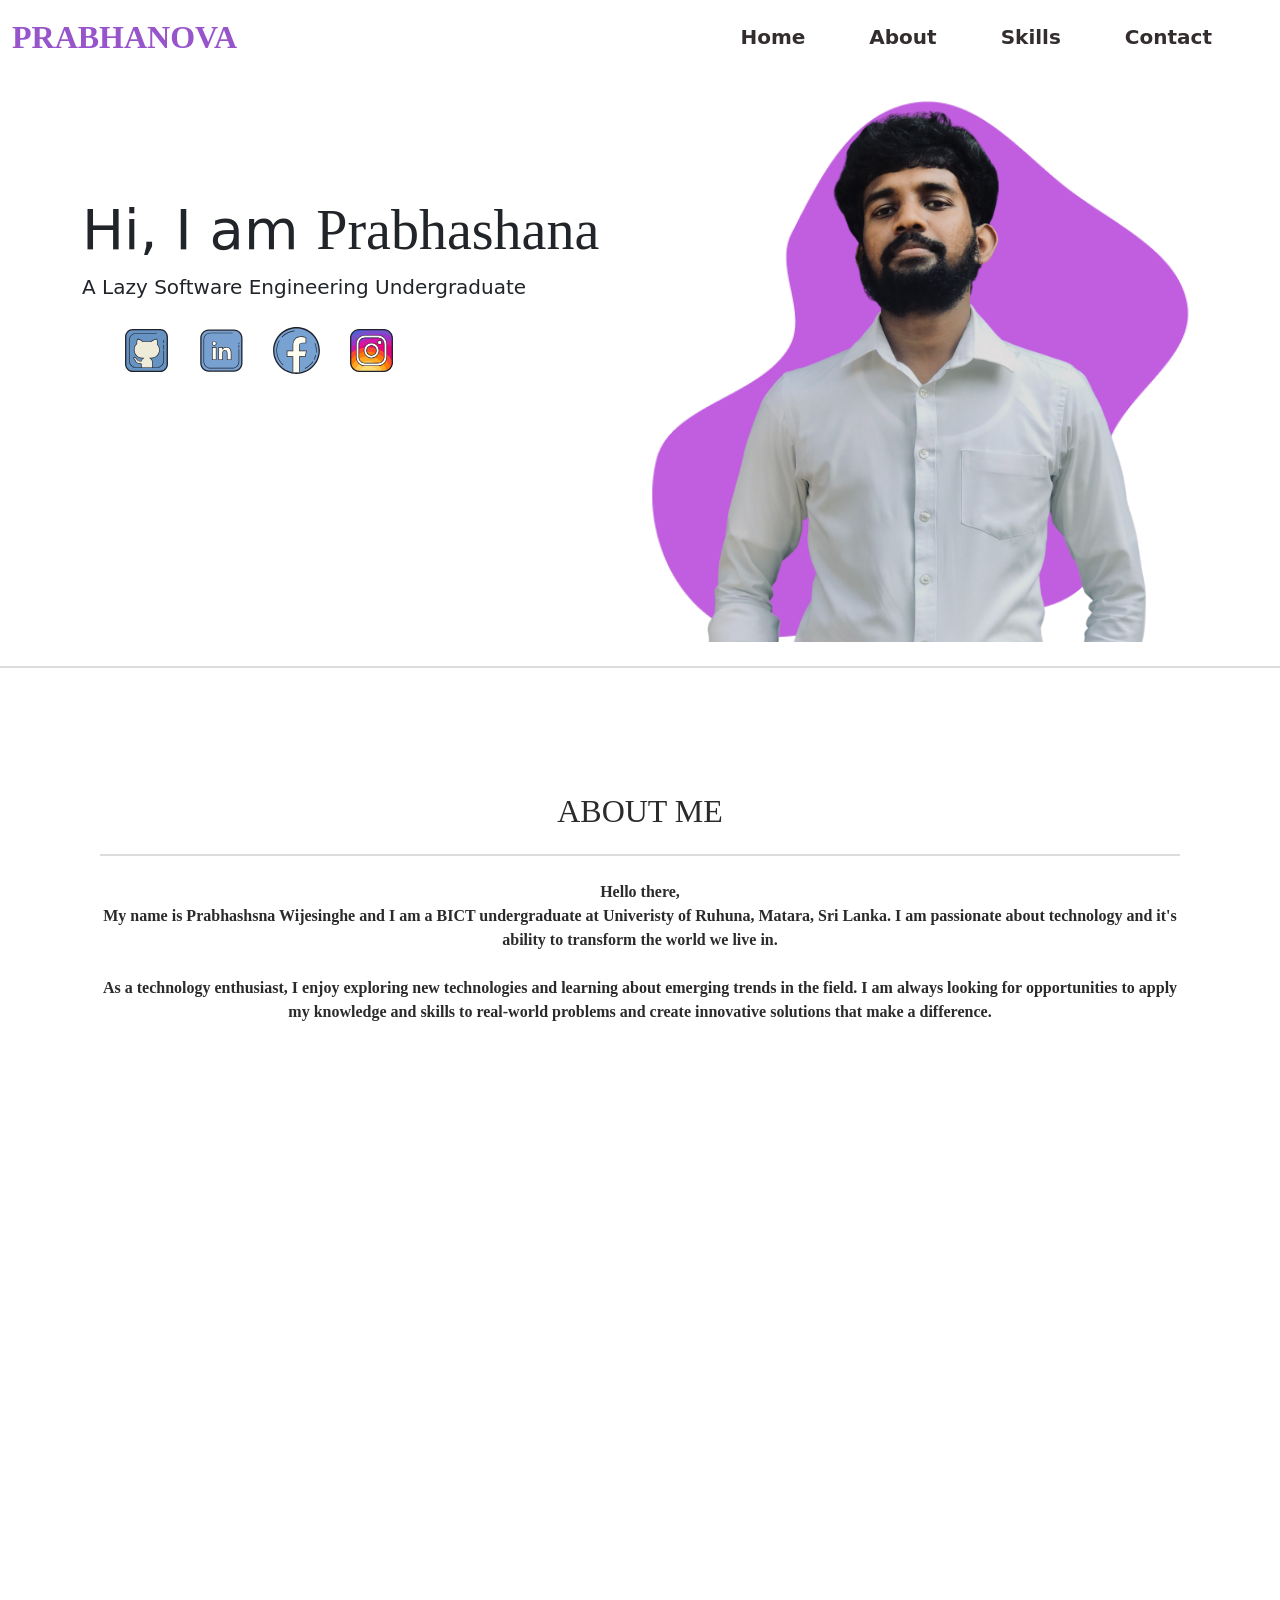
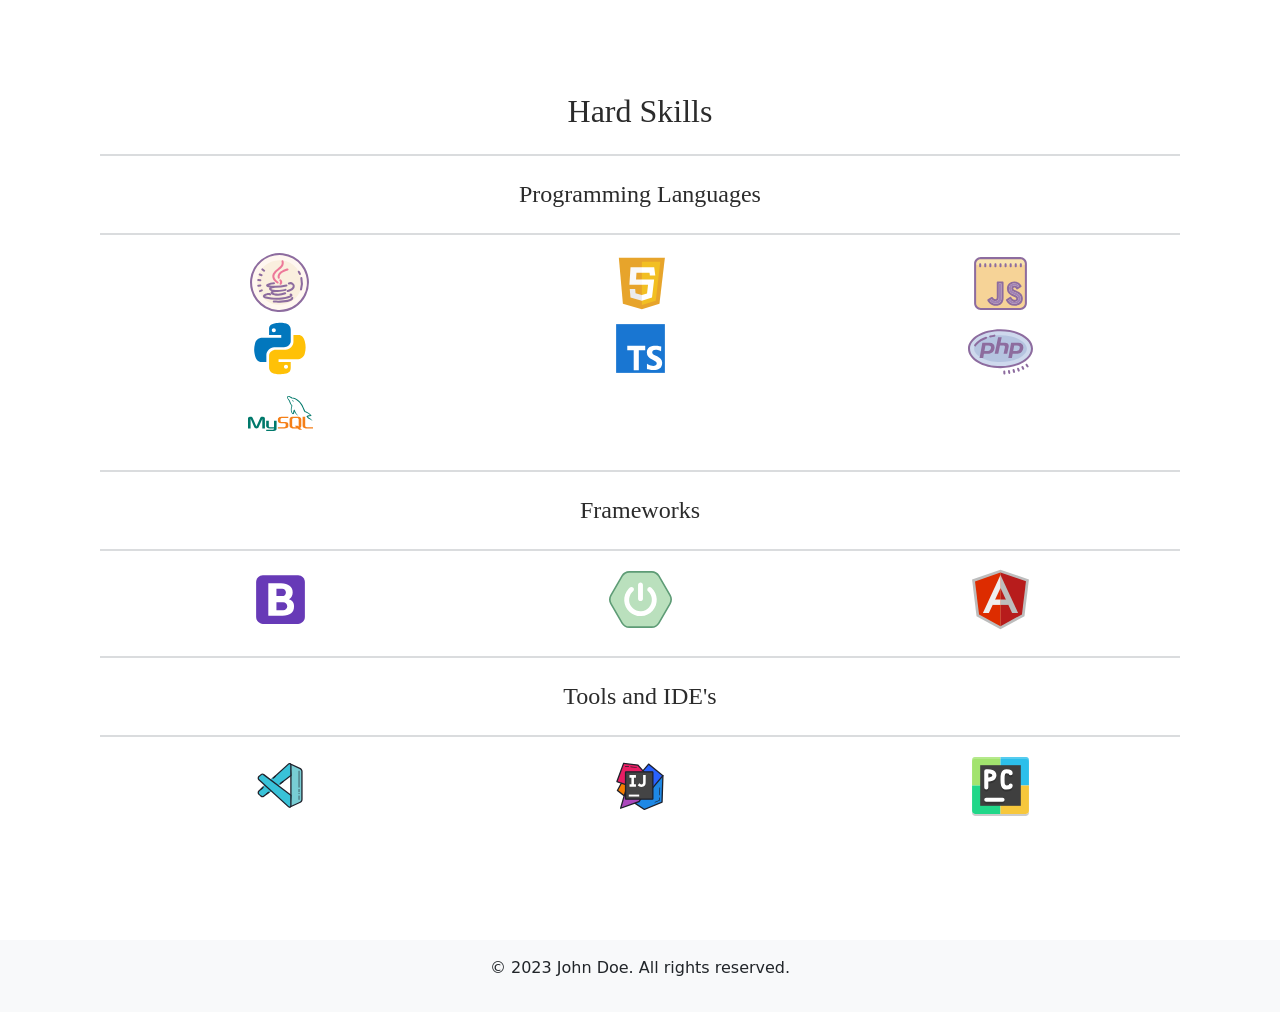
==== index.html @ 294956a4 "Update index.html" ====
<!DOCTYPE html>
<html lang="en">
<head>
  <meta charset="UTF-8">
  <meta name="viewport" content="width=device-width, initial-scale=1.0">
  <title>PRABHANOVA</title>
  <link rel="stylesheet" href="CSS/styles.css">
  <link rel="stylesheet" href="https://cdn.jsdelivr.net/npm/bootstrap@5.3.0-alpha1/dist/css/bootstrap.min.css">
</head>
<body>
    

    <!-- Navbar starts here -->
    <nav class="navbar navbar-expand-lg  bg-transparent fixed-top" id="navbar">
      <div class="container-fluid">
        <a class="navbar-brand " id="brand" href="#">PRABHANOVA</a>
        <button class="navbar-toggler" type="button" data-bs-toggle="collapse" data-bs-target="#navbarNav" aria-controls="navbarNav" aria-expanded="false" aria-label="Toggle navigation">
          <span class="navbar-toggler-icon"></span>
        </button>
        <div class="collapse navbar-collapse justify-content-end" id="navbarNav">
          <ul class="navbar-nav ms-auto" >
            <li class="nav-item me-5"><!-- Spacing between links -->
              <a class="nav-link"  href="#">Home</a>
            </li>
            <li class="nav-item me-5">
              <a class="nav-link"  href="#about">About</a>
            </li>
            <li class="nav-item me-5">
              <a class="nav-link"  href="#skills">Skills</a>
            </li>
            <li class="nav-item me-5">
              <a class="nav-link"  href="#">Contact</a>
            </li>
          </ul>
        </div>
      </div>
    </nav>
    <!-- Navbar Ends here -->


    <!-- The Landing Section Starts here -->
    <div class="container mt-5 pt-5">
      <div class="row ">
        <div class="col-md-6">
          <h1 class="display-4" style="margin-top: 100px;">Hi, I am <span>Prabhashana</span></h1>
          <p class="lead">A Lazy Software Engineering Undergraduate</p>

          <ul>
            <li><a href="https://github.com/Prabha-99" target="_blank"><img src="Resources/svg/github.svg" alt="Github"></a></li>
            <li><a href="https://www.linkedin.com/in/prabhashana-wijesinghe-75090219b/" target="_blank"><img src="Resources/svg/linkedin.svg" alt="LinkedIn"></a></li>
            <li><a href="https://www.facebook.com/prabhashana.prabhashana/" target="_blank"><img src="Resources/svg/facebook.svg" alt="facebook"></a></li>
            <li><a href="https://www.instagram.com/prabhashana_wijesinghe/" target="_blank"><img src="Resources/svg/instagram.svg" alt="Instagram"></a></li>
          </ul>
          
        </div>
        <div class="col-md-6">
          <div class="image-container">
              <img src="Resources/shape.png" class="img-fluid  mx-auto d-block hover-image-shape" alt="shape">
              <img src="Resources/bg removed me2.png" class="img-fluid  mx-auto d-block hover-image-person" alt="Profile Picture">
          </div> 
        </div>
      </div>
    </div>
    <hr class="border border-secondary my-4">
    <!-- Landing Section Ends here -->

    

    <!-- About sections goes here -->
    <div id="about" class="section">
      <h2>ABOUT ME</h2>
      <hr class="border border-secondary my-4 mx-auto d-block">
      <p>Hello there,<br>
        My name is Prabhashsna Wijesinghe and I am a BICT undergraduate at Univeristy of Ruhuna, Matara, Sri Lanka.
        I am passionate about technology and it's ability to transform the world we live in.<br><br>
        As a technology enthusiast, I enjoy exploring new technologies and learning about emerging trends in the field. 
        I am always looking for opportunities to apply my knowledge and skills to real-world problems and create innovative 
        solutions that make a difference. 
      </p>
    </div>
    <!-- About sections ends here -->
    
  
    <div id="skills" class="section">
        <h2>Hard Skills</h2>
        <hr class="border border-secondary my-4">

        <div class="container">
          <div class="row">
            <h4>Programming Languages</h4>
            <hr class="border border-secondary my-3">
            <div class="col-md-4 hover-skills">
              <a href="https://www.java.com/" target="_blank" class="d-flex align-items-center justify-content-center text-decoration-none fs-2 text-dark">
                <img src="Resources/svg/java.svg" alt="java" width="150" height="150">
              </a>
            </div>
            <div class="col-md-4 hover-skills">
              <a href="https://www.w3schools.com/html/" target="_blank" class="d-flex align-items-center justify-content-center text-decoration-none fs-2 text-dark">
                <img src="Resources/svg/html.svg" alt="html" width="150" height="150">
              </a>
            </div>
            <div class="col-md-4 hover-skills">
              <a href="https://www.javascript.com/" target="_blank" class="d-flex align-items-center justify-content-center text-decoration-none fs-2 text-dark">
                <img src="Resources/svg/js.svg" alt="javascript" width="150" height="150">
              </a>
            </div>
            <div class="col-md-4 hover-skills">
              <a href="https://www.python.org/" target="_blank" class="d-flex align-items-center justify-content-center text-decoration-none fs-2 text-dark">
                <img src="Resources/svg/python.svg" alt="python" width="150" height="150">
              </a>
            </div>
            <div class="col-md-4 hover-skills">
              <a href="https://www.typescriptlang.org/" target="_blank" class="d-flex align-items-center justify-content-center text-decoration-none fs-2 text-dark">
                <img src="Resources/svg/ts.svg" alt="typescript" width="150" height="150">
              </a>
            </div>
            <div class="col-md-4 hover-skills">
              <a href="https://www.php.net/" target="_blank" class="d-flex align-items-center justify-content-center text-decoration-none fs-2 text-dark">
                <img src="Resources/svg/php.svg" alt="php" width="150" height="150">
              </a>
            </div>
            <div class="col-md-4 hover-skills">
              <a href="https://www.mysql.com/" target="_blank" class="d-flex align-items-center justify-content-center text-decoration-none fs-2 text-dark">
                <img src="Resources/svg/mysql.svg" alt="mysql" width="150" height="150">
              </a>
            </div>
          </div>
        </div>

        <div class="container">
          <div class="row">
            <hr class="border border-secondary my-4">
            <h4>Frameworks</h4>
            <hr class="border border-secondary my-3">
            <div class="col-md-4 hover-skills">
              <a href="https://getbootstrap.com/" target="_blank" class="d-flex align-items-center justify-content-center text-decoration-none fs-2 text-dark">
                <img src="Resources/svg/bootstrap.svg" alt="Bootstrap" width="150" height="150">
              </a>
            </div>
            <div class="col-md-4 hover-skills">
              <a href="https://spring.io/" target="_blank" class="d-flex align-items-center justify-content-center text-decoration-none fs-2 text-dark">
                <img src="Resources/svg/springboot.svg" alt="springboot" width="150" height="150">
              </a>
            </div>
            <div class="col-md-4 hover-skills">
              <a href="https://angular.io/" target="_blank" class="d-flex align-items-center justify-content-center text-decoration-none fs-2 text-dark">
                <img src="Resources/svg/angularjs.svg" alt="angular" width="150" height="150">
              </a>
            </div>
          </div>
        </div>

        <div class="container">
          <div class="row">
            <hr class="border border-secondary my-4">
            <h4>Tools and IDE's</h4>
            <hr class="border border-secondary my-3">
            <div class="col-md-4 hover-skills">
              <a href="https://code.visualstudio.com/" target="_blank" class="d-flex align-items-center justify-content-center text-decoration-none fs-2 text-dark">
                <img src="Resources/svg/vscode.svg" alt="Bootstrap" width="150" height="150">
              </a>
            </div>
            <div class="col-md-4 hover-skills">
              <a href="https://www.jetbrains.com/idea/" target="_blank" class="d-flex align-items-center justify-content-center text-decoration-none fs-2 text-dark">
                <img src="Resources/svg/intellij.svg" alt="Bootstrap" width="150" height="150">
              </a>
            </div>
            <div class="col-md-4 hover-skills">
              <a href="https://www.jetbrains.com/pycharm/" target="_blank" class="d-flex align-items-center justify-content-center text-decoration-none fs-2 text-dark">
                <img src="Resources/svg/pycharm.svg" alt="Bootstrap" width="150" height="150">
              </a>
            </div>
          </div>
        </div>
    </div>

    

    <footer class="bg-light py-3 mt-5 footer" >
      <div class="container text-center">
        <p>&copy; 2023 John Doe. All rights reserved.</p>
      </div>
    </footer>
    
    <script src="https://cdn.jsdelivr.net/npm/bootstrap@5.3.0-alpha1/dist/js/bootstrap.bundle.min.js" integrity="sha384-w76AqPfDkMBDXo30jS1Sgez6pr3x5MlQ1ZAGC+nuZB+EYdgRZgiwxhTBTkF7CXvN" crossorigin="anonymous"></script>
    <script src="JS/scroll.js"></script>
  </body>
</html>
---- CSS/styles.css ----
@import url("https://cdn.jsdelivr.net/npm/bootstrap-icons@1.10.3/font/bootstrap-icons.css");

/* Social Link section starts here */
ul {
  list-style-type: none;
  margin: 0;
  padding: 0;
}

li {
  display: inline-block;
  margin-right: 5px;
  text-decoration: none !important;
}

a img {
  width: 65px;
  height: 65px;
}
/* Social Link section ends here */



/* Navbar section starts here */
.navbar-brand {
  font-size: 2rem !important;
  font-weight: bold;
  color: #9754CB !important;
  font-family: consolas;
}


.navbar-nav .nav-link {
  font-size: 20px;
  font-weight: bold;
  color: #332D2D;
}


.navbar-nav .nav-link:hover {
  color: 	#9754CB;
}
/* Navbar Section ends here */


/* Landing Section Starts here */
span{
  font-family:Open Sans ExtraBold ;
  font-weight: bolder;
}

.image-container {
  position: relative;
  width: 100%;
  height: 100%;
  padding-bottom: 100%;
}

.image-container img {
  position: absolute;
  top: 0;
  left: 0;
  width: 100%;
  height: 100%;
  object-fit: cover;
  
}

.hover-image-shape:hover{
  animation: bounce 0.5s ease-out;
}
.hover-image-person:hover{
  animation: bounce 0.5s ease-out;
}

@keyframes bounce {
  0%,
  100% {
    transform: translateY(0);
  }
  50% {
    transform: translateY(-10px);
  
  }

}

/* Landing Section Ends here */

.section {
  position: relative;
  height: 900px;
  padding: 100px;
  font-family: consolas;
  font-weight: bold;
  text-align: center;
  color: #2b2b2b;
  background-color: #ffffff;
}


/* Other Contents Starts here */

@keyframes pulse {
  0% {
    transform: scale(1);
  }
  75% {
    transform: scale(1.2);
  }
  100% {
    transform: scale(1);
  }
}

.hover-effect:hover {
  animation: pulse 0.5s ease-out;
}
.hover-skills:hover {
  animation: bounce 0.5s ease-out;
}
.hover-image:hover {
  animation: bounce 0.5s ease-out;
}


@keyframes bounce {
  0%,
  100% {
    transform: translateY(0);
  }
  50% {
    transform: translateY(-10px);
  
  }

}
/* Other Contents Ends here */
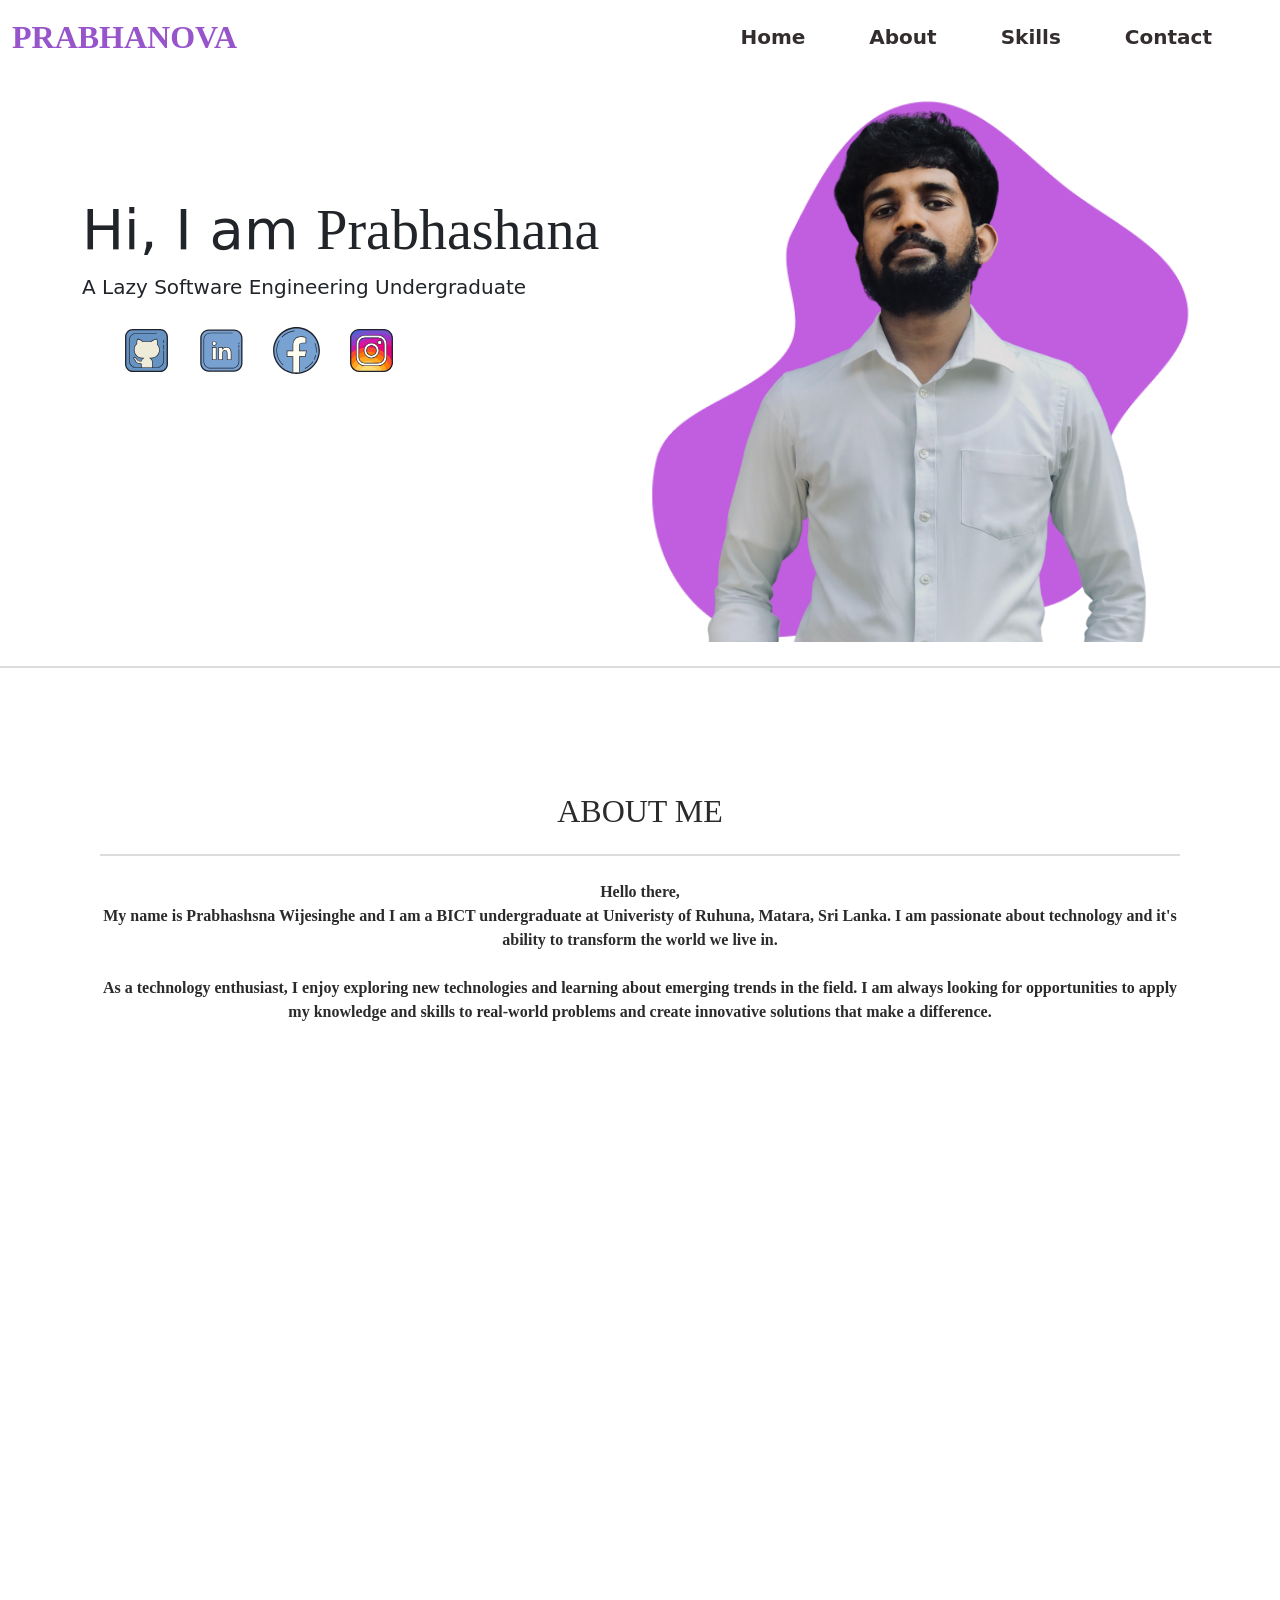
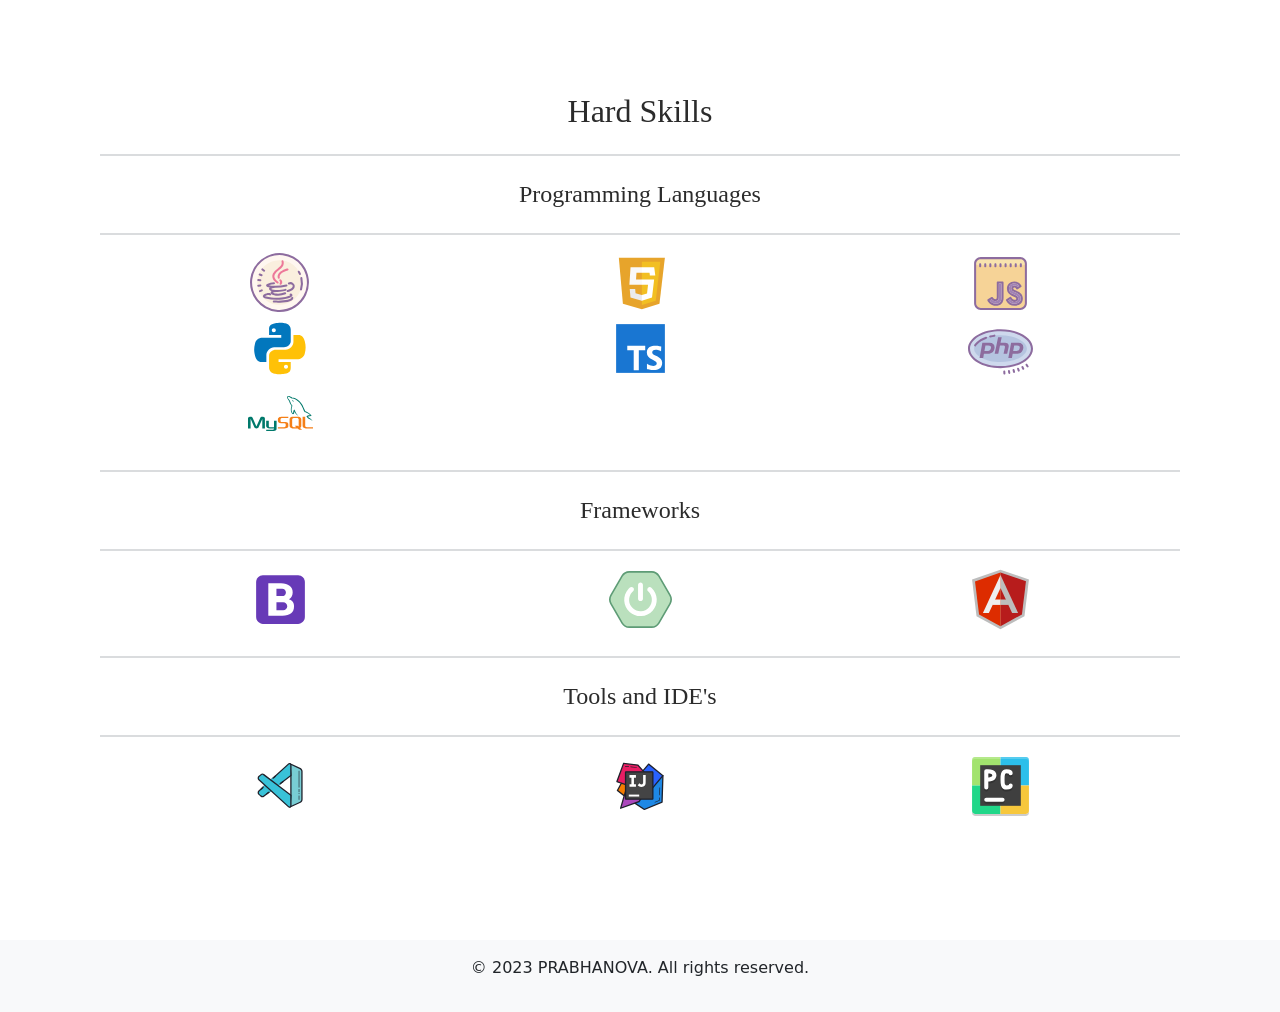
==== commit 9e18928f: "Update index.html" ====
--- a/index.html
+++ b/index.html
@@ -178,7 +178,7 @@
 
     <footer class="bg-light py-3 mt-5 footer" >
       <div class="container text-center">
-        <p>&copy; 2023 John Doe. All rights reserved.</p>
+        <p>&copy; 2023 PRABHANOVA. All rights reserved.</p>
       </div>
     </footer>
     
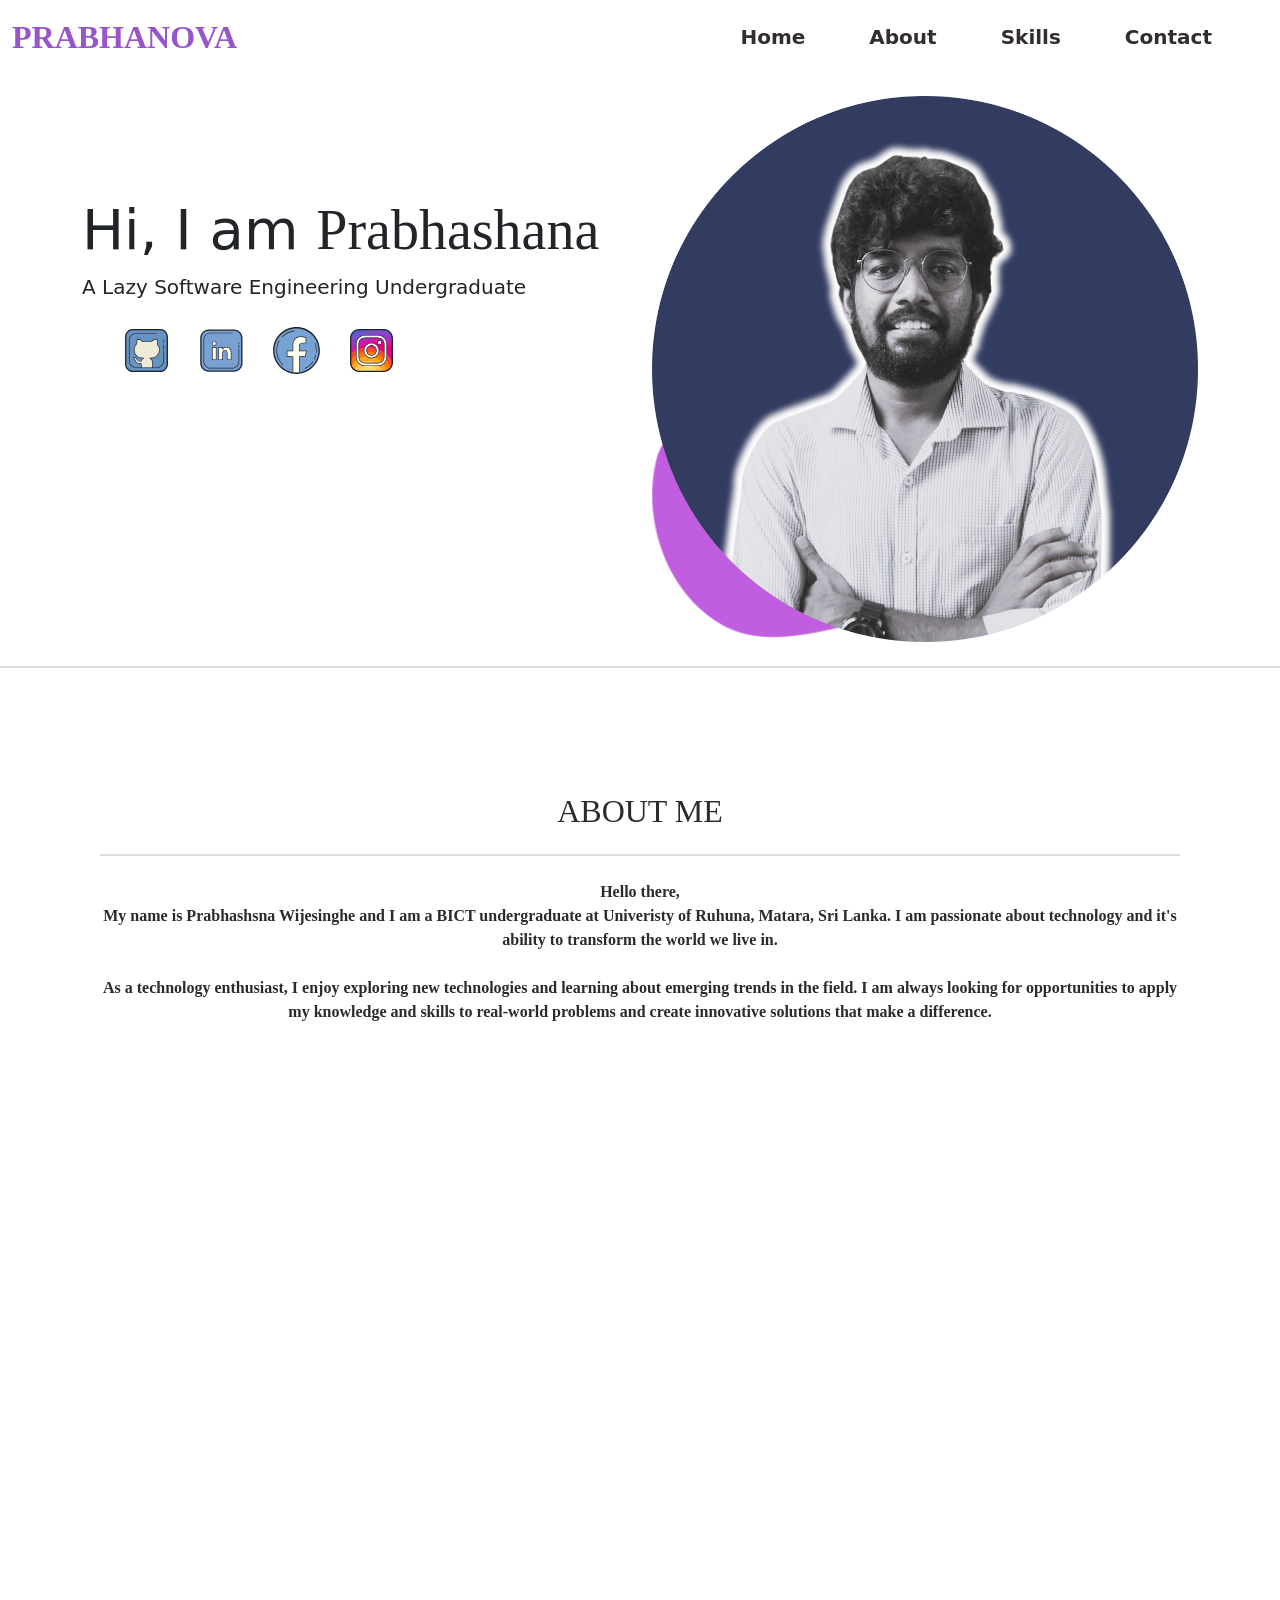
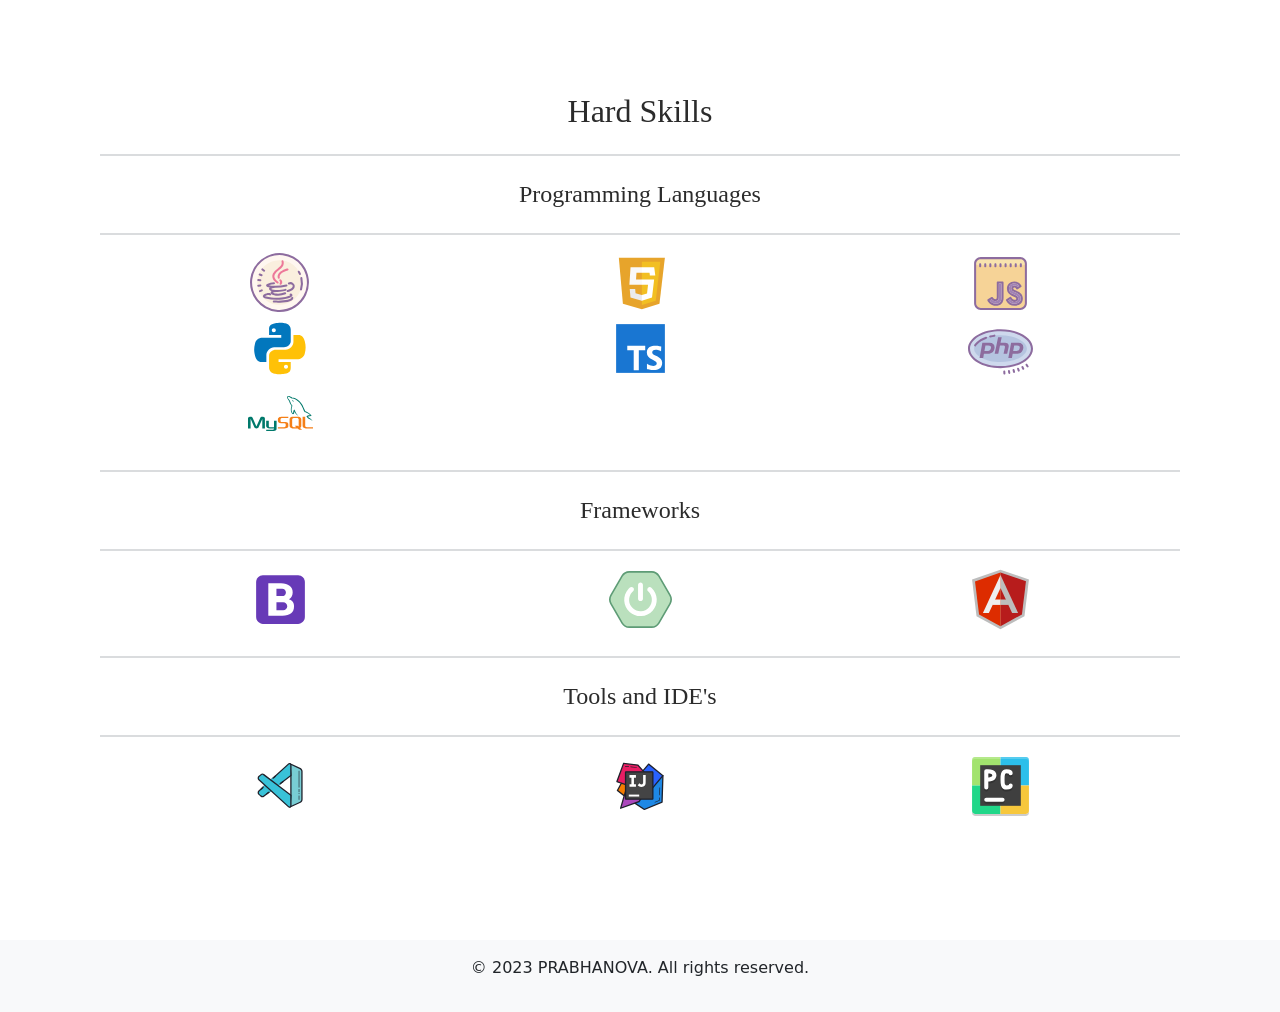
==== commit 604426a0: "Update index.html" ====
--- a/index.html
+++ b/index.html
@@ -56,7 +56,7 @@
         <div class="col-md-6">
           <div class="image-container">
               <img src="Resources/shape.png" class="img-fluid  mx-auto d-block hover-image-shape" alt="shape">
-              <img src="Resources/bg removed me2.png" class="img-fluid  mx-auto d-block hover-image-person" alt="Profile Picture">
+              <img src="Resources/rounded profile.png" class="img-fluid  mx-auto d-block hover-image-person" alt="Profile Picture">
           </div> 
         </div>
       </div>
--- a/CSS/styles.css
+++ b/CSS/styles.css
@@ -99,7 +99,7 @@
 }
 
 
-/* Other Contents Starts here */
+/* Other Content Starts here */
 
 @keyframes pulse {
   0% {
@@ -135,7 +135,7 @@
   }
 
 }
-/* Other Contents Ends here */
+/* Other Content Ends here */
 
 
 
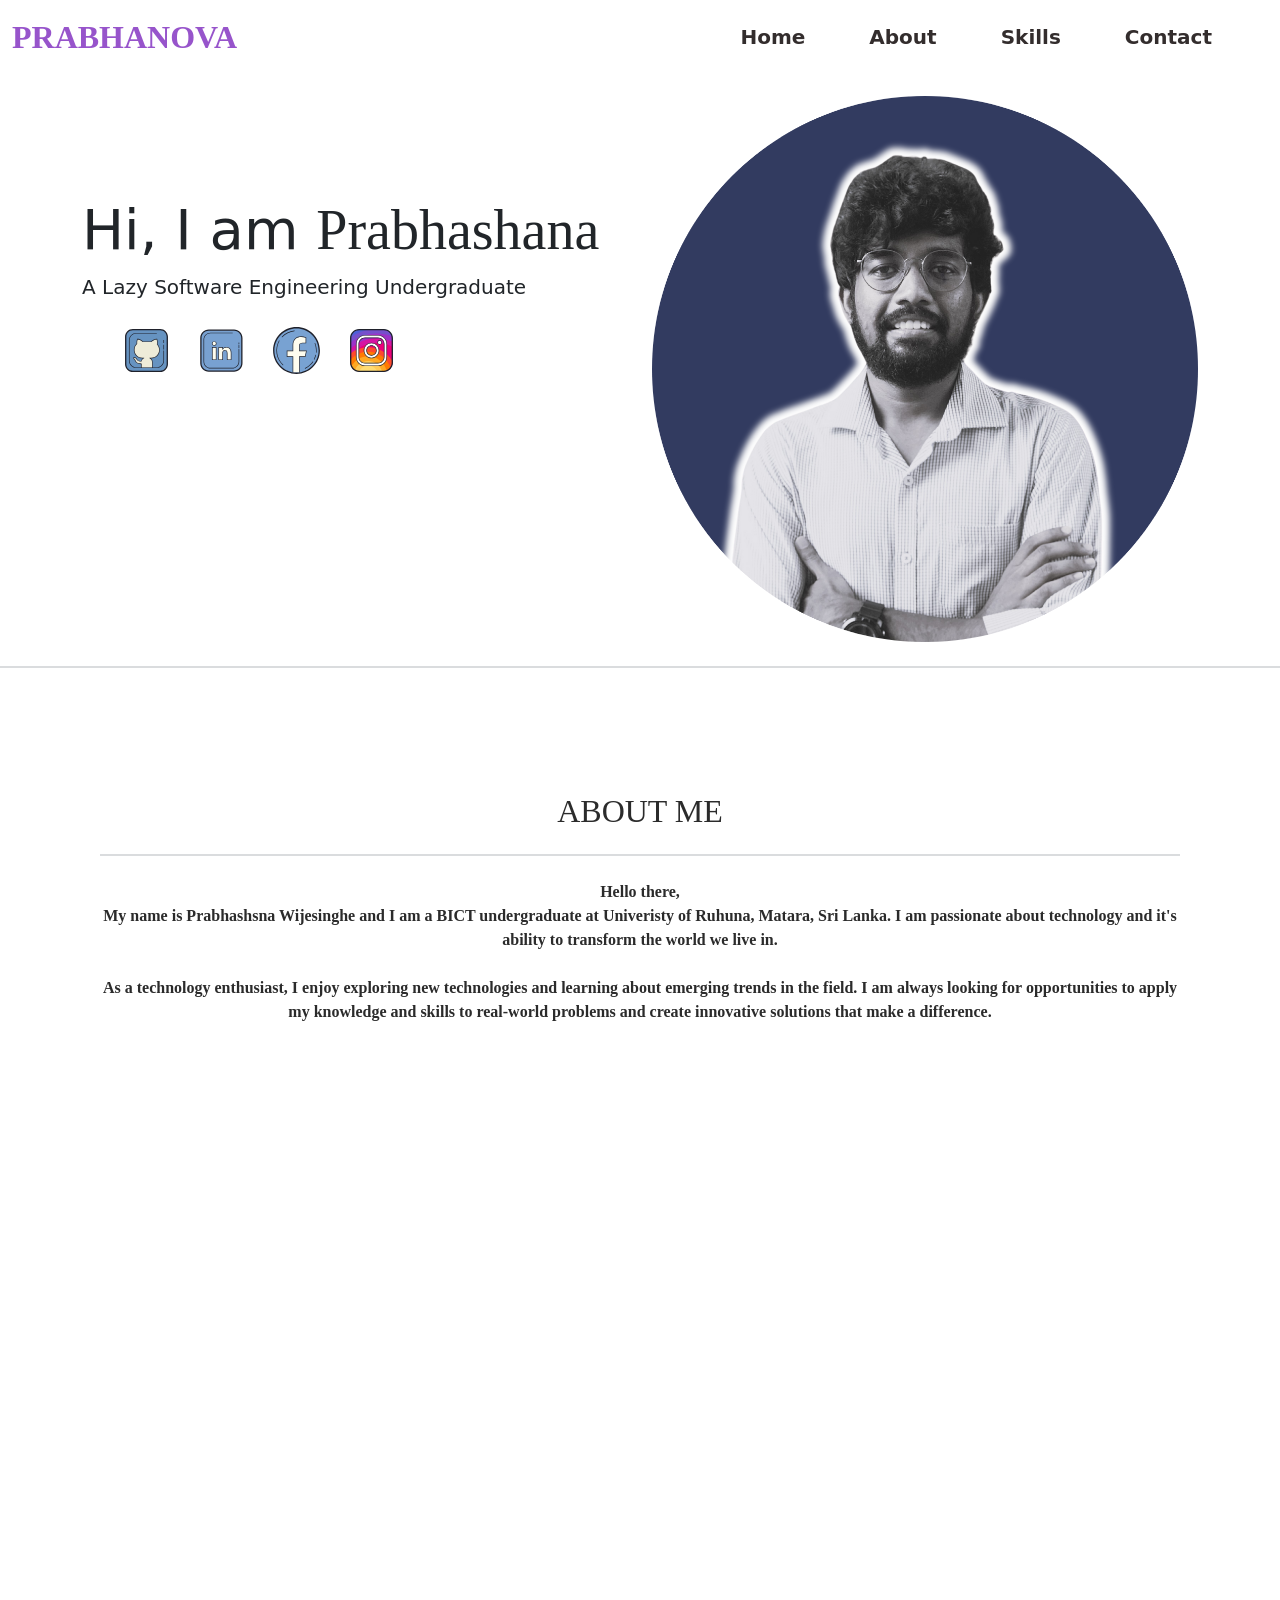
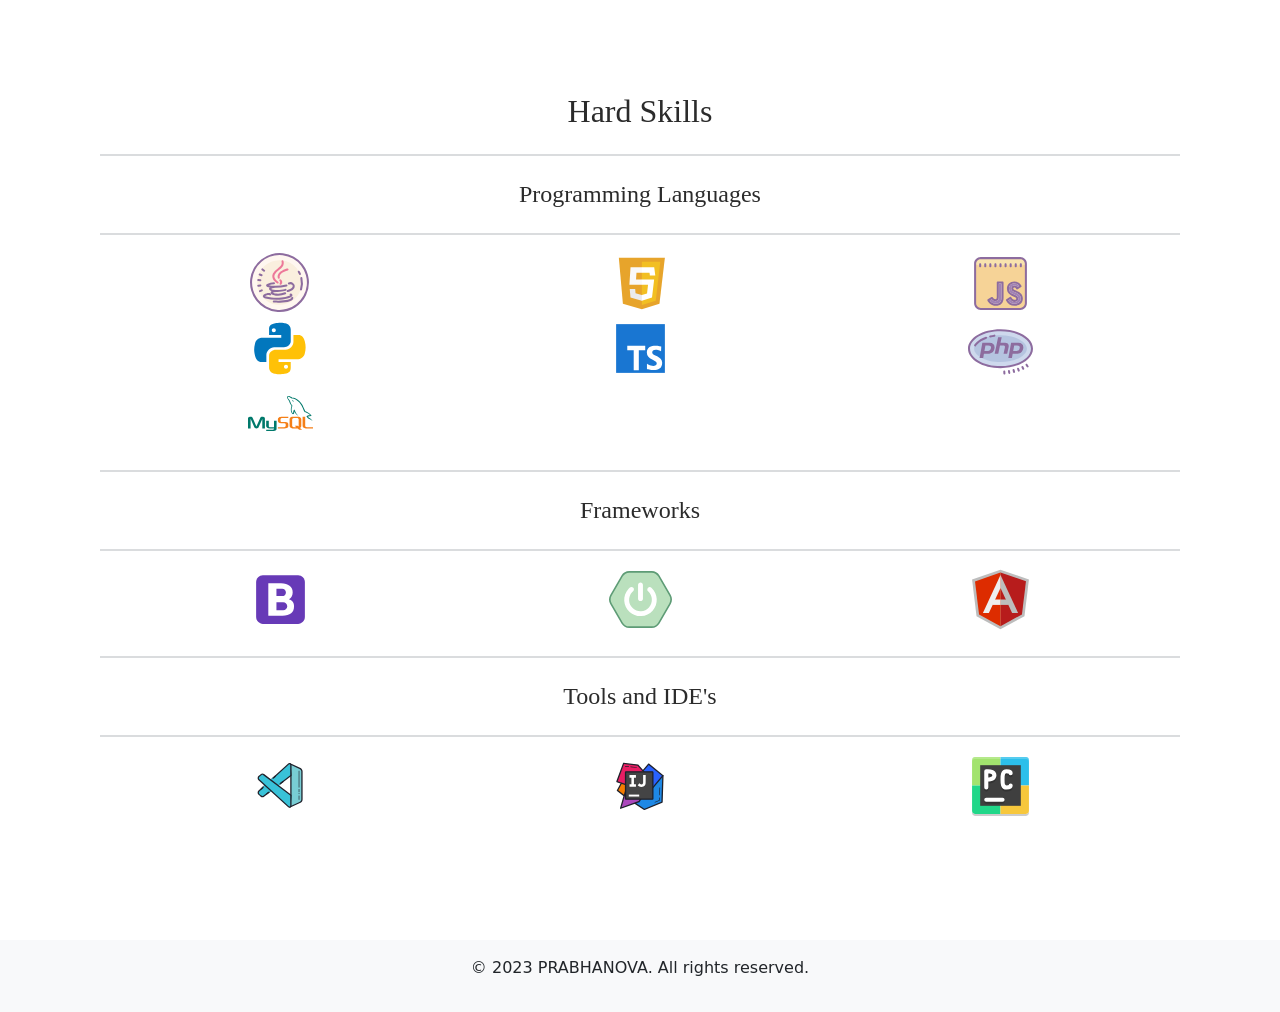
==== commit 765a6020: "Removed the purple shape png" ====
--- a/index.html
+++ b/index.html
@@ -55,7 +55,7 @@
         </div>
         <div class="col-md-6">
           <div class="image-container">
-              <img src="Resources/shape.png" class="img-fluid  mx-auto d-block hover-image-shape" alt="shape">
+              <!-- <img src="Resources/shape.png" class="img-fluid  mx-auto d-block hover-image-shape" alt="shape"> -->
               <img src="Resources/rounded profile.png" class="img-fluid  mx-auto d-block hover-image-person" alt="Profile Picture">
           </div> 
         </div>
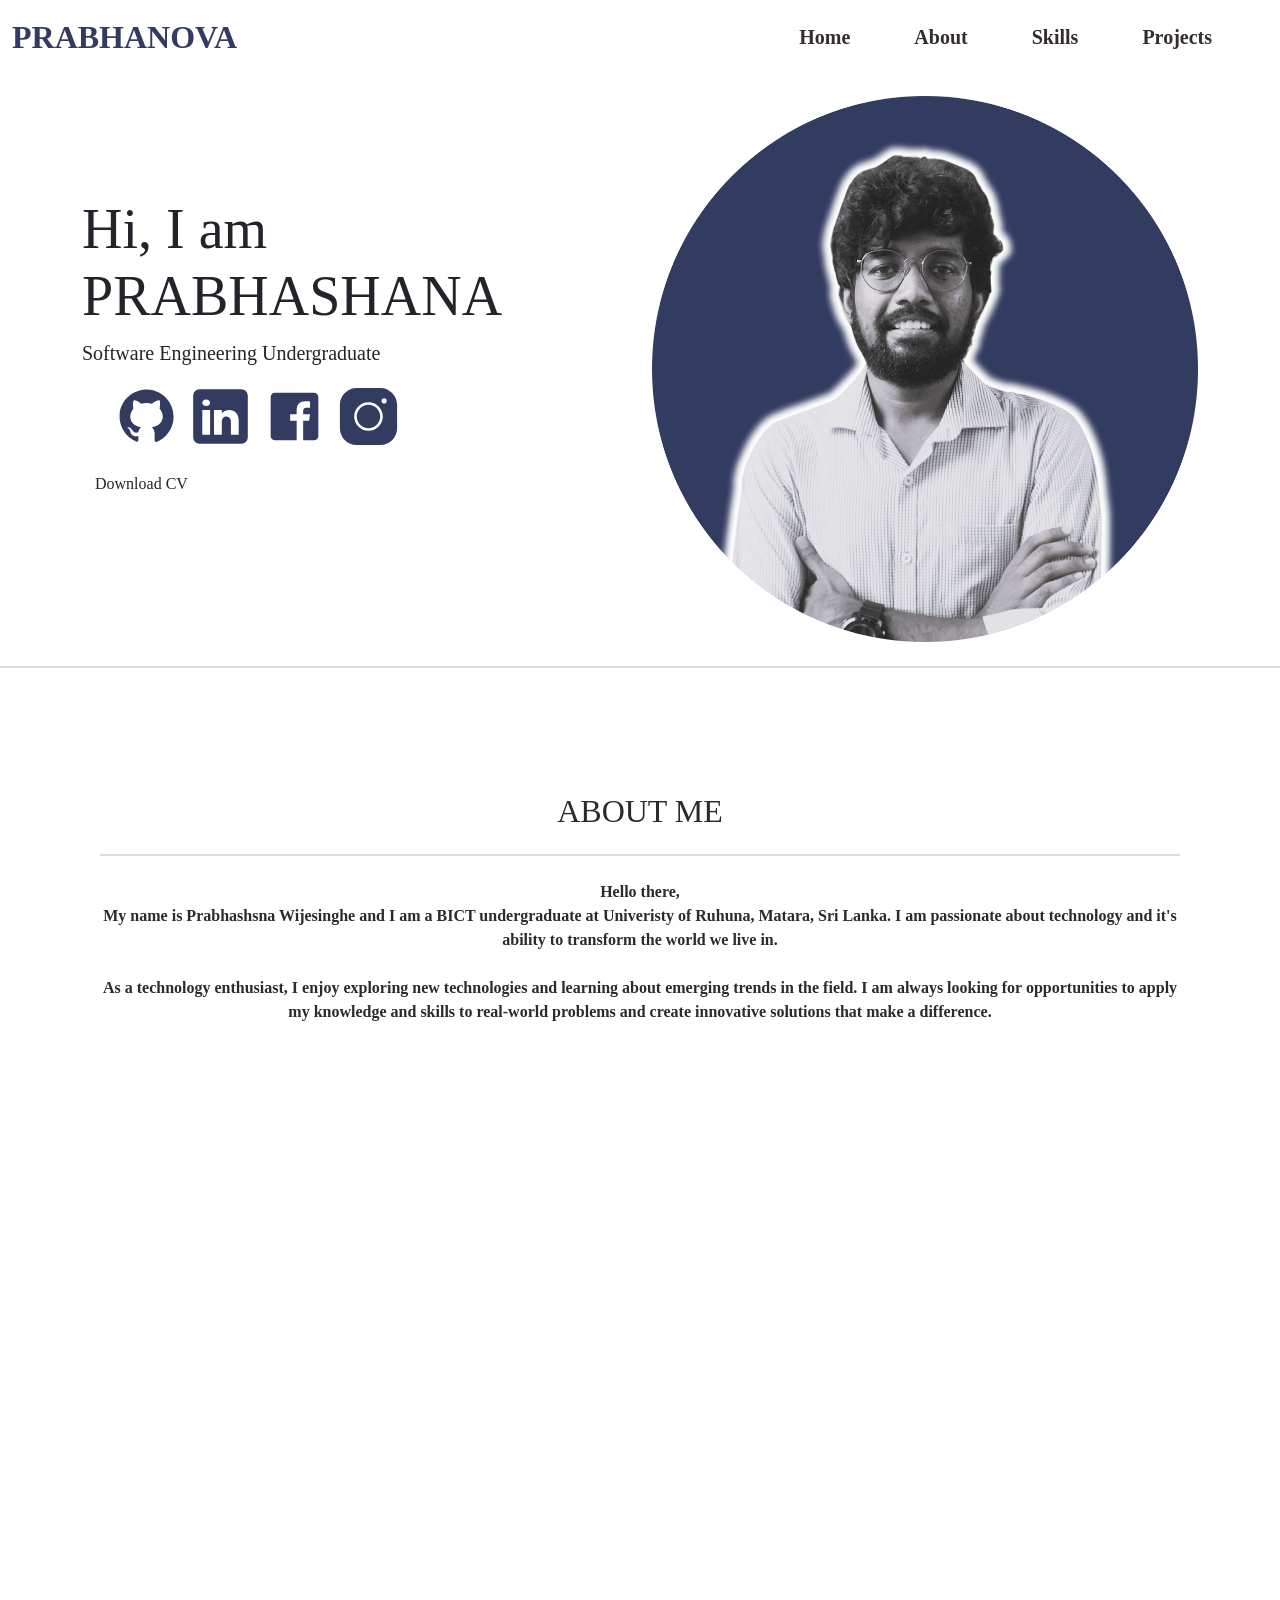
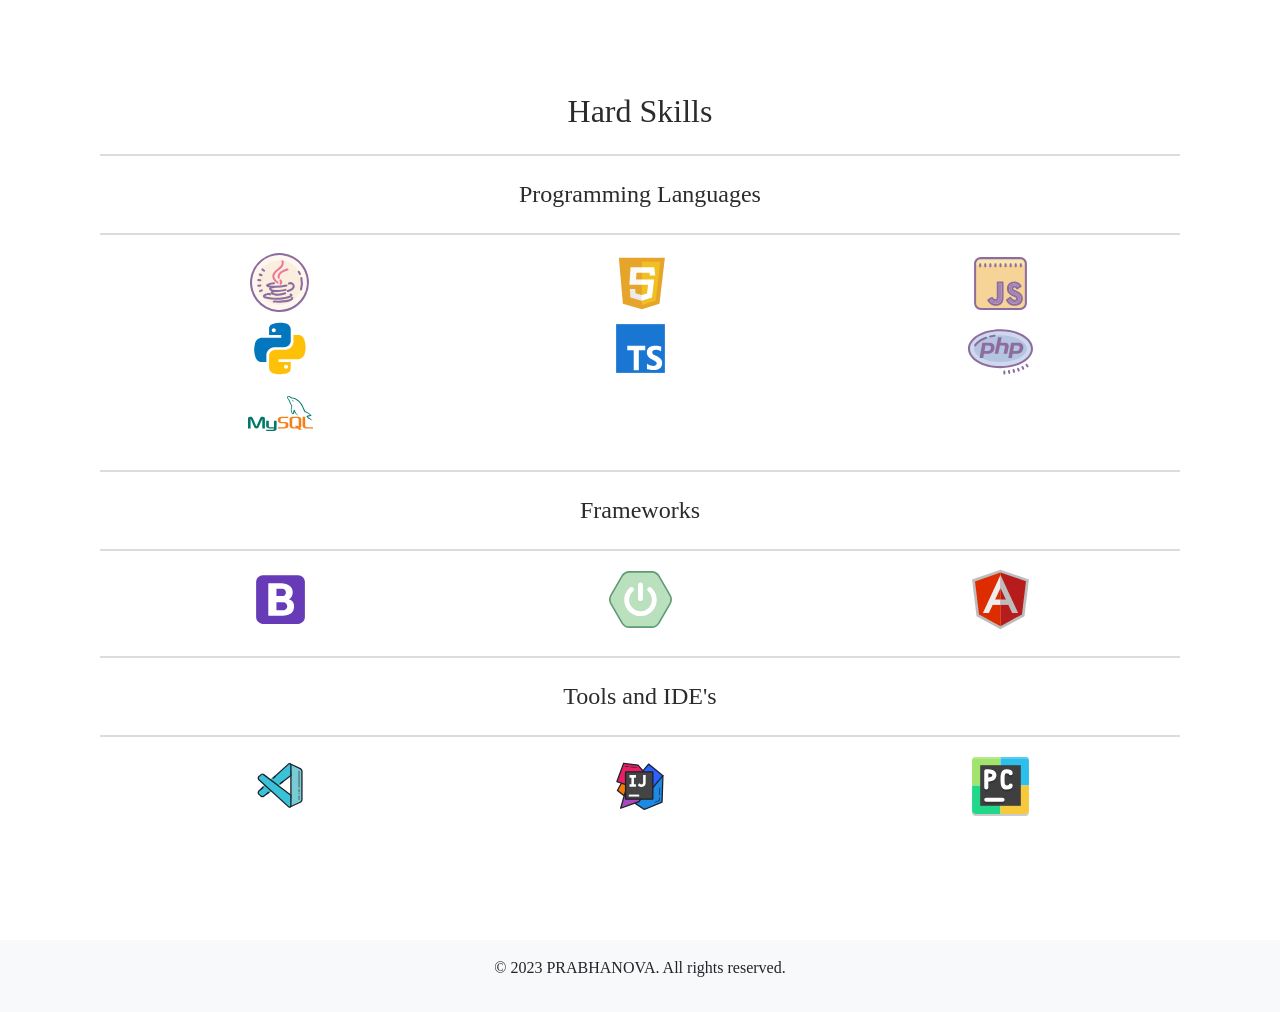
==== commit 86dad1f6: "Some landing changes" ====
--- a/index.html
+++ b/index.html
@@ -29,7 +29,7 @@
               <a class="nav-link"  href="#skills">Skills</a>
             </li>
             <li class="nav-item me-5">
-              <a class="nav-link"  href="#">Contact</a>
+              <a class="nav-link"  href="#">Projects</a>
             </li>
           </ul>
         </div>
@@ -42,16 +42,16 @@
     <div class="container mt-5 pt-5">
       <div class="row ">
         <div class="col-md-6">
-          <h1 class="display-4" style="margin-top: 100px;">Hi, I am <span>Prabhashana</span></h1>
-          <p class="lead">A Lazy Software Engineering Undergraduate</p>
+          <h1 class="display-4" style="margin-top: 100px;">Hi, I am <span>PRABHASHANA</span></h1>
+          <p class="lead">Software Engineering Undergraduate</p>
 
           <ul>
-            <li><a href="https://github.com/Prabha-99" target="_blank"><img src="Resources/svg/github.svg" alt="Github"></a></li>
-            <li><a href="https://www.linkedin.com/in/prabhashana-wijesinghe-75090219b/" target="_blank"><img src="Resources/svg/linkedin.svg" alt="LinkedIn"></a></li>
-            <li><a href="https://www.facebook.com/prabhashana.prabhashana/" target="_blank"><img src="Resources/svg/facebook.svg" alt="facebook"></a></li>
-            <li><a href="https://www.instagram.com/prabhashana_wijesinghe/" target="_blank"><img src="Resources/svg/instagram.svg" alt="Instagram"></a></li>
+            <li><a href="https://github.com/Prabha-99" target="_blank"><img src="Resources/svg/icons8-github.svg" alt="Github"></a></li>
+            <li><a href="https://www.linkedin.com/in/prabhashana-wijesinghe-75090219b/" target="_blank"><img src="Resources/svg/icons8-linkedin.svg" alt="LinkedIn"></a></li>
+            <li><a href="https://www.facebook.com/prabhashana.prabhashana/" target="_blank"><img src="Resources/svg/icons8-facebook.svg" alt="facebook"></a></li>
+            <li><a href="https://www.instagram.com/prabhashana_wijesinghe/" target="_blank"><img src="Resources/svg/icons8-instagram.svg" alt="Instagram"></a></li>
           </ul>
-          
+          <a href="Resources/O.R.D.P Wijesinghe.pdf" download ><button type="button" class="btn btn-outlin">Download CV</button></a>
         </div>
         <div class="col-md-6">
           <div class="image-container">
--- a/CSS/styles.css
+++ b/CSS/styles.css
@@ -1,5 +1,10 @@
 @import url("https://cdn.jsdelivr.net/npm/bootstrap-icons@1.10.3/font/bootstrap-icons.css");
 
+
+
+*{
+  font-family:Cambria, Cochin, Georgia, Times, 'Times New Roman', serif;
+}
 /* Social Link section starts here */
 ul {
   list-style-type: none;
@@ -25,8 +30,8 @@
 .navbar-brand {
   font-size: 2rem !important;
   font-weight: bold;
-  color: #9754CB !important;
-  font-family: consolas;
+  color: #333B60 !important;
+  font-family:Cambria, Cochin, Georgia, Times, 'Times New Roman', serif;
 }
 
 
@@ -38,14 +43,14 @@
 
 
 .navbar-nav .nav-link:hover {
-  color: 	#9754CB;
+  color: 	#333B60;
 }
 /* Navbar Section ends here */
 
 
 /* Landing Section Starts here */
 span{
-  font-family:Open Sans ExtraBold ;
+  font-family:Cambria, Cochin, Georgia, Times, 'Times New Roman', serif;
   font-weight: bolder;
 }
 
@@ -138,7 +143,17 @@
 /* Other Content Ends here */
 
 
+.btn-custom {
+  background-color: #333B60;
+  color: #fff; /* text color */
+  border-color: #333B60; /* border color */
+}
 
+.btn-custom:hover {
+  background-color: #333B60;
+  border-color: #333B60; /* border color on hover */
+  color: #fff; /* text color on hover */
+}
 
 
 
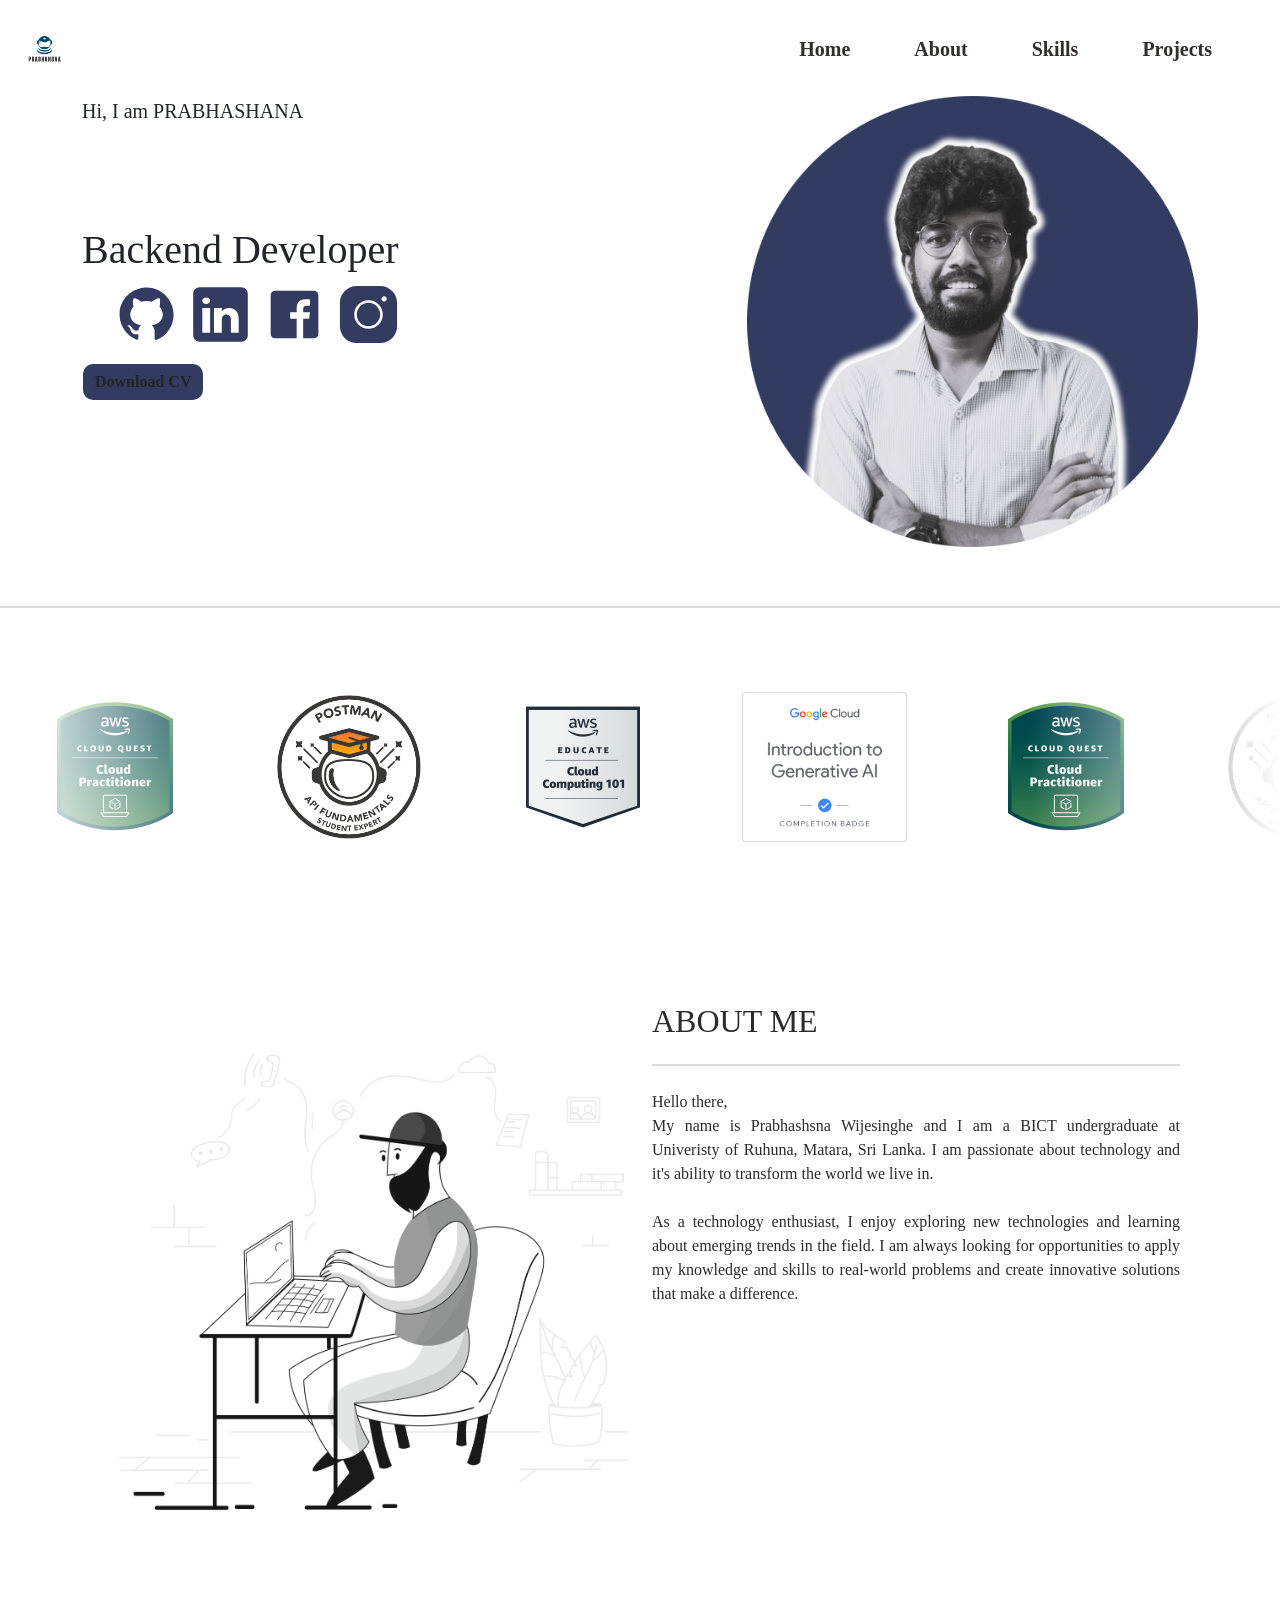
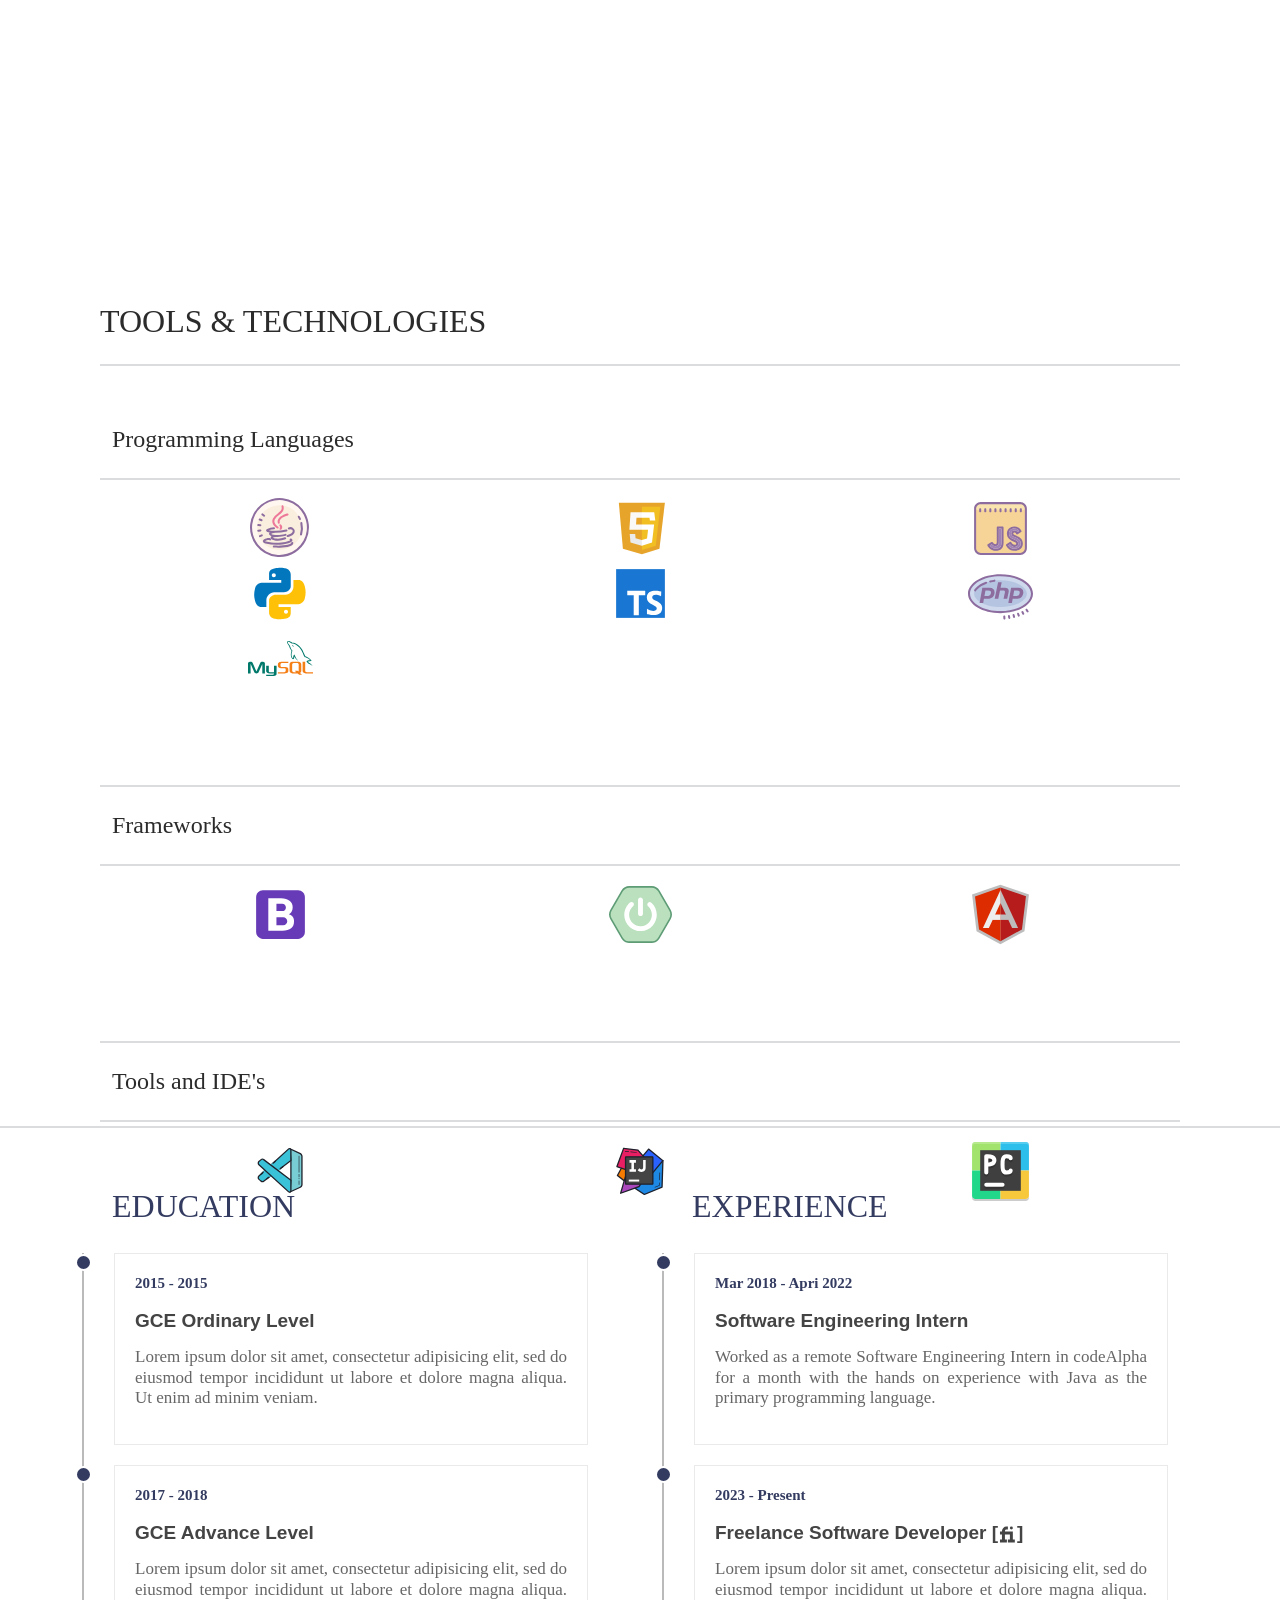
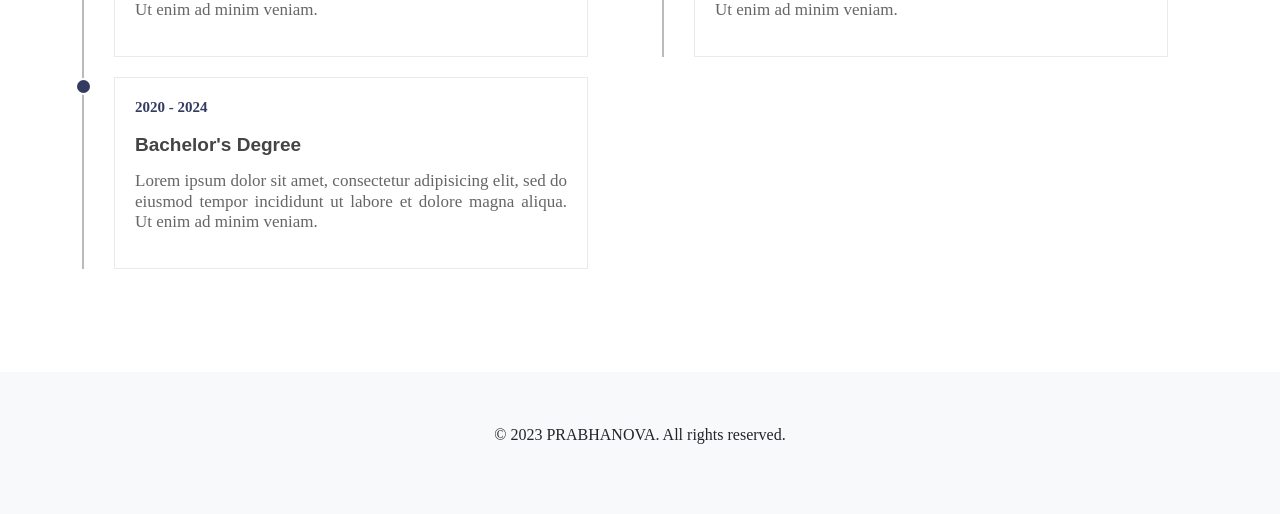
==== commit a30a37de: "Added some customizations" ====
--- a/index.html
+++ b/index.html
@@ -10,10 +10,13 @@
 <body>
     
 
-    <!-- Navbar starts here -->
+  <section class="navbar-section"> <!-- Navbar starts here -->
     <nav class="navbar navbar-expand-lg  bg-transparent fixed-top" id="navbar">
       <div class="container-fluid">
-        <a class="navbar-brand " id="brand" href="#">PRABHANOVA</a>
+        <a class="navbar-brand" href="#">
+          <img src="Resources/Prabhanova.png" alt="" width="60" height="24" class="d-inline-block align-text-top">
+          
+        </a>
         <button class="navbar-toggler" type="button" data-bs-toggle="collapse" data-bs-target="#navbarNav" aria-controls="navbarNav" aria-expanded="false" aria-label="Toggle navigation">
           <span class="navbar-toggler-icon"></span>
         </button>
@@ -35,54 +38,74 @@
         </div>
       </div>
     </nav>
-    <!-- Navbar Ends here -->
-
-
-    <!-- The Landing Section Starts here -->
+  </section> <!-- Navbar Ends here -->
+
+  <section class="landing-section"> <!-- The Landing Section Starts here -->
     <div class="container mt-5 pt-5">
       <div class="row ">
-        <div class="col-md-6">
-          <h1 class="display-4" style="margin-top: 100px;">Hi, I am <span>PRABHASHANA</span></h1>
-          <p class="lead">Software Engineering Undergraduate</p>
-
+        <div class="col-md-7">
+          <p class="lead">Hi, I am PRABHASHANA</p>
+          <h1 class="position" style="margin-top: 100px;">Backend Developer</h1>
           <ul>
             <li><a href="https://github.com/Prabha-99" target="_blank"><img src="Resources/svg/icons8-github.svg" alt="Github"></a></li>
             <li><a href="https://www.linkedin.com/in/prabhashana-wijesinghe-75090219b/" target="_blank"><img src="Resources/svg/icons8-linkedin.svg" alt="LinkedIn"></a></li>
             <li><a href="https://www.facebook.com/prabhashana.prabhashana/" target="_blank"><img src="Resources/svg/icons8-facebook.svg" alt="facebook"></a></li>
             <li><a href="https://www.instagram.com/prabhashana_wijesinghe/" target="_blank"><img src="Resources/svg/icons8-instagram.svg" alt="Instagram"></a></li>
           </ul>
-          <a href="Resources/O.R.D.P Wijesinghe.pdf" download ><button type="button" class="btn btn-outlin">Download CV</button></a>
-        </div>
-        <div class="col-md-6">
+          <a href="Resources/O.R.D.P Wijesinghe.pdf" download ><button type="button" class="btn"><b>Download CV</b></button></a>
+        </div>
+        <div class="col-md-5">
           <div class="image-container">
-              <!-- <img src="Resources/shape.png" class="img-fluid  mx-auto d-block hover-image-shape" alt="shape"> -->
               <img src="Resources/rounded profile.png" class="img-fluid  mx-auto d-block hover-image-person" alt="Profile Picture">
           </div> 
         </div>
       </div>
     </div>
+  </section> <!-- Landing Section Ends here -->
+    
     <hr class="border border-secondary my-4">
-    <!-- Landing Section Ends here -->
-
-    
-
-    <!-- About sections goes here -->
-    <div id="about" class="section">
-      <h2>ABOUT ME</h2>
-      <hr class="border border-secondary my-4 mx-auto d-block">
-      <p>Hello there,<br>
-        My name is Prabhashsna Wijesinghe and I am a BICT undergraduate at Univeristy of Ruhuna, Matara, Sri Lanka.
-        I am passionate about technology and it's ability to transform the world we live in.<br><br>
-        As a technology enthusiast, I enjoy exploring new technologies and learning about emerging trends in the field. 
-        I am always looking for opportunities to apply my knowledge and skills to real-world problems and create innovative 
-        solutions that make a difference. 
-      </p>
-    </div>
+    
+    
+      <div class="logos">
+        <div class="logos-slide">
+          <img src="Resources/aws-cloud-quest-cloud-practitioner.png" />
+          <img src="Resources/Postman - Postman API Fundamentals Student Expert - 2023-04-30.png" />
+          <img src="Resources/AWS cloud 101.png" />
+          <img src="Resources/Generative AI Badge.png" />
+        </div>
+      </div>
+  
+
+      
+    
+
+    <section class="about-section"> <!-- About sections goes here -->
+      <div class="row">
+        <div class="col-6">
+          <div class="image-container">
+            <img src="Resources/pixeltrue-support.png" class="img-fluid mx-auto d-block hover-image-person" alt="Profile Picture" width="200" height="150">
+          </div>
+        </div>
+        <div class="col-6">
+          <h2>ABOUT ME</h2>
+          <hr class="border border-secondary my-4 mx-auto d-block">
+          <p>Hello there,<br>
+            My name is Prabhashsna Wijesinghe and I am a BICT undergraduate at Univeristy of Ruhuna, Matara, Sri Lanka.
+            I am passionate about technology and it's ability to transform the world we live in.<br><br>
+            As a technology enthusiast, I enjoy exploring new technologies and learning about emerging trends in the field. 
+            I am always looking for opportunities to apply my knowledge and skills to real-world problems and create innovative 
+            solutions that make a difference. 
+          </p>
+        </div>
+      </div>
+    </section>
+      
+    
     <!-- About sections ends here -->
     
   
-    <div id="skills" class="section">
-        <h2>Hard Skills</h2>
+    <section class="tools-section">
+      <h2>TOOLS & TECHNOLOGIES</h2>
         <hr class="border border-secondary my-4">
 
         <div class="container">
@@ -172,7 +195,83 @@
             </div>
           </div>
         </div>
-    </div>
+    </section>
+        
+    
+
+
+    <section class="education-section">
+
+        <hr class="border border-secondary my-4">
+
+        <div class="container">
+	
+          <main class="row">
+            
+            <!--   *******  Education Section Starts  *******   -->
+        
+            <section class="col">
+              
+              <header class="title">
+                <h2>EDUCATION</h2>
+              </header>
+        
+              <div class="contents">
+                
+                <div class="box">
+                  <h4>2015 - 2015</h4>
+                  <h3>GCE Ordinary Level</h3>
+                  <p>Lorem ipsum dolor sit amet, consectetur adipisicing elit, sed do eiusmod tempor incididunt ut labore et dolore magna aliqua. Ut enim ad minim veniam.</p>
+                </div>
+        
+                <div class="box">
+                  <h4>2017 - 2018</h4>
+                  <h3>GCE Advance Level</h3>
+                  <p>Lorem ipsum dolor sit amet, consectetur adipisicing elit, sed do eiusmod tempor incididunt ut labore et dolore magna aliqua. Ut enim ad minim veniam.</p>
+                </div>
+        
+                <div class="box">
+                  <h4>2020 - 2024</h4>
+                  <h3>Bachelor's Degree</h3>
+                  <p>Lorem ipsum dolor sit amet, consectetur adipisicing elit, sed do eiusmod tempor incididunt ut labore et dolore magna aliqua. Ut enim ad minim veniam.</p>
+                </div>
+        
+              </div>
+            </section>
+        
+            <!--   *******  Education Section Ends  *******   -->
+        
+            <!--   *******  Experience Section Starts  *******  -->
+        
+            <section class="col">
+              
+              <header class="title">
+                <h2>EXPERIENCE</h2>
+              </header>
+        
+              <div class="contents">
+                
+                <div class="box">
+                  <h4>Mar 2018 - Apri 2022</h4>
+                  <h3>Software Engineering Intern</h3>
+                  <p>Worked as a remote Software Engineering Intern in codeAlpha for a month with the hands on experience with Java as the primary programming language.</p>
+                </div>
+        
+                <div class="box">
+                  <h4>2023 - Present</h4>
+                  <h3>Freelance Software Developer [<svg xmlns="http://www.w3.org/2000/svg" width="1em" height="1em" viewBox="-2.5 -2 24 24"><rect x=-2.5 y=-2 width="24" height="24" fill="none"/><g fill="currentColor"><path d="M16.25 16.25v-10h-10v-.625c0-1.034.841-1.875 1.875-1.875H10V0H8.125A5.632 5.632 0 0 0 2.5 5.625v.625H0V10h2.5v6.25H0V20h8.75v-3.75h-2.5V10h6.285v6.25H10V20h8.75v-3.75z"/><circle cx="14.375" cy="1.875" r="1.875"/></g></svg>]</h3> 
+                  <p>Lorem ipsum dolor sit amet, consectetur adipisicing elit, sed do eiusmod tempor incididunt ut labore et dolore magna aliqua. Ut enim ad minim veniam.</p>
+                </div>
+        
+              </div>
+            </section>
+        
+            <!--   *******  Experience Section Ends   *******  -->
+          </main>
+        </div>
+    </section>
+      
+    
 
     
 
@@ -184,5 +283,9 @@
     
     <script src="https://cdn.jsdelivr.net/npm/bootstrap@5.3.0-alpha1/dist/js/bootstrap.bundle.min.js" integrity="sha384-w76AqPfDkMBDXo30jS1Sgez6pr3x5MlQ1ZAGC+nuZB+EYdgRZgiwxhTBTkF7CXvN" crossorigin="anonymous"></script>
     <script src="JS/scroll.js"></script>
+
+
+    
+
   </body>
 </html>
--- a/CSS/styles.css
+++ b/CSS/styles.css
@@ -1,10 +1,58 @@
 @import url("https://cdn.jsdelivr.net/npm/bootstrap-icons@1.10.3/font/bootstrap-icons.css");
 
-
-
 *{
+  margin: 0;
+	padding: 0;
+	box-sizing: border-box;
+  font-family:Poppins;
+}
+
+body{
+	width: 100%;
+	min-height: 100vh;
+	background-color: #fafafa;
+	justify-content: center;
+	align-items: center;
+}
+
+.navbar-section{
+  max-height: fit-content;
+}
+
+.carousel-section{
+  max-height: fit-content;
+  padding: 100px;
+}
+
+.about-section{
+  position: relative;
+  height: 900px;
+  padding: 100px;
+  font-family: Poppins Thin;
+  text-align: justify;
+  color: #2b2b2b;
+  background-color: #ffffff;
+}
+
+.tools-section{
+  
+  position: relative;
+  height: 900px;
+  padding: 100px;
+  font-family: consolas;
+  font-weight: bold;
+  text-align: justify;
+  color: #2b2b2b;
+  background-color: #ffffff;
+}
+
+.education-section{
+  max-height: fit-content;
+}
+
+/* *{
   font-family:Cambria, Cochin, Georgia, Times, 'Times New Roman', serif;
-}
+} */
 /* Social Link section starts here */
 ul {
   list-style-type: none;
@@ -31,7 +79,6 @@
   font-size: 2rem !important;
   font-weight: bold;
   color: #333B60 !important;
-  font-family:Cambria, Cochin, Georgia, Times, 'Times New Roman', serif;
 }
 
 
@@ -92,17 +139,6 @@
 
 /* Landing Section Ends here */
 
-.section {
-  position: relative;
-  height: 900px;
-  padding: 100px;
-  font-family: consolas;
-  font-weight: bold;
-  text-align: center;
-  color: #2b2b2b;
-  background-color: #ffffff;
-}
-
 
 /* Other Content Starts here */
 
@@ -143,23 +179,206 @@
 /* Other Content Ends here */
 
 
-.btn-custom {
+
+.position{
+  font-family: Poppins;
+}
+
+
+/* button */
+.btn {
+  padding: 15px 40px;
+  border: none;
+  outline: none;
+  color: #FFF;
+  cursor: pointer;
+  position: relative;
+  z-index: 0;
+  border-radius: 12px;
+}
+.btn::after {
+  content: "";
+  z-index: -1;
+  position: absolute;
+  width: 100%;
+  height: 100%;
   background-color: #333B60;
-  color: #fff; /* text color */
-  border-color: #333B60; /* border color */
-}
-
-.btn-custom:hover {
-  background-color: #333B60;
-  border-color: #333B60; /* border color on hover */
-  color: #fff; /* text color on hover */
-}
-
-
-
-
-
-
-
-
-  
+  left: 0;
+  top: 0;
+  border-radius: 10px;
+}
+/* glow */
+.btn::before {
+  content: "";
+  background: linear-gradient(
+    45deg,
+    #00c3ff, #134457, #7bcaff, #11003f,
+    #00FFD5, #002BFF, #2a1799, #0a656b
+  );
+  position: absolute;
+  top: -2px;
+  left: -2px;
+  background-size: 600%;
+  z-index: -1;
+  width: calc(100% + 4px);
+  height:  calc(100% + 4px);
+  filter: blur(8px);
+  animation: glowing 20s linear infinite;
+  transition: opacity .3s ease-in-out;
+  border-radius: 10px;
+  opacity: 0;
+}
+
+@keyframes glowing {
+  0% {background-position: 0 0;}
+  50% {background-position: 400% 0;}
+  100% {background-position: 0 0;}
+}
+
+/* hover */
+.btn:hover::before {
+  opacity: 1;
+}
+
+.btn:active:after {
+  background: transparent;
+}
+
+.btn:active {
+  color: #000;
+  font-weight: bold;
+}
+
+
+
+/* Education Section */
+
+.container{
+	width: 100%;
+	padding: 35px 10%;
+}
+.container{
+	padding-right: calc(10% - 30px);
+}
+main.row{
+	display: grid;
+	grid-template-columns: 1fr 1fr;
+	grid-column-gap: 20px;
+}
+.col header.title{
+	color: #333B60;
+	padding: 0px 0px 20px 30px;
+}
+.col .contents{
+	padding: 0px 30px;
+	border-left: 2px solid #bababa;
+}
+.col .contents .box{
+	position: relative;
+	padding: 20px;
+	border: 1px solid #eaeaea;
+	background-color: #ffffff;
+	cursor: pointer;
+	transition: all 0.4s;
+	margin-bottom: 20px;
+}
+.col .contents .box:hover{
+	box-shadow: 0px 3px 12px 0px #ccc;
+	border: 1px solid transparent;
+}
+.col .contents .box::before{
+	content: '';
+	position: absolute;
+	width: 17px;
+	height: 17px;
+	border-radius: 50%;
+	right: calc(100% + 23px);
+	top: 0;
+	background-color: #333B60;
+	border: 2px solid white;
+}
+.box h4{
+  font-family:Poppins ExtraBold;
+	position: relative;
+	color: #333B60;
+  font-weight: bold;
+  font-size: 15px;
+}
+.box h3{
+  font-family:Poppins;
+	font-size: 19px;
+	padding: 10px 0px 6px;
+	font-family: helvetica;
+  font-weight: bold;
+	color: #444;
+}
+.box p{
+  font-family:Poppins;
+	line-height: 1.2;
+	color: #666;
+	font-size: 17px;
+  text-align: justify;
+}
+@media(max-width: 768px){
+	main.row{
+		grid-template-columns: 1fr;
+	}
+	.row .col:nth-child(2){
+		margin-top: 30px;
+	}
+}
+  
+
+
+/* Badge Slider */
+
+@keyframes slide {
+  from {
+    transform: translateX(0);
+  }
+  to {
+    transform: translateX(-100%);
+  }
+}
+
+.logos {
+  overflow: hidden;
+  padding: 60px 0;
+  background: white;
+  white-space: nowrap;
+  position: relative;
+}
+
+.logos:before,
+.logos:after {
+  position: absolute;
+  top: 0;
+  width: 250px;
+  height: 100%;
+  content: "";
+  z-index: 5;
+}
+
+.logos:before {
+  left: 0;
+  background: linear-gradient(to left, rgba(255, 255, 255, 0), white);
+}
+
+.logos:after {
+  right: 0;
+  background: linear-gradient(to right, rgba(255, 255, 255, 0), white);
+}
+
+.logos:hover .logos-slide {
+  animation-play-state: paused;
+}
+
+.logos-slide {
+  display: inline-block;
+  animation: 35s slide infinite linear;
+}
+
+.logos-slide img {
+  height: 150px;
+  margin: 0 40px;
+}
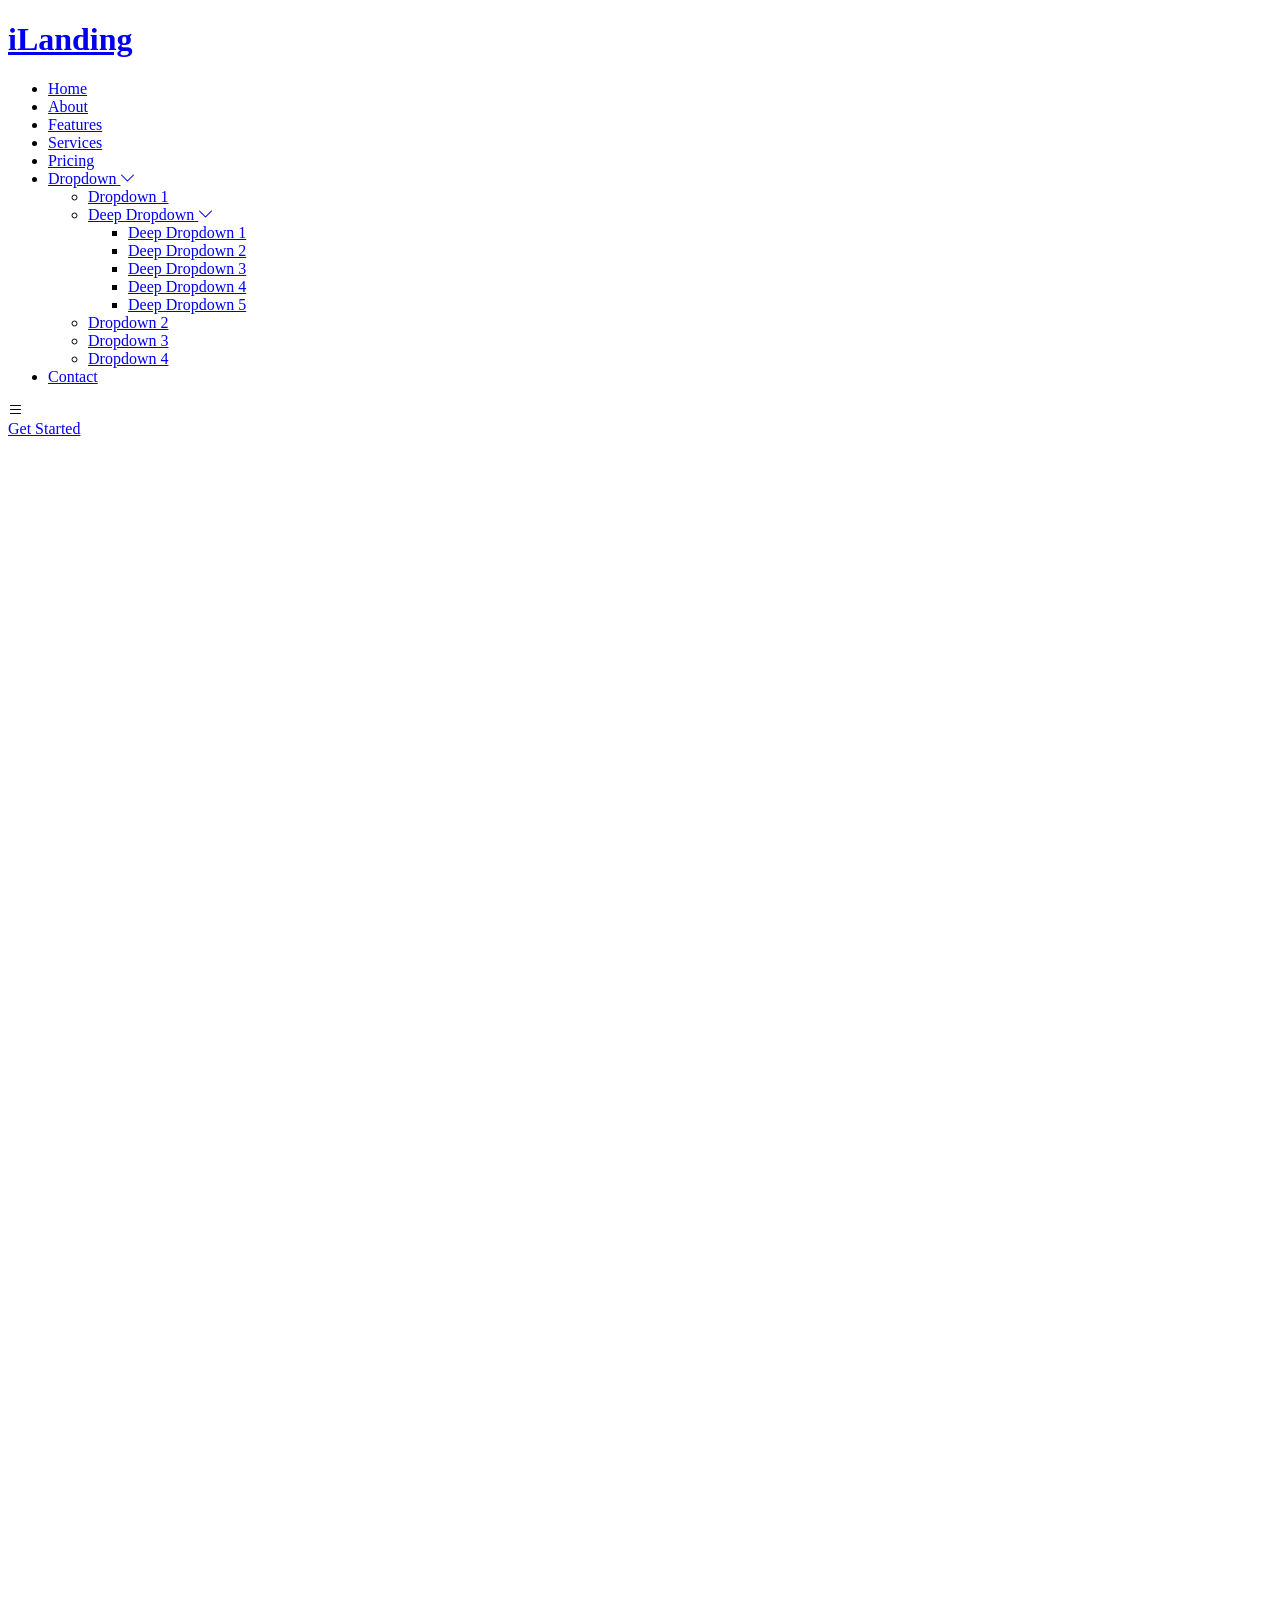
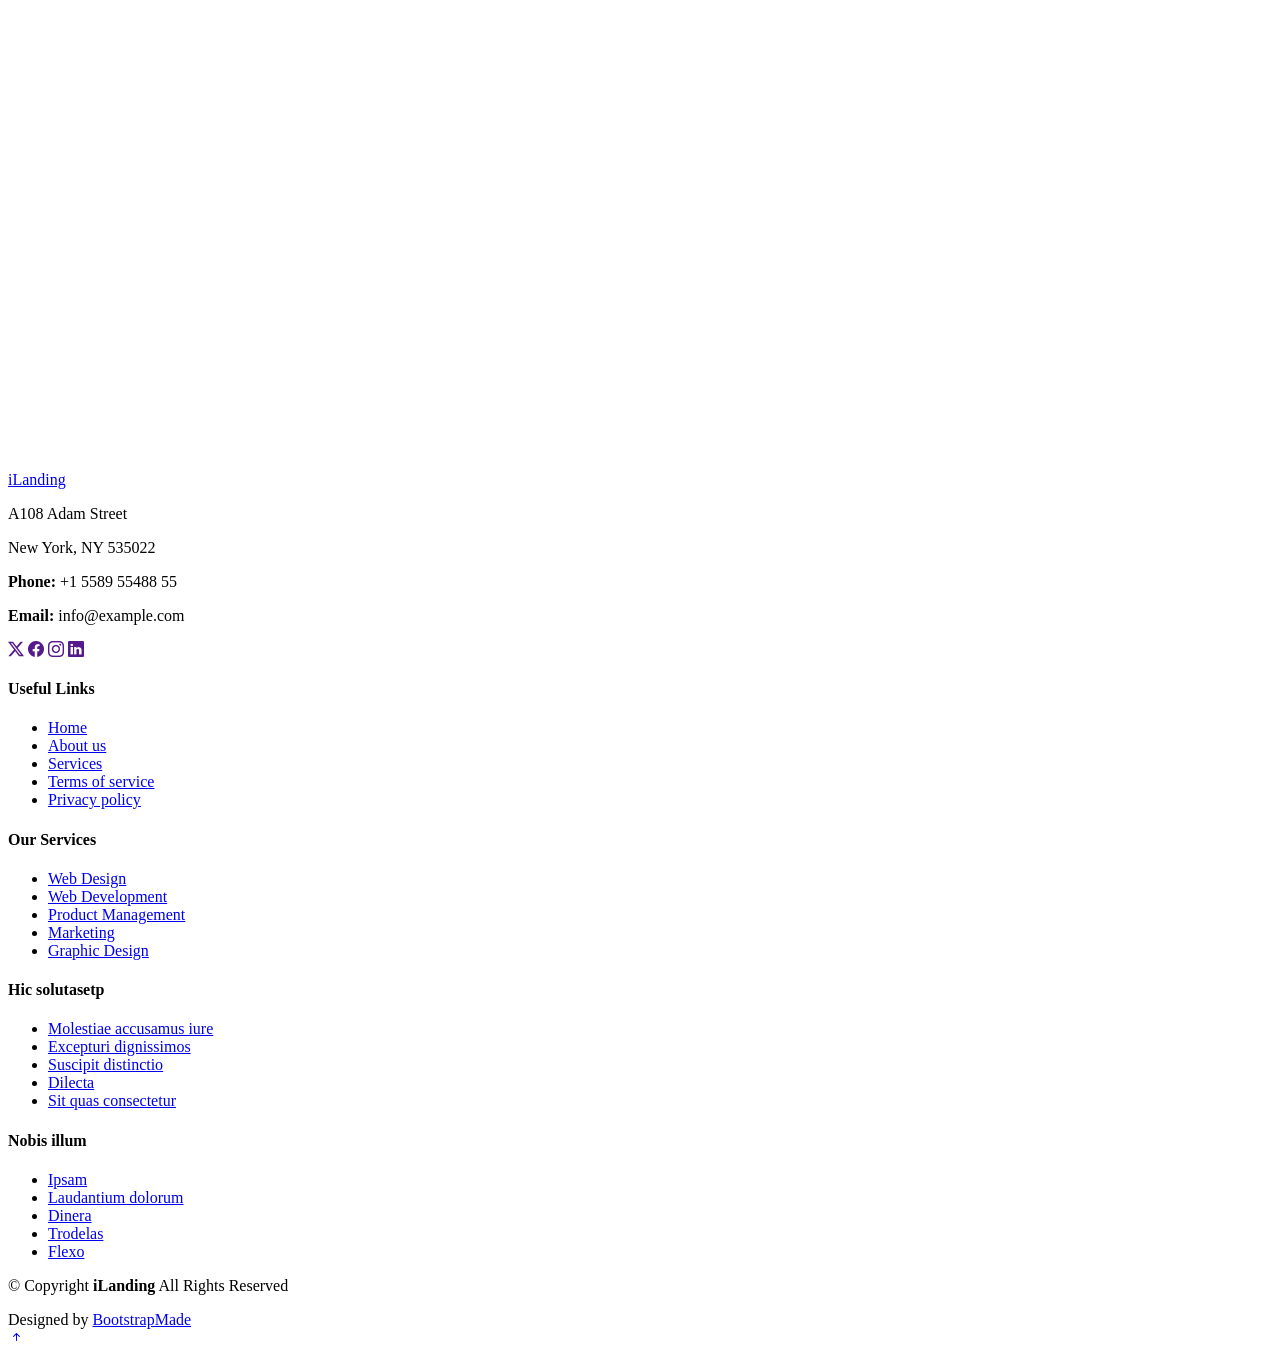
==== commit a848cb70: "Add files via upload" ====
--- a/index.html
+++ b/index.html
@@ -1,291 +1,1237 @@
 <!DOCTYPE html>
 <html lang="en">
+
 <head>
-  <meta charset="UTF-8">
-  <meta name="viewport" content="width=device-width, initial-scale=1.0">
-  <title>PRABHANOVA</title>
-  <link rel="stylesheet" href="CSS/styles.css">
-  <link rel="stylesheet" href="https://cdn.jsdelivr.net/npm/bootstrap@5.3.0-alpha1/dist/css/bootstrap.min.css">
+  <meta charset="utf-8">
+  <meta content="width=device-width, initial-scale=1.0" name="viewport">
+  <title>Index - iLanding Bootstrap Template</title>
+  <meta name="description" content="">
+  <meta name="keywords" content="">
+
+  <!-- Favicons -->
+  <link href="assets/img/favicon.png" rel="icon">
+  <link href="assets/img/apple-touch-icon.png" rel="apple-touch-icon">
+
+  <!-- Fonts -->
+  <link href="https://fonts.googleapis.com" rel="preconnect">
+  <link href="https://fonts.gstatic.com" rel="preconnect" crossorigin>
+  <link href="https://fonts.googleapis.com/css2?family=Roboto:ital,wght@0,100;0,300;0,400;0,500;0,700;0,900;1,100;1,300;1,400;1,500;1,700;1,900&family=Inter:wght@100;200;300;400;500;600;700;800;900&family=Nunito:ital,wght@0,200;0,300;0,400;0,500;0,600;0,700;0,800;0,900;1,200;1,300;1,400;1,500;1,600;1,700;1,800;1,900&display=swap" rel="stylesheet">
+
+  <!-- Vendor CSS Files -->
+  <link href="assets/vendor/bootstrap/css/bootstrap.min.css" rel="stylesheet">
+  <link href="assets/vendor/bootstrap-icons/bootstrap-icons.css" rel="stylesheet">
+  <link href="assets/vendor/aos/aos.css" rel="stylesheet">
+  <link href="assets/vendor/glightbox/css/glightbox.min.css" rel="stylesheet">
+  <link href="assets/vendor/swiper/swiper-bundle.min.css" rel="stylesheet">
+
+  <!-- Main CSS File -->
+  <link href="assets/css/main.css" rel="stylesheet">
+
+  <!-- =======================================================
+  * Template Name: iLanding
+  * Template URL: https://bootstrapmade.com/ilanding-bootstrap-landing-page-template/
+  * Updated: Nov 12 2024 with Bootstrap v5.3.3
+  * Author: BootstrapMade.com
+  * License: https://bootstrapmade.com/license/
+  ======================================================== -->
 </head>
-<body>
-    
-
-  <section class="navbar-section"> <!-- Navbar starts here -->
-    <nav class="navbar navbar-expand-lg  bg-transparent fixed-top" id="navbar">
-      <div class="container-fluid">
-        <a class="navbar-brand" href="#">
-          <img src="Resources/Prabhanova.png" alt="" width="60" height="24" class="d-inline-block align-text-top">
-          
-        </a>
-        <button class="navbar-toggler" type="button" data-bs-toggle="collapse" data-bs-target="#navbarNav" aria-controls="navbarNav" aria-expanded="false" aria-label="Toggle navigation">
-          <span class="navbar-toggler-icon"></span>
-        </button>
-        <div class="collapse navbar-collapse justify-content-end" id="navbarNav">
-          <ul class="navbar-nav ms-auto" >
-            <li class="nav-item me-5"><!-- Spacing between links -->
-              <a class="nav-link"  href="#">Home</a>
+
+<body class="index-page">
+
+  <header id="header" class="header d-flex align-items-center fixed-top">
+    <div class="header-container container-fluid container-xl position-relative d-flex align-items-center justify-content-between">
+
+      <a href="index.html" class="logo d-flex align-items-center me-auto me-xl-0">
+        <!-- Uncomment the line below if you also wish to use an image logo -->
+        <!-- <img src="assets/img/logo.png" alt=""> -->
+        <h1 class="sitename">iLanding</h1>
+      </a>
+
+      <nav id="navmenu" class="navmenu">
+        <ul>
+          <li><a href="#hero" class="active">Home</a></li>
+          <li><a href="#about">About</a></li>
+          <li><a href="#features">Features</a></li>
+          <li><a href="#services">Services</a></li>
+          <li><a href="#pricing">Pricing</a></li>
+          <li class="dropdown"><a href="#"><span>Dropdown</span> <i class="bi bi-chevron-down toggle-dropdown"></i></a>
+            <ul>
+              <li><a href="#">Dropdown 1</a></li>
+              <li class="dropdown"><a href="#"><span>Deep Dropdown</span> <i class="bi bi-chevron-down toggle-dropdown"></i></a>
+                <ul>
+                  <li><a href="#">Deep Dropdown 1</a></li>
+                  <li><a href="#">Deep Dropdown 2</a></li>
+                  <li><a href="#">Deep Dropdown 3</a></li>
+                  <li><a href="#">Deep Dropdown 4</a></li>
+                  <li><a href="#">Deep Dropdown 5</a></li>
+                </ul>
+              </li>
+              <li><a href="#">Dropdown 2</a></li>
+              <li><a href="#">Dropdown 3</a></li>
+              <li><a href="#">Dropdown 4</a></li>
+            </ul>
+          </li>
+          <li><a href="#contact">Contact</a></li>
+        </ul>
+        <i class="mobile-nav-toggle d-xl-none bi bi-list"></i>
+      </nav>
+
+      <a class="btn-getstarted" href="index.html#about">Get Started</a>
+
+    </div>
+  </header>
+
+  <main class="main">
+
+    <!-- Hero Section -->
+    <section id="hero" class="hero section">
+
+      <div class="container" data-aos="fade-up" data-aos-delay="100">
+
+        <div class="row align-items-center">
+          <div class="col-lg-6">
+            <div class="hero-content" data-aos="fade-up" data-aos-delay="200">
+              <div class="company-badge mb-4">
+                <i class="bi bi-gear-fill me-2"></i>
+                Working for your success
+              </div>
+
+              <h1 class="mb-4">
+                Maecenas Vitae <br>
+                Consectetur Led <br>
+                <span class="accent-text">Vestibulum Ante</span>
+              </h1>
+
+              <p class="mb-4 mb-md-5">
+                Nullam quis ante. Etiam sit amet orci eget eros faucibus tincidunt.
+                Duis leo. Sed fringilla mauris sit amet nibh. Donec sodales sagittis magna.
+              </p>
+
+              <div class="hero-buttons">
+                <a href="#about" class="btn btn-primary me-0 me-sm-2 mx-1">Get Started</a>
+                <a href="https://www.youtube.com/watch?v=Y7f98aduVJ8" class="btn btn-link mt-2 mt-sm-0 glightbox">
+                  <i class="bi bi-play-circle me-1"></i>
+                  Play Video
+                </a>
+              </div>
+            </div>
+          </div>
+
+          <div class="col-lg-6">
+            <div class="hero-image" data-aos="zoom-out" data-aos-delay="300">
+              <img src="assets/img/illustration-1.webp" alt="Hero Image" class="img-fluid">
+
+              <div class="customers-badge">
+                <div class="customer-avatars">
+                  <img src="assets/img/avatar-1.webp" alt="Customer 1" class="avatar">
+                  <img src="assets/img/avatar-2.webp" alt="Customer 2" class="avatar">
+                  <img src="assets/img/avatar-3.webp" alt="Customer 3" class="avatar">
+                  <img src="assets/img/avatar-4.webp" alt="Customer 4" class="avatar">
+                  <img src="assets/img/avatar-5.webp" alt="Customer 5" class="avatar">
+                  <span class="avatar more">12+</span>
+                </div>
+                <p class="mb-0 mt-2">12,000+ lorem ipsum dolor sit amet consectetur adipiscing elit</p>
+              </div>
+            </div>
+          </div>
+        </div>
+
+        <div class="row stats-row gy-4 mt-5" data-aos="fade-up" data-aos-delay="500">
+          <div class="col-lg-3 col-md-6">
+            <div class="stat-item">
+              <div class="stat-icon">
+                <i class="bi bi-trophy"></i>
+              </div>
+              <div class="stat-content">
+                <h4>3x Won Awards</h4>
+                <p class="mb-0">Vestibulum ante ipsum</p>
+              </div>
+            </div>
+          </div>
+          <div class="col-lg-3 col-md-6">
+            <div class="stat-item">
+              <div class="stat-icon">
+                <i class="bi bi-briefcase"></i>
+              </div>
+              <div class="stat-content">
+                <h4>6.5k Faucibus</h4>
+                <p class="mb-0">Nullam quis ante</p>
+              </div>
+            </div>
+          </div>
+          <div class="col-lg-3 col-md-6">
+            <div class="stat-item">
+              <div class="stat-icon">
+                <i class="bi bi-graph-up"></i>
+              </div>
+              <div class="stat-content">
+                <h4>80k Mauris</h4>
+                <p class="mb-0">Etiam sit amet orci</p>
+              </div>
+            </div>
+          </div>
+          <div class="col-lg-3 col-md-6">
+            <div class="stat-item">
+              <div class="stat-icon">
+                <i class="bi bi-award"></i>
+              </div>
+              <div class="stat-content">
+                <h4>6x Phasellus</h4>
+                <p class="mb-0">Vestibulum ante ipsum</p>
+              </div>
+            </div>
+          </div>
+        </div>
+
+      </div>
+
+    </section><!-- /Hero Section -->
+
+    <!-- About Section -->
+    <section id="about" class="about section">
+
+      <div class="container" data-aos="fade-up" data-aos-delay="100">
+
+        <div class="row gy-4 align-items-center justify-content-between">
+
+          <div class="col-xl-5" data-aos="fade-up" data-aos-delay="200">
+            <span class="about-meta">MORE ABOUT US</span>
+            <h2 class="about-title">Voluptas enim suscipit temporibus</h2>
+            <p class="about-description">Sed ut perspiciatis unde omnis iste natus error sit voluptatem accusantium doloremque laudantium, totam rem aperiam, eaque ipsa quae ab illo inventore veritatis et quasi architecto beatae vitae dicta sunt explicabo.</p>
+
+            <div class="row feature-list-wrapper">
+              <div class="col-md-6">
+                <ul class="feature-list">
+                  <li><i class="bi bi-check-circle-fill"></i> Lorem ipsum dolor sit amet</li>
+                  <li><i class="bi bi-check-circle-fill"></i> Consectetur adipiscing elit</li>
+                  <li><i class="bi bi-check-circle-fill"></i> Sed do eiusmod tempor</li>
+                </ul>
+              </div>
+              <div class="col-md-6">
+                <ul class="feature-list">
+                  <li><i class="bi bi-check-circle-fill"></i> Incididunt ut labore et</li>
+                  <li><i class="bi bi-check-circle-fill"></i> Dolore magna aliqua</li>
+                  <li><i class="bi bi-check-circle-fill"></i> Ut enim ad minim veniam</li>
+                </ul>
+              </div>
+            </div>
+
+            <div class="info-wrapper">
+              <div class="row gy-4">
+                <div class="col-lg-5">
+                  <div class="profile d-flex align-items-center gap-3">
+                    <img src="assets/img/avatar-1.webp" alt="CEO Profile" class="profile-image">
+                    <div>
+                      <h4 class="profile-name">Mario Smith</h4>
+                      <p class="profile-position">CEO &amp; Founder</p>
+                    </div>
+                  </div>
+                </div>
+                <div class="col-lg-7">
+                  <div class="contact-info d-flex align-items-center gap-2">
+                    <i class="bi bi-telephone-fill"></i>
+                    <div>
+                      <p class="contact-label">Call us anytime</p>
+                      <p class="contact-number">+123 456-789</p>
+                    </div>
+                  </div>
+                </div>
+              </div>
+            </div>
+          </div>
+
+          <div class="col-xl-6" data-aos="fade-up" data-aos-delay="300">
+            <div class="image-wrapper">
+              <div class="images position-relative" data-aos="zoom-out" data-aos-delay="400">
+                <img src="assets/img/about-5.webp" alt="Business Meeting" class="img-fluid main-image rounded-4">
+                <img src="assets/img/about-2.webp" alt="Team Discussion" class="img-fluid small-image rounded-4">
+              </div>
+              <div class="experience-badge floating">
+                <h3>15+ <span>Years</span></h3>
+                <p>Of experience in business service</p>
+              </div>
+            </div>
+          </div>
+        </div>
+
+      </div>
+
+    </section><!-- /About Section -->
+
+    <!-- Features Section -->
+    <section id="features" class="features section">
+
+      <!-- Section Title -->
+      <div class="container section-title" data-aos="fade-up">
+        <h2>Features</h2>
+        <p>Necessitatibus eius consequatur ex aliquid fuga eum quidem sint consectetur velit</p>
+      </div><!-- End Section Title -->
+
+      <div class="container">
+
+        <div class="d-flex justify-content-center">
+
+          <ul class="nav nav-tabs" data-aos="fade-up" data-aos-delay="100">
+
+            <li class="nav-item">
+              <a class="nav-link active show" data-bs-toggle="tab" data-bs-target="#features-tab-1">
+                <h4>Modisit</h4>
+              </a>
+            </li><!-- End tab nav item -->
+
+            <li class="nav-item">
+              <a class="nav-link" data-bs-toggle="tab" data-bs-target="#features-tab-2">
+                <h4>Praesenti</h4>
+              </a><!-- End tab nav item -->
+
             </li>
-            <li class="nav-item me-5">
-              <a class="nav-link"  href="#about">About</a>
-            </li>
-            <li class="nav-item me-5">
-              <a class="nav-link"  href="#skills">Skills</a>
-            </li>
-            <li class="nav-item me-5">
-              <a class="nav-link"  href="#">Projects</a>
-            </li>
+            <li class="nav-item">
+              <a class="nav-link" data-bs-toggle="tab" data-bs-target="#features-tab-3">
+                <h4>Explica</h4>
+              </a>
+            </li><!-- End tab nav item -->
+
           </ul>
-        </div>
-      </div>
-    </nav>
-  </section> <!-- Navbar Ends here -->
-
-  <section class="landing-section"> <!-- The Landing Section Starts here -->
-    <div class="container mt-5 pt-5">
-      <div class="row ">
-        <div class="col-md-7">
-          <p class="lead">Hi, I am PRABHASHANA</p>
-          <h1 class="position" style="margin-top: 100px;">Backend Developer</h1>
+
+        </div>
+
+        <div class="tab-content" data-aos="fade-up" data-aos-delay="200">
+
+          <div class="tab-pane fade active show" id="features-tab-1">
+            <div class="row">
+              <div class="col-lg-6 order-2 order-lg-1 mt-3 mt-lg-0 d-flex flex-column justify-content-center">
+                <h3>Voluptatem dignissimos provident</h3>
+                <p class="fst-italic">
+                  Lorem ipsum dolor sit amet, consectetur adipiscing elit, sed do eiusmod tempor incididunt ut labore et dolore
+                  magna aliqua.
+                </p>
+                <ul>
+                  <li><i class="bi bi-check2-all"></i> <span>Ullamco laboris nisi ut aliquip ex ea commodo consequat.</span></li>
+                  <li><i class="bi bi-check2-all"></i> <span>Duis aute irure dolor in reprehenderit in voluptate velit.</span></li>
+                  <li><i class="bi bi-check2-all"></i> <span>Ullamco laboris nisi ut aliquip ex ea commodo consequat. Duis aute irure dolor in reprehenderit in voluptate trideta storacalaperda mastiro dolore eu fugiat nulla pariatur.</span></li>
+                </ul>
+              </div>
+              <div class="col-lg-6 order-1 order-lg-2 text-center">
+                <img src="assets/img/features-illustration-1.webp" alt="" class="img-fluid">
+              </div>
+            </div>
+          </div><!-- End tab content item -->
+
+          <div class="tab-pane fade" id="features-tab-2">
+            <div class="row">
+              <div class="col-lg-6 order-2 order-lg-1 mt-3 mt-lg-0 d-flex flex-column justify-content-center">
+                <h3>Neque exercitationem debitis</h3>
+                <p class="fst-italic">
+                  Lorem ipsum dolor sit amet, consectetur adipiscing elit, sed do eiusmod tempor incididunt ut labore et dolore
+                  magna aliqua.
+                </p>
+                <ul>
+                  <li><i class="bi bi-check2-all"></i> <span>Ullamco laboris nisi ut aliquip ex ea commodo consequat.</span></li>
+                  <li><i class="bi bi-check2-all"></i> <span>Duis aute irure dolor in reprehenderit in voluptate velit.</span></li>
+                  <li><i class="bi bi-check2-all"></i> <span>Provident mollitia neque rerum asperiores dolores quos qui a. Ipsum neque dolor voluptate nisi sed.</span></li>
+                  <li><i class="bi bi-check2-all"></i> <span>Ullamco laboris nisi ut aliquip ex ea commodo consequat. Duis aute irure dolor in reprehenderit in voluptate trideta storacalaperda mastiro dolore eu fugiat nulla pariatur.</span></li>
+                </ul>
+              </div>
+              <div class="col-lg-6 order-1 order-lg-2 text-center">
+                <img src="assets/img/features-illustration-2.webp" alt="" class="img-fluid">
+              </div>
+            </div>
+          </div><!-- End tab content item -->
+
+          <div class="tab-pane fade" id="features-tab-3">
+            <div class="row">
+              <div class="col-lg-6 order-2 order-lg-1 mt-3 mt-lg-0 d-flex flex-column justify-content-center">
+                <h3>Voluptatibus commodi accusamu</h3>
+                <ul>
+                  <li><i class="bi bi-check2-all"></i> <span>Ullamco laboris nisi ut aliquip ex ea commodo consequat.</span></li>
+                  <li><i class="bi bi-check2-all"></i> <span>Duis aute irure dolor in reprehenderit in voluptate velit.</span></li>
+                  <li><i class="bi bi-check2-all"></i> <span>Provident mollitia neque rerum asperiores dolores quos qui a. Ipsum neque dolor voluptate nisi sed.</span></li>
+                </ul>
+                <p class="fst-italic">
+                  Lorem ipsum dolor sit amet, consectetur adipiscing elit, sed do eiusmod tempor incididunt ut labore et dolore
+                  magna aliqua.
+                </p>
+              </div>
+              <div class="col-lg-6 order-1 order-lg-2 text-center">
+                <img src="assets/img/features-illustration-3.webp" alt="" class="img-fluid">
+              </div>
+            </div>
+          </div><!-- End tab content item -->
+
+        </div>
+
+      </div>
+
+    </section><!-- /Features Section -->
+
+    <!-- Features Cards Section -->
+    <section id="features-cards" class="features-cards section">
+
+      <div class="container">
+
+        <div class="row gy-4">
+
+          <div class="col-xl-3 col-md-6" data-aos="zoom-in" data-aos-delay="100">
+            <div class="feature-box orange">
+              <i class="bi bi-award"></i>
+              <h4>Corporis voluptates</h4>
+              <p>Consequuntur sunt aut quasi enim aliquam quae harum pariatur laboris nisi ut aliquip</p>
+            </div>
+          </div><!-- End Feature Borx-->
+
+          <div class="col-xl-3 col-md-6" data-aos="zoom-in" data-aos-delay="200">
+            <div class="feature-box blue">
+              <i class="bi bi-patch-check"></i>
+              <h4>Explicabo consectetur</h4>
+              <p>Est autem dicta beatae suscipit. Sint veritatis et sit quasi ab aut inventore</p>
+            </div>
+          </div><!-- End Feature Borx-->
+
+          <div class="col-xl-3 col-md-6" data-aos="zoom-in" data-aos-delay="300">
+            <div class="feature-box green">
+              <i class="bi bi-sunrise"></i>
+              <h4>Ullamco laboris</h4>
+              <p>Excepteur sint occaecat cupidatat non proident, sunt in culpa qui officia deserunt</p>
+            </div>
+          </div><!-- End Feature Borx-->
+
+          <div class="col-xl-3 col-md-6" data-aos="zoom-in" data-aos-delay="400">
+            <div class="feature-box red">
+              <i class="bi bi-shield-check"></i>
+              <h4>Labore consequatur</h4>
+              <p>Aut suscipit aut cum nemo deleniti aut omnis. Doloribus ut maiores omnis facere</p>
+            </div>
+          </div><!-- End Feature Borx-->
+
+        </div>
+
+      </div>
+
+    </section><!-- /Features Cards Section -->
+
+    <!-- Features 2 Section -->
+    <section id="features-2" class="features-2 section">
+
+      <div class="container" data-aos="fade-up" data-aos-delay="100">
+
+        <div class="row align-items-center">
+
+          <div class="col-lg-4">
+
+            <div class="feature-item text-end mb-5" data-aos="fade-right" data-aos-delay="200">
+              <div class="d-flex align-items-center justify-content-end gap-4">
+                <div class="feature-content">
+                  <h3>Use On Any Device</h3>
+                  <p>Vestibulum ante ipsum primis in faucibus orci luctus et ultrices posuere cubilia Curae; In ac dui quis mi consectetuer lacinia.</p>
+                </div>
+                <div class="feature-icon flex-shrink-0">
+                  <i class="bi bi-display"></i>
+                </div>
+              </div>
+            </div><!-- End .feature-item -->
+
+            <div class="feature-item text-end mb-5" data-aos="fade-right" data-aos-delay="300">
+              <div class="d-flex align-items-center justify-content-end gap-4">
+                <div class="feature-content">
+                  <h3>Feather Icons</h3>
+                  <p>Phasellus ullamcorper ipsum rutrum nunc nunc nonummy metus vestibulum volutpat sapien arcu sed augue aliquam erat volutpat.</p>
+                </div>
+                <div class="feature-icon flex-shrink-0">
+                  <i class="bi bi-feather"></i>
+                </div>
+              </div>
+            </div><!-- End .feature-item -->
+
+            <div class="feature-item text-end" data-aos="fade-right" data-aos-delay="400">
+              <div class="d-flex align-items-center justify-content-end gap-4">
+                <div class="feature-content">
+                  <h3>Retina Ready</h3>
+                  <p>Aenean tellus metus bibendum sed posuere ac mattis non nunc vestibulum fringilla purus sit amet fermentum aenean commodo.</p>
+                </div>
+                <div class="feature-icon flex-shrink-0">
+                  <i class="bi bi-eye"></i>
+                </div>
+              </div>
+            </div><!-- End .feature-item -->
+
+          </div>
+
+          <div class="col-lg-4" data-aos="zoom-in" data-aos-delay="200">
+            <div class="phone-mockup text-center">
+              <img src="assets/img/phone-app-screen.webp" alt="Phone Mockup" class="img-fluid">
+            </div>
+          </div><!-- End Phone Mockup -->
+
+          <div class="col-lg-4">
+
+            <div class="feature-item mb-5" data-aos="fade-left" data-aos-delay="200">
+              <div class="d-flex align-items-center gap-4">
+                <div class="feature-icon flex-shrink-0">
+                  <i class="bi bi-code-square"></i>
+                </div>
+                <div class="feature-content">
+                  <h3>W3c Valid Code</h3>
+                  <p>Donec vitae sapien ut libero venenatis faucibus nullam quis ante etiam sit amet orci eget eros faucibus tincidunt.</p>
+                </div>
+              </div>
+            </div><!-- End .feature-item -->
+
+            <div class="feature-item mb-5" data-aos="fade-left" data-aos-delay="300">
+              <div class="d-flex align-items-center gap-4">
+                <div class="feature-icon flex-shrink-0">
+                  <i class="bi bi-phone"></i>
+                </div>
+                <div class="feature-content">
+                  <h3>Fully Responsive</h3>
+                  <p>Maecenas tempus tellus eget condimentum rhoncus sem quam semper libero sit amet adipiscing sem neque sed ipsum.</p>
+                </div>
+              </div>
+            </div><!-- End .feature-item -->
+
+            <div class="feature-item" data-aos="fade-left" data-aos-delay="400">
+              <div class="d-flex align-items-center gap-4">
+                <div class="feature-icon flex-shrink-0">
+                  <i class="bi bi-browser-chrome"></i>
+                </div>
+                <div class="feature-content">
+                  <h3>Browser Compatibility</h3>
+                  <p>Nullam dictum felis eu pede mollis pretium integer tincidunt cras dapibus vivamus elementum semper nisi aenean vulputate.</p>
+                </div>
+              </div>
+            </div><!-- End .feature-item -->
+
+          </div>
+        </div>
+
+      </div>
+
+    </section><!-- /Features 2 Section -->
+
+    <!-- Call To Action Section -->
+    <section id="call-to-action" class="call-to-action section">
+
+      <div class="container" data-aos="fade-up" data-aos-delay="100">
+
+        <div class="row content justify-content-center align-items-center position-relative">
+          <div class="col-lg-8 mx-auto text-center">
+            <h2 class="display-4 mb-4">Maecenas tempus tellus eget condimentum</h2>
+            <p class="mb-4">Vestibulum ante ipsum primis in faucibus orci luctus et ultrices posuere cubilia Curae; Donec velit neque, auctor sit amet aliquam vel</p>
+            <a href="#" class="btn btn-cta">Call To Action</a>
+          </div>
+
+          <!-- Abstract Background Elements -->
+          <div class="shape shape-1">
+            <svg viewBox="0 0 200 200" xmlns="http://www.w3.org/2000/svg">
+              <path d="M47.1,-57.1C59.9,-45.6,68.5,-28.9,71.4,-10.9C74.2,7.1,71.3,26.3,61.5,41.1C51.7,55.9,35,66.2,16.9,69.2C-1.3,72.2,-21,67.8,-36.9,57.9C-52.8,48,-64.9,32.6,-69.1,15.1C-73.3,-2.4,-69.5,-22,-59.4,-37.1C-49.3,-52.2,-32.8,-62.9,-15.7,-64.9C1.5,-67,34.3,-68.5,47.1,-57.1Z" transform="translate(100 100)"></path>
+            </svg>
+          </div>
+
+          <div class="shape shape-2">
+            <svg viewBox="0 0 200 200" xmlns="http://www.w3.org/2000/svg">
+              <path d="M41.3,-49.1C54.4,-39.3,66.6,-27.2,71.1,-12.1C75.6,3,72.4,20.9,63.3,34.4C54.2,47.9,39.2,56.9,23.2,62.3C7.1,67.7,-10,69.4,-24.8,64.1C-39.7,58.8,-52.3,46.5,-60.1,31.5C-67.9,16.4,-70.9,-1.4,-66.3,-16.6C-61.8,-31.8,-49.7,-44.3,-36.3,-54C-22.9,-63.7,-8.2,-70.6,3.6,-75.1C15.4,-79.6,28.2,-58.9,41.3,-49.1Z" transform="translate(100 100)"></path>
+            </svg>
+          </div>
+
+          <!-- Dot Pattern Groups -->
+          <div class="dots dots-1">
+            <svg viewBox="0 0 100 100" xmlns="http://www.w3.org/2000/svg">
+              <pattern id="dot-pattern" x="0" y="0" width="20" height="20" patternUnits="userSpaceOnUse">
+                <circle cx="2" cy="2" r="2" fill="currentColor"></circle>
+              </pattern>
+              <rect width="100" height="100" fill="url(#dot-pattern)"></rect>
+            </svg>
+          </div>
+
+          <div class="dots dots-2">
+            <svg viewBox="0 0 100 100" xmlns="http://www.w3.org/2000/svg">
+              <pattern id="dot-pattern-2" x="0" y="0" width="20" height="20" patternUnits="userSpaceOnUse">
+                <circle cx="2" cy="2" r="2" fill="currentColor"></circle>
+              </pattern>
+              <rect width="100" height="100" fill="url(#dot-pattern-2)"></rect>
+            </svg>
+          </div>
+
+          <div class="shape shape-3">
+            <svg viewBox="0 0 200 200" xmlns="http://www.w3.org/2000/svg">
+              <path d="M43.3,-57.1C57.4,-46.5,71.1,-32.6,75.3,-16.2C79.5,0.2,74.2,19.1,65.1,35.3C56,51.5,43.1,65,27.4,71.7C11.7,78.4,-6.8,78.3,-23.9,72.4C-41,66.5,-56.7,54.8,-65.4,39.2C-74.1,23.6,-75.8,4,-71.7,-13.2C-67.6,-30.4,-57.7,-45.2,-44.3,-56.1C-30.9,-67,-15.5,-74,0.7,-74.9C16.8,-75.8,33.7,-70.7,43.3,-57.1Z" transform="translate(100 100)"></path>
+            </svg>
+          </div>
+        </div>
+
+      </div>
+
+    </section><!-- /Call To Action Section -->
+
+    <!-- Clients Section -->
+    <section id="clients" class="clients section">
+
+      <div class="container" data-aos="fade-up" data-aos-delay="100">
+
+        <div class="swiper init-swiper">
+          <script type="application/json" class="swiper-config">
+            {
+              "loop": true,
+              "speed": 600,
+              "autoplay": {
+                "delay": 5000
+              },
+              "slidesPerView": "auto",
+              "pagination": {
+                "el": ".swiper-pagination",
+                "type": "bullets",
+                "clickable": true
+              },
+              "breakpoints": {
+                "320": {
+                  "slidesPerView": 2,
+                  "spaceBetween": 40
+                },
+                "480": {
+                  "slidesPerView": 3,
+                  "spaceBetween": 60
+                },
+                "640": {
+                  "slidesPerView": 4,
+                  "spaceBetween": 80
+                },
+                "992": {
+                  "slidesPerView": 6,
+                  "spaceBetween": 120
+                }
+              }
+            }
+          </script>
+          <div class="swiper-wrapper align-items-center">
+            <div class="swiper-slide"><img src="assets/img/clients/client-1.png" class="img-fluid" alt=""></div>
+            <div class="swiper-slide"><img src="assets/img/clients/client-2.png" class="img-fluid" alt=""></div>
+            <div class="swiper-slide"><img src="assets/img/clients/client-3.png" class="img-fluid" alt=""></div>
+            <div class="swiper-slide"><img src="assets/img/clients/client-4.png" class="img-fluid" alt=""></div>
+            <div class="swiper-slide"><img src="assets/img/clients/client-5.png" class="img-fluid" alt=""></div>
+            <div class="swiper-slide"><img src="assets/img/clients/client-6.png" class="img-fluid" alt=""></div>
+            <div class="swiper-slide"><img src="assets/img/clients/client-7.png" class="img-fluid" alt=""></div>
+            <div class="swiper-slide"><img src="assets/img/clients/client-8.png" class="img-fluid" alt=""></div>
+          </div>
+          <div class="swiper-pagination"></div>
+        </div>
+
+      </div>
+
+    </section><!-- /Clients Section -->
+
+    <!-- Testimonials Section -->
+    <section id="testimonials" class="testimonials section light-background">
+
+      <!-- Section Title -->
+      <div class="container section-title" data-aos="fade-up">
+        <h2>Testimonials</h2>
+        <p>Necessitatibus eius consequatur ex aliquid fuga eum quidem sint consectetur velit</p>
+      </div><!-- End Section Title -->
+
+      <div class="container">
+
+        <div class="row g-5">
+
+          <div class="col-lg-6" data-aos="fade-up" data-aos-delay="100">
+            <div class="testimonial-item">
+              <img src="assets/img/testimonials/testimonials-1.jpg" class="testimonial-img" alt="">
+              <h3>Saul Goodman</h3>
+              <h4>Ceo &amp; Founder</h4>
+              <div class="stars">
+                <i class="bi bi-star-fill"></i><i class="bi bi-star-fill"></i><i class="bi bi-star-fill"></i><i class="bi bi-star-fill"></i><i class="bi bi-star-fill"></i>
+              </div>
+              <p>
+                <i class="bi bi-quote quote-icon-left"></i>
+                <span>Proin iaculis purus consequat sem cure digni ssim donec porttitora entum suscipit rhoncus. Accusantium quam, ultricies eget id, aliquam eget nibh et. Maecen aliquam, risus at semper.</span>
+                <i class="bi bi-quote quote-icon-right"></i>
+              </p>
+            </div>
+          </div><!-- End testimonial item -->
+
+          <div class="col-lg-6" data-aos="fade-up" data-aos-delay="200">
+            <div class="testimonial-item">
+              <img src="assets/img/testimonials/testimonials-2.jpg" class="testimonial-img" alt="">
+              <h3>Sara Wilsson</h3>
+              <h4>Designer</h4>
+              <div class="stars">
+                <i class="bi bi-star-fill"></i><i class="bi bi-star-fill"></i><i class="bi bi-star-fill"></i><i class="bi bi-star-fill"></i><i class="bi bi-star-fill"></i>
+              </div>
+              <p>
+                <i class="bi bi-quote quote-icon-left"></i>
+                <span>Export tempor illum tamen malis malis eram quae irure esse labore quem cillum quid cillum eram malis quorum velit fore eram velit sunt aliqua noster fugiat irure amet legam anim culpa.</span>
+                <i class="bi bi-quote quote-icon-right"></i>
+              </p>
+            </div>
+          </div><!-- End testimonial item -->
+
+          <div class="col-lg-6" data-aos="fade-up" data-aos-delay="300">
+            <div class="testimonial-item">
+              <img src="assets/img/testimonials/testimonials-3.jpg" class="testimonial-img" alt="">
+              <h3>Jena Karlis</h3>
+              <h4>Store Owner</h4>
+              <div class="stars">
+                <i class="bi bi-star-fill"></i><i class="bi bi-star-fill"></i><i class="bi bi-star-fill"></i><i class="bi bi-star-fill"></i><i class="bi bi-star-fill"></i>
+              </div>
+              <p>
+                <i class="bi bi-quote quote-icon-left"></i>
+                <span>Enim nisi quem export duis labore cillum quae magna enim sint quorum nulla quem veniam duis minim tempor labore quem eram duis noster aute amet eram fore quis sint minim.</span>
+                <i class="bi bi-quote quote-icon-right"></i>
+              </p>
+            </div>
+          </div><!-- End testimonial item -->
+
+          <div class="col-lg-6" data-aos="fade-up" data-aos-delay="400">
+            <div class="testimonial-item">
+              <img src="assets/img/testimonials/testimonials-4.jpg" class="testimonial-img" alt="">
+              <h3>Matt Brandon</h3>
+              <h4>Freelancer</h4>
+              <div class="stars">
+                <i class="bi bi-star-fill"></i><i class="bi bi-star-fill"></i><i class="bi bi-star-fill"></i><i class="bi bi-star-fill"></i><i class="bi bi-star-fill"></i>
+              </div>
+              <p>
+                <i class="bi bi-quote quote-icon-left"></i>
+                <span>Fugiat enim eram quae cillum dolore dolor amet nulla culpa multos export minim fugiat minim velit minim dolor enim duis veniam ipsum anim magna sunt elit fore quem dolore labore illum veniam.</span>
+                <i class="bi bi-quote quote-icon-right"></i>
+              </p>
+            </div>
+          </div><!-- End testimonial item -->
+
+        </div>
+
+      </div>
+
+    </section><!-- /Testimonials Section -->
+
+    <!-- Stats Section -->
+    <section id="stats" class="stats section">
+
+      <div class="container" data-aos="fade-up" data-aos-delay="100">
+
+        <div class="row gy-4">
+
+          <div class="col-lg-3 col-md-6">
+            <div class="stats-item text-center w-100 h-100">
+              <span data-purecounter-start="0" data-purecounter-end="232" data-purecounter-duration="1" class="purecounter"></span>
+              <p>Clients</p>
+            </div>
+          </div><!-- End Stats Item -->
+
+          <div class="col-lg-3 col-md-6">
+            <div class="stats-item text-center w-100 h-100">
+              <span data-purecounter-start="0" data-purecounter-end="521" data-purecounter-duration="1" class="purecounter"></span>
+              <p>Projects</p>
+            </div>
+          </div><!-- End Stats Item -->
+
+          <div class="col-lg-3 col-md-6">
+            <div class="stats-item text-center w-100 h-100">
+              <span data-purecounter-start="0" data-purecounter-end="1453" data-purecounter-duration="1" class="purecounter"></span>
+              <p>Hours Of Support</p>
+            </div>
+          </div><!-- End Stats Item -->
+
+          <div class="col-lg-3 col-md-6">
+            <div class="stats-item text-center w-100 h-100">
+              <span data-purecounter-start="0" data-purecounter-end="32" data-purecounter-duration="1" class="purecounter"></span>
+              <p>Workers</p>
+            </div>
+          </div><!-- End Stats Item -->
+
+        </div>
+
+      </div>
+
+    </section><!-- /Stats Section -->
+
+    <!-- Services Section -->
+    <section id="services" class="services section light-background">
+
+      <!-- Section Title -->
+      <div class="container section-title" data-aos="fade-up">
+        <h2>Services</h2>
+        <p>Necessitatibus eius consequatur ex aliquid fuga eum quidem sint consectetur velit</p>
+      </div><!-- End Section Title -->
+
+      <div class="container" data-aos="fade-up" data-aos-delay="100">
+
+        <div class="row g-4">
+
+          <div class="col-lg-6" data-aos="fade-up" data-aos-delay="100">
+            <div class="service-card d-flex">
+              <div class="icon flex-shrink-0">
+                <i class="bi bi-activity"></i>
+              </div>
+              <div>
+                <h3>Nesciunt Mete</h3>
+                <p>Provident nihil minus qui consequatur non omnis maiores. Eos accusantium minus dolores iure perferendis tempore et consequatur.</p>
+                <a href="service-details.html" class="read-more">Read More <i class="bi bi-arrow-right"></i></a>
+              </div>
+            </div>
+          </div><!-- End Service Card -->
+
+          <div class="col-lg-6" data-aos="fade-up" data-aos-delay="200">
+            <div class="service-card d-flex">
+              <div class="icon flex-shrink-0">
+                <i class="bi bi-diagram-3"></i>
+              </div>
+              <div>
+                <h3>Eosle Commodi</h3>
+                <p>Ut autem aut autem non a. Sint sint sit facilis nam iusto sint. Libero corrupti neque eum hic non ut nesciunt dolorem.</p>
+                <a href="service-details.html" class="read-more">Read More <i class="bi bi-arrow-right"></i></a>
+              </div>
+            </div>
+          </div><!-- End Service Card -->
+
+          <div class="col-lg-6" data-aos="fade-up" data-aos-delay="300">
+            <div class="service-card d-flex">
+              <div class="icon flex-shrink-0">
+                <i class="bi bi-easel"></i>
+              </div>
+              <div>
+                <h3>Ledo Markt</h3>
+                <p>Ut excepturi voluptatem nisi sed. Quidem fuga consequatur. Minus ea aut. Vel qui id voluptas adipisci eos earum corrupti.</p>
+                <a href="service-details.html" class="read-more">Read More <i class="bi bi-arrow-right"></i></a>
+              </div>
+            </div>
+          </div><!-- End Service Card -->
+
+          <div class="col-lg-6" data-aos="fade-up" data-aos-delay="400">
+            <div class="service-card d-flex">
+              <div class="icon flex-shrink-0">
+                <i class="bi bi-clipboard-data"></i>
+              </div>
+              <div>
+                <h3>Asperiores Commodit</h3>
+                <p>Non et temporibus minus omnis sed dolor esse consequatur. Cupiditate sed error ea fuga sit provident adipisci neque.</p>
+                <a href="service-details.html" class="read-more">Read More <i class="bi bi-arrow-right"></i></a>
+              </div>
+            </div>
+          </div><!-- End Service Card -->
+
+        </div>
+
+      </div>
+
+    </section><!-- /Services Section -->
+
+    <!-- Pricing Section -->
+    <section id="pricing" class="pricing section light-background">
+
+      <!-- Section Title -->
+      <div class="container section-title" data-aos="fade-up">
+        <h2>Pricing</h2>
+        <p>Necessitatibus eius consequatur ex aliquid fuga eum quidem sint consectetur velit</p>
+      </div><!-- End Section Title -->
+
+      <div class="container" data-aos="fade-up" data-aos-delay="100">
+
+        <div class="row g-4 justify-content-center">
+
+          <!-- Basic Plan -->
+          <div class="col-lg-4" data-aos="fade-up" data-aos-delay="100">
+            <div class="pricing-card">
+              <h3>Basic Plan</h3>
+              <div class="price">
+                <span class="currency">$</span>
+                <span class="amount">9.9</span>
+                <span class="period">/ month</span>
+              </div>
+              <p class="description">Sed ut perspiciatis unde omnis iste natus error sit voluptatem accusantium doloremque laudantium totam.</p>
+
+              <h4>Featured Included:</h4>
+              <ul class="features-list">
+                <li>
+                  <i class="bi bi-check-circle-fill"></i>
+                  Duis aute irure dolor
+                </li>
+                <li>
+                  <i class="bi bi-check-circle-fill"></i>
+                  Excepteur sint occaecat
+                </li>
+                <li>
+                  <i class="bi bi-check-circle-fill"></i>
+                  Nemo enim ipsam voluptatem
+                </li>
+              </ul>
+
+              <a href="#" class="btn btn-primary">
+                Buy Now
+                <i class="bi bi-arrow-right"></i>
+              </a>
+            </div>
+          </div>
+
+          <!-- Standard Plan -->
+          <div class="col-lg-4" data-aos="fade-up" data-aos-delay="200">
+            <div class="pricing-card popular">
+              <div class="popular-badge">Most Popular</div>
+              <h3>Standard Plan</h3>
+              <div class="price">
+                <span class="currency">$</span>
+                <span class="amount">19.9</span>
+                <span class="period">/ month</span>
+              </div>
+              <p class="description">At vero eos et accusamus et iusto odio dignissimos ducimus qui blanditiis praesentium voluptatum.</p>
+
+              <h4>Featured Included:</h4>
+              <ul class="features-list">
+                <li>
+                  <i class="bi bi-check-circle-fill"></i>
+                  Lorem ipsum dolor sit amet
+                </li>
+                <li>
+                  <i class="bi bi-check-circle-fill"></i>
+                  Consectetur adipiscing elit
+                </li>
+                <li>
+                  <i class="bi bi-check-circle-fill"></i>
+                  Sed do eiusmod tempor
+                </li>
+                <li>
+                  <i class="bi bi-check-circle-fill"></i>
+                  Ut labore et dolore magna
+                </li>
+              </ul>
+
+              <a href="#" class="btn btn-light">
+                Buy Now
+                <i class="bi bi-arrow-right"></i>
+              </a>
+            </div>
+          </div>
+
+          <!-- Premium Plan -->
+          <div class="col-lg-4" data-aos="fade-up" data-aos-delay="300">
+            <div class="pricing-card">
+              <h3>Premium Plan</h3>
+              <div class="price">
+                <span class="currency">$</span>
+                <span class="amount">39.9</span>
+                <span class="period">/ month</span>
+              </div>
+              <p class="description">Quis autem vel eum iure reprehenderit qui in ea voluptate velit esse quam nihil molestiae.</p>
+
+              <h4>Featured Included:</h4>
+              <ul class="features-list">
+                <li>
+                  <i class="bi bi-check-circle-fill"></i>
+                  Temporibus autem quibusdam
+                </li>
+                <li>
+                  <i class="bi bi-check-circle-fill"></i>
+                  Saepe eveniet ut et voluptates
+                </li>
+                <li>
+                  <i class="bi bi-check-circle-fill"></i>
+                  Nam libero tempore soluta
+                </li>
+                <li>
+                  <i class="bi bi-check-circle-fill"></i>
+                  Cumque nihil impedit quo
+                </li>
+                <li>
+                  <i class="bi bi-check-circle-fill"></i>
+                  Maxime placeat facere possimus
+                </li>
+              </ul>
+
+              <a href="#" class="btn btn-primary">
+                Buy Now
+                <i class="bi bi-arrow-right"></i>
+              </a>
+            </div>
+          </div>
+
+        </div>
+
+      </div>
+
+    </section><!-- /Pricing Section -->
+
+    <!-- Faq Section -->
+    <section class="faq-9 faq section light-background" id="faq">
+
+      <div class="container">
+        <div class="row">
+
+          <div class="col-lg-5" data-aos="fade-up">
+            <h2 class="faq-title">Have a question? Check out the FAQ</h2>
+            <p class="faq-description">Maecenas tempus tellus eget condimentum rhoncus sem quam semper libero sit amet adipiscing sem neque sed ipsum.</p>
+            <div class="faq-arrow d-none d-lg-block" data-aos="fade-up" data-aos-delay="200">
+              <svg class="faq-arrow" width="200" height="211" viewBox="0 0 200 211" fill="none" xmlns="http://www.w3.org/2000/svg">
+                <path d="M198.804 194.488C189.279 189.596 179.529 185.52 169.407 182.07L169.384 182.049C169.227 181.994 169.07 181.939 168.912 181.884C166.669 181.139 165.906 184.546 167.669 185.615C174.053 189.473 182.761 191.837 189.146 195.695C156.603 195.912 119.781 196.591 91.266 179.049C62.5221 161.368 48.1094 130.695 56.934 98.891C84.5539 98.7247 112.556 84.0176 129.508 62.667C136.396 53.9724 146.193 35.1448 129.773 30.2717C114.292 25.6624 93.7109 41.8875 83.1971 51.3147C70.1109 63.039 59.63 78.433 54.2039 95.0087C52.1221 94.9842 50.0776 94.8683 48.0703 94.6608C30.1803 92.8027 11.2197 83.6338 5.44902 65.1074C-1.88449 41.5699 14.4994 19.0183 27.9202 1.56641C28.6411 0.625793 27.2862 -0.561638 26.5419 0.358501C13.4588 16.4098 -0.221091 34.5242 0.896608 56.5659C1.8218 74.6941 14.221 87.9401 30.4121 94.2058C37.7076 97.0203 45.3454 98.5003 53.0334 98.8449C47.8679 117.532 49.2961 137.487 60.7729 155.283C87.7615 197.081 139.616 201.147 184.786 201.155L174.332 206.827C172.119 208.033 174.345 211.287 176.537 210.105C182.06 207.125 187.582 204.122 193.084 201.144C193.346 201.147 195.161 199.887 195.423 199.868C197.08 198.548 193.084 201.144 195.528 199.81C196.688 199.192 197.846 198.552 199.006 197.935C200.397 197.167 200.007 195.087 198.804 194.488ZM60.8213 88.0427C67.6894 72.648 78.8538 59.1566 92.1207 49.0388C98.8475 43.9065 106.334 39.2953 114.188 36.1439C117.295 34.8947 120.798 33.6609 124.168 33.635C134.365 33.5511 136.354 42.9911 132.638 51.031C120.47 77.4222 86.8639 93.9837 58.0983 94.9666C58.8971 92.6666 59.783 90.3603 60.8213 88.0427Z" fill="currentColor"></path>
+              </svg>
+            </div>
+          </div>
+
+          <div class="col-lg-7" data-aos="fade-up" data-aos-delay="300">
+            <div class="faq-container">
+
+              <div class="faq-item faq-active">
+                <h3>Non consectetur a erat nam at lectus urna duis?</h3>
+                <div class="faq-content">
+                  <p>Feugiat pretium nibh ipsum consequat. Tempus iaculis urna id volutpat lacus laoreet non curabitur gravida. Venenatis lectus magna fringilla urna porttitor rhoncus dolor purus non.</p>
+                </div>
+                <i class="faq-toggle bi bi-chevron-right"></i>
+              </div><!-- End Faq item-->
+
+              <div class="faq-item">
+                <h3>Feugiat scelerisque varius morbi enim nunc faucibus?</h3>
+                <div class="faq-content">
+                  <p>Dolor sit amet consectetur adipiscing elit pellentesque habitant morbi. Id interdum velit laoreet id donec ultrices. Fringilla phasellus faucibus scelerisque eleifend donec pretium. Est pellentesque elit ullamcorper dignissim. Mauris ultrices eros in cursus turpis massa tincidunt dui.</p>
+                </div>
+                <i class="faq-toggle bi bi-chevron-right"></i>
+              </div><!-- End Faq item-->
+
+              <div class="faq-item">
+                <h3>Dolor sit amet consectetur adipiscing elit pellentesque?</h3>
+                <div class="faq-content">
+                  <p>Eleifend mi in nulla posuere sollicitudin aliquam ultrices sagittis orci. Faucibus pulvinar elementum integer enim. Sem nulla pharetra diam sit amet nisl suscipit. Rutrum tellus pellentesque eu tincidunt. Lectus urna duis convallis convallis tellus. Urna molestie at elementum eu facilisis sed odio morbi quis</p>
+                </div>
+                <i class="faq-toggle bi bi-chevron-right"></i>
+              </div><!-- End Faq item-->
+
+              <div class="faq-item">
+                <h3>Ac odio tempor orci dapibus. Aliquam eleifend mi in nulla?</h3>
+                <div class="faq-content">
+                  <p>Dolor sit amet consectetur adipiscing elit pellentesque habitant morbi. Id interdum velit laoreet id donec ultrices. Fringilla phasellus faucibus scelerisque eleifend donec pretium. Est pellentesque elit ullamcorper dignissim. Mauris ultrices eros in cursus turpis massa tincidunt dui.</p>
+                </div>
+                <i class="faq-toggle bi bi-chevron-right"></i>
+              </div><!-- End Faq item-->
+
+              <div class="faq-item">
+                <h3>Tempus quam pellentesque nec nam aliquam sem et tortor?</h3>
+                <div class="faq-content">
+                  <p>Molestie a iaculis at erat pellentesque adipiscing commodo. Dignissim suspendisse in est ante in. Nunc vel risus commodo viverra maecenas accumsan. Sit amet nisl suscipit adipiscing bibendum est. Purus gravida quis blandit turpis cursus in</p>
+                </div>
+                <i class="faq-toggle bi bi-chevron-right"></i>
+              </div><!-- End Faq item-->
+
+              <div class="faq-item">
+                <h3>Perspiciatis quod quo quos nulla quo illum ullam?</h3>
+                <div class="faq-content">
+                  <p>Enim ea facilis quaerat voluptas quidem et dolorem. Quis et consequatur non sed in suscipit sequi. Distinctio ipsam dolore et.</p>
+                </div>
+                <i class="faq-toggle bi bi-chevron-right"></i>
+              </div><!-- End Faq item-->
+
+            </div>
+          </div>
+
+        </div>
+      </div>
+    </section><!-- /Faq Section -->
+
+    <!-- Call To Action 2 Section -->
+    <section id="call-to-action-2" class="call-to-action-2 section dark-background">
+
+      <div class="container">
+        <div class="row justify-content-center" data-aos="zoom-in" data-aos-delay="100">
+          <div class="col-xl-10">
+            <div class="text-center">
+              <h3>Call To Action</h3>
+              <p>Duis aute irure dolor in reprehenderit in voluptate velit esse cillum dolore eu fugiat nulla pariatur. Excepteur sint occaecat cupidatat non proident, sunt in culpa qui officia deserunt mollit anim id est laborum.</p>
+              <a class="cta-btn" href="#">Call To Action</a>
+            </div>
+          </div>
+        </div>
+      </div>
+
+    </section><!-- /Call To Action 2 Section -->
+
+    <!-- Contact Section -->
+    <section id="contact" class="contact section light-background">
+
+      <!-- Section Title -->
+      <div class="container section-title" data-aos="fade-up">
+        <h2>Contact</h2>
+        <p>Necessitatibus eius consequatur ex aliquid fuga eum quidem sint consectetur velit</p>
+      </div><!-- End Section Title -->
+
+      <div class="container" data-aos="fade-up" data-aos-delay="100">
+
+        <div class="row g-4 g-lg-5">
+          <div class="col-lg-5">
+            <div class="info-box" data-aos="fade-up" data-aos-delay="200">
+              <h3>Contact Info</h3>
+              <p>Praesent sapien massa, convallis a pellentesque nec, egestas non nisi. Vestibulum ante ipsum primis.</p>
+
+              <div class="info-item" data-aos="fade-up" data-aos-delay="300">
+                <div class="icon-box">
+                  <i class="bi bi-geo-alt"></i>
+                </div>
+                <div class="content">
+                  <h4>Our Location</h4>
+                  <p>A108 Adam Street</p>
+                  <p>New York, NY 535022</p>
+                </div>
+              </div>
+
+              <div class="info-item" data-aos="fade-up" data-aos-delay="400">
+                <div class="icon-box">
+                  <i class="bi bi-telephone"></i>
+                </div>
+                <div class="content">
+                  <h4>Phone Number</h4>
+                  <p>+1 5589 55488 55</p>
+                  <p>+1 6678 254445 41</p>
+                </div>
+              </div>
+
+              <div class="info-item" data-aos="fade-up" data-aos-delay="500">
+                <div class="icon-box">
+                  <i class="bi bi-envelope"></i>
+                </div>
+                <div class="content">
+                  <h4>Email Address</h4>
+                  <p>info@example.com</p>
+                  <p>contact@example.com</p>
+                </div>
+              </div>
+            </div>
+          </div>
+
+          <div class="col-lg-7">
+            <div class="contact-form" data-aos="fade-up" data-aos-delay="300">
+              <h3>Get In Touch</h3>
+              <p>Praesent sapien massa, convallis a pellentesque nec, egestas non nisi. Vestibulum ante ipsum primis.</p>
+
+              <form action="forms/contact.php" method="post" class="php-email-form" data-aos="fade-up" data-aos-delay="200">
+                <div class="row gy-4">
+
+                  <div class="col-md-6">
+                    <input type="text" name="name" class="form-control" placeholder="Your Name" required="">
+                  </div>
+
+                  <div class="col-md-6 ">
+                    <input type="email" class="form-control" name="email" placeholder="Your Email" required="">
+                  </div>
+
+                  <div class="col-12">
+                    <input type="text" class="form-control" name="subject" placeholder="Subject" required="">
+                  </div>
+
+                  <div class="col-12">
+                    <textarea class="form-control" name="message" rows="6" placeholder="Message" required=""></textarea>
+                  </div>
+
+                  <div class="col-12 text-center">
+                    <div class="loading">Loading</div>
+                    <div class="error-message"></div>
+                    <div class="sent-message">Your message has been sent. Thank you!</div>
+
+                    <button type="submit" class="btn">Send Message</button>
+                  </div>
+
+                </div>
+              </form>
+
+            </div>
+          </div>
+
+        </div>
+
+      </div>
+
+    </section><!-- /Contact Section -->
+
+  </main>
+
+  <footer id="footer" class="footer">
+
+    <div class="container footer-top">
+      <div class="row gy-4">
+        <div class="col-lg-4 col-md-6 footer-about">
+          <a href="index.html" class="logo d-flex align-items-center">
+            <span class="sitename">iLanding</span>
+          </a>
+          <div class="footer-contact pt-3">
+            <p>A108 Adam Street</p>
+            <p>New York, NY 535022</p>
+            <p class="mt-3"><strong>Phone:</strong> <span>+1 5589 55488 55</span></p>
+            <p><strong>Email:</strong> <span>info@example.com</span></p>
+          </div>
+          <div class="social-links d-flex mt-4">
+            <a href=""><i class="bi bi-twitter-x"></i></a>
+            <a href=""><i class="bi bi-facebook"></i></a>
+            <a href=""><i class="bi bi-instagram"></i></a>
+            <a href=""><i class="bi bi-linkedin"></i></a>
+          </div>
+        </div>
+
+        <div class="col-lg-2 col-md-3 footer-links">
+          <h4>Useful Links</h4>
           <ul>
-            <li><a href="https://github.com/Prabha-99" target="_blank"><img src="Resources/svg/icons8-github.svg" alt="Github"></a></li>
-            <li><a href="https://www.linkedin.com/in/prabhashana-wijesinghe-75090219b/" target="_blank"><img src="Resources/svg/icons8-linkedin.svg" alt="LinkedIn"></a></li>
-            <li><a href="https://www.facebook.com/prabhashana.prabhashana/" target="_blank"><img src="Resources/svg/icons8-facebook.svg" alt="facebook"></a></li>
-            <li><a href="https://www.instagram.com/prabhashana_wijesinghe/" target="_blank"><img src="Resources/svg/icons8-instagram.svg" alt="Instagram"></a></li>
+            <li><a href="#">Home</a></li>
+            <li><a href="#">About us</a></li>
+            <li><a href="#">Services</a></li>
+            <li><a href="#">Terms of service</a></li>
+            <li><a href="#">Privacy policy</a></li>
           </ul>
-          <a href="Resources/O.R.D.P Wijesinghe.pdf" download ><button type="button" class="btn"><b>Download CV</b></button></a>
-        </div>
-        <div class="col-md-5">
-          <div class="image-container">
-              <img src="Resources/rounded profile.png" class="img-fluid  mx-auto d-block hover-image-person" alt="Profile Picture">
-          </div> 
-        </div>
+        </div>
+
+        <div class="col-lg-2 col-md-3 footer-links">
+          <h4>Our Services</h4>
+          <ul>
+            <li><a href="#">Web Design</a></li>
+            <li><a href="#">Web Development</a></li>
+            <li><a href="#">Product Management</a></li>
+            <li><a href="#">Marketing</a></li>
+            <li><a href="#">Graphic Design</a></li>
+          </ul>
+        </div>
+
+        <div class="col-lg-2 col-md-3 footer-links">
+          <h4>Hic solutasetp</h4>
+          <ul>
+            <li><a href="#">Molestiae accusamus iure</a></li>
+            <li><a href="#">Excepturi dignissimos</a></li>
+            <li><a href="#">Suscipit distinctio</a></li>
+            <li><a href="#">Dilecta</a></li>
+            <li><a href="#">Sit quas consectetur</a></li>
+          </ul>
+        </div>
+
+        <div class="col-lg-2 col-md-3 footer-links">
+          <h4>Nobis illum</h4>
+          <ul>
+            <li><a href="#">Ipsam</a></li>
+            <li><a href="#">Laudantium dolorum</a></li>
+            <li><a href="#">Dinera</a></li>
+            <li><a href="#">Trodelas</a></li>
+            <li><a href="#">Flexo</a></li>
+          </ul>
+        </div>
+
       </div>
     </div>
-  </section> <!-- Landing Section Ends here -->
-    
-    <hr class="border border-secondary my-4">
-    
-    
-      <div class="logos">
-        <div class="logos-slide">
-          <img src="Resources/aws-cloud-quest-cloud-practitioner.png" />
-          <img src="Resources/Postman - Postman API Fundamentals Student Expert - 2023-04-30.png" />
-          <img src="Resources/AWS cloud 101.png" />
-          <img src="Resources/Generative AI Badge.png" />
-        </div>
-      </div>
-  
-
-      
-    
-
-    <section class="about-section"> <!-- About sections goes here -->
-      <div class="row">
-        <div class="col-6">
-          <div class="image-container">
-            <img src="Resources/pixeltrue-support.png" class="img-fluid mx-auto d-block hover-image-person" alt="Profile Picture" width="200" height="150">
-          </div>
-        </div>
-        <div class="col-6">
-          <h2>ABOUT ME</h2>
-          <hr class="border border-secondary my-4 mx-auto d-block">
-          <p>Hello there,<br>
-            My name is Prabhashsna Wijesinghe and I am a BICT undergraduate at Univeristy of Ruhuna, Matara, Sri Lanka.
-            I am passionate about technology and it's ability to transform the world we live in.<br><br>
-            As a technology enthusiast, I enjoy exploring new technologies and learning about emerging trends in the field. 
-            I am always looking for opportunities to apply my knowledge and skills to real-world problems and create innovative 
-            solutions that make a difference. 
-          </p>
-        </div>
-      </div>
-    </section>
-      
-    
-    <!-- About sections ends here -->
-    
-  
-    <section class="tools-section">
-      <h2>TOOLS & TECHNOLOGIES</h2>
-        <hr class="border border-secondary my-4">
-
-        <div class="container">
-          <div class="row">
-            <h4>Programming Languages</h4>
-            <hr class="border border-secondary my-3">
-            <div class="col-md-4 hover-skills">
-              <a href="https://www.java.com/" target="_blank" class="d-flex align-items-center justify-content-center text-decoration-none fs-2 text-dark">
-                <img src="Resources/svg/java.svg" alt="java" width="150" height="150">
-              </a>
-            </div>
-            <div class="col-md-4 hover-skills">
-              <a href="https://www.w3schools.com/html/" target="_blank" class="d-flex align-items-center justify-content-center text-decoration-none fs-2 text-dark">
-                <img src="Resources/svg/html.svg" alt="html" width="150" height="150">
-              </a>
-            </div>
-            <div class="col-md-4 hover-skills">
-              <a href="https://www.javascript.com/" target="_blank" class="d-flex align-items-center justify-content-center text-decoration-none fs-2 text-dark">
-                <img src="Resources/svg/js.svg" alt="javascript" width="150" height="150">
-              </a>
-            </div>
-            <div class="col-md-4 hover-skills">
-              <a href="https://www.python.org/" target="_blank" class="d-flex align-items-center justify-content-center text-decoration-none fs-2 text-dark">
-                <img src="Resources/svg/python.svg" alt="python" width="150" height="150">
-              </a>
-            </div>
-            <div class="col-md-4 hover-skills">
-              <a href="https://www.typescriptlang.org/" target="_blank" class="d-flex align-items-center justify-content-center text-decoration-none fs-2 text-dark">
-                <img src="Resources/svg/ts.svg" alt="typescript" width="150" height="150">
-              </a>
-            </div>
-            <div class="col-md-4 hover-skills">
-              <a href="https://www.php.net/" target="_blank" class="d-flex align-items-center justify-content-center text-decoration-none fs-2 text-dark">
-                <img src="Resources/svg/php.svg" alt="php" width="150" height="150">
-              </a>
-            </div>
-            <div class="col-md-4 hover-skills">
-              <a href="https://www.mysql.com/" target="_blank" class="d-flex align-items-center justify-content-center text-decoration-none fs-2 text-dark">
-                <img src="Resources/svg/mysql.svg" alt="mysql" width="150" height="150">
-              </a>
-            </div>
-          </div>
-        </div>
-
-        <div class="container">
-          <div class="row">
-            <hr class="border border-secondary my-4">
-            <h4>Frameworks</h4>
-            <hr class="border border-secondary my-3">
-            <div class="col-md-4 hover-skills">
-              <a href="https://getbootstrap.com/" target="_blank" class="d-flex align-items-center justify-content-center text-decoration-none fs-2 text-dark">
-                <img src="Resources/svg/bootstrap.svg" alt="Bootstrap" width="150" height="150">
-              </a>
-            </div>
-            <div class="col-md-4 hover-skills">
-              <a href="https://spring.io/" target="_blank" class="d-flex align-items-center justify-content-center text-decoration-none fs-2 text-dark">
-                <img src="Resources/svg/springboot.svg" alt="springboot" width="150" height="150">
-              </a>
-            </div>
-            <div class="col-md-4 hover-skills">
-              <a href="https://angular.io/" target="_blank" class="d-flex align-items-center justify-content-center text-decoration-none fs-2 text-dark">
-                <img src="Resources/svg/angularjs.svg" alt="angular" width="150" height="150">
-              </a>
-            </div>
-          </div>
-        </div>
-
-        <div class="container">
-          <div class="row">
-            <hr class="border border-secondary my-4">
-            <h4>Tools and IDE's</h4>
-            <hr class="border border-secondary my-3">
-            <div class="col-md-4 hover-skills">
-              <a href="https://code.visualstudio.com/" target="_blank" class="d-flex align-items-center justify-content-center text-decoration-none fs-2 text-dark">
-                <img src="Resources/svg/vscode.svg" alt="Bootstrap" width="150" height="150">
-              </a>
-            </div>
-            <div class="col-md-4 hover-skills">
-              <a href="https://www.jetbrains.com/idea/" target="_blank" class="d-flex align-items-center justify-content-center text-decoration-none fs-2 text-dark">
-                <img src="Resources/svg/intellij.svg" alt="Bootstrap" width="150" height="150">
-              </a>
-            </div>
-            <div class="col-md-4 hover-skills">
-              <a href="https://www.jetbrains.com/pycharm/" target="_blank" class="d-flex align-items-center justify-content-center text-decoration-none fs-2 text-dark">
-                <img src="Resources/svg/pycharm.svg" alt="Bootstrap" width="150" height="150">
-              </a>
-            </div>
-          </div>
-        </div>
-    </section>
-        
-    
-
-
-    <section class="education-section">
-
-        <hr class="border border-secondary my-4">
-
-        <div class="container">
-	
-          <main class="row">
-            
-            <!--   *******  Education Section Starts  *******   -->
-        
-            <section class="col">
-              
-              <header class="title">
-                <h2>EDUCATION</h2>
-              </header>
-        
-              <div class="contents">
-                
-                <div class="box">
-                  <h4>2015 - 2015</h4>
-                  <h3>GCE Ordinary Level</h3>
-                  <p>Lorem ipsum dolor sit amet, consectetur adipisicing elit, sed do eiusmod tempor incididunt ut labore et dolore magna aliqua. Ut enim ad minim veniam.</p>
-                </div>
-        
-                <div class="box">
-                  <h4>2017 - 2018</h4>
-                  <h3>GCE Advance Level</h3>
-                  <p>Lorem ipsum dolor sit amet, consectetur adipisicing elit, sed do eiusmod tempor incididunt ut labore et dolore magna aliqua. Ut enim ad minim veniam.</p>
-                </div>
-        
-                <div class="box">
-                  <h4>2020 - 2024</h4>
-                  <h3>Bachelor's Degree</h3>
-                  <p>Lorem ipsum dolor sit amet, consectetur adipisicing elit, sed do eiusmod tempor incididunt ut labore et dolore magna aliqua. Ut enim ad minim veniam.</p>
-                </div>
-        
-              </div>
-            </section>
-        
-            <!--   *******  Education Section Ends  *******   -->
-        
-            <!--   *******  Experience Section Starts  *******  -->
-        
-            <section class="col">
-              
-              <header class="title">
-                <h2>EXPERIENCE</h2>
-              </header>
-        
-              <div class="contents">
-                
-                <div class="box">
-                  <h4>Mar 2018 - Apri 2022</h4>
-                  <h3>Software Engineering Intern</h3>
-                  <p>Worked as a remote Software Engineering Intern in codeAlpha for a month with the hands on experience with Java as the primary programming language.</p>
-                </div>
-        
-                <div class="box">
-                  <h4>2023 - Present</h4>
-                  <h3>Freelance Software Developer [<svg xmlns="http://www.w3.org/2000/svg" width="1em" height="1em" viewBox="-2.5 -2 24 24"><rect x=-2.5 y=-2 width="24" height="24" fill="none"/><g fill="currentColor"><path d="M16.25 16.25v-10h-10v-.625c0-1.034.841-1.875 1.875-1.875H10V0H8.125A5.632 5.632 0 0 0 2.5 5.625v.625H0V10h2.5v6.25H0V20h8.75v-3.75h-2.5V10h6.285v6.25H10V20h8.75v-3.75z"/><circle cx="14.375" cy="1.875" r="1.875"/></g></svg>]</h3> 
-                  <p>Lorem ipsum dolor sit amet, consectetur adipisicing elit, sed do eiusmod tempor incididunt ut labore et dolore magna aliqua. Ut enim ad minim veniam.</p>
-                </div>
-        
-              </div>
-            </section>
-        
-            <!--   *******  Experience Section Ends   *******  -->
-          </main>
-        </div>
-    </section>
-      
-    
-
-    
-
-    <footer class="bg-light py-3 mt-5 footer" >
-      <div class="container text-center">
-        <p>&copy; 2023 PRABHANOVA. All rights reserved.</p>
-      </div>
-    </footer>
-    
-    <script src="https://cdn.jsdelivr.net/npm/bootstrap@5.3.0-alpha1/dist/js/bootstrap.bundle.min.js" integrity="sha384-w76AqPfDkMBDXo30jS1Sgez6pr3x5MlQ1ZAGC+nuZB+EYdgRZgiwxhTBTkF7CXvN" crossorigin="anonymous"></script>
-    <script src="JS/scroll.js"></script>
-
-
-    
-
-  </body>
-</html>
+
+    <div class="container copyright text-center mt-4">
+      <p>© <span>Copyright</span> <strong class="px-1 sitename">iLanding</strong> <span>All Rights Reserved</span></p>
+      <div class="credits">
+        <!-- All the links in the footer should remain intact. -->
+        <!-- You can delete the links only if you've purchased the pro version. -->
+        <!-- Licensing information: https://bootstrapmade.com/license/ -->
+        <!-- Purchase the pro version with working PHP/AJAX contact form: [buy-url] -->
+        Designed by <a href="https://bootstrapmade.com/">BootstrapMade</a>
+      </div>
+    </div>
+
+  </footer>
+
+  <!-- Scroll Top -->
+  <a href="#" id="scroll-top" class="scroll-top d-flex align-items-center justify-content-center"><i class="bi bi-arrow-up-short"></i></a>
+
+  <!-- Vendor JS Files -->
+  <script src="assets/vendor/bootstrap/js/bootstrap.bundle.min.js"></script>
+  <script src="assets/vendor/php-email-form/validate.js"></script>
+  <script src="assets/vendor/aos/aos.js"></script>
+  <script src="assets/vendor/glightbox/js/glightbox.min.js"></script>
+  <script src="assets/vendor/swiper/swiper-bundle.min.js"></script>
+  <script src="assets/vendor/purecounter/purecounter_vanilla.js"></script>
+
+  <!-- Main JS File -->
+  <script src="assets/js/main.js"></script>
+
+</body>
+
+</html>
--- a/assets/css/main.css
+++ b/assets/css/main.css
@@ -0,0 +1,2330 @@
+/**
+* Template Name: iLanding
+* Template URL: https://bootstrapmade.com/ilanding-bootstrap-landing-page-template/
+* Updated: Nov 12 2024 with Bootstrap v5.3.3
+* Author: BootstrapMade.com
+* License: https://bootstrapmade.com/license/
+*/
+
+/*--------------------------------------------------------------
+# Font & Color Variables
+# Help: https://bootstrapmade.com/color-system/
+--------------------------------------------------------------*/
+/* Fonts */
+:root {
+  --default-font: "Roboto",  system-ui, -apple-system, "Segoe UI", Roboto, "Helvetica Neue", Arial, "Noto Sans", "Liberation Sans", sans-serif, "Apple Color Emoji", "Segoe UI Emoji", "Segoe UI Symbol", "Noto Color Emoji";
+  --heading-font: "Nunito",  sans-serif;
+  --nav-font: "Inter",  sans-serif;
+}
+
+/* Global Colors - The following color variables are used throughout the website. Updating them here will change the color scheme of the entire website */
+:root { 
+  --background-color: #ffffff; /* Background color for the entire website, including individual sections */
+  --default-color: #212529; /* Default color used for the majority of the text content across the entire website */
+  --heading-color: #2d465e; /* Color for headings, subheadings and title throughout the website */
+  --accent-color: #0d83fd; /* Accent color that represents your brand on the website. It's used for buttons, links, and other elements that need to stand out */
+  --surface-color: #ffffff; /* The surface color is used as a background of boxed elements within sections, such as cards, icon boxes, or other elements that require a visual separation from the global background. */
+  --contrast-color: #ffffff; /* Contrast color for text, ensuring readability against backgrounds of accent, heading, or default colors. */
+}
+
+/* Nav Menu Colors - The following color variables are used specifically for the navigation menu. They are separate from the global colors to allow for more customization options */
+:root {
+  --nav-color: #212529;  /* The default color of the main navmenu links */
+  --nav-hover-color: #0d83fd; /* Applied to main navmenu links when they are hovered over or active */
+  --nav-mobile-background-color: #ffffff; /* Used as the background color for mobile navigation menu */
+  --nav-dropdown-background-color: #ffffff; /* Used as the background color for dropdown items that appear when hovering over primary navigation items */
+  --nav-dropdown-color: #212529; /* Used for navigation links of the dropdown items in the navigation menu. */
+  --nav-dropdown-hover-color: #0d83fd; /* Similar to --nav-hover-color, this color is applied to dropdown navigation links when they are hovered over. */
+}
+
+/* Color Presets - These classes override global colors when applied to any section or element, providing reuse of the sam color scheme. */
+
+.light-background {
+  --background-color: #f3f9ff;
+  --surface-color: #ffffff;
+}
+
+.dark-background {
+  --background-color: #0d83fd;
+  --default-color: #ffffff;
+  --heading-color: #ffffff;
+  --surface-color: #409dfd;
+  --contrast-color: #ffffff;
+}
+
+/* Smooth scroll */
+:root {
+  scroll-behavior: smooth;
+}
+
+/*--------------------------------------------------------------
+# General Styling & Shared Classes
+--------------------------------------------------------------*/
+body {
+  color: var(--default-color);
+  background-color: var(--background-color);
+  font-family: var(--default-font);
+}
+
+a {
+  color: var(--accent-color);
+  text-decoration: none;
+  transition: 0.3s;
+}
+
+a:hover {
+  color: color-mix(in srgb, var(--accent-color), transparent 25%);
+  text-decoration: none;
+}
+
+h1,
+h2,
+h3,
+h4,
+h5,
+h6 {
+  color: var(--heading-color);
+  font-family: var(--heading-font);
+}
+
+/* PHP Email Form Messages
+------------------------------*/
+.php-email-form .error-message {
+  display: none;
+  background: #df1529;
+  color: #ffffff;
+  text-align: left;
+  padding: 15px;
+  margin-bottom: 24px;
+  font-weight: 600;
+}
+
+.php-email-form .sent-message {
+  display: none;
+  color: #ffffff;
+  background: #059652;
+  text-align: center;
+  padding: 15px;
+  margin-bottom: 24px;
+  font-weight: 600;
+}
+
+.php-email-form .loading {
+  display: none;
+  background: var(--surface-color);
+  text-align: center;
+  padding: 15px;
+  margin-bottom: 24px;
+}
+
+.php-email-form .loading:before {
+  content: "";
+  display: inline-block;
+  border-radius: 50%;
+  width: 24px;
+  height: 24px;
+  margin: 0 10px -6px 0;
+  border: 3px solid var(--accent-color);
+  border-top-color: var(--surface-color);
+  animation: php-email-form-loading 1s linear infinite;
+}
+
+@keyframes php-email-form-loading {
+  0% {
+    transform: rotate(0deg);
+  }
+
+  100% {
+    transform: rotate(360deg);
+  }
+}
+
+/*--------------------------------------------------------------
+# Global Header
+--------------------------------------------------------------*/
+.header {
+  --background-color: rgba(255, 255, 255, 0);
+  color: var(--default-color);
+  background-color: var(--background-color);
+  padding: 20px 0;
+  transition: all 0.5s;
+  z-index: 997;
+}
+
+.header .header-container {
+  background: var(--surface-color);
+  border-radius: 50px;
+  padding: 5px 25px;
+  box-shadow: 0px 2px 15px rgba(0, 0, 0, 0.1);
+}
+
+.scrolled .header .header-container {
+  background: color-mix(in srgb, var(--surface-color), transparent 5%);
+}
+
+.header .logo {
+  line-height: 1;
+  padding-left: 5px;
+}
+
+.header .logo img {
+  max-height: 36px;
+  margin-right: 8px;
+}
+
+.header .logo h1 {
+  font-size: 24px;
+  margin: 0;
+  font-weight: 500;
+  color: var(--heading-color);
+}
+
+.header .btn-getstarted,
+.header .btn-getstarted:focus {
+  color: var(--contrast-color);
+  background: var(--accent-color);
+  font-size: 14px;
+  padding: 8px 20px;
+  margin: 0 0 0 30px;
+  border-radius: 50px;
+  transition: 0.3s;
+}
+
+.header .btn-getstarted:hover,
+.header .btn-getstarted:focus:hover {
+  color: var(--contrast-color);
+  background: color-mix(in srgb, var(--accent-color), transparent 15%);
+}
+
+@media (max-width: 1200px) {
+  .header {
+    padding-top: 10px;
+  }
+
+  .header .header-container {
+    margin-left: 10px;
+    margin-right: 10px;
+    padding: 10px 5px 10px 15px;
+  }
+
+  .header .logo {
+    order: 1;
+  }
+
+  .header .btn-getstarted {
+    order: 2;
+    margin: 0 10px 0 0;
+    padding: 6px 15px;
+  }
+
+  .header .navmenu {
+    order: 3;
+  }
+}
+
+/*--------------------------------------------------------------
+# Navigation Menu
+--------------------------------------------------------------*/
+/* Navmenu - Desktop */
+@media (min-width: 1200px) {
+  .navmenu {
+    padding: 0;
+  }
+
+  .navmenu ul {
+    margin: 0;
+    padding: 0;
+    display: flex;
+    list-style: none;
+    align-items: center;
+  }
+
+  .navmenu li {
+    position: relative;
+  }
+
+  .navmenu a,
+  .navmenu a:focus {
+    color: var(--nav-color);
+    padding: 18px 15px;
+    font-size: 16px;
+    font-family: var(--nav-font);
+    font-weight: 400;
+    display: flex;
+    align-items: center;
+    justify-content: space-between;
+    white-space: nowrap;
+    transition: 0.3s;
+  }
+
+  .navmenu a i,
+  .navmenu a:focus i {
+    font-size: 12px;
+    line-height: 0;
+    margin-left: 5px;
+    transition: 0.3s;
+  }
+
+  .navmenu li:last-child a {
+    padding-right: 0;
+  }
+
+  .navmenu li:hover>a,
+  .navmenu .active,
+  .navmenu .active:focus {
+    color: var(--nav-hover-color);
+  }
+
+  .navmenu .dropdown ul {
+    margin: 0;
+    padding: 10px 0;
+    background: var(--nav-dropdown-background-color);
+    display: block;
+    position: absolute;
+    visibility: hidden;
+    left: 14px;
+    top: 130%;
+    opacity: 0;
+    transition: 0.3s;
+    border-radius: 4px;
+    z-index: 99;
+    box-shadow: 0px 0px 30px rgba(0, 0, 0, 0.1);
+  }
+
+  .navmenu .dropdown ul li {
+    min-width: 200px;
+  }
+
+  .navmenu .dropdown ul a {
+    padding: 10px 20px;
+    font-size: 15px;
+    text-transform: none;
+    color: var(--nav-dropdown-color);
+  }
+
+  .navmenu .dropdown ul a i {
+    font-size: 12px;
+  }
+
+  .navmenu .dropdown ul a:hover,
+  .navmenu .dropdown ul .active:hover,
+  .navmenu .dropdown ul li:hover>a {
+    color: var(--nav-dropdown-hover-color);
+  }
+
+  .navmenu .dropdown:hover>ul {
+    opacity: 1;
+    top: 100%;
+    visibility: visible;
+  }
+
+  .navmenu .dropdown .dropdown ul {
+    top: 0;
+    left: -90%;
+    visibility: hidden;
+  }
+
+  .navmenu .dropdown .dropdown:hover>ul {
+    opacity: 1;
+    top: 0;
+    left: -100%;
+    visibility: visible;
+  }
+}
+
+/* Navmenu - Mobile */
+@media (max-width: 1199px) {
+  .mobile-nav-toggle {
+    color: var(--nav-color);
+    font-size: 28px;
+    line-height: 0;
+    margin-right: 10px;
+    cursor: pointer;
+    transition: color 0.3s;
+  }
+
+  .navmenu {
+    padding: 0;
+    z-index: 9997;
+  }
+
+  .navmenu ul {
+    display: none;
+    list-style: none;
+    position: absolute;
+    inset: 60px 20px 20px 20px;
+    padding: 10px 0;
+    margin: 0;
+    border-radius: 6px;
+    background-color: var(--nav-mobile-background-color);
+    overflow-y: auto;
+    transition: 0.3s;
+    z-index: 9998;
+    box-shadow: 0px 0px 30px rgba(0, 0, 0, 0.1);
+  }
+
+  .navmenu a,
+  .navmenu a:focus {
+    color: var(--nav-dropdown-color);
+    padding: 10px 20px;
+    font-family: var(--nav-font);
+    font-size: 17px;
+    font-weight: 500;
+    display: flex;
+    align-items: center;
+    justify-content: space-between;
+    white-space: nowrap;
+    transition: 0.3s;
+  }
+
+  .navmenu a i,
+  .navmenu a:focus i {
+    font-size: 12px;
+    line-height: 0;
+    margin-left: 5px;
+    width: 30px;
+    height: 30px;
+    display: flex;
+    align-items: center;
+    justify-content: center;
+    border-radius: 50%;
+    transition: 0.3s;
+    background-color: color-mix(in srgb, var(--accent-color), transparent 90%);
+  }
+
+  .navmenu a i:hover,
+  .navmenu a:focus i:hover {
+    background-color: var(--accent-color);
+    color: var(--contrast-color);
+  }
+
+  .navmenu a:hover,
+  .navmenu .active,
+  .navmenu .active:focus {
+    color: var(--nav-dropdown-hover-color);
+  }
+
+  .navmenu .active i,
+  .navmenu .active:focus i {
+    background-color: var(--accent-color);
+    color: var(--contrast-color);
+    transform: rotate(180deg);
+  }
+
+  .navmenu .dropdown ul {
+    position: static;
+    display: none;
+    z-index: 99;
+    padding: 10px 0;
+    margin: 10px 20px;
+    background-color: var(--nav-dropdown-background-color);
+    border: 1px solid color-mix(in srgb, var(--default-color), transparent 90%);
+    box-shadow: none;
+    transition: all 0.5s ease-in-out;
+  }
+
+  .navmenu .dropdown ul ul {
+    background-color: rgba(33, 37, 41, 0.1);
+  }
+
+  .navmenu .dropdown>.dropdown-active {
+    display: block;
+    background-color: rgba(33, 37, 41, 0.03);
+  }
+
+  .mobile-nav-active {
+    overflow: hidden;
+  }
+
+  .mobile-nav-active .mobile-nav-toggle {
+    color: #fff;
+    position: absolute;
+    font-size: 32px;
+    top: 15px;
+    right: 15px;
+    margin-right: 0;
+    z-index: 9999;
+  }
+
+  .mobile-nav-active .navmenu {
+    position: fixed;
+    overflow: hidden;
+    inset: 0;
+    background: rgba(33, 37, 41, 0.8);
+    transition: 0.3s;
+  }
+
+  .mobile-nav-active .navmenu>ul {
+    display: block;
+  }
+}
+
+/*--------------------------------------------------------------
+# Global Footer
+--------------------------------------------------------------*/
+.footer {
+  color: var(--default-color);
+  background-color: var(--background-color);
+  font-size: 14px;
+  position: relative;
+}
+
+.footer .footer-top {
+  padding-top: 50px;
+}
+
+.footer .footer-about .logo {
+  line-height: 1;
+  margin-bottom: 25px;
+}
+
+.footer .footer-about .logo img {
+  max-height: 40px;
+  margin-right: 6px;
+}
+
+.footer .footer-about .logo span {
+  color: var(--heading-color);
+  font-family: var(--heading-font);
+  font-size: 26px;
+  font-weight: 700;
+  letter-spacing: 1px;
+}
+
+.footer .footer-about p {
+  font-size: 14px;
+  font-family: var(--heading-font);
+}
+
+.footer .social-links a {
+  display: flex;
+  align-items: center;
+  justify-content: center;
+  width: 40px;
+  height: 40px;
+  border-radius: 50%;
+  border: 1px solid color-mix(in srgb, var(--default-color), transparent 50%);
+  font-size: 16px;
+  color: color-mix(in srgb, var(--default-color), transparent 20%);
+  margin-right: 10px;
+  transition: 0.3s;
+}
+
+.footer .social-links a:hover {
+  color: var(--accent-color);
+  border-color: var(--accent-color);
+}
+
+.footer h4 {
+  font-size: 16px;
+  font-weight: bold;
+  position: relative;
+  padding-bottom: 12px;
+}
+
+.footer .footer-links {
+  margin-bottom: 30px;
+}
+
+.footer .footer-links ul {
+  list-style: none;
+  padding: 0;
+  margin: 0;
+}
+
+.footer .footer-links ul i {
+  padding-right: 2px;
+  font-size: 12px;
+  line-height: 0;
+}
+
+.footer .footer-links ul li {
+  padding: 10px 0;
+  display: flex;
+  align-items: center;
+}
+
+.footer .footer-links ul li:first-child {
+  padding-top: 0;
+}
+
+.footer .footer-links ul a {
+  color: color-mix(in srgb, var(--default-color), transparent 30%);
+  display: inline-block;
+  line-height: 1;
+}
+
+.footer .footer-links ul a:hover {
+  color: var(--accent-color);
+}
+
+.footer .footer-contact p {
+  margin-bottom: 5px;
+}
+
+.footer .copyright {
+  padding: 25px 0;
+  border-top: 1px solid color-mix(in srgb, var(--default-color), transparent 90%);
+}
+
+.footer .copyright p {
+  margin-bottom: 0;
+}
+
+.footer .credits {
+  margin-top: 8px;
+  font-size: 13px;
+}
+
+/*--------------------------------------------------------------
+# Scroll Top Button
+--------------------------------------------------------------*/
+.scroll-top {
+  position: fixed;
+  visibility: hidden;
+  opacity: 0;
+  right: 15px;
+  bottom: -15px;
+  z-index: 99999;
+  background-color: var(--accent-color);
+  width: 44px;
+  height: 44px;
+  border-radius: 50px;
+  transition: all 0.4s;
+}
+
+.scroll-top i {
+  font-size: 24px;
+  color: var(--contrast-color);
+  line-height: 0;
+}
+
+.scroll-top:hover {
+  background-color: color-mix(in srgb, var(--accent-color), transparent 20%);
+  color: var(--contrast-color);
+}
+
+.scroll-top.active {
+  visibility: visible;
+  opacity: 1;
+  bottom: 15px;
+}
+
+/*--------------------------------------------------------------
+# Disable aos animation delay on mobile devices
+--------------------------------------------------------------*/
+@media screen and (max-width: 768px) {
+  [data-aos-delay] {
+    transition-delay: 0 !important;
+  }
+}
+
+/*--------------------------------------------------------------
+# Global Page Titles & Breadcrumbs
+--------------------------------------------------------------*/
+.page-title {
+  color: var(--default-color);
+  background-color: var(--background-color);
+  padding: 170px 0 80px 0;
+  text-align: center;
+  position: relative;
+}
+
+.page-title h1 {
+  font-size: 42px;
+  font-weight: 700;
+  margin-bottom: 10px;
+}
+
+.page-title .breadcrumbs ol {
+  display: flex;
+  flex-wrap: wrap;
+  list-style: none;
+  justify-content: center;
+  padding: 0;
+  margin: 0;
+  font-size: 16px;
+  font-weight: 400;
+}
+
+.page-title .breadcrumbs ol li+li {
+  padding-left: 10px;
+}
+
+.page-title .breadcrumbs ol li+li::before {
+  content: "/";
+  display: inline-block;
+  padding-right: 10px;
+  color: color-mix(in srgb, var(--default-color), transparent 70%);
+}
+
+/*--------------------------------------------------------------
+# Global Sections
+--------------------------------------------------------------*/
+section,
+.section {
+  color: var(--default-color);
+  background-color: var(--background-color);
+  padding: 60px 0;
+  scroll-margin-top: 90px;
+  overflow: clip;
+}
+
+@media (max-width: 1199px) {
+
+  section,
+  .section {
+    scroll-margin-top: 66px;
+  }
+}
+
+/*--------------------------------------------------------------
+# Global Section Titles
+--------------------------------------------------------------*/
+.section-title {
+  text-align: center;
+  padding-bottom: 60px;
+  position: relative;
+}
+
+.section-title h2 {
+  font-size: 32px;
+  font-weight: 700;
+  margin-bottom: 20px;
+  padding-bottom: 20px;
+  position: relative;
+}
+
+.section-title h2:after {
+  content: "";
+  position: absolute;
+  display: block;
+  width: 50px;
+  height: 3px;
+  background: var(--accent-color);
+  left: 0;
+  right: 0;
+  bottom: 0;
+  margin: auto;
+}
+
+.section-title p {
+  margin-bottom: 0;
+}
+
+/*--------------------------------------------------------------
+# Hero Section
+--------------------------------------------------------------*/
+.hero {
+  position: relative;
+  padding-top: 160px;
+  background: linear-gradient(135deg, color-mix(in srgb, var(--accent-color), transparent 95%) 50%, color-mix(in srgb, var(--accent-color), transparent 98%) 25%, transparent 50%);
+}
+
+.hero::before {
+  content: "";
+  position: absolute;
+  top: 0;
+  left: 0;
+  width: 100%;
+  height: 100%;
+  background: radial-gradient(circle at 90% 10%, color-mix(in srgb, var(--accent-color), transparent 92%), transparent 40%);
+  pointer-events: none;
+}
+
+.hero .hero-content {
+  position: relative;
+  z-index: 1;
+}
+
+.hero .hero-content h1 {
+  font-size: 3.5rem;
+  font-weight: 700;
+  line-height: 1.2;
+  margin-bottom: 1.5rem;
+}
+
+.hero .hero-content h1 .accent-text {
+  color: var(--accent-color);
+}
+
+@media (max-width: 992px) {
+  .hero .hero-content {
+    text-align: center;
+    margin-bottom: 3rem;
+  }
+
+  .hero .hero-content h1 {
+    font-size: 2.5rem;
+  }
+
+  .hero .hero-content .hero-buttons {
+    justify-content: center;
+  }
+}
+
+@media (max-width: 575px) {
+  .hero .hero-content h1 {
+    font-size: 2rem;
+  }
+}
+
+.hero .company-badge {
+  display: inline-flex;
+  align-items: center;
+  padding: 0.5rem 1rem;
+  background-color: color-mix(in srgb, var(--accent-color), transparent 92%);
+  border-radius: 50px;
+  color: var(--accent-color);
+  font-weight: 500;
+}
+
+.hero .company-badge i {
+  font-size: 1.25rem;
+}
+
+.hero .btn-primary {
+  background-color: var(--accent-color);
+  border-color: var(--accent-color);
+  color: var(--contrast-color);
+  padding: 0.75rem 2.5rem;
+  border-radius: 50px;
+  font-weight: 500;
+  transition: all 0.3s ease;
+}
+
+.hero .btn-primary:hover {
+  background-color: color-mix(in srgb, var(--accent-color), black 20%);
+  border-color: color-mix(in srgb, var(--accent-color), black 20%);
+}
+
+.hero .btn-link {
+  color: var(--heading-color);
+  text-decoration: none;
+  font-weight: 500;
+  transition: all 0.3s ease;
+}
+
+.hero .btn-link:hover {
+  color: var(--accent-color);
+}
+
+.hero .btn-link i {
+  font-size: 1.5rem;
+  vertical-align: middle;
+}
+
+.hero .hero-image {
+  position: relative;
+  text-align: center;
+  z-index: 1;
+}
+
+.hero .hero-image img {
+  max-width: 100%;
+  height: auto;
+}
+
+.hero .customers-badge {
+  position: absolute;
+  bottom: 10px;
+  right: 30px;
+  background-color: var(--surface-color);
+  padding: 1rem;
+  border-radius: 10px;
+  box-shadow: 0 5px 20px rgba(0, 0, 0, 0.1);
+  max-width: 300px;
+  animation: float-badge 3s ease-in-out infinite;
+  will-change: transform;
+}
+
+.hero .customers-badge .customer-avatars {
+  display: flex;
+  align-items: center;
+  margin-bottom: 0.5rem;
+}
+
+.hero .customers-badge .avatar {
+  width: 35px;
+  height: 35px;
+  border-radius: 50%;
+  border: 2px solid var(--surface-color);
+  margin-left: -8px;
+}
+
+.hero .customers-badge .avatar:first-child {
+  margin-left: 0;
+}
+
+.hero .customers-badge .avatar.more {
+  background-color: var(--accent-color);
+  color: var(--contrast-color);
+  display: flex;
+  align-items: center;
+  justify-content: center;
+  font-size: 0.75rem;
+  font-weight: 600;
+}
+
+.hero .customers-badge p {
+  font-size: 0.875rem;
+  color: color-mix(in srgb, var(--default-color), transparent 40%);
+}
+
+@media (max-width: 992px) {
+  .hero .customers-badge {
+    position: static;
+    margin: 1rem auto;
+    max-width: 250px;
+  }
+}
+
+.hero .stats-row {
+  position: relative;
+  z-index: 1;
+  margin-top: 5rem;
+  background-color: var(--surface-color);
+  border-radius: 20px;
+  box-shadow: 0 5px 15px rgba(0, 0, 0, 0.05);
+  padding-bottom: 2rem;
+}
+
+.hero .stat-item {
+  display: flex;
+  align-items: center;
+  gap: 1rem;
+  padding: 2rem;
+}
+
+.hero .stat-item .stat-icon {
+  flex-shrink: 0;
+  width: 64px;
+  height: 64px;
+  display: flex;
+  align-items: center;
+  justify-content: center;
+  background-color: color-mix(in srgb, var(--accent-color), transparent 92%);
+  border-radius: 50px;
+  transition: 0.3s;
+}
+
+.hero .stat-item .stat-icon i {
+  font-size: 1.5rem;
+  color: var(--accent-color);
+}
+
+.hero .stat-item:hover .stat-icon {
+  background-color: var(--accent-color);
+}
+
+.hero .stat-item:hover .stat-icon i {
+  color: var(--contrast-color);
+}
+
+.hero .stat-item .stat-content {
+  flex-grow: 1;
+}
+
+.hero .stat-item .stat-content h4 {
+  font-size: 1.25rem;
+  margin-bottom: 0.25rem;
+  font-weight: 600;
+}
+
+.hero .stat-item .stat-content p {
+  font-size: 0.875rem;
+  color: color-mix(in srgb, var(--default-color), transparent 40%);
+  margin: 0;
+}
+
+@media (max-width: 575px) {
+  .hero .stat-item {
+    padding: 1.5rem;
+  }
+}
+
+@keyframes float-badge {
+  0% {
+    transform: translateY(0);
+  }
+
+  50% {
+    transform: translateY(-10px);
+  }
+
+  100% {
+    transform: translateY(0);
+  }
+}
+
+/*--------------------------------------------------------------
+# About Section
+--------------------------------------------------------------*/
+.about .about-meta {
+  color: var(--accent-color);
+  font-weight: 600;
+  margin-bottom: 1rem;
+  display: inline-block;
+}
+
+.about .about-title {
+  font-size: 1.75rem;
+  margin-bottom: 1rem;
+  line-height: 1.2;
+  font-weight: 700;
+}
+
+@media (max-width: 992px) {
+  .about .about-title {
+    font-size: 2rem;
+  }
+}
+
+.about .about-description {
+  margin-bottom: 2rem;
+  color: color-mix(in srgb, var(--default-color), transparent 20%);
+}
+
+.about .feature-list-wrapper {
+  margin-bottom: 2rem;
+}
+
+.about .feature-list {
+  list-style: none;
+  padding: 0;
+  margin: 0;
+}
+
+.about .feature-list li {
+  display: flex;
+  align-items: center;
+  gap: 0.75rem;
+  margin-bottom: 1rem;
+  font-size: 1rem;
+}
+
+.about .feature-list li i {
+  color: var(--accent-color);
+  font-size: 1.25rem;
+}
+
+.about .profile .profile-image {
+  width: 60px;
+  height: 60px;
+  border-radius: 50%;
+  object-fit: cover;
+}
+
+.about .profile .profile-name {
+  font-size: 1.125rem;
+  margin: 0;
+}
+
+.about .profile .profile-position {
+  color: var(--accent-color);
+  margin: 0;
+  font-size: 0.875rem;
+}
+
+.about .contact-info {
+  padding: 1rem 1.5rem;
+  background-color: var(--surface-color);
+  border-radius: 0.5rem;
+  box-shadow: 0 0 15px rgba(0, 0, 0, 0.06);
+}
+
+.about .contact-info i {
+  color: var(--accent-color);
+  font-size: 1.5rem;
+}
+
+.about .contact-info .contact-label {
+  color: color-mix(in srgb, var(--default-color), transparent 30%);
+  font-size: 0.875rem;
+  margin: 0;
+}
+
+.about .contact-info .contact-number {
+  font-weight: 600;
+  margin: 0;
+}
+
+.about .image-wrapper {
+  position: relative;
+}
+
+@media (max-width: 992px) {
+  .about .image-wrapper {
+    padding-left: 0;
+    margin-top: 3rem;
+    display: flex;
+    flex-direction: column;
+    gap: 2rem;
+  }
+}
+
+@media (max-width: 992px) {
+  .about .image-wrapper .images {
+    display: flex;
+    flex-direction: column;
+    gap: 1.5rem;
+  }
+}
+
+@media (max-width: 992px) {
+  .about .image-wrapper .main-image {
+    margin-left: 0;
+  }
+}
+
+.about .image-wrapper .small-image {
+  position: absolute;
+  top: 20%;
+  left: -10%;
+  width: 45%;
+  border: 8px solid var(--surface-color);
+}
+
+@media (max-width: 992px) {
+  .about .image-wrapper .small-image {
+    position: static;
+    width: 100%;
+    margin: 0 auto;
+    border: 0;
+  }
+}
+
+.about .image-wrapper .experience-badge {
+  position: absolute;
+  bottom: 5%;
+  right: 5%;
+  background-color: var(--accent-color);
+  color: var(--contrast-color);
+  padding: 1.5rem;
+  border-radius: 0.5rem;
+  text-align: center;
+  min-width: 200px;
+  animation: experience-float 3s ease-in-out infinite;
+}
+
+@media (max-width: 992px) {
+  .about .image-wrapper .experience-badge {
+    position: static;
+    width: fit-content;
+    margin: 0 auto;
+  }
+}
+
+.about .image-wrapper .experience-badge h3 {
+  color: var(--contrast-color);
+  font-size: 2.5rem;
+  margin: 0;
+  line-height: 0.5;
+}
+
+.about .image-wrapper .experience-badge h3 span {
+  font-size: 1rem;
+  display: inline-block;
+  margin-left: 0.25rem;
+}
+
+.about .image-wrapper .experience-badge p {
+  margin: 0.5rem 0 0;
+  font-size: 0.875rem;
+}
+
+@keyframes experience-float {
+  0% {
+    transform: translateY(0);
+  }
+
+  50% {
+    transform: translateY(-10px);
+  }
+
+  100% {
+    transform: translateY(0);
+  }
+}
+
+/*--------------------------------------------------------------
+# Features Section
+--------------------------------------------------------------*/
+.features .nav-tabs {
+  border: 0;
+  background-color: color-mix(in srgb, var(--default-color), transparent 96%);
+  display: inline-flex;
+  align-items: center;
+  justify-content: center;
+  border-radius: 50px;
+  padding: 6px;
+  width: auto;
+}
+
+.features .nav-item {
+  margin: 0;
+  padding: 0 5px 0 0;
+}
+
+.features .nav-item:last-child {
+  padding-right: 0;
+}
+
+.features .nav-link {
+  background-color: none;
+  color: var(--heading-color);
+  padding: 10px 30px;
+  transition: 0.3s;
+  border-radius: 50px;
+  display: flex;
+  align-items: center;
+  justify-content: center;
+  cursor: pointer;
+  height: 100%;
+  border: 0;
+  margin: 0;
+}
+
+@media (max-width: 468px) {
+  .features .nav-link {
+    padding: 8px 20px;
+  }
+}
+
+.features .nav-link i {
+  padding-right: 15px;
+  font-size: 48px;
+}
+
+.features .nav-link h4 {
+  font-size: 14px;
+  font-weight: 500;
+  margin: 0;
+}
+
+.features .nav-link:hover {
+  border-color: color-mix(in srgb, var(--default-color), transparent 80%);
+}
+
+.features .nav-link:hover h4 {
+  color: var(--accent-color);
+}
+
+.features .nav-link.active {
+  background-color: var(--accent-color);
+  border-color: var(--accent-color);
+}
+
+.features .nav-link.active h4 {
+  color: var(--contrast-color);
+}
+
+.features .tab-content {
+  margin-top: 30px;
+}
+
+.features .tab-pane h3 {
+  color: var(--heading-color);
+  font-weight: 700;
+  font-size: 32px;
+  position: relative;
+  margin-bottom: 20px;
+  padding-bottom: 20px;
+}
+
+.features .tab-pane h3:after {
+  content: "";
+  position: absolute;
+  display: block;
+  width: 60px;
+  height: 3px;
+  background: var(--accent-color);
+  left: 0;
+  bottom: 0;
+}
+
+.features .tab-pane ul {
+  list-style: none;
+  padding: 0;
+}
+
+.features .tab-pane ul li {
+  padding-top: 10px;
+}
+
+.features .tab-pane ul i {
+  font-size: 20px;
+  padding-right: 4px;
+  color: var(--accent-color);
+}
+
+.features .tab-pane p:last-child {
+  margin-bottom: 0;
+}
+
+/*--------------------------------------------------------------
+# Features Cards Section
+--------------------------------------------------------------*/
+.features-cards {
+  --default-color: #555;
+  --heading-color: #333;
+}
+
+.features-cards .feature-box {
+  height: 100%;
+  padding: 40px 30px;
+  border-radius: 10px;
+}
+
+.features-cards .feature-box i {
+  font-size: 44px;
+  display: inline-block;
+  line-height: 0;
+  color: var(--accent-color);
+  margin-bottom: 20px;
+}
+
+.features-cards .feature-box h4 {
+  font-size: 20px;
+  font-weight: 700;
+  margin: 0 0 10px 0;
+}
+
+.features-cards .feature-box p {
+  font-size: 15px;
+  margin-bottom: 0;
+}
+
+.features-cards .feature-box.orange {
+  background-color: #fff3e2;
+}
+
+.features-cards .feature-box.orange i {
+  color: #edb86e;
+}
+
+.features-cards .feature-box.blue {
+  background-color: #deedfd;
+}
+
+.features-cards .feature-box.blue i {
+  color: #20a5f8;
+}
+
+.features-cards .feature-box.green {
+  background-color: #d5f1e4;
+}
+
+.features-cards .feature-box.green i {
+  color: #48c88a;
+}
+
+.features-cards .feature-box.red {
+  background-color: #fdeded;
+}
+
+.features-cards .feature-box.red i {
+  color: #f28484;
+}
+
+/*--------------------------------------------------------------
+# Features 2 Section
+--------------------------------------------------------------*/
+.features-2 .feature-item .feature-icon {
+  width: 60px;
+  height: 60px;
+  display: flex;
+  align-items: center;
+  justify-content: center;
+  border-radius: 50%;
+  background-color: color-mix(in srgb, var(--accent-color), transparent 92%);
+}
+
+.features-2 .feature-item .feature-icon i {
+  font-size: 24px;
+  color: var(--accent-color);
+}
+
+.features-2 .feature-item .feature-content h3 {
+  font-size: 20px;
+  font-weight: 600;
+  margin-bottom: 10px;
+}
+
+.features-2 .feature-item .feature-content p {
+  color: color-mix(in srgb, var(--default-color), transparent 25%);
+  font-size: 15px;
+  margin-bottom: 0;
+}
+
+.features-2 .phone-mockup {
+  position: relative;
+  padding: 30px 0;
+}
+
+.features-2 .phone-mockup img {
+  max-width: 300px;
+  height: auto;
+  filter: drop-shadow(0 5px 15px rgba(0, 0, 0, 0.1));
+}
+
+@media (max-width: 991.98px) {
+  .features-2 .feature-item {
+    text-align: center !important;
+    margin-bottom: 2rem;
+  }
+
+  .features-2 .feature-item .d-flex {
+    flex-direction: column;
+    text-align: center;
+    justify-content: center !important;
+  }
+
+  .features-2 .phone-mockup {
+    margin: 3rem 0;
+  }
+}
+
+/*--------------------------------------------------------------
+# Call To Action Section
+--------------------------------------------------------------*/
+.call-to-action .container {
+  background: var(--accent-color);
+  color: var(--contrast-color);
+  position: relative;
+  overflow: hidden;
+  border-radius: 1rem;
+  padding: 4rem 2rem;
+}
+
+.call-to-action .content h2,
+.call-to-action .content p {
+  color: var(--contrast-color);
+  position: relative;
+  z-index: 2;
+}
+
+.call-to-action .btn-cta {
+  background-color: color-mix(in srgb, var(--contrast-color) 15%, transparent);
+  color: var(--contrast-color);
+  padding: 12px 40px;
+  border-radius: 50px;
+  transition: all 0.3s ease;
+  border: 2px solid var(--contrast-color);
+  position: relative;
+  z-index: 2;
+}
+
+.call-to-action .btn-cta:hover {
+  background-color: var(--contrast-color);
+  color: var(--accent-color);
+}
+
+.call-to-action .shape {
+  position: absolute;
+  pointer-events: none;
+  z-index: 1;
+}
+
+.call-to-action .shape svg {
+  width: 100%;
+  height: 100%;
+}
+
+.call-to-action .shape svg path {
+  fill: color-mix(in srgb, var(--contrast-color) 50%, transparent);
+}
+
+.call-to-action .shape-1 {
+  width: 300px;
+  height: 300px;
+  top: -100px;
+  right: -50px;
+  opacity: 0.1;
+  transform: rotate(45deg);
+  animation: shapes-float 3s ease-in-out infinite;
+}
+
+.call-to-action .shape-2 {
+  width: 200px;
+  height: 200px;
+  bottom: -50px;
+  left: -50px;
+  opacity: 0.15;
+  transform: rotate(-15deg);
+  animation: shapes-float 4s ease-in-out infinite;
+}
+
+.call-to-action .shape-3 {
+  width: 150px;
+  height: 150px;
+  top: 20%;
+  right: 15%;
+  opacity: 0.08;
+  transform: rotate(15deg);
+}
+
+.call-to-action .dots {
+  position: absolute;
+  pointer-events: none;
+  z-index: 1;
+  color: var(--contrast-color);
+}
+
+.call-to-action .dots svg {
+  width: 100%;
+  height: 100%;
+}
+
+.call-to-action .dots-1 {
+  width: 200px;
+  height: 200px;
+  top: -30px;
+  left: 10%;
+  opacity: 0.1;
+  transform: rotate(15deg);
+  animation: shapes-float 4s ease-in-out infinite;
+}
+
+.call-to-action .dots-2 {
+  width: 150px;
+  height: 150px;
+  bottom: 20px;
+  right: 15%;
+  opacity: 0.15;
+  transform: rotate(-10deg);
+}
+
+@keyframes shapes-float {
+
+  0%,
+  100% {
+    transform: scale(0.8) rotate(45deg) translateY(0);
+  }
+
+  50% {
+    transform: scale(0.8) rotate(45deg) translateY(-20px);
+  }
+}
+
+@media (max-width: 992px) {
+  .call-to-action .container {
+    padding: 3rem 1.5rem;
+  }
+
+  .call-to-action .shape-1 {
+    width: 200px;
+    height: 200px;
+  }
+
+  .call-to-action .shape-2 {
+    width: 150px;
+    height: 150px;
+  }
+
+  .call-to-action .shape-3 {
+    width: 100px;
+    height: 100px;
+  }
+
+  .call-to-action .dots-1 {
+    width: 150px;
+    height: 150px;
+  }
+
+  .call-to-action .dots-2 {
+    width: 120px;
+    height: 120px;
+  }
+
+  .call-to-action .dots-3 {
+    width: 80px;
+    height: 80px;
+  }
+}
+
+@media (max-width: 575px) {
+  .call-to-action .container {
+    border-radius: 0;
+  }
+}
+
+/*--------------------------------------------------------------
+# Clients Section
+--------------------------------------------------------------*/
+.clients .swiper-slide img {
+  opacity: 0.5;
+  transition: 0.3s;
+  filter: grayscale(100);
+}
+
+.clients .swiper-slide img:hover {
+  filter: none;
+  opacity: 1;
+}
+
+.clients .swiper-wrapper {
+  height: auto;
+}
+
+.clients .swiper-pagination {
+  margin-top: 20px;
+  position: relative;
+}
+
+.clients .swiper-pagination .swiper-pagination-bullet {
+  width: 12px;
+  height: 12px;
+  opacity: 1;
+  background-color: color-mix(in srgb, var(--default-color), transparent 80%);
+}
+
+.clients .swiper-pagination .swiper-pagination-bullet-active {
+  background-color: var(--accent-color);
+}
+
+/*--------------------------------------------------------------
+# Testimonials Section
+--------------------------------------------------------------*/
+.testimonials .testimonial-item {
+  background-color: var(--surface-color);
+  box-shadow: 0px 2px 30px rgba(0, 0, 0, 0.08);
+  padding: 30px;
+  position: relative;
+  height: 100%;
+}
+
+.testimonials .testimonial-item .testimonial-img {
+  width: 90px;
+  border-radius: 50px;
+  border: 6px solid var(--background-color);
+  float: left;
+  margin: 0 10px 0 0;
+}
+
+.testimonials .testimonial-item h3 {
+  font-size: 18px;
+  font-weight: bold;
+  margin: 10px 0 5px 0;
+}
+
+.testimonials .testimonial-item h4 {
+  font-size: 14px;
+  color: color-mix(in srgb, var(--default-color), transparent 20%);
+  margin: 0;
+}
+
+.testimonials .testimonial-item .stars {
+  margin: 10px 0;
+}
+
+.testimonials .testimonial-item .stars i {
+  color: #ffc107;
+  margin: 0 1px;
+}
+
+.testimonials .testimonial-item .quote-icon-left,
+.testimonials .testimonial-item .quote-icon-right {
+  color: color-mix(in srgb, var(--accent-color), transparent 50%);
+  font-size: 26px;
+  line-height: 0;
+}
+
+.testimonials .testimonial-item .quote-icon-left {
+  display: inline-block;
+  left: -5px;
+  position: relative;
+}
+
+.testimonials .testimonial-item .quote-icon-right {
+  display: inline-block;
+  right: -5px;
+  position: relative;
+  top: 10px;
+  transform: scale(-1, -1);
+}
+
+.testimonials .testimonial-item p {
+  font-style: italic;
+  margin: 15px 0 0 0;
+  padding: 0;
+}
+
+/*--------------------------------------------------------------
+# Stats Section
+--------------------------------------------------------------*/
+.stats .stats-item {
+  padding: 30px;
+  width: 100%;
+}
+
+.stats .stats-item span {
+  color: var(--heading-color);
+  font-size: 48px;
+  display: block;
+  font-weight: 700;
+  margin-bottom: 20px;
+  padding-bottom: 20px;
+  position: relative;
+}
+
+.stats .stats-item span:after {
+  content: "";
+  position: absolute;
+  display: block;
+  width: 25px;
+  height: 3px;
+  background: var(--accent-color);
+  left: 0;
+  right: 0;
+  bottom: 0;
+  margin: auto;
+}
+
+.stats .stats-item p {
+  color: color-mix(in srgb, var(--default-color), transparent 40%);
+  padding: 0;
+  margin: 0;
+  font-family: var(--heading-font);
+  font-weight: 500;
+}
+
+/*--------------------------------------------------------------
+# Services Section
+--------------------------------------------------------------*/
+.services .service-card {
+  height: 100%;
+  padding: 30px;
+  background: var(--surface-color);
+  border-radius: 10px;
+  transition: all 0.3s ease;
+}
+
+.services .service-card:hover {
+  box-shadow: 0 0 15px rgba(0, 0, 0, 0.08);
+}
+
+.services .service-card:hover .icon {
+  background: var(--accent-color);
+  color: var(--contrast-color);
+}
+
+.services .service-card:hover .read-more {
+  color: color-mix(in srgb, var(--accent-color), transparent 25%);
+}
+
+.services .service-card .icon {
+  width: 60px;
+  height: 60px;
+  margin-right: 30px;
+  background: color-mix(in srgb, var(--accent-color), transparent 90%);
+  display: flex;
+  align-items: center;
+  justify-content: center;
+  border-radius: 8px;
+  color: var(--accent-color);
+  font-size: 28px;
+  transition: all 0.3s ease;
+  line-height: 1;
+}
+
+.services .service-card h3 {
+  font-size: 22px;
+  font-weight: 700;
+  margin-bottom: 15px;
+}
+
+.services .service-card p {
+  margin-bottom: 25px;
+  color: color-mix(in srgb, var(--default-color), transparent 25%);
+  font-size: 15px;
+  line-height: 1.6;
+}
+
+.services .service-card .read-more {
+  display: inline-flex;
+  align-items: center;
+  gap: 8px;
+  color: var(--accent-color);
+  font-weight: 500;
+  transition: all 0.3s ease;
+}
+
+.services .service-card .read-more i {
+  font-size: 14px;
+  transition: transform 0.3s ease;
+}
+
+.services .service-card .read-more:hover i {
+  transform: translateX(5px);
+}
+
+/*--------------------------------------------------------------
+# Pricing Section
+--------------------------------------------------------------*/
+.pricing .pricing-card {
+  height: 100%;
+  padding: 2rem;
+  background: var(--surface-color);
+  border-radius: 1rem;
+  transition: all 0.3s ease;
+  position: relative;
+}
+
+.pricing .pricing-card:hover {
+  box-shadow: 0 10px 30px rgba(0, 0, 0, 0.1);
+}
+
+.pricing .pricing-card.popular {
+  background: var(--accent-color);
+  color: var(--contrast-color);
+}
+
+.pricing .pricing-card.popular h3,
+.pricing .pricing-card.popular h4 {
+  color: var(--contrast-color);
+}
+
+.pricing .pricing-card.popular .price .currency,
+.pricing .pricing-card.popular .price .amount,
+.pricing .pricing-card.popular .price .period {
+  color: var(--contrast-color);
+}
+
+.pricing .pricing-card.popular .features-list li {
+  color: var(--contrast-color);
+}
+
+.pricing .pricing-card.popular .features-list li i {
+  color: var(--contrast-color);
+}
+
+.pricing .pricing-card.popular .btn-light {
+  background: var(--contrast-color);
+  color: var(--accent-color);
+}
+
+.pricing .pricing-card.popular .btn-light:hover {
+  background: color-mix(in srgb, var(--contrast-color), transparent 10%);
+}
+
+.pricing .pricing-card .popular-badge {
+  position: absolute;
+  top: -12px;
+  left: 50%;
+  transform: translateX(-50%);
+  background: var(--contrast-color);
+  color: var(--accent-color);
+  padding: 0.5rem 1rem;
+  border-radius: 2rem;
+  font-size: 0.875rem;
+  font-weight: 600;
+  box-shadow: 0px -2px 10px rgba(0, 0, 0, 0.08);
+}
+
+.pricing .pricing-card h3 {
+  font-size: 1.5rem;
+  margin-bottom: 1rem;
+}
+
+.pricing .pricing-card .price {
+  margin-bottom: 1.5rem;
+}
+
+.pricing .pricing-card .price .currency {
+  font-size: 1.5rem;
+  font-weight: 600;
+  vertical-align: top;
+  line-height: 1;
+}
+
+.pricing .pricing-card .price .amount {
+  font-size: 3.5rem;
+  font-weight: 700;
+  line-height: 1;
+}
+
+.pricing .pricing-card .price .period {
+  font-size: 1rem;
+  color: color-mix(in srgb, var(--default-color), transparent 40%);
+}
+
+.pricing .pricing-card .description {
+  margin-bottom: 2rem;
+  font-size: 0.975rem;
+}
+
+.pricing .pricing-card h4 {
+  font-size: 1.125rem;
+  margin-bottom: 1rem;
+}
+
+.pricing .pricing-card .features-list {
+  list-style: none;
+  padding: 0;
+  margin: 0 0 2rem 0;
+}
+
+.pricing .pricing-card .features-list li {
+  display: flex;
+  align-items: center;
+  margin-bottom: 1rem;
+}
+
+.pricing .pricing-card .features-list li i {
+  color: var(--accent-color);
+  margin-right: 0.75rem;
+  font-size: 1.25rem;
+}
+
+.pricing .pricing-card .btn {
+  width: 100%;
+  padding: 0.75rem 1.5rem;
+  display: flex;
+  align-items: center;
+  justify-content: center;
+  gap: 0.5rem;
+  font-weight: 500;
+  border-radius: 50px;
+}
+
+.pricing .pricing-card .btn.btn-primary {
+  background: var(--accent-color);
+  border: none;
+  color: var(--contrast-color);
+}
+
+.pricing .pricing-card .btn.btn-primary:hover {
+  background: color-mix(in srgb, var(--accent-color), transparent 15%);
+}
+
+/*--------------------------------------------------------------
+# Faq Section
+--------------------------------------------------------------*/
+.faq .faq-title {
+  font-size: 2.5rem;
+  font-weight: 700;
+  margin-bottom: 1rem;
+  color: var(--heading-color);
+}
+
+.faq .faq-description {
+  font-size: 1rem;
+  color: var(--default-color);
+  margin-bottom: 2rem;
+}
+
+.faq .faq-arrow {
+  color: var(--accent-color);
+}
+
+.faq .faq-container .faq-item {
+  background-color: var(--surface-color);
+  position: relative;
+  padding: 20px;
+  margin-bottom: 15px;
+  border-radius: 10px;
+  overflow: hidden;
+}
+
+.faq .faq-container .faq-item:last-child {
+  margin-bottom: 0;
+}
+
+.faq .faq-container .faq-item h3 {
+  font-weight: 600;
+  font-size: 16px;
+  line-height: 24px;
+  margin: 0 30px 0 0;
+  transition: 0.3s;
+  cursor: pointer;
+  display: flex;
+  align-items: center;
+}
+
+.faq .faq-container .faq-item h3 .num {
+  color: var(--accent-color);
+  padding-right: 5px;
+}
+
+.faq .faq-container .faq-item h3:hover {
+  color: var(--accent-color);
+}
+
+.faq .faq-container .faq-item .faq-content {
+  display: grid;
+  grid-template-rows: 0fr;
+  transition: 0.3s ease-in-out;
+  visibility: hidden;
+  opacity: 0;
+}
+
+.faq .faq-container .faq-item .faq-content p {
+  margin-bottom: 0;
+  overflow: hidden;
+}
+
+.faq .faq-container .faq-item .faq-toggle {
+  position: absolute;
+  top: 20px;
+  right: 20px;
+  font-size: 16px;
+  line-height: 0;
+  transition: 0.3s;
+  cursor: pointer;
+}
+
+.faq .faq-container .faq-item .faq-toggle:hover {
+  color: var(--accent-color);
+}
+
+.faq .faq-container .faq-active h3 {
+  color: var(--accent-color);
+}
+
+.faq .faq-container .faq-active .faq-content {
+  grid-template-rows: 1fr;
+  visibility: visible;
+  opacity: 1;
+  padding-top: 10px;
+}
+
+.faq .faq-container .faq-active .faq-toggle {
+  transform: rotate(90deg);
+  color: var(--accent-color);
+}
+
+/*--------------------------------------------------------------
+# Call To Action 2 Section
+--------------------------------------------------------------*/
+.call-to-action-2 {
+  padding: 80px 0;
+}
+
+.call-to-action-2 .container {
+  position: relative;
+  z-index: 3;
+}
+
+.call-to-action-2 h3 {
+  font-size: 28px;
+  font-weight: 700;
+  color: var(--default-color);
+}
+
+.call-to-action-2 p {
+  color: var(--default-color);
+}
+
+.call-to-action-2 .cta-btn {
+  font-family: var(--heading-font);
+  font-weight: 500;
+  font-size: 16px;
+  letter-spacing: 1px;
+  display: inline-block;
+  padding: 12px 40px;
+  border-radius: 50px;
+  transition: 0.5s;
+  margin: 10px;
+  border: 2px solid color-mix(in srgb, var(--contrast-color), transparent 30%);
+  color: var(--contrast-color);
+}
+
+.call-to-action-2 .cta-btn:hover {
+  border-color: var(--contrast-color);
+}
+
+/*--------------------------------------------------------------
+# Contact Section
+--------------------------------------------------------------*/
+.contact .info-box {
+  background-color: var(--accent-color);
+  color: var(--contrast-color);
+  padding: 3rem;
+  border-radius: 1rem;
+  height: 100%;
+}
+
+.contact .info-box h3 {
+  color: var(--contrast-color);
+  font-size: 2rem;
+  margin-bottom: 1rem;
+}
+
+@media (max-width: 767.98px) {
+  .contact .info-box h3 {
+    font-size: 1.75rem;
+  }
+}
+
+.contact .info-box p {
+  opacity: 0.8;
+  margin-bottom: 2rem;
+}
+
+.contact .info-box a {
+  color: var(--contrast-color);
+}
+
+@media (max-width: 992px) {
+  .contact .info-box {
+    padding: 1.5rem;
+  }
+}
+
+.contact .info-item {
+  display: flex;
+  gap: 1.5rem;
+  margin-bottom: 2rem;
+}
+
+.contact .info-item:last-child {
+  margin-bottom: 0;
+}
+
+.contact .info-item .icon-box {
+  width: 3.5rem;
+  height: 3.5rem;
+  background-color: color-mix(in srgb, var(--contrast-color), transparent 85%);
+  border-radius: 50%;
+  display: flex;
+  align-items: center;
+  justify-content: center;
+  flex-shrink: 0;
+  transition: 0.3s;
+}
+
+.contact .info-item .icon-box i {
+  font-size: 1.5rem;
+  color: var(--contrast-color);
+}
+
+.contact .info-item:hover .icon-box {
+  background-color: color-mix(in srgb, var(--contrast-color), transparent 70%);
+}
+
+.contact .info-item .content h4 {
+  color: var(--contrast-color);
+  font-size: 1.25rem;
+  margin-bottom: 0.5rem;
+  font-weight: 700;
+}
+
+.contact .info-item .content p {
+  margin-bottom: 0.25rem;
+  font-size: 0.95rem;
+}
+
+.contact .info-item .content p:last-child {
+  margin-bottom: 0;
+}
+
+.contact .contact-form {
+  background-color: var(--surface-color);
+  padding: 3rem;
+  border-radius: 1rem;
+  height: 100%;
+  box-shadow: 0 0 25px rgba(0, 0, 0, 0.05);
+}
+
+@media (max-width: 992px) {
+  .contact .contact-form {
+    padding: 1.5rem;
+  }
+}
+
+.contact .contact-form h3 {
+  font-size: 2rem;
+  margin-bottom: 1rem;
+}
+
+@media (max-width: 768px) {
+  .contact .contact-form h3 {
+    font-size: 1.75rem;
+  }
+}
+
+.contact .contact-form p {
+  color: color-mix(in srgb, var(--default-color), transparent 25%);
+  margin-bottom: 2rem;
+}
+
+.contact .contact-form .form-control,
+.contact .contact-form .form-select {
+  padding: 0.875rem 1.25rem;
+  border-color: color-mix(in srgb, var(--default-color), transparent 90%);
+  border-radius: 0.5rem;
+  background-color: color-mix(in srgb, var(--surface-color) 90%, white 5%);
+  color: var(--default-color);
+}
+
+.contact .contact-form .form-control:focus,
+.contact .contact-form .form-select:focus {
+  box-shadow: none;
+  border-color: var(--accent-color);
+}
+
+.contact .contact-form .form-control::placeholder,
+.contact .contact-form .form-select::placeholder {
+  color: color-mix(in srgb, var(--default-color), transparent 50%);
+}
+
+.contact .contact-form .btn {
+  background-color: var(--accent-color);
+  color: var(--contrast-color);
+  padding: 1rem 2rem;
+  border-radius: 2rem;
+  display: inline-flex;
+  align-items: center;
+  gap: 0.5rem;
+  transition: 0.3s;
+}
+
+.contact .contact-form .btn i {
+  font-size: 1.25rem;
+}
+
+.contact .contact-form .btn:hover {
+  background-color: color-mix(in srgb, var(--accent-color), var(--contrast-color) 20%);
+}
+
+/*--------------------------------------------------------------
+# Service Details Section
+--------------------------------------------------------------*/
+.service-details .service-box {
+  background-color: var(--surface-color);
+  padding: 20px;
+  box-shadow: 0px 2px 20px rgba(0, 0, 0, 0.1);
+}
+
+.service-details .service-box+.service-box {
+  margin-top: 30px;
+}
+
+.service-details .service-box h4 {
+  font-size: 20px;
+  font-weight: 700;
+  border-bottom: 2px solid color-mix(in srgb, var(--default-color), transparent 92%);
+  padding-bottom: 15px;
+  margin-bottom: 15px;
+}
+
+.service-details .services-list {
+  background-color: var(--surface-color);
+}
+
+.service-details .services-list a {
+  color: color-mix(in srgb, var(--default-color), transparent 20%);
+  background-color: color-mix(in srgb, var(--default-color), transparent 96%);
+  display: flex;
+  align-items: center;
+  padding: 12px 15px;
+  margin-top: 15px;
+  transition: 0.3s;
+}
+
+.service-details .services-list a:first-child {
+  margin-top: 0;
+}
+
+.service-details .services-list a i {
+  font-size: 16px;
+  margin-right: 8px;
+  color: var(--accent-color);
+}
+
+.service-details .services-list a.active {
+  color: var(--contrast-color);
+  background-color: var(--accent-color);
+}
+
+.service-details .services-list a.active i {
+  color: var(--contrast-color);
+}
+
+.service-details .services-list a:hover {
+  background-color: color-mix(in srgb, var(--accent-color), transparent 95%);
+  color: var(--accent-color);
+}
+
+.service-details .download-catalog a {
+  color: var(--default-color);
+  display: flex;
+  align-items: center;
+  padding: 10px 0;
+  transition: 0.3s;
+  border-top: 1px solid color-mix(in srgb, var(--default-color), transparent 90%);
+}
+
+.service-details .download-catalog a:first-child {
+  border-top: 0;
+  padding-top: 0;
+}
+
+.service-details .download-catalog a:last-child {
+  padding-bottom: 0;
+}
+
+.service-details .download-catalog a i {
+  font-size: 24px;
+  margin-right: 8px;
+  color: var(--accent-color);
+}
+
+.service-details .download-catalog a:hover {
+  color: var(--accent-color);
+}
+
+.service-details .help-box {
+  background-color: var(--accent-color);
+  color: var(--contrast-color);
+  margin-top: 30px;
+  padding: 30px 15px;
+}
+
+.service-details .help-box .help-icon {
+  font-size: 48px;
+}
+
+.service-details .help-box h4,
+.service-details .help-box a {
+  color: var(--contrast-color);
+}
+
+.service-details .services-img {
+  margin-bottom: 20px;
+}
+
+.service-details h3 {
+  font-size: 26px;
+  font-weight: 700;
+}
+
+.service-details p {
+  font-size: 15px;
+}
+
+.service-details ul {
+  list-style: none;
+  padding: 0;
+  font-size: 15px;
+}
+
+.service-details ul li {
+  padding: 5px 0;
+  display: flex;
+  align-items: center;
+}
+
+.service-details ul i {
+  font-size: 20px;
+  margin-right: 8px;
+  color: var(--accent-color);
+}
+
+/*--------------------------------------------------------------
+# Starter Section Section
+--------------------------------------------------------------*/
+.starter-section {
+  /* Add your styles here */
+}
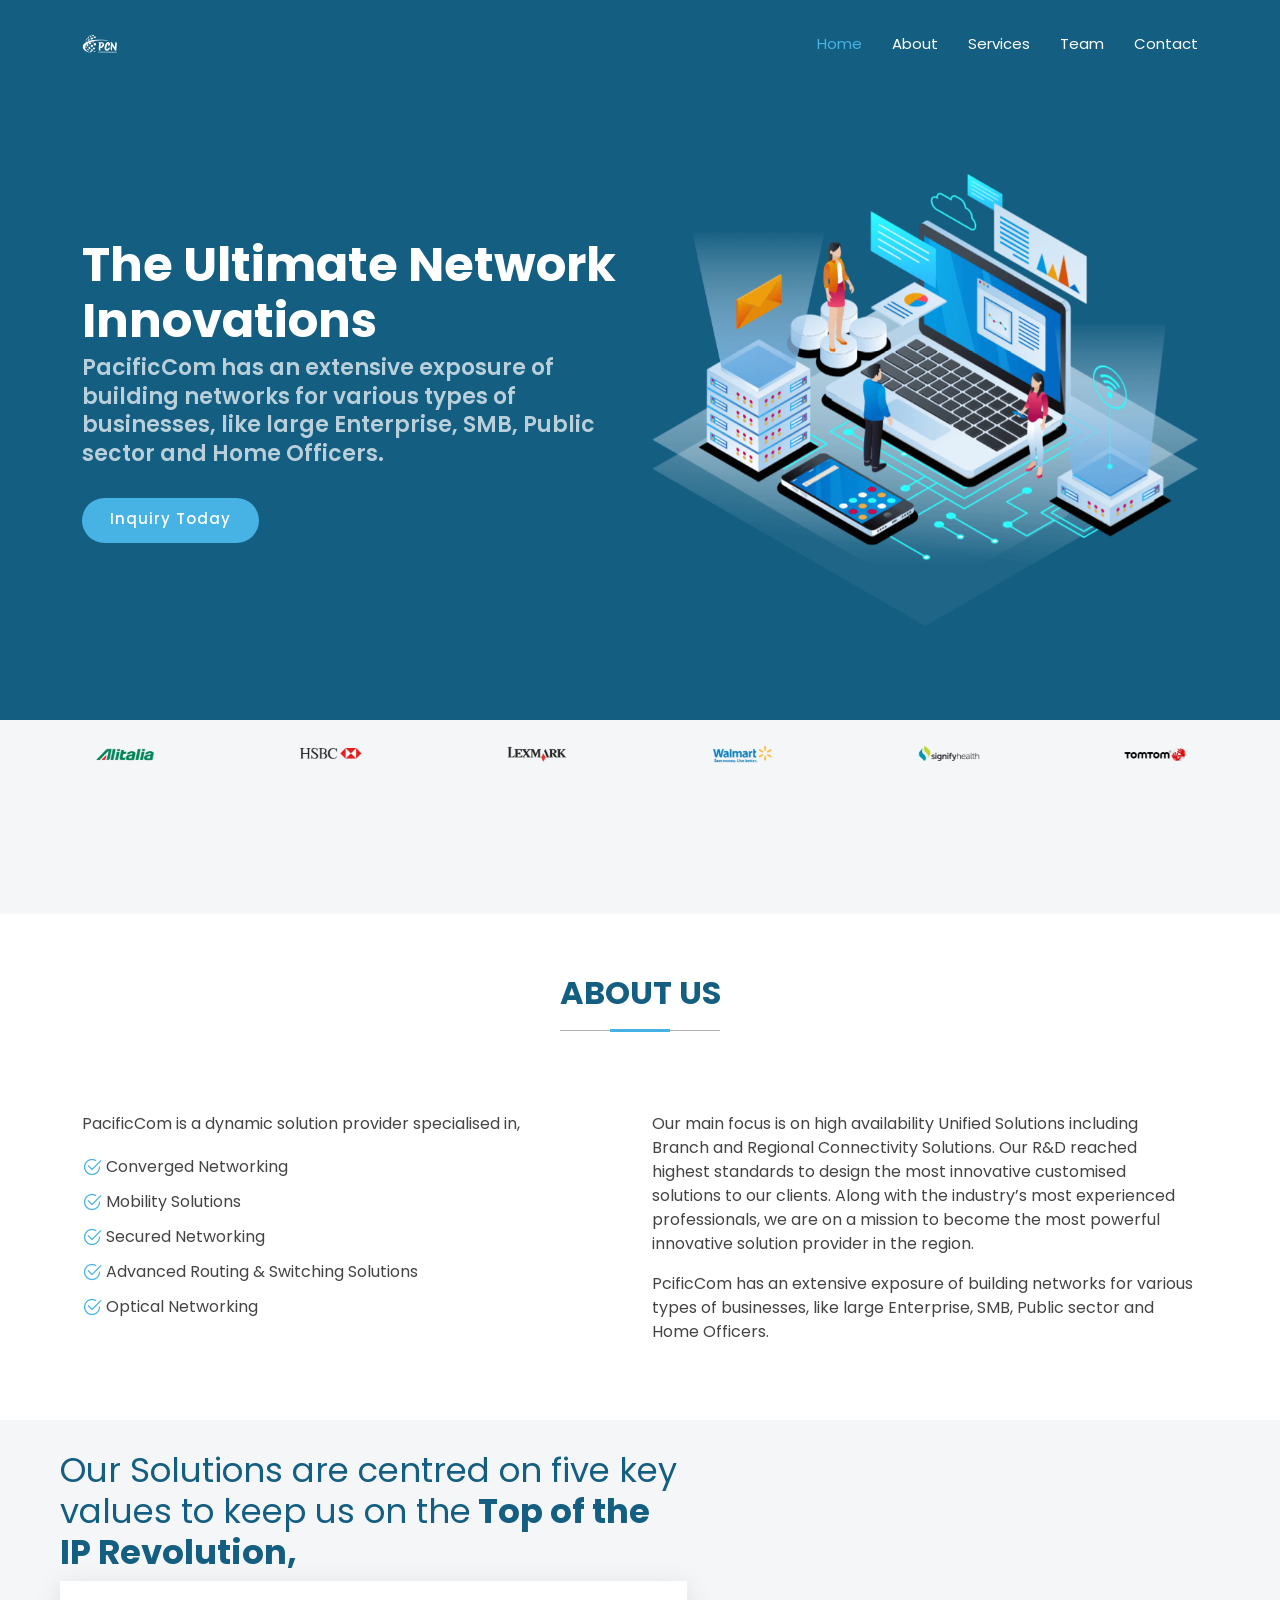
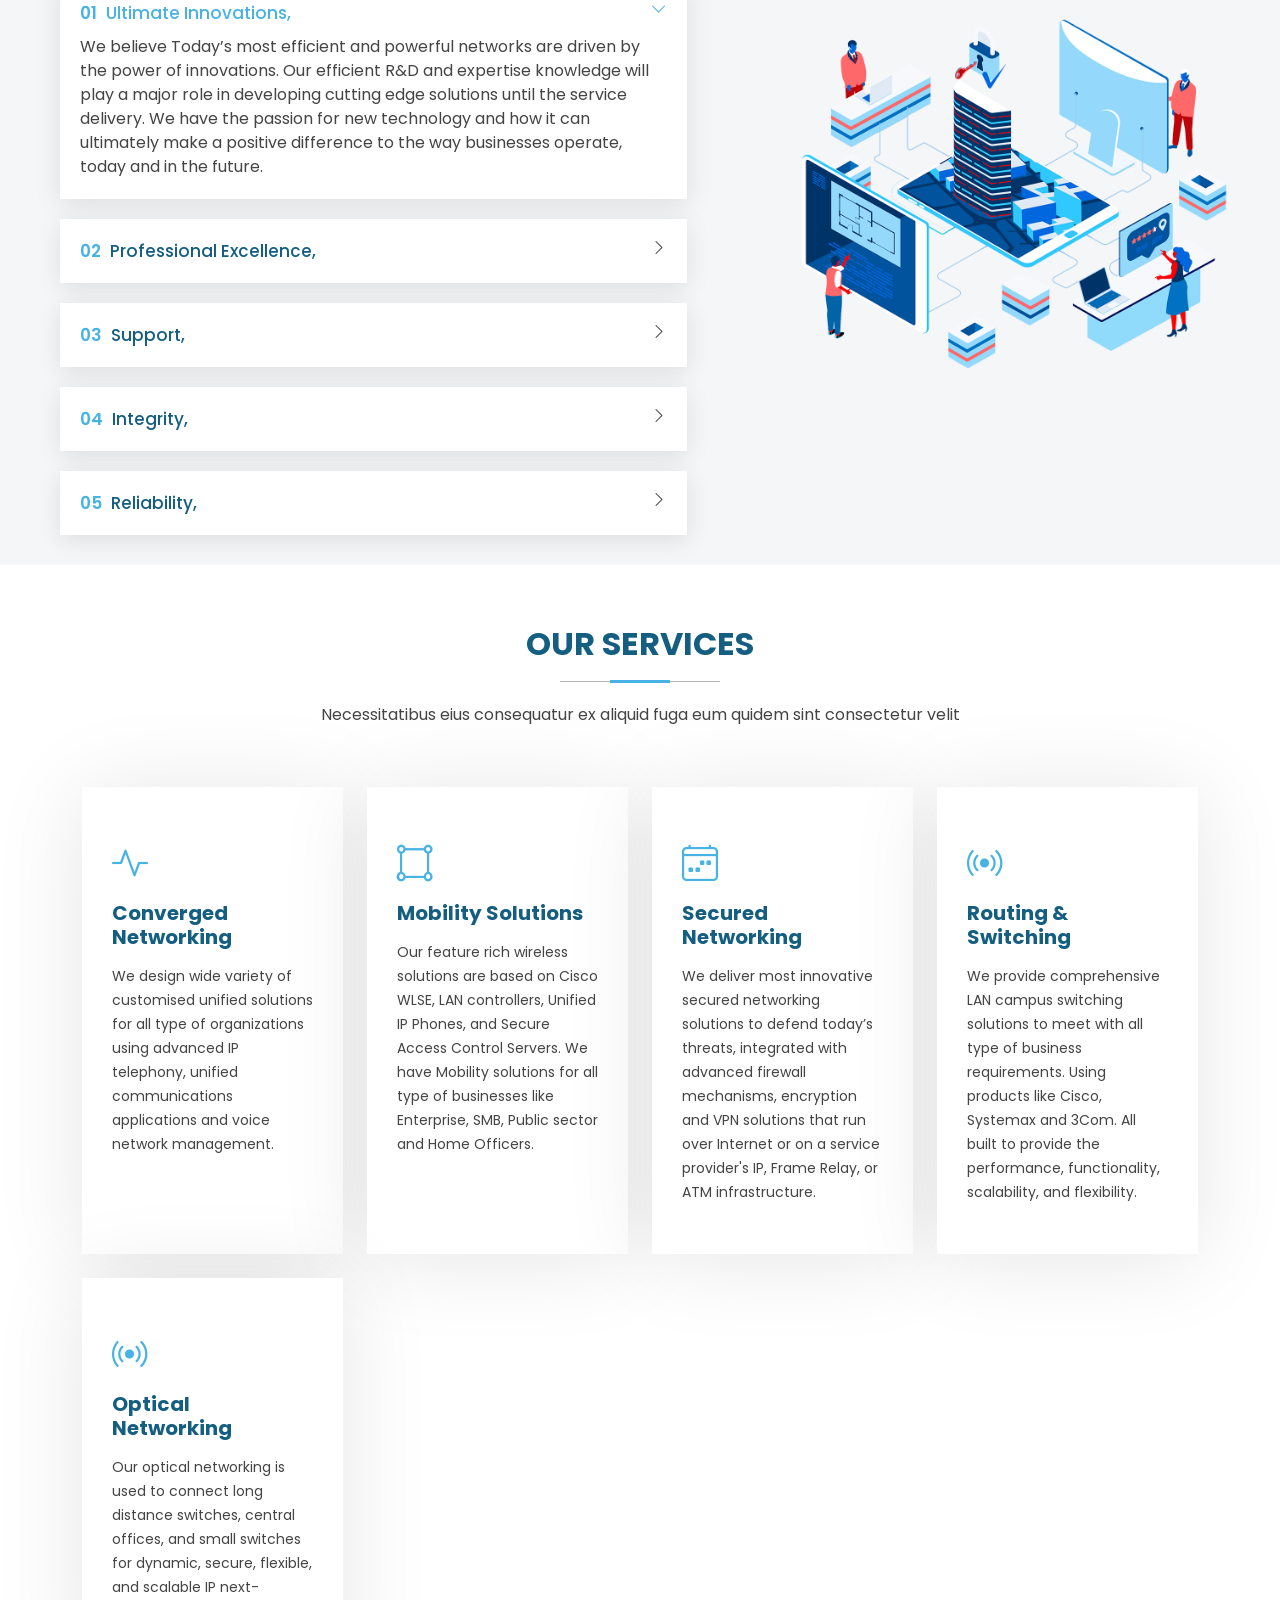
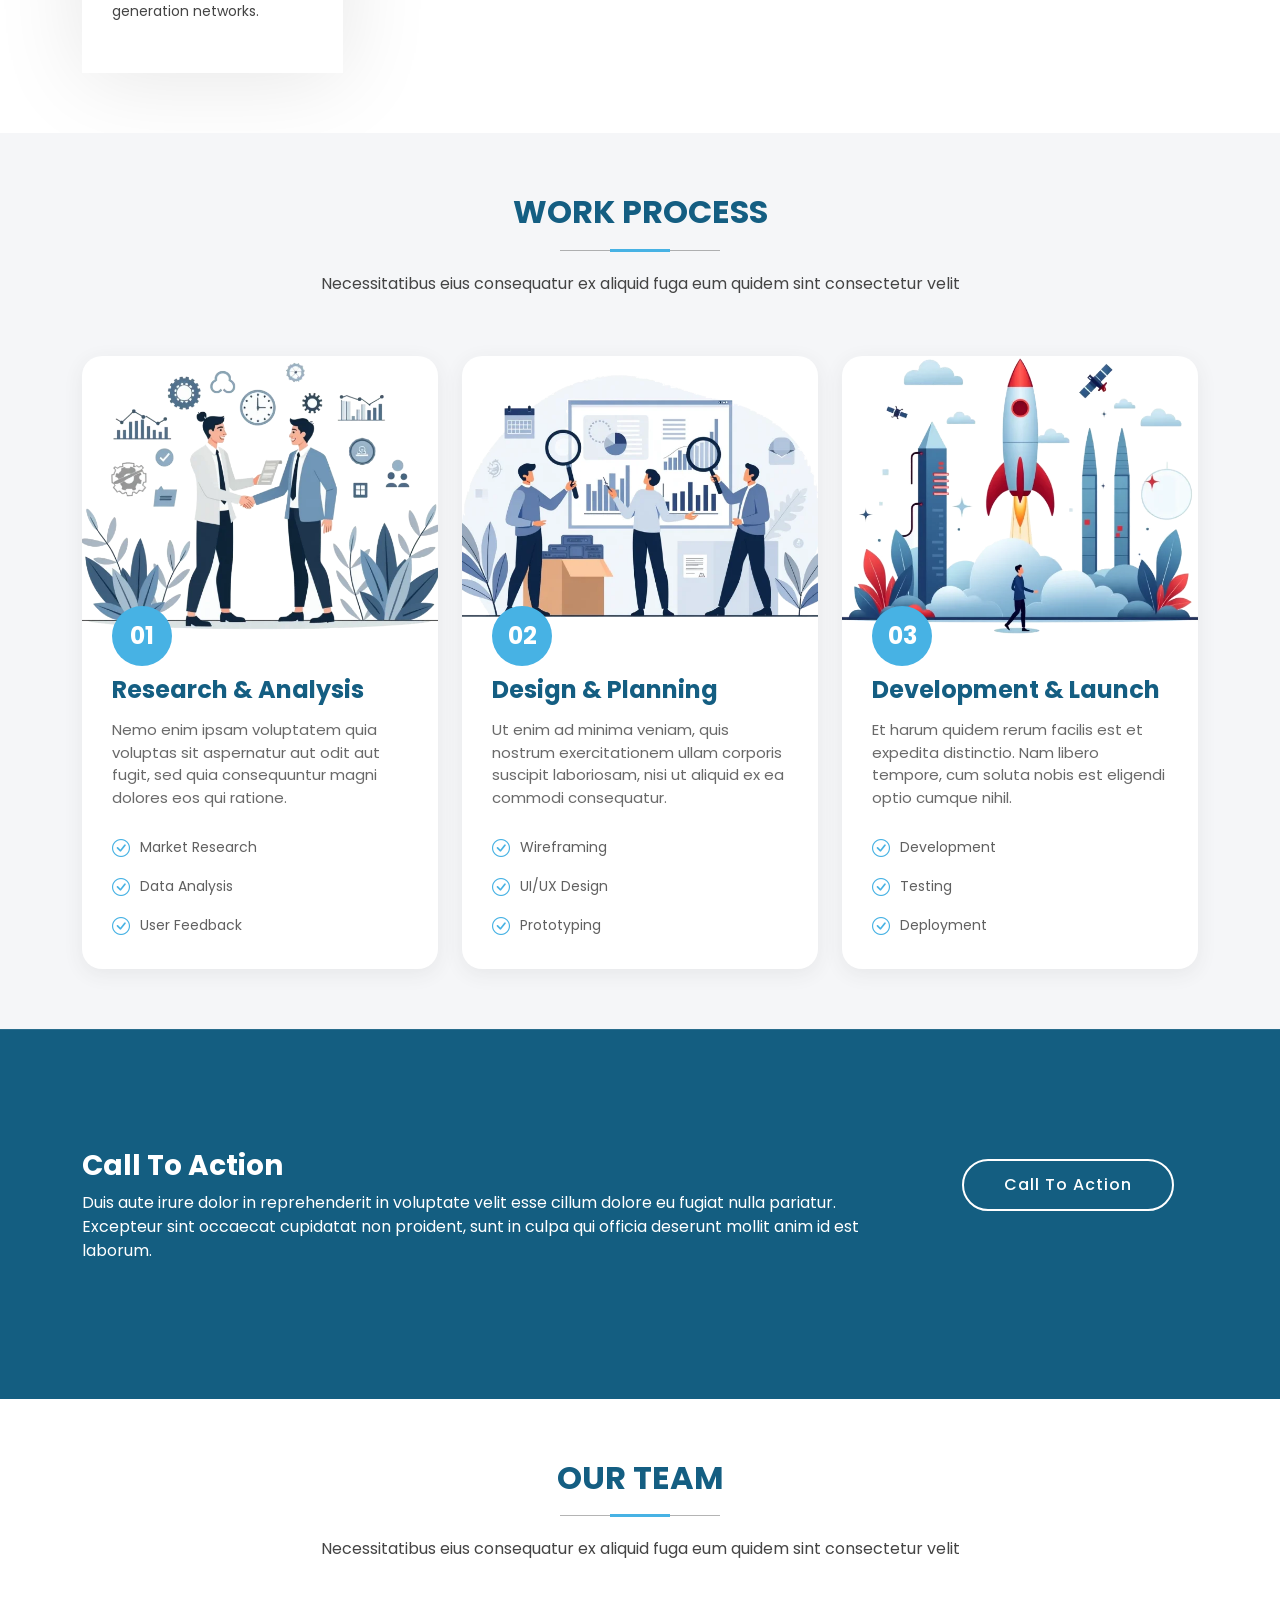
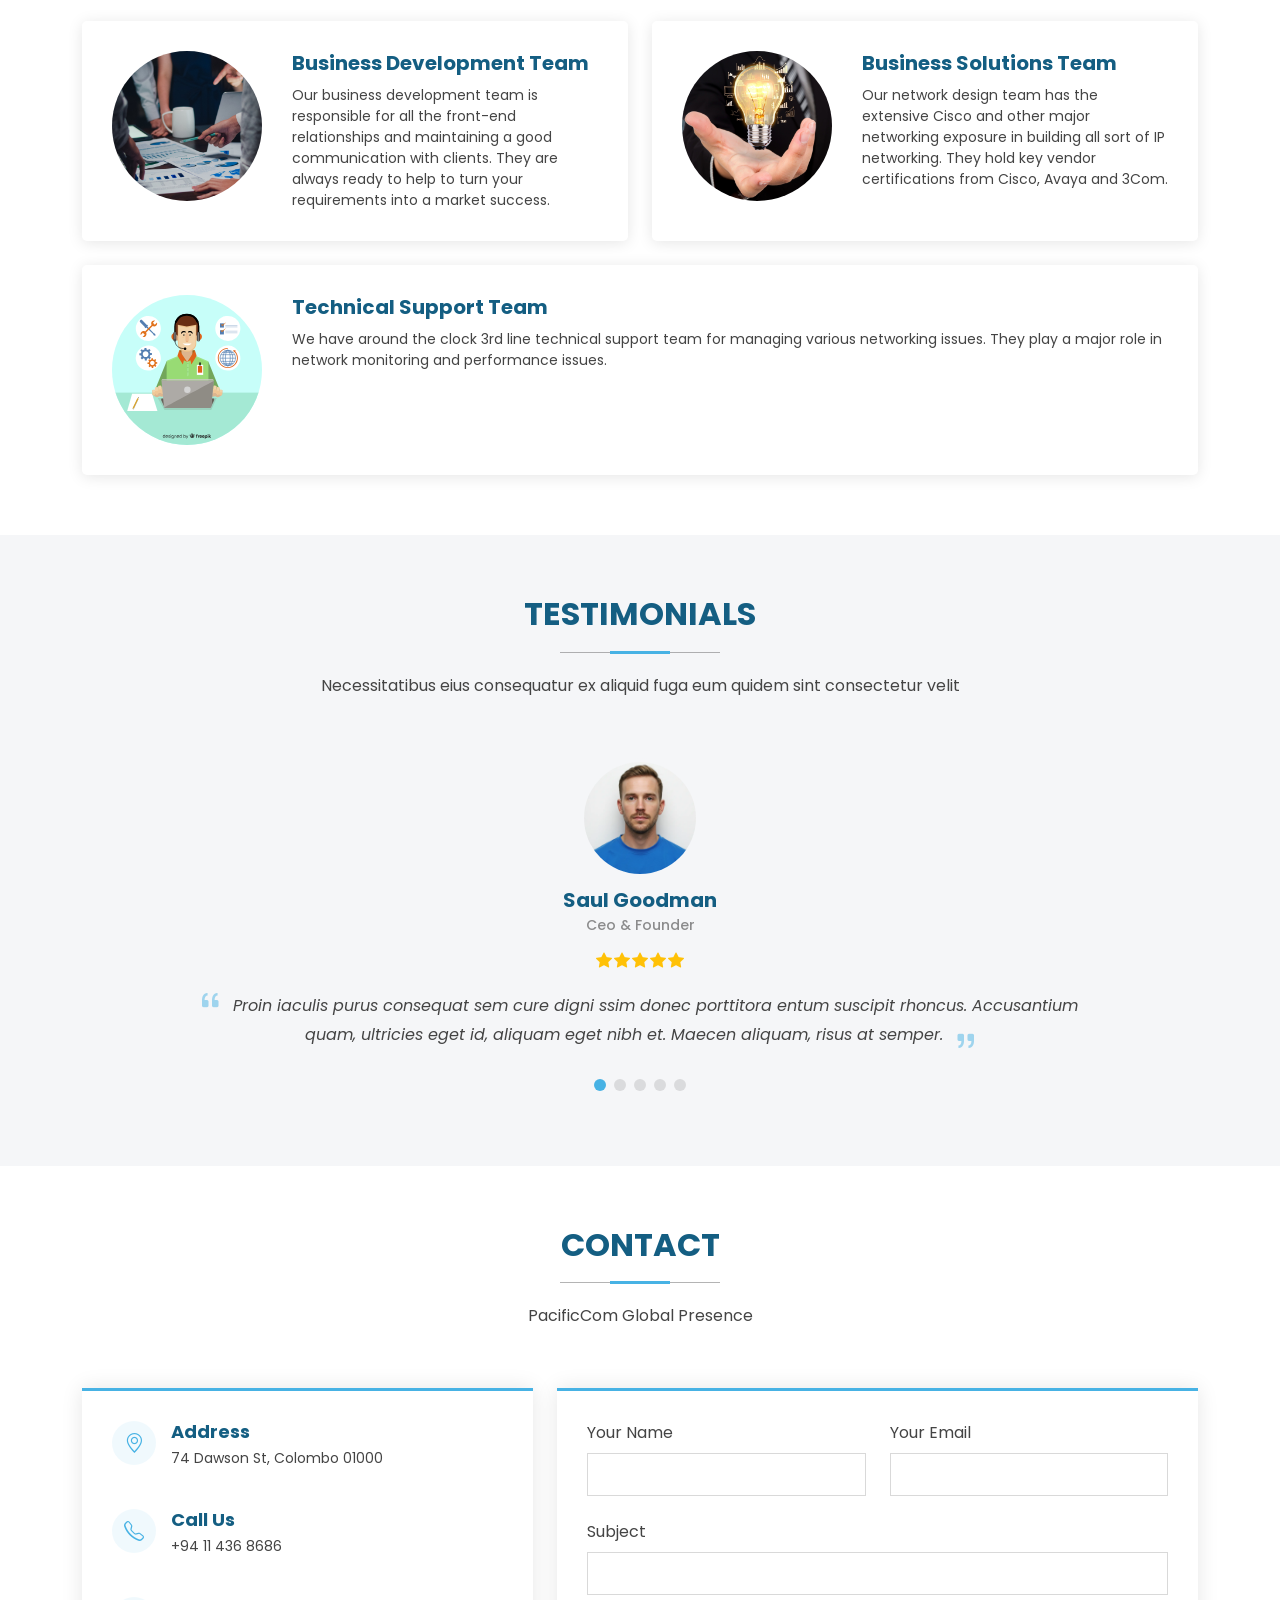
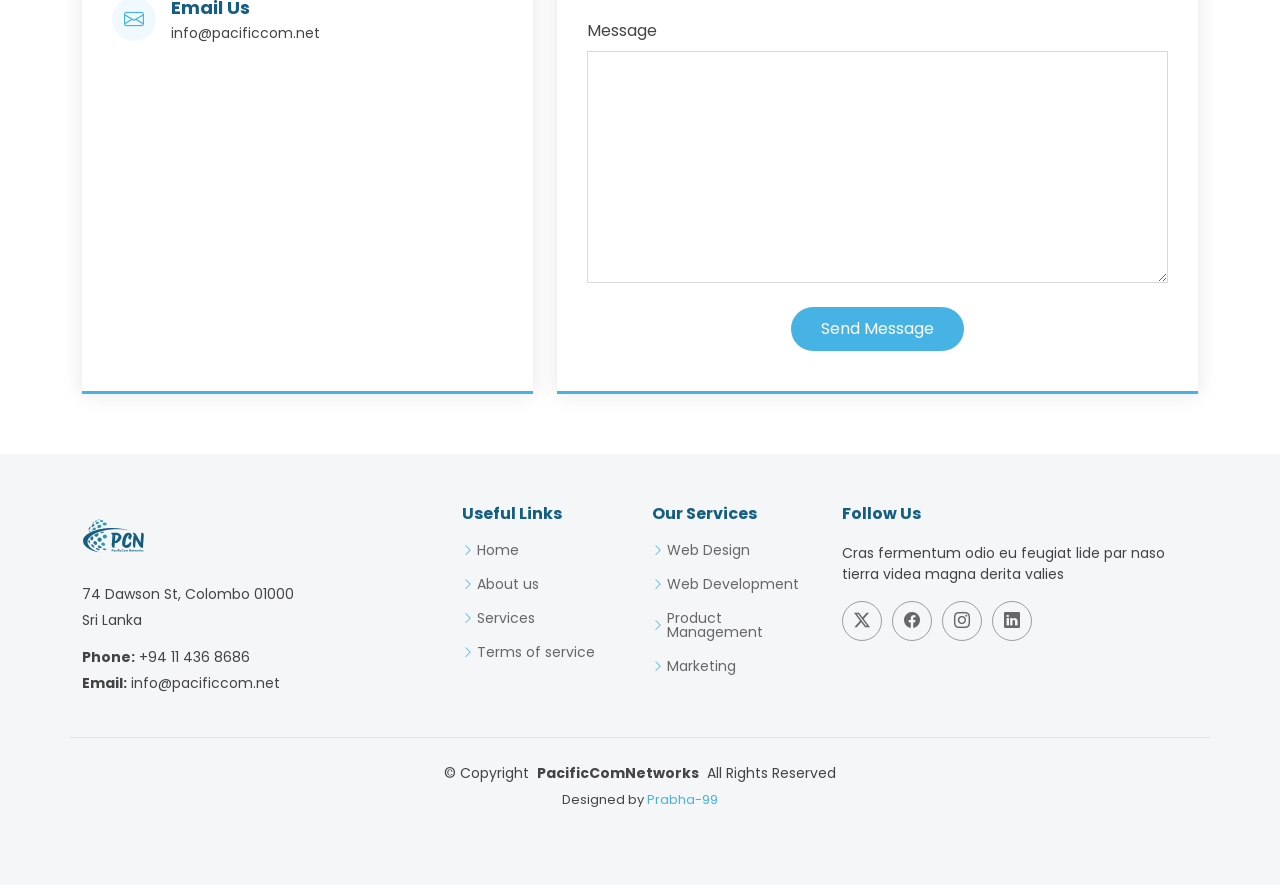
==== commit fa893838: "newfilesadded" ====
--- a/index.html
+++ b/index.html
@@ -4,79 +4,47 @@
 <head>
   <meta charset="utf-8">
   <meta content="width=device-width, initial-scale=1.0" name="viewport">
-  <title>Index - iLanding Bootstrap Template</title>
+  <title>PacificCom</title>
   <meta name="description" content="">
   <meta name="keywords" content="">
 
-  <!-- Favicons -->
-  <link href="assets/img/favicon.png" rel="icon">
+  <link href="assets/img/favicon.svg" rel="icon">
   <link href="assets/img/apple-touch-icon.png" rel="apple-touch-icon">
 
-  <!-- Fonts -->
   <link href="https://fonts.googleapis.com" rel="preconnect">
   <link href="https://fonts.gstatic.com" rel="preconnect" crossorigin>
-  <link href="https://fonts.googleapis.com/css2?family=Roboto:ital,wght@0,100;0,300;0,400;0,500;0,700;0,900;1,100;1,300;1,400;1,500;1,700;1,900&family=Inter:wght@100;200;300;400;500;600;700;800;900&family=Nunito:ital,wght@0,200;0,300;0,400;0,500;0,600;0,700;0,800;0,900;1,200;1,300;1,400;1,500;1,600;1,700;1,800;1,900&display=swap" rel="stylesheet">
-
-  <!-- Vendor CSS Files -->
+  <link href="https://fonts.googleapis.com/css2?family=Open+Sans:ital,wght@0,300;0,400;0,500;0,600;0,700;0,800;1,300;1,400;1,500;1,600;1,700;1,800&family=Poppins:ital,wght@0,100;0,200;0,300;0,400;0,500;0,600;0,700;0,800;0,900;1,100;1,200;1,300;1,400;1,500;1,600;1,700;1,800;1,900&family=Jost:ital,wght@0,100;0,200;0,300;0,400;0,500;0,600;0,700;0,800;0,900;1,100;1,200;1,300;1,400;1,500;1,600;1,700;1,800;1,900&display=swap" rel="stylesheet">
+
   <link href="assets/vendor/bootstrap/css/bootstrap.min.css" rel="stylesheet">
   <link href="assets/vendor/bootstrap-icons/bootstrap-icons.css" rel="stylesheet">
   <link href="assets/vendor/aos/aos.css" rel="stylesheet">
   <link href="assets/vendor/glightbox/css/glightbox.min.css" rel="stylesheet">
   <link href="assets/vendor/swiper/swiper-bundle.min.css" rel="stylesheet">
-
-  <!-- Main CSS File -->
   <link href="assets/css/main.css" rel="stylesheet">
-
-  <!-- =======================================================
-  * Template Name: iLanding
-  * Template URL: https://bootstrapmade.com/ilanding-bootstrap-landing-page-template/
-  * Updated: Nov 12 2024 with Bootstrap v5.3.3
-  * Author: BootstrapMade.com
-  * License: https://bootstrapmade.com/license/
-  ======================================================== -->
 </head>
 
 <body class="index-page">
 
   <header id="header" class="header d-flex align-items-center fixed-top">
-    <div class="header-container container-fluid container-xl position-relative d-flex align-items-center justify-content-between">
-
-      <a href="index.html" class="logo d-flex align-items-center me-auto me-xl-0">
-        <!-- Uncomment the line below if you also wish to use an image logo -->
-        <!-- <img src="assets/img/logo.png" alt=""> -->
-        <h1 class="sitename">iLanding</h1>
+    <div class="container-fluid container-xl position-relative d-flex align-items-center">
+
+      <a href="index.html" class="logo d-flex align-items-center me-auto">
+        <img src="assets/img/whitelogo.svg" alt="" height="60px" >
+        <!-- <h1 class="sitename">Arsha</h1> -->
       </a>
 
       <nav id="navmenu" class="navmenu">
         <ul>
           <li><a href="#hero" class="active">Home</a></li>
           <li><a href="#about">About</a></li>
-          <li><a href="#features">Features</a></li>
           <li><a href="#services">Services</a></li>
-          <li><a href="#pricing">Pricing</a></li>
-          <li class="dropdown"><a href="#"><span>Dropdown</span> <i class="bi bi-chevron-down toggle-dropdown"></i></a>
-            <ul>
-              <li><a href="#">Dropdown 1</a></li>
-              <li class="dropdown"><a href="#"><span>Deep Dropdown</span> <i class="bi bi-chevron-down toggle-dropdown"></i></a>
-                <ul>
-                  <li><a href="#">Deep Dropdown 1</a></li>
-                  <li><a href="#">Deep Dropdown 2</a></li>
-                  <li><a href="#">Deep Dropdown 3</a></li>
-                  <li><a href="#">Deep Dropdown 4</a></li>
-                  <li><a href="#">Deep Dropdown 5</a></li>
-                </ul>
-              </li>
-              <li><a href="#">Dropdown 2</a></li>
-              <li><a href="#">Dropdown 3</a></li>
-              <li><a href="#">Dropdown 4</a></li>
-            </ul>
-          </li>
+          <li><a href="#team">Team</a></li>
           <li><a href="#contact">Contact</a></li>
         </ul>
         <i class="mobile-nav-toggle d-xl-none bi bi-list"></i>
       </nav>
 
-      <a class="btn-getstarted" href="index.html#about">Get Started</a>
+      <!-- <a class="btn-getstarted" href="#about">Get Started</a> -->
 
     </div>
   </header>
@@ -84,488 +52,29 @@
   <main class="main">
 
     <!-- Hero Section -->
-    <section id="hero" class="hero section">
-
-      <div class="container" data-aos="fade-up" data-aos-delay="100">
-
-        <div class="row align-items-center">
-          <div class="col-lg-6">
-            <div class="hero-content" data-aos="fade-up" data-aos-delay="200">
-              <div class="company-badge mb-4">
-                <i class="bi bi-gear-fill me-2"></i>
-                Working for your success
-              </div>
-
-              <h1 class="mb-4">
-                Maecenas Vitae <br>
-                Consectetur Led <br>
-                <span class="accent-text">Vestibulum Ante</span>
-              </h1>
-
-              <p class="mb-4 mb-md-5">
-                Nullam quis ante. Etiam sit amet orci eget eros faucibus tincidunt.
-                Duis leo. Sed fringilla mauris sit amet nibh. Donec sodales sagittis magna.
-              </p>
-
-              <div class="hero-buttons">
-                <a href="#about" class="btn btn-primary me-0 me-sm-2 mx-1">Get Started</a>
-                <a href="https://www.youtube.com/watch?v=Y7f98aduVJ8" class="btn btn-link mt-2 mt-sm-0 glightbox">
-                  <i class="bi bi-play-circle me-1"></i>
-                  Play Video
-                </a>
-              </div>
-            </div>
-          </div>
-
-          <div class="col-lg-6">
-            <div class="hero-image" data-aos="zoom-out" data-aos-delay="300">
-              <img src="assets/img/illustration-1.webp" alt="Hero Image" class="img-fluid">
-
-              <div class="customers-badge">
-                <div class="customer-avatars">
-                  <img src="assets/img/avatar-1.webp" alt="Customer 1" class="avatar">
-                  <img src="assets/img/avatar-2.webp" alt="Customer 2" class="avatar">
-                  <img src="assets/img/avatar-3.webp" alt="Customer 3" class="avatar">
-                  <img src="assets/img/avatar-4.webp" alt="Customer 4" class="avatar">
-                  <img src="assets/img/avatar-5.webp" alt="Customer 5" class="avatar">
-                  <span class="avatar more">12+</span>
-                </div>
-                <p class="mb-0 mt-2">12,000+ lorem ipsum dolor sit amet consectetur adipiscing elit</p>
-              </div>
-            </div>
-          </div>
-        </div>
-
-        <div class="row stats-row gy-4 mt-5" data-aos="fade-up" data-aos-delay="500">
-          <div class="col-lg-3 col-md-6">
-            <div class="stat-item">
-              <div class="stat-icon">
-                <i class="bi bi-trophy"></i>
-              </div>
-              <div class="stat-content">
-                <h4>3x Won Awards</h4>
-                <p class="mb-0">Vestibulum ante ipsum</p>
-              </div>
-            </div>
-          </div>
-          <div class="col-lg-3 col-md-6">
-            <div class="stat-item">
-              <div class="stat-icon">
-                <i class="bi bi-briefcase"></i>
-              </div>
-              <div class="stat-content">
-                <h4>6.5k Faucibus</h4>
-                <p class="mb-0">Nullam quis ante</p>
-              </div>
-            </div>
-          </div>
-          <div class="col-lg-3 col-md-6">
-            <div class="stat-item">
-              <div class="stat-icon">
-                <i class="bi bi-graph-up"></i>
-              </div>
-              <div class="stat-content">
-                <h4>80k Mauris</h4>
-                <p class="mb-0">Etiam sit amet orci</p>
-              </div>
-            </div>
-          </div>
-          <div class="col-lg-3 col-md-6">
-            <div class="stat-item">
-              <div class="stat-icon">
-                <i class="bi bi-award"></i>
-              </div>
-              <div class="stat-content">
-                <h4>6x Phasellus</h4>
-                <p class="mb-0">Vestibulum ante ipsum</p>
-              </div>
-            </div>
-          </div>
-        </div>
-
-      </div>
-
-    </section><!-- /Hero Section -->
-
-    <!-- About Section -->
-    <section id="about" class="about section">
-
-      <div class="container" data-aos="fade-up" data-aos-delay="100">
-
-        <div class="row gy-4 align-items-center justify-content-between">
-
-          <div class="col-xl-5" data-aos="fade-up" data-aos-delay="200">
-            <span class="about-meta">MORE ABOUT US</span>
-            <h2 class="about-title">Voluptas enim suscipit temporibus</h2>
-            <p class="about-description">Sed ut perspiciatis unde omnis iste natus error sit voluptatem accusantium doloremque laudantium, totam rem aperiam, eaque ipsa quae ab illo inventore veritatis et quasi architecto beatae vitae dicta sunt explicabo.</p>
-
-            <div class="row feature-list-wrapper">
-              <div class="col-md-6">
-                <ul class="feature-list">
-                  <li><i class="bi bi-check-circle-fill"></i> Lorem ipsum dolor sit amet</li>
-                  <li><i class="bi bi-check-circle-fill"></i> Consectetur adipiscing elit</li>
-                  <li><i class="bi bi-check-circle-fill"></i> Sed do eiusmod tempor</li>
-                </ul>
-              </div>
-              <div class="col-md-6">
-                <ul class="feature-list">
-                  <li><i class="bi bi-check-circle-fill"></i> Incididunt ut labore et</li>
-                  <li><i class="bi bi-check-circle-fill"></i> Dolore magna aliqua</li>
-                  <li><i class="bi bi-check-circle-fill"></i> Ut enim ad minim veniam</li>
-                </ul>
-              </div>
-            </div>
-
-            <div class="info-wrapper">
-              <div class="row gy-4">
-                <div class="col-lg-5">
-                  <div class="profile d-flex align-items-center gap-3">
-                    <img src="assets/img/avatar-1.webp" alt="CEO Profile" class="profile-image">
-                    <div>
-                      <h4 class="profile-name">Mario Smith</h4>
-                      <p class="profile-position">CEO &amp; Founder</p>
-                    </div>
-                  </div>
-                </div>
-                <div class="col-lg-7">
-                  <div class="contact-info d-flex align-items-center gap-2">
-                    <i class="bi bi-telephone-fill"></i>
-                    <div>
-                      <p class="contact-label">Call us anytime</p>
-                      <p class="contact-number">+123 456-789</p>
-                    </div>
-                  </div>
-                </div>
-              </div>
-            </div>
-          </div>
-
-          <div class="col-xl-6" data-aos="fade-up" data-aos-delay="300">
-            <div class="image-wrapper">
-              <div class="images position-relative" data-aos="zoom-out" data-aos-delay="400">
-                <img src="assets/img/about-5.webp" alt="Business Meeting" class="img-fluid main-image rounded-4">
-                <img src="assets/img/about-2.webp" alt="Team Discussion" class="img-fluid small-image rounded-4">
-              </div>
-              <div class="experience-badge floating">
-                <h3>15+ <span>Years</span></h3>
-                <p>Of experience in business service</p>
-              </div>
-            </div>
-          </div>
-        </div>
-
-      </div>
-
-    </section><!-- /About Section -->
-
-    <!-- Features Section -->
-    <section id="features" class="features section">
-
-      <!-- Section Title -->
-      <div class="container section-title" data-aos="fade-up">
-        <h2>Features</h2>
-        <p>Necessitatibus eius consequatur ex aliquid fuga eum quidem sint consectetur velit</p>
-      </div><!-- End Section Title -->
+    <section id="hero" class="hero section dark-background">
 
       <div class="container">
-
-        <div class="d-flex justify-content-center">
-
-          <ul class="nav nav-tabs" data-aos="fade-up" data-aos-delay="100">
-
-            <li class="nav-item">
-              <a class="nav-link active show" data-bs-toggle="tab" data-bs-target="#features-tab-1">
-                <h4>Modisit</h4>
-              </a>
-            </li><!-- End tab nav item -->
-
-            <li class="nav-item">
-              <a class="nav-link" data-bs-toggle="tab" data-bs-target="#features-tab-2">
-                <h4>Praesenti</h4>
-              </a><!-- End tab nav item -->
-
-            </li>
-            <li class="nav-item">
-              <a class="nav-link" data-bs-toggle="tab" data-bs-target="#features-tab-3">
-                <h4>Explica</h4>
-              </a>
-            </li><!-- End tab nav item -->
-
-          </ul>
-
-        </div>
-
-        <div class="tab-content" data-aos="fade-up" data-aos-delay="200">
-
-          <div class="tab-pane fade active show" id="features-tab-1">
-            <div class="row">
-              <div class="col-lg-6 order-2 order-lg-1 mt-3 mt-lg-0 d-flex flex-column justify-content-center">
-                <h3>Voluptatem dignissimos provident</h3>
-                <p class="fst-italic">
-                  Lorem ipsum dolor sit amet, consectetur adipiscing elit, sed do eiusmod tempor incididunt ut labore et dolore
-                  magna aliqua.
-                </p>
-                <ul>
-                  <li><i class="bi bi-check2-all"></i> <span>Ullamco laboris nisi ut aliquip ex ea commodo consequat.</span></li>
-                  <li><i class="bi bi-check2-all"></i> <span>Duis aute irure dolor in reprehenderit in voluptate velit.</span></li>
-                  <li><i class="bi bi-check2-all"></i> <span>Ullamco laboris nisi ut aliquip ex ea commodo consequat. Duis aute irure dolor in reprehenderit in voluptate trideta storacalaperda mastiro dolore eu fugiat nulla pariatur.</span></li>
-                </ul>
-              </div>
-              <div class="col-lg-6 order-1 order-lg-2 text-center">
-                <img src="assets/img/features-illustration-1.webp" alt="" class="img-fluid">
-              </div>
-            </div>
-          </div><!-- End tab content item -->
-
-          <div class="tab-pane fade" id="features-tab-2">
-            <div class="row">
-              <div class="col-lg-6 order-2 order-lg-1 mt-3 mt-lg-0 d-flex flex-column justify-content-center">
-                <h3>Neque exercitationem debitis</h3>
-                <p class="fst-italic">
-                  Lorem ipsum dolor sit amet, consectetur adipiscing elit, sed do eiusmod tempor incididunt ut labore et dolore
-                  magna aliqua.
-                </p>
-                <ul>
-                  <li><i class="bi bi-check2-all"></i> <span>Ullamco laboris nisi ut aliquip ex ea commodo consequat.</span></li>
-                  <li><i class="bi bi-check2-all"></i> <span>Duis aute irure dolor in reprehenderit in voluptate velit.</span></li>
-                  <li><i class="bi bi-check2-all"></i> <span>Provident mollitia neque rerum asperiores dolores quos qui a. Ipsum neque dolor voluptate nisi sed.</span></li>
-                  <li><i class="bi bi-check2-all"></i> <span>Ullamco laboris nisi ut aliquip ex ea commodo consequat. Duis aute irure dolor in reprehenderit in voluptate trideta storacalaperda mastiro dolore eu fugiat nulla pariatur.</span></li>
-                </ul>
-              </div>
-              <div class="col-lg-6 order-1 order-lg-2 text-center">
-                <img src="assets/img/features-illustration-2.webp" alt="" class="img-fluid">
-              </div>
-            </div>
-          </div><!-- End tab content item -->
-
-          <div class="tab-pane fade" id="features-tab-3">
-            <div class="row">
-              <div class="col-lg-6 order-2 order-lg-1 mt-3 mt-lg-0 d-flex flex-column justify-content-center">
-                <h3>Voluptatibus commodi accusamu</h3>
-                <ul>
-                  <li><i class="bi bi-check2-all"></i> <span>Ullamco laboris nisi ut aliquip ex ea commodo consequat.</span></li>
-                  <li><i class="bi bi-check2-all"></i> <span>Duis aute irure dolor in reprehenderit in voluptate velit.</span></li>
-                  <li><i class="bi bi-check2-all"></i> <span>Provident mollitia neque rerum asperiores dolores quos qui a. Ipsum neque dolor voluptate nisi sed.</span></li>
-                </ul>
-                <p class="fst-italic">
-                  Lorem ipsum dolor sit amet, consectetur adipiscing elit, sed do eiusmod tempor incididunt ut labore et dolore
-                  magna aliqua.
-                </p>
-              </div>
-              <div class="col-lg-6 order-1 order-lg-2 text-center">
-                <img src="assets/img/features-illustration-3.webp" alt="" class="img-fluid">
-              </div>
-            </div>
-          </div><!-- End tab content item -->
-
-        </div>
-
-      </div>
-
-    </section><!-- /Features Section -->
-
-    <!-- Features Cards Section -->
-    <section id="features-cards" class="features-cards section">
-
-      <div class="container">
-
         <div class="row gy-4">
-
-          <div class="col-xl-3 col-md-6" data-aos="zoom-in" data-aos-delay="100">
-            <div class="feature-box orange">
-              <i class="bi bi-award"></i>
-              <h4>Corporis voluptates</h4>
-              <p>Consequuntur sunt aut quasi enim aliquam quae harum pariatur laboris nisi ut aliquip</p>
-            </div>
-          </div><!-- End Feature Borx-->
-
-          <div class="col-xl-3 col-md-6" data-aos="zoom-in" data-aos-delay="200">
-            <div class="feature-box blue">
-              <i class="bi bi-patch-check"></i>
-              <h4>Explicabo consectetur</h4>
-              <p>Est autem dicta beatae suscipit. Sint veritatis et sit quasi ab aut inventore</p>
-            </div>
-          </div><!-- End Feature Borx-->
-
-          <div class="col-xl-3 col-md-6" data-aos="zoom-in" data-aos-delay="300">
-            <div class="feature-box green">
-              <i class="bi bi-sunrise"></i>
-              <h4>Ullamco laboris</h4>
-              <p>Excepteur sint occaecat cupidatat non proident, sunt in culpa qui officia deserunt</p>
-            </div>
-          </div><!-- End Feature Borx-->
-
-          <div class="col-xl-3 col-md-6" data-aos="zoom-in" data-aos-delay="400">
-            <div class="feature-box red">
-              <i class="bi bi-shield-check"></i>
-              <h4>Labore consequatur</h4>
-              <p>Aut suscipit aut cum nemo deleniti aut omnis. Doloribus ut maiores omnis facere</p>
-            </div>
-          </div><!-- End Feature Borx-->
-
-        </div>
-
-      </div>
-
-    </section><!-- /Features Cards Section -->
-
-    <!-- Features 2 Section -->
-    <section id="features-2" class="features-2 section">
-
-      <div class="container" data-aos="fade-up" data-aos-delay="100">
-
-        <div class="row align-items-center">
-
-          <div class="col-lg-4">
-
-            <div class="feature-item text-end mb-5" data-aos="fade-right" data-aos-delay="200">
-              <div class="d-flex align-items-center justify-content-end gap-4">
-                <div class="feature-content">
-                  <h3>Use On Any Device</h3>
-                  <p>Vestibulum ante ipsum primis in faucibus orci luctus et ultrices posuere cubilia Curae; In ac dui quis mi consectetuer lacinia.</p>
-                </div>
-                <div class="feature-icon flex-shrink-0">
-                  <i class="bi bi-display"></i>
-                </div>
-              </div>
-            </div><!-- End .feature-item -->
-
-            <div class="feature-item text-end mb-5" data-aos="fade-right" data-aos-delay="300">
-              <div class="d-flex align-items-center justify-content-end gap-4">
-                <div class="feature-content">
-                  <h3>Feather Icons</h3>
-                  <p>Phasellus ullamcorper ipsum rutrum nunc nunc nonummy metus vestibulum volutpat sapien arcu sed augue aliquam erat volutpat.</p>
-                </div>
-                <div class="feature-icon flex-shrink-0">
-                  <i class="bi bi-feather"></i>
-                </div>
-              </div>
-            </div><!-- End .feature-item -->
-
-            <div class="feature-item text-end" data-aos="fade-right" data-aos-delay="400">
-              <div class="d-flex align-items-center justify-content-end gap-4">
-                <div class="feature-content">
-                  <h3>Retina Ready</h3>
-                  <p>Aenean tellus metus bibendum sed posuere ac mattis non nunc vestibulum fringilla purus sit amet fermentum aenean commodo.</p>
-                </div>
-                <div class="feature-icon flex-shrink-0">
-                  <i class="bi bi-eye"></i>
-                </div>
-              </div>
-            </div><!-- End .feature-item -->
-
-          </div>
-
-          <div class="col-lg-4" data-aos="zoom-in" data-aos-delay="200">
-            <div class="phone-mockup text-center">
-              <img src="assets/img/phone-app-screen.webp" alt="Phone Mockup" class="img-fluid">
-            </div>
-          </div><!-- End Phone Mockup -->
-
-          <div class="col-lg-4">
-
-            <div class="feature-item mb-5" data-aos="fade-left" data-aos-delay="200">
-              <div class="d-flex align-items-center gap-4">
-                <div class="feature-icon flex-shrink-0">
-                  <i class="bi bi-code-square"></i>
-                </div>
-                <div class="feature-content">
-                  <h3>W3c Valid Code</h3>
-                  <p>Donec vitae sapien ut libero venenatis faucibus nullam quis ante etiam sit amet orci eget eros faucibus tincidunt.</p>
-                </div>
-              </div>
-            </div><!-- End .feature-item -->
-
-            <div class="feature-item mb-5" data-aos="fade-left" data-aos-delay="300">
-              <div class="d-flex align-items-center gap-4">
-                <div class="feature-icon flex-shrink-0">
-                  <i class="bi bi-phone"></i>
-                </div>
-                <div class="feature-content">
-                  <h3>Fully Responsive</h3>
-                  <p>Maecenas tempus tellus eget condimentum rhoncus sem quam semper libero sit amet adipiscing sem neque sed ipsum.</p>
-                </div>
-              </div>
-            </div><!-- End .feature-item -->
-
-            <div class="feature-item" data-aos="fade-left" data-aos-delay="400">
-              <div class="d-flex align-items-center gap-4">
-                <div class="feature-icon flex-shrink-0">
-                  <i class="bi bi-browser-chrome"></i>
-                </div>
-                <div class="feature-content">
-                  <h3>Browser Compatibility</h3>
-                  <p>Nullam dictum felis eu pede mollis pretium integer tincidunt cras dapibus vivamus elementum semper nisi aenean vulputate.</p>
-                </div>
-              </div>
-            </div><!-- End .feature-item -->
-
-          </div>
-        </div>
-
-      </div>
-
-    </section><!-- /Features 2 Section -->
-
-    <!-- Call To Action Section -->
-    <section id="call-to-action" class="call-to-action section">
-
-      <div class="container" data-aos="fade-up" data-aos-delay="100">
-
-        <div class="row content justify-content-center align-items-center position-relative">
-          <div class="col-lg-8 mx-auto text-center">
-            <h2 class="display-4 mb-4">Maecenas tempus tellus eget condimentum</h2>
-            <p class="mb-4">Vestibulum ante ipsum primis in faucibus orci luctus et ultrices posuere cubilia Curae; Donec velit neque, auctor sit amet aliquam vel</p>
-            <a href="#" class="btn btn-cta">Call To Action</a>
-          </div>
-
-          <!-- Abstract Background Elements -->
-          <div class="shape shape-1">
-            <svg viewBox="0 0 200 200" xmlns="http://www.w3.org/2000/svg">
-              <path d="M47.1,-57.1C59.9,-45.6,68.5,-28.9,71.4,-10.9C74.2,7.1,71.3,26.3,61.5,41.1C51.7,55.9,35,66.2,16.9,69.2C-1.3,72.2,-21,67.8,-36.9,57.9C-52.8,48,-64.9,32.6,-69.1,15.1C-73.3,-2.4,-69.5,-22,-59.4,-37.1C-49.3,-52.2,-32.8,-62.9,-15.7,-64.9C1.5,-67,34.3,-68.5,47.1,-57.1Z" transform="translate(100 100)"></path>
-            </svg>
-          </div>
-
-          <div class="shape shape-2">
-            <svg viewBox="0 0 200 200" xmlns="http://www.w3.org/2000/svg">
-              <path d="M41.3,-49.1C54.4,-39.3,66.6,-27.2,71.1,-12.1C75.6,3,72.4,20.9,63.3,34.4C54.2,47.9,39.2,56.9,23.2,62.3C7.1,67.7,-10,69.4,-24.8,64.1C-39.7,58.8,-52.3,46.5,-60.1,31.5C-67.9,16.4,-70.9,-1.4,-66.3,-16.6C-61.8,-31.8,-49.7,-44.3,-36.3,-54C-22.9,-63.7,-8.2,-70.6,3.6,-75.1C15.4,-79.6,28.2,-58.9,41.3,-49.1Z" transform="translate(100 100)"></path>
-            </svg>
-          </div>
-
-          <!-- Dot Pattern Groups -->
-          <div class="dots dots-1">
-            <svg viewBox="0 0 100 100" xmlns="http://www.w3.org/2000/svg">
-              <pattern id="dot-pattern" x="0" y="0" width="20" height="20" patternUnits="userSpaceOnUse">
-                <circle cx="2" cy="2" r="2" fill="currentColor"></circle>
-              </pattern>
-              <rect width="100" height="100" fill="url(#dot-pattern)"></rect>
-            </svg>
-          </div>
-
-          <div class="dots dots-2">
-            <svg viewBox="0 0 100 100" xmlns="http://www.w3.org/2000/svg">
-              <pattern id="dot-pattern-2" x="0" y="0" width="20" height="20" patternUnits="userSpaceOnUse">
-                <circle cx="2" cy="2" r="2" fill="currentColor"></circle>
-              </pattern>
-              <rect width="100" height="100" fill="url(#dot-pattern-2)"></rect>
-            </svg>
-          </div>
-
-          <div class="shape shape-3">
-            <svg viewBox="0 0 200 200" xmlns="http://www.w3.org/2000/svg">
-              <path d="M43.3,-57.1C57.4,-46.5,71.1,-32.6,75.3,-16.2C79.5,0.2,74.2,19.1,65.1,35.3C56,51.5,43.1,65,27.4,71.7C11.7,78.4,-6.8,78.3,-23.9,72.4C-41,66.5,-56.7,54.8,-65.4,39.2C-74.1,23.6,-75.8,4,-71.7,-13.2C-67.6,-30.4,-57.7,-45.2,-44.3,-56.1C-30.9,-67,-15.5,-74,0.7,-74.9C16.8,-75.8,33.7,-70.7,43.3,-57.1Z" transform="translate(100 100)"></path>
-            </svg>
-          </div>
-        </div>
-
-      </div>
-
-    </section><!-- /Call To Action Section -->
+          <div class="col-lg-6 order-2 order-lg-1 d-flex flex-column justify-content-center" data-aos="zoom-out">
+            <h1>The Ultimate Network Innovations</h1>
+            <p>PacificCom has an extensive exposure of building networks for various types of businesses, like large Enterprise, SMB, Public sector and Home Officers.</p>
+            <div class="d-flex">
+              <a href="#contact" class="btn-get-started">Inquiry Today</a>
+            </div>
+          </div>
+          <div class="col-lg-6 order-1 order-lg-2 hero-img" data-aos="zoom-out" data-aos-delay="200">
+            <img src="assets/img/hero-img.png" class="img-fluid animated" alt="">
+          </div>
+        </div>
+      </div>
+
+    </section>
 
     <!-- Clients Section -->
-    <section id="clients" class="clients section">
-
-      <div class="container" data-aos="fade-up" data-aos-delay="100">
+    <section id="clients" class="clients section light-background">
+
+      <div class="container" data-aos="zoom-in">
 
         <div class="swiper init-swiper">
           <script type="application/json" class="swiper-config">
@@ -595,6 +104,10 @@
                   "spaceBetween": 80
                 },
                 "992": {
+                  "slidesPerView": 5,
+                  "spaceBetween": 120
+                },
+                "1200": {
                   "slidesPerView": 6,
                   "spaceBetween": 120
                 }
@@ -602,555 +115,646 @@
             }
           </script>
           <div class="swiper-wrapper align-items-center">
-            <div class="swiper-slide"><img src="assets/img/clients/client-1.png" class="img-fluid" alt=""></div>
-            <div class="swiper-slide"><img src="assets/img/clients/client-2.png" class="img-fluid" alt=""></div>
-            <div class="swiper-slide"><img src="assets/img/clients/client-3.png" class="img-fluid" alt=""></div>
-            <div class="swiper-slide"><img src="assets/img/clients/client-4.png" class="img-fluid" alt=""></div>
-            <div class="swiper-slide"><img src="assets/img/clients/client-5.png" class="img-fluid" alt=""></div>
-            <div class="swiper-slide"><img src="assets/img/clients/client-6.png" class="img-fluid" alt=""></div>
-            <div class="swiper-slide"><img src="assets/img/clients/client-7.png" class="img-fluid" alt=""></div>
-            <div class="swiper-slide"><img src="assets/img/clients/client-8.png" class="img-fluid" alt=""></div>
-          </div>
-          <div class="swiper-pagination"></div>
-        </div>
-
-      </div>
-
-    </section><!-- /Clients Section -->
+            <div class="swiper-slide"><img src="assets/img/clients/clients-1.webp" class="img-fluid" alt=""></div>
+            <div class="swiper-slide"><img src="assets/img/clients/clients-2.webp" class="img-fluid" alt=""></div>
+            <div class="swiper-slide"><img src="assets/img/clients/clients-3.webp" class="img-fluid" alt=""></div>
+            <div class="swiper-slide"><img src="assets/img/clients/clients-4.webp" class="img-fluid" alt=""></div>
+            <div class="swiper-slide"><img src="assets/img/clients/clients-5.webp" class="img-fluid" alt=""></div>
+            <div class="swiper-slide"><img src="assets/img/clients/clients-6.webp" class="img-fluid" alt=""></div>
+            <div class="swiper-slide"><img src="assets/img/clients/clients-7.webp" class="img-fluid" alt=""></div>
+            <div class="swiper-slide"><img src="assets/img/clients/clients-8.webp" class="img-fluid" alt=""></div>
+          </div>
+        </div>
+
+      </div>
+
+    </section>
+
+    <!-- About Section -->
+    <section id="about" class="about section">
+
+      <div class="container section-title" data-aos="fade-up">
+        <h2>About Us</h2>
+      </div>
+
+      <div class="container">
+
+        <div class="row gy-4">
+
+          <div class="col-lg-6 content" data-aos="fade-up" data-aos-delay="100">
+            <p>
+              PacificCom is a dynamic solution provider specialised in,
+            </p>
+            <ul>
+              <li><i class="bi bi-check2-circle"></i> <span>Converged Networking</span></li>
+              <li><i class="bi bi-check2-circle"></i> <span>Mobility Solutions</span></li>
+              <li><i class="bi bi-check2-circle"></i> <span>Secured Networking</span></li>
+              <li><i class="bi bi-check2-circle"></i> <span>Advanced Routing & Switching Solutions</span></li>
+              <li><i class="bi bi-check2-circle"></i> <span>Optical Networking</span></li>
+            </ul>
+          </div>
+
+          <div class="col-lg-6" data-aos="fade-up" data-aos-delay="200">
+            <p>Our main focus is on high availability Unified Solutions including Branch and Regional Connectivity Solutions. Our R&D reached highest standards to design the most innovative customised solutions to our clients. Along with the industry’s most experienced professionals, we are on a mission to become the most powerful innovative solution provider in the region.</p>
+            <p>PcificCom has an extensive exposure of building networks for various types of businesses, like large Enterprise, SMB, Public sector and Home Officers.</p>
+          </div>
+
+        </div>
+
+      </div>
+
+    </section>
+
+    <!-- Why Us Section -->
+    <section id="why-us" class="section why-us light-background" data-builder="section">
+
+      <div class="container-fluid">
+
+        <div class="row gy-4">
+
+          <div class="col-lg-7 d-flex flex-column justify-content-center order-2 order-lg-1">
+
+            <div class="content px-xl-5" data-aos="fade-up" data-aos-delay="100">
+              <h3><span>Our Solutions are centred on five key values to keep us on the</span><strong> Top of the IP Revolution,</strong></h3>
+              <!-- <p>
+                Lorem ipsum dolor sit amet, consectetur adipiscing elit, sed do eiusmod tempor incididunt ut labore et dolore magna aliqua. Duis aute irure dolor in reprehenderit
+              </p> -->
+            </div>
+
+            <div class="faq-container px-xl-5" data-aos="fade-up" data-aos-delay="200">
+
+              <div class="faq-item faq-active">
+
+                <h3><span>01</span> Ultimate Innovations,</h3>
+                <div class="faq-content">
+                  <p>We believe Today’s most efficient and powerful networks are driven by the power of innovations. Our efficient R&D and expertise knowledge will play a major role in developing cutting edge solutions until the service delivery.  We have the passion for new technology and how it can ultimately make a positive difference to the way businesses operate, today and in the future.</p>
+                </div>
+                <i class="faq-toggle bi bi-chevron-right"></i>
+              </div>
+
+              <div class="faq-item">
+                <h3><span>02</span> Professional Excellence,</h3>
+                <div class="faq-content">
+                  <p>Delivered by PacificCom Business Development and Solution teams, enable the successful planning, design and managed delivery of key projects, from concept to operational handover, with strong support for Innovations and Secure networking and leading business applications, such as IP Telephony , Wireless,  Network Management and all other Routing and Switching solutions.</p>
+                </div>
+                <i class="faq-toggle bi bi-chevron-right"></i>
+              </div>
+
+              <div class="faq-item">
+                <h3><span>03</span> Support,</h3>
+                <div class="faq-content">
+                  <p>Services provide around the clock operational and change management services, offering expert assistance where and when it is needed most, to help clients to manage their operational business cycle. We have award winning vender certified consultants to deliver an excellence service.</p>
+                </div>
+                <i class="faq-toggle bi bi-chevron-right"></i>
+              </div>
+
+              <div class="faq-item">
+                <h3><span>04</span> Integrity,</h3>
+                <div class="faq-content">
+                  <p>our enhanced intelligence networks give you the power to protect the most business critical applications on Unified and Wireless platforms. Anytime, anywhere access to information policy promotes collaboration with colleagues, business partners, customers and shareholders. This is our key in success.</p>
+                </div>
+                <i class="faq-toggle bi bi-chevron-right"></i>
+              </div>
+
+              <div class="faq-item">
+                <h3><span>05</span> Reliability,</h3>
+                <div class="faq-content">
+                  <p>Our feature rich IP solutions enable organisations to engage with their customers intelligently and productively. Also our designs will give the clients access to intelligence that will enhance customer experience and maximise the value of every single interaction. We are a dynamic organisation that prides itself on our ability to respond flexibly to customer requirements. Our teams of technical consultants have in depth experience of developing and installing IP networks.</p>
+                </div>
+                <i class="faq-toggle bi bi-chevron-right"></i>
+              </div>
+
+            </div>
+
+          </div>
+
+          <div class="col-lg-5 order-1 order-lg-2 why-us-img">
+            <img src="assets/img/why-us.png" class="img-fluid" alt="" data-aos="zoom-in" data-aos-delay="100">
+          </div>
+        </div>
+
+      </div>
+
+    </section>
+
+    
+    <!-- Services Section -->
+    <section id="services" class="services section">
+
+
+      <div class="container section-title" data-aos="fade-up">
+        <h2>Our Services</h2>
+        <p>Necessitatibus eius consequatur ex aliquid fuga eum quidem sint consectetur velit</p>
+      </div>
+
+      <div class="container">
+
+        <div class="row gy-4">
+
+          <div class="col-xl-3 col-md-6 d-flex" data-aos="fade-up" data-aos-delay="100">
+            <div class="service-item position-relative">
+              <div class="icon"><i class="bi bi-activity icon"></i></div>
+              <h4><a href="" class="stretched-link">Converged Networking</a></h4>
+              <p>We design wide variety of customised unified solutions for all type of organizations using advanced IP telephony, unified communications applications and voice network management.</p>
+            </div>
+          </div>
+
+          <div class="col-xl-3 col-md-6 d-flex" data-aos="fade-up" data-aos-delay="200">
+            <div class="service-item position-relative">
+              <div class="icon"><i class="bi bi-bounding-box-circles icon"></i></div>
+              <h4><a href="" class="stretched-link">Mobility Solutions</a></h4>
+              <p>Our feature rich wireless solutions are based on Cisco WLSE, LAN controllers, Unified IP Phones, and Secure Access Control Servers. We have Mobility solutions for all type of businesses like Enterprise, SMB, Public sector and Home Officers. </p>
+            </div>
+          </div>
+
+          <div class="col-xl-3 col-md-6 d-flex" data-aos="fade-up" data-aos-delay="300">
+            <div class="service-item position-relative">
+              <div class="icon"><i class="bi bi-calendar4-week icon"></i></div>
+              <h4><a href="" class="stretched-link">Secured Networking</a></h4>
+              <p>We deliver most innovative secured networking solutions to defend today’s threats, integrated with advanced firewall mechanisms, encryption and VPN solutions that run over Internet or on a service provider's IP, Frame Relay, or ATM infrastructure.</p>
+            </div>
+          </div>
+
+          <div class="col-xl-3 col-md-6 d-flex" data-aos="fade-up" data-aos-delay="400">
+            <div class="service-item position-relative">
+              <div class="icon"><i class="bi bi-broadcast icon"></i></div>
+              <h4><a href="" class="stretched-link">Routing & Switching</a></h4>
+              <p>We provide comprehensive LAN campus switching solutions to meet with all type of business requirements. Using products like Cisco, Systemax and 3Com. All built to provide the performance, functionality, scalability, and flexibility. </p>
+            </div>
+          </div>
+
+          <div class="col-xl-3 col-md-6 d-flex" data-aos="fade-up" data-aos-delay="400">
+            <div class="service-item position-relative">
+              <div class="icon"><i class="bi bi-broadcast icon"></i></div>
+              <h4><a href="" class="stretched-link">Optical Networking</a></h4>
+              <p>Our optical networking is used to connect long distance switches, central offices, and small switches for dynamic, secure, flexible, and scalable IP next-generation networks.</p>
+            </div>
+          </div>
+
+        </div>
+
+      </div>
+
+    </section>
+
+    <!-- Work Process Section -->
+    <section id="work-process" class="work-process section light-background">
+
+      
+      <div class="container section-title" data-aos="fade-up">
+        <h2>Work Process</h2>
+        <p>Necessitatibus eius consequatur ex aliquid fuga eum quidem sint consectetur velit</p>
+      </div>
+
+      <div class="container" data-aos="fade-up" data-aos-delay="100">
+
+        <div class="row gy-5">
+
+          <div class="col-lg-4" data-aos="fade-up" data-aos-delay="200">
+            <div class="steps-item">
+              <div class="steps-image">
+                <img src="assets/img/steps/steps-1.webp" alt="Step 1" class="img-fluid" loading="lazy">
+              </div>
+              <div class="steps-content">
+                <div class="steps-number">01</div>
+                <h3>Research &amp; Analysis</h3>
+                <p>Nemo enim ipsam voluptatem quia voluptas sit aspernatur aut odit aut fugit, sed quia consequuntur magni dolores eos qui ratione.</p>
+                <div class="steps-features">
+                  <div class="feature-item">
+                    <i class="bi bi-check-circle"></i>
+                    <span>Market Research</span>
+                  </div>
+                  <div class="feature-item">
+                    <i class="bi bi-check-circle"></i>
+                    <span>Data Analysis</span>
+                  </div>
+                  <div class="feature-item">
+                    <i class="bi bi-check-circle"></i>
+                    <span>User Feedback</span>
+                  </div>
+                </div>
+              </div>
+            </div>
+          </div>
+
+          <div class="col-lg-4" data-aos="fade-up" data-aos-delay="300">
+            <div class="steps-item">
+              <div class="steps-image">
+                <img src="assets/img/steps/steps-2.webp" alt="Step 2" class="img-fluid" loading="lazy">
+              </div>
+              <div class="steps-content">
+                <div class="steps-number">02</div>
+                <h3>Design &amp; Planning</h3>
+                <p>Ut enim ad minima veniam, quis nostrum exercitationem ullam corporis suscipit laboriosam, nisi ut aliquid ex ea commodi consequatur.</p>
+                <div class="steps-features">
+                  <div class="feature-item">
+                    <i class="bi bi-check-circle"></i>
+                    <span>Wireframing</span>
+                  </div>
+                  <div class="feature-item">
+                    <i class="bi bi-check-circle"></i>
+                    <span>UI/UX Design</span>
+                  </div>
+                  <div class="feature-item">
+                    <i class="bi bi-check-circle"></i>
+                    <span>Prototyping</span>
+                  </div>
+                </div>
+              </div>
+            </div>
+          </div>
+
+          <div class="col-lg-4" data-aos="fade-up" data-aos-delay="400">
+            <div class="steps-item">
+              <div class="steps-image">
+                <img src="assets/img/steps/steps-3.webp" alt="Step 3" class="img-fluid" loading="lazy">
+              </div>
+              <div class="steps-content">
+                <div class="steps-number">03</div>
+                <h3>Development &amp; Launch</h3>
+                <p>Et harum quidem rerum facilis est et expedita distinctio. Nam libero tempore, cum soluta nobis est eligendi optio cumque nihil.</p>
+                <div class="steps-features">
+                  <div class="feature-item">
+                    <i class="bi bi-check-circle"></i>
+                    <span>Development</span>
+                  </div>
+                  <div class="feature-item">
+                    <i class="bi bi-check-circle"></i>
+                    <span>Testing</span>
+                  </div>
+                  <div class="feature-item">
+                    <i class="bi bi-check-circle"></i>
+                    <span>Deployment</span>
+                  </div>
+                </div>
+              </div>
+            </div>
+          </div>
+
+        </div>
+
+      </div>
+
+    </section>
+
+    <!-- Call To Action Section -->
+    <section id="call-to-action" class="call-to-action section dark-background">
+
+      <img src="assets/img/bg/bg-8.webp" alt="">
+
+      <div class="container">
+
+        <div class="row" data-aos="zoom-in" data-aos-delay="100">
+          <div class="col-xl-9 text-center text-xl-start">
+            <h3>Call To Action</h3>
+            <p>Duis aute irure dolor in reprehenderit in voluptate velit esse cillum dolore eu fugiat nulla pariatur. Excepteur sint occaecat cupidatat non proident, sunt in culpa qui officia deserunt mollit anim id est laborum.</p>
+          </div>
+          <div class="col-xl-3 cta-btn-container text-center">
+            <a class="cta-btn align-middle" href="#">Call To Action</a>
+          </div>
+        </div>
+
+      </div>
+
+    </section>
+
+    
+    <!-- Team Section -->
+    <section id="team" class="team section">
+
+      
+      <div class="container section-title" data-aos="fade-up">
+        <h2>Our Team</h2>
+        <p>Necessitatibus eius consequatur ex aliquid fuga eum quidem sint consectetur velit</p>
+      </div>
+
+      <div class="container">
+
+        <div class="row gy-4">
+
+          <div class="col-lg-6" data-aos="fade-up" data-aos-delay="100">
+            <div class="team-member d-flex align-items-start">
+              <div class="pic"><img src="assets/img/teams/businessDevelopment.jpg" class="img-fluid" alt=""></div>
+              <div class="member-info">
+                <h4>Business Development Team</h4>
+                <!-- <span>Chief Executive Officer</span> -->
+                <p>Our business development team is responsible for all the front-end relationships and maintaining a good communication with clients. They are always ready to help to turn your requirements into a market success.</p>
+                <!-- <div class="social">
+                  <a href=""><i class="bi bi-twitter-x"></i></a>
+                  <a href=""><i class="bi bi-facebook"></i></a>
+                  <a href=""><i class="bi bi-instagram"></i></a>
+                  <a href=""> <i class="bi bi-linkedin"></i> </a>
+                </div> -->
+              </div>
+            </div>
+          </div>
+
+          <div class="col-lg-6" data-aos="fade-up" data-aos-delay="200">
+            <div class="team-member d-flex align-items-start">
+              <div class="pic"><img src="assets/img/teams/businessSolution.jpg" class="img-fluid" alt=""></div>
+              <div class="member-info">
+                <h4>Business Solutions Team</h4>
+                <!-- <span>Product Manager</span> -->
+                <p>Our network design team has the extensive Cisco and other major networking exposure in building all sort of IP networking. They hold key vendor certifications from Cisco, Avaya and 3Com.</p>
+                <!-- <div class="social">
+                  <a href=""><i class="bi bi-twitter-x"></i></a>
+                  <a href=""><i class="bi bi-facebook"></i></a>
+                  <a href=""><i class="bi bi-instagram"></i></a>
+                  <a href=""> <i class="bi bi-linkedin"></i> </a>
+                </div> -->
+              </div>
+            </div>
+          </div>
+
+          <div class="col-lg-12" data-aos="fade-up" data-aos-delay="300">
+            <div class="team-member d-flex align-items-start">
+              <div class="pic"><img src="assets/img/teams/technicalSupport.svg" class="img-fluid" alt=""></div>
+              <div class="member-info">
+                <h4>Technical Support Team</h4>
+                <!-- <span>CTO</span> -->
+                <p>We have around the clock 3rd line technical support team for managing various networking issues. They play a major role in network monitoring and performance issues.</p>
+                <!-- <div class="social">
+                  <a href=""><i class="bi bi-twitter-x"></i></a>
+                  <a href=""><i class="bi bi-facebook"></i></a>
+                  <a href=""><i class="bi bi-instagram"></i></a>
+                  <a href=""> <i class="bi bi-linkedin"></i> </a>
+                </div> -->
+              </div>
+            </div>
+          </div>
+
+        </div>
+
+      </div>
+
+    </section>
 
     <!-- Testimonials Section -->
     <section id="testimonials" class="testimonials section light-background">
 
-      <!-- Section Title -->
+      
       <div class="container section-title" data-aos="fade-up">
         <h2>Testimonials</h2>
         <p>Necessitatibus eius consequatur ex aliquid fuga eum quidem sint consectetur velit</p>
-      </div><!-- End Section Title -->
-
-      <div class="container">
-
-        <div class="row g-5">
-
-          <div class="col-lg-6" data-aos="fade-up" data-aos-delay="100">
-            <div class="testimonial-item">
-              <img src="assets/img/testimonials/testimonials-1.jpg" class="testimonial-img" alt="">
-              <h3>Saul Goodman</h3>
-              <h4>Ceo &amp; Founder</h4>
-              <div class="stars">
-                <i class="bi bi-star-fill"></i><i class="bi bi-star-fill"></i><i class="bi bi-star-fill"></i><i class="bi bi-star-fill"></i><i class="bi bi-star-fill"></i>
-              </div>
-              <p>
-                <i class="bi bi-quote quote-icon-left"></i>
-                <span>Proin iaculis purus consequat sem cure digni ssim donec porttitora entum suscipit rhoncus. Accusantium quam, ultricies eget id, aliquam eget nibh et. Maecen aliquam, risus at semper.</span>
-                <i class="bi bi-quote quote-icon-right"></i>
-              </p>
-            </div>
-          </div><!-- End testimonial item -->
-
-          <div class="col-lg-6" data-aos="fade-up" data-aos-delay="200">
-            <div class="testimonial-item">
-              <img src="assets/img/testimonials/testimonials-2.jpg" class="testimonial-img" alt="">
-              <h3>Sara Wilsson</h3>
-              <h4>Designer</h4>
-              <div class="stars">
-                <i class="bi bi-star-fill"></i><i class="bi bi-star-fill"></i><i class="bi bi-star-fill"></i><i class="bi bi-star-fill"></i><i class="bi bi-star-fill"></i>
-              </div>
-              <p>
-                <i class="bi bi-quote quote-icon-left"></i>
-                <span>Export tempor illum tamen malis malis eram quae irure esse labore quem cillum quid cillum eram malis quorum velit fore eram velit sunt aliqua noster fugiat irure amet legam anim culpa.</span>
-                <i class="bi bi-quote quote-icon-right"></i>
-              </p>
-            </div>
-          </div><!-- End testimonial item -->
-
-          <div class="col-lg-6" data-aos="fade-up" data-aos-delay="300">
-            <div class="testimonial-item">
-              <img src="assets/img/testimonials/testimonials-3.jpg" class="testimonial-img" alt="">
-              <h3>Jena Karlis</h3>
-              <h4>Store Owner</h4>
-              <div class="stars">
-                <i class="bi bi-star-fill"></i><i class="bi bi-star-fill"></i><i class="bi bi-star-fill"></i><i class="bi bi-star-fill"></i><i class="bi bi-star-fill"></i>
-              </div>
-              <p>
-                <i class="bi bi-quote quote-icon-left"></i>
-                <span>Enim nisi quem export duis labore cillum quae magna enim sint quorum nulla quem veniam duis minim tempor labore quem eram duis noster aute amet eram fore quis sint minim.</span>
-                <i class="bi bi-quote quote-icon-right"></i>
-              </p>
-            </div>
-          </div><!-- End testimonial item -->
-
-          <div class="col-lg-6" data-aos="fade-up" data-aos-delay="400">
-            <div class="testimonial-item">
-              <img src="assets/img/testimonials/testimonials-4.jpg" class="testimonial-img" alt="">
-              <h3>Matt Brandon</h3>
-              <h4>Freelancer</h4>
-              <div class="stars">
-                <i class="bi bi-star-fill"></i><i class="bi bi-star-fill"></i><i class="bi bi-star-fill"></i><i class="bi bi-star-fill"></i><i class="bi bi-star-fill"></i>
-              </div>
-              <p>
-                <i class="bi bi-quote quote-icon-left"></i>
-                <span>Fugiat enim eram quae cillum dolore dolor amet nulla culpa multos export minim fugiat minim velit minim dolor enim duis veniam ipsum anim magna sunt elit fore quem dolore labore illum veniam.</span>
-                <i class="bi bi-quote quote-icon-right"></i>
-              </p>
-            </div>
-          </div><!-- End testimonial item -->
-
-        </div>
-
-      </div>
-
-    </section><!-- /Testimonials Section -->
-
-    <!-- Stats Section -->
-    <section id="stats" class="stats section">
+      </div>
 
       <div class="container" data-aos="fade-up" data-aos-delay="100">
 
-        <div class="row gy-4">
-
-          <div class="col-lg-3 col-md-6">
-            <div class="stats-item text-center w-100 h-100">
-              <span data-purecounter-start="0" data-purecounter-end="232" data-purecounter-duration="1" class="purecounter"></span>
-              <p>Clients</p>
-            </div>
-          </div><!-- End Stats Item -->
-
-          <div class="col-lg-3 col-md-6">
-            <div class="stats-item text-center w-100 h-100">
-              <span data-purecounter-start="0" data-purecounter-end="521" data-purecounter-duration="1" class="purecounter"></span>
-              <p>Projects</p>
-            </div>
-          </div><!-- End Stats Item -->
-
-          <div class="col-lg-3 col-md-6">
-            <div class="stats-item text-center w-100 h-100">
-              <span data-purecounter-start="0" data-purecounter-end="1453" data-purecounter-duration="1" class="purecounter"></span>
-              <p>Hours Of Support</p>
-            </div>
-          </div><!-- End Stats Item -->
-
-          <div class="col-lg-3 col-md-6">
-            <div class="stats-item text-center w-100 h-100">
-              <span data-purecounter-start="0" data-purecounter-end="32" data-purecounter-duration="1" class="purecounter"></span>
-              <p>Workers</p>
-            </div>
-          </div><!-- End Stats Item -->
-
-        </div>
-
-      </div>
-
-    </section><!-- /Stats Section -->
-
-    <!-- Services Section -->
-    <section id="services" class="services section light-background">
-
-      <!-- Section Title -->
-      <div class="container section-title" data-aos="fade-up">
-        <h2>Services</h2>
-        <p>Necessitatibus eius consequatur ex aliquid fuga eum quidem sint consectetur velit</p>
-      </div><!-- End Section Title -->
-
-      <div class="container" data-aos="fade-up" data-aos-delay="100">
-
-        <div class="row g-4">
-
-          <div class="col-lg-6" data-aos="fade-up" data-aos-delay="100">
-            <div class="service-card d-flex">
-              <div class="icon flex-shrink-0">
-                <i class="bi bi-activity"></i>
-              </div>
-              <div>
-                <h3>Nesciunt Mete</h3>
-                <p>Provident nihil minus qui consequatur non omnis maiores. Eos accusantium minus dolores iure perferendis tempore et consequatur.</p>
-                <a href="service-details.html" class="read-more">Read More <i class="bi bi-arrow-right"></i></a>
-              </div>
-            </div>
-          </div><!-- End Service Card -->
-
-          <div class="col-lg-6" data-aos="fade-up" data-aos-delay="200">
-            <div class="service-card d-flex">
-              <div class="icon flex-shrink-0">
-                <i class="bi bi-diagram-3"></i>
-              </div>
-              <div>
-                <h3>Eosle Commodi</h3>
-                <p>Ut autem aut autem non a. Sint sint sit facilis nam iusto sint. Libero corrupti neque eum hic non ut nesciunt dolorem.</p>
-                <a href="service-details.html" class="read-more">Read More <i class="bi bi-arrow-right"></i></a>
-              </div>
-            </div>
-          </div><!-- End Service Card -->
-
-          <div class="col-lg-6" data-aos="fade-up" data-aos-delay="300">
-            <div class="service-card d-flex">
-              <div class="icon flex-shrink-0">
-                <i class="bi bi-easel"></i>
-              </div>
-              <div>
-                <h3>Ledo Markt</h3>
-                <p>Ut excepturi voluptatem nisi sed. Quidem fuga consequatur. Minus ea aut. Vel qui id voluptas adipisci eos earum corrupti.</p>
-                <a href="service-details.html" class="read-more">Read More <i class="bi bi-arrow-right"></i></a>
-              </div>
-            </div>
-          </div><!-- End Service Card -->
-
-          <div class="col-lg-6" data-aos="fade-up" data-aos-delay="400">
-            <div class="service-card d-flex">
-              <div class="icon flex-shrink-0">
-                <i class="bi bi-clipboard-data"></i>
-              </div>
-              <div>
-                <h3>Asperiores Commodit</h3>
-                <p>Non et temporibus minus omnis sed dolor esse consequatur. Cupiditate sed error ea fuga sit provident adipisci neque.</p>
-                <a href="service-details.html" class="read-more">Read More <i class="bi bi-arrow-right"></i></a>
-              </div>
-            </div>
-          </div><!-- End Service Card -->
-
-        </div>
-
-      </div>
-
-    </section><!-- /Services Section -->
-
-    <!-- Pricing Section -->
-    <section id="pricing" class="pricing section light-background">
-
-      <!-- Section Title -->
-      <div class="container section-title" data-aos="fade-up">
-        <h2>Pricing</h2>
-        <p>Necessitatibus eius consequatur ex aliquid fuga eum quidem sint consectetur velit</p>
-      </div><!-- End Section Title -->
-
-      <div class="container" data-aos="fade-up" data-aos-delay="100">
-
-        <div class="row g-4 justify-content-center">
-
-          <!-- Basic Plan -->
-          <div class="col-lg-4" data-aos="fade-up" data-aos-delay="100">
-            <div class="pricing-card">
-              <h3>Basic Plan</h3>
-              <div class="price">
-                <span class="currency">$</span>
-                <span class="amount">9.9</span>
-                <span class="period">/ month</span>
-              </div>
-              <p class="description">Sed ut perspiciatis unde omnis iste natus error sit voluptatem accusantium doloremque laudantium totam.</p>
-
-              <h4>Featured Included:</h4>
-              <ul class="features-list">
-                <li>
-                  <i class="bi bi-check-circle-fill"></i>
-                  Duis aute irure dolor
-                </li>
-                <li>
-                  <i class="bi bi-check-circle-fill"></i>
-                  Excepteur sint occaecat
-                </li>
-                <li>
-                  <i class="bi bi-check-circle-fill"></i>
-                  Nemo enim ipsam voluptatem
-                </li>
-              </ul>
-
-              <a href="#" class="btn btn-primary">
-                Buy Now
-                <i class="bi bi-arrow-right"></i>
-              </a>
-            </div>
-          </div>
-
-          <!-- Standard Plan -->
-          <div class="col-lg-4" data-aos="fade-up" data-aos-delay="200">
-            <div class="pricing-card popular">
-              <div class="popular-badge">Most Popular</div>
-              <h3>Standard Plan</h3>
-              <div class="price">
-                <span class="currency">$</span>
-                <span class="amount">19.9</span>
-                <span class="period">/ month</span>
-              </div>
-              <p class="description">At vero eos et accusamus et iusto odio dignissimos ducimus qui blanditiis praesentium voluptatum.</p>
-
-              <h4>Featured Included:</h4>
-              <ul class="features-list">
-                <li>
-                  <i class="bi bi-check-circle-fill"></i>
-                  Lorem ipsum dolor sit amet
-                </li>
-                <li>
-                  <i class="bi bi-check-circle-fill"></i>
-                  Consectetur adipiscing elit
-                </li>
-                <li>
-                  <i class="bi bi-check-circle-fill"></i>
-                  Sed do eiusmod tempor
-                </li>
-                <li>
-                  <i class="bi bi-check-circle-fill"></i>
-                  Ut labore et dolore magna
-                </li>
-              </ul>
-
-              <a href="#" class="btn btn-light">
-                Buy Now
-                <i class="bi bi-arrow-right"></i>
-              </a>
-            </div>
-          </div>
-
-          <!-- Premium Plan -->
-          <div class="col-lg-4" data-aos="fade-up" data-aos-delay="300">
-            <div class="pricing-card">
-              <h3>Premium Plan</h3>
-              <div class="price">
-                <span class="currency">$</span>
-                <span class="amount">39.9</span>
-                <span class="period">/ month</span>
-              </div>
-              <p class="description">Quis autem vel eum iure reprehenderit qui in ea voluptate velit esse quam nihil molestiae.</p>
-
-              <h4>Featured Included:</h4>
-              <ul class="features-list">
-                <li>
-                  <i class="bi bi-check-circle-fill"></i>
-                  Temporibus autem quibusdam
-                </li>
-                <li>
-                  <i class="bi bi-check-circle-fill"></i>
-                  Saepe eveniet ut et voluptates
-                </li>
-                <li>
-                  <i class="bi bi-check-circle-fill"></i>
-                  Nam libero tempore soluta
-                </li>
-                <li>
-                  <i class="bi bi-check-circle-fill"></i>
-                  Cumque nihil impedit quo
-                </li>
-                <li>
-                  <i class="bi bi-check-circle-fill"></i>
-                  Maxime placeat facere possimus
-                </li>
-              </ul>
-
-              <a href="#" class="btn btn-primary">
-                Buy Now
-                <i class="bi bi-arrow-right"></i>
-              </a>
-            </div>
-          </div>
-
-        </div>
-
-      </div>
-
-    </section><!-- /Pricing Section -->
-
-    <!-- Faq Section -->
-    <section class="faq-9 faq section light-background" id="faq">
-
-      <div class="container">
-        <div class="row">
-
-          <div class="col-lg-5" data-aos="fade-up">
-            <h2 class="faq-title">Have a question? Check out the FAQ</h2>
-            <p class="faq-description">Maecenas tempus tellus eget condimentum rhoncus sem quam semper libero sit amet adipiscing sem neque sed ipsum.</p>
-            <div class="faq-arrow d-none d-lg-block" data-aos="fade-up" data-aos-delay="200">
-              <svg class="faq-arrow" width="200" height="211" viewBox="0 0 200 211" fill="none" xmlns="http://www.w3.org/2000/svg">
-                <path d="M198.804 194.488C189.279 189.596 179.529 185.52 169.407 182.07L169.384 182.049C169.227 181.994 169.07 181.939 168.912 181.884C166.669 181.139 165.906 184.546 167.669 185.615C174.053 189.473 182.761 191.837 189.146 195.695C156.603 195.912 119.781 196.591 91.266 179.049C62.5221 161.368 48.1094 130.695 56.934 98.891C84.5539 98.7247 112.556 84.0176 129.508 62.667C136.396 53.9724 146.193 35.1448 129.773 30.2717C114.292 25.6624 93.7109 41.8875 83.1971 51.3147C70.1109 63.039 59.63 78.433 54.2039 95.0087C52.1221 94.9842 50.0776 94.8683 48.0703 94.6608C30.1803 92.8027 11.2197 83.6338 5.44902 65.1074C-1.88449 41.5699 14.4994 19.0183 27.9202 1.56641C28.6411 0.625793 27.2862 -0.561638 26.5419 0.358501C13.4588 16.4098 -0.221091 34.5242 0.896608 56.5659C1.8218 74.6941 14.221 87.9401 30.4121 94.2058C37.7076 97.0203 45.3454 98.5003 53.0334 98.8449C47.8679 117.532 49.2961 137.487 60.7729 155.283C87.7615 197.081 139.616 201.147 184.786 201.155L174.332 206.827C172.119 208.033 174.345 211.287 176.537 210.105C182.06 207.125 187.582 204.122 193.084 201.144C193.346 201.147 195.161 199.887 195.423 199.868C197.08 198.548 193.084 201.144 195.528 199.81C196.688 199.192 197.846 198.552 199.006 197.935C200.397 197.167 200.007 195.087 198.804 194.488ZM60.8213 88.0427C67.6894 72.648 78.8538 59.1566 92.1207 49.0388C98.8475 43.9065 106.334 39.2953 114.188 36.1439C117.295 34.8947 120.798 33.6609 124.168 33.635C134.365 33.5511 136.354 42.9911 132.638 51.031C120.47 77.4222 86.8639 93.9837 58.0983 94.9666C58.8971 92.6666 59.783 90.3603 60.8213 88.0427Z" fill="currentColor"></path>
-              </svg>
-            </div>
-          </div>
-
-          <div class="col-lg-7" data-aos="fade-up" data-aos-delay="300">
-            <div class="faq-container">
-
-              <div class="faq-item faq-active">
-                <h3>Non consectetur a erat nam at lectus urna duis?</h3>
-                <div class="faq-content">
-                  <p>Feugiat pretium nibh ipsum consequat. Tempus iaculis urna id volutpat lacus laoreet non curabitur gravida. Venenatis lectus magna fringilla urna porttitor rhoncus dolor purus non.</p>
-                </div>
-                <i class="faq-toggle bi bi-chevron-right"></i>
-              </div><!-- End Faq item-->
-
-              <div class="faq-item">
-                <h3>Feugiat scelerisque varius morbi enim nunc faucibus?</h3>
-                <div class="faq-content">
-                  <p>Dolor sit amet consectetur adipiscing elit pellentesque habitant morbi. Id interdum velit laoreet id donec ultrices. Fringilla phasellus faucibus scelerisque eleifend donec pretium. Est pellentesque elit ullamcorper dignissim. Mauris ultrices eros in cursus turpis massa tincidunt dui.</p>
-                </div>
-                <i class="faq-toggle bi bi-chevron-right"></i>
-              </div><!-- End Faq item-->
-
-              <div class="faq-item">
-                <h3>Dolor sit amet consectetur adipiscing elit pellentesque?</h3>
-                <div class="faq-content">
-                  <p>Eleifend mi in nulla posuere sollicitudin aliquam ultrices sagittis orci. Faucibus pulvinar elementum integer enim. Sem nulla pharetra diam sit amet nisl suscipit. Rutrum tellus pellentesque eu tincidunt. Lectus urna duis convallis convallis tellus. Urna molestie at elementum eu facilisis sed odio morbi quis</p>
-                </div>
-                <i class="faq-toggle bi bi-chevron-right"></i>
-              </div><!-- End Faq item-->
-
-              <div class="faq-item">
-                <h3>Ac odio tempor orci dapibus. Aliquam eleifend mi in nulla?</h3>
-                <div class="faq-content">
-                  <p>Dolor sit amet consectetur adipiscing elit pellentesque habitant morbi. Id interdum velit laoreet id donec ultrices. Fringilla phasellus faucibus scelerisque eleifend donec pretium. Est pellentesque elit ullamcorper dignissim. Mauris ultrices eros in cursus turpis massa tincidunt dui.</p>
-                </div>
-                <i class="faq-toggle bi bi-chevron-right"></i>
-              </div><!-- End Faq item-->
-
-              <div class="faq-item">
-                <h3>Tempus quam pellentesque nec nam aliquam sem et tortor?</h3>
-                <div class="faq-content">
-                  <p>Molestie a iaculis at erat pellentesque adipiscing commodo. Dignissim suspendisse in est ante in. Nunc vel risus commodo viverra maecenas accumsan. Sit amet nisl suscipit adipiscing bibendum est. Purus gravida quis blandit turpis cursus in</p>
-                </div>
-                <i class="faq-toggle bi bi-chevron-right"></i>
-              </div><!-- End Faq item-->
-
-              <div class="faq-item">
-                <h3>Perspiciatis quod quo quos nulla quo illum ullam?</h3>
-                <div class="faq-content">
-                  <p>Enim ea facilis quaerat voluptas quidem et dolorem. Quis et consequatur non sed in suscipit sequi. Distinctio ipsam dolore et.</p>
-                </div>
-                <i class="faq-toggle bi bi-chevron-right"></i>
-              </div><!-- End Faq item-->
-
-            </div>
-          </div>
-
-        </div>
-      </div>
-    </section><!-- /Faq Section -->
-
-    <!-- Call To Action 2 Section -->
-    <section id="call-to-action-2" class="call-to-action-2 section dark-background">
-
-      <div class="container">
-        <div class="row justify-content-center" data-aos="zoom-in" data-aos-delay="100">
-          <div class="col-xl-10">
-            <div class="text-center">
-              <h3>Call To Action</h3>
-              <p>Duis aute irure dolor in reprehenderit in voluptate velit esse cillum dolore eu fugiat nulla pariatur. Excepteur sint occaecat cupidatat non proident, sunt in culpa qui officia deserunt mollit anim id est laborum.</p>
-              <a class="cta-btn" href="#">Call To Action</a>
-            </div>
-          </div>
-        </div>
-      </div>
-
-    </section><!-- /Call To Action 2 Section -->
+        <div class="swiper init-swiper">
+          <script type="application/json" class="swiper-config">
+            {
+              "loop": true,
+              "speed": 600,
+              "autoplay": {
+                "delay": 5000
+              },
+              "slidesPerView": "auto",
+              "pagination": {
+                "el": ".swiper-pagination",
+                "type": "bullets",
+                "clickable": true
+              }
+            }
+          </script>
+          <div class="swiper-wrapper">
+
+            <div class="swiper-slide">
+              <div class="testimonial-item">
+                <img src="assets/img/person/person-m-9.webp" class="testimonial-img" alt="">
+                <h3>Saul Goodman</h3>
+                <h4>Ceo &amp; Founder</h4>
+                <div class="stars">
+                  <i class="bi bi-star-fill"></i><i class="bi bi-star-fill"></i><i class="bi bi-star-fill"></i><i class="bi bi-star-fill"></i><i class="bi bi-star-fill"></i>
+                </div>
+                <p>
+                  <i class="bi bi-quote quote-icon-left"></i>
+                  <span>Proin iaculis purus consequat sem cure digni ssim donec porttitora entum suscipit rhoncus. Accusantium quam, ultricies eget id, aliquam eget nibh et. Maecen aliquam, risus at semper.</span>
+                  <i class="bi bi-quote quote-icon-right"></i>
+                </p>
+              </div>
+            </div>
+
+            <div class="swiper-slide">
+              <div class="testimonial-item">
+                <img src="assets/img/person/person-f-5.webp" class="testimonial-img" alt="">
+                <h3>Sara Wilsson</h3>
+                <h4>Designer</h4>
+                <div class="stars">
+                  <i class="bi bi-star-fill"></i><i class="bi bi-star-fill"></i><i class="bi bi-star-fill"></i><i class="bi bi-star-fill"></i><i class="bi bi-star-fill"></i>
+                </div>
+                <p>
+                  <i class="bi bi-quote quote-icon-left"></i>
+                  <span>Export tempor illum tamen malis malis eram quae irure esse labore quem cillum quid cillum eram malis quorum velit fore eram velit sunt aliqua noster fugiat irure amet legam anim culpa.</span>
+                  <i class="bi bi-quote quote-icon-right"></i>
+                </p>
+              </div>
+            </div>
+
+            <div class="swiper-slide">
+              <div class="testimonial-item">
+                <img src="assets/img/person/person-f-12.webp" class="testimonial-img" alt="">
+                <h3>Jena Karlis</h3>
+                <h4>Store Owner</h4>
+                <div class="stars">
+                  <i class="bi bi-star-fill"></i><i class="bi bi-star-fill"></i><i class="bi bi-star-fill"></i><i class="bi bi-star-fill"></i><i class="bi bi-star-fill"></i>
+                </div>
+                <p>
+                  <i class="bi bi-quote quote-icon-left"></i>
+                  <span>Enim nisi quem export duis labore cillum quae magna enim sint quorum nulla quem veniam duis minim tempor labore quem eram duis noster aute amet eram fore quis sint minim.</span>
+                  <i class="bi bi-quote quote-icon-right"></i>
+                </p>
+              </div>
+            </div>
+
+            <div class="swiper-slide">
+              <div class="testimonial-item">
+                <img src="assets/img/person/person-m-12.webp" class="testimonial-img" alt="">
+                <h3>Matt Brandon</h3>
+                <h4>Freelancer</h4>
+                <div class="stars">
+                  <i class="bi bi-star-fill"></i><i class="bi bi-star-fill"></i><i class="bi bi-star-fill"></i><i class="bi bi-star-fill"></i><i class="bi bi-star-fill"></i>
+                </div>
+                <p>
+                  <i class="bi bi-quote quote-icon-left"></i>
+                  <span>Fugiat enim eram quae cillum dolore dolor amet nulla culpa multos export minim fugiat minim velit minim dolor enim duis veniam ipsum anim magna sunt elit fore quem dolore labore illum veniam.</span>
+                  <i class="bi bi-quote quote-icon-right"></i>
+                </p>
+              </div>
+            </div>
+
+            <div class="swiper-slide">
+              <div class="testimonial-item">
+                <img src="assets/img/person/person-m-13.webp" class="testimonial-img" alt="">
+                <h3>John Larson</h3>
+                <h4>Entrepreneur</h4>
+                <div class="stars">
+                  <i class="bi bi-star-fill"></i><i class="bi bi-star-fill"></i><i class="bi bi-star-fill"></i><i class="bi bi-star-fill"></i><i class="bi bi-star-fill"></i>
+                </div>
+                <p>
+                  <i class="bi bi-quote quote-icon-left"></i>
+                  <span>Quis quorum aliqua sint quem legam fore sunt eram irure aliqua veniam tempor noster veniam enim culpa labore duis sunt culpa nulla illum cillum fugiat legam esse veniam culpa fore nisi cillum quid.</span>
+                  <i class="bi bi-quote quote-icon-right"></i>
+                </p>
+              </div>
+            </div>
+
+          </div>
+          <div class="swiper-pagination"></div>
+        </div>
+
+      </div>
+
+    </section>
+    
 
     <!-- Contact Section -->
-    <section id="contact" class="contact section light-background">
-
-      <!-- Section Title -->
+    <section id="contact" class="contact section">
+
+      
       <div class="container section-title" data-aos="fade-up">
         <h2>Contact</h2>
-        <p>Necessitatibus eius consequatur ex aliquid fuga eum quidem sint consectetur velit</p>
-      </div><!-- End Section Title -->
+        <p>PacificCom Global Presence</p>
+      </div>
 
       <div class="container" data-aos="fade-up" data-aos-delay="100">
 
-        <div class="row g-4 g-lg-5">
+        <div class="row gy-4">
+
           <div class="col-lg-5">
-            <div class="info-box" data-aos="fade-up" data-aos-delay="200">
-              <h3>Contact Info</h3>
-              <p>Praesent sapien massa, convallis a pellentesque nec, egestas non nisi. Vestibulum ante ipsum primis.</p>
-
-              <div class="info-item" data-aos="fade-up" data-aos-delay="300">
-                <div class="icon-box">
-                  <i class="bi bi-geo-alt"></i>
-                </div>
-                <div class="content">
-                  <h4>Our Location</h4>
-                  <p>A108 Adam Street</p>
-                  <p>New York, NY 535022</p>
-                </div>
-              </div>
-
-              <div class="info-item" data-aos="fade-up" data-aos-delay="400">
-                <div class="icon-box">
-                  <i class="bi bi-telephone"></i>
-                </div>
-                <div class="content">
-                  <h4>Phone Number</h4>
-                  <p>+1 5589 55488 55</p>
-                  <p>+1 6678 254445 41</p>
-                </div>
-              </div>
-
-              <div class="info-item" data-aos="fade-up" data-aos-delay="500">
-                <div class="icon-box">
-                  <i class="bi bi-envelope"></i>
-                </div>
-                <div class="content">
-                  <h4>Email Address</h4>
-                  <p>info@example.com</p>
-                  <p>contact@example.com</p>
-                </div>
-              </div>
+
+            <div class="info-wrap">
+              <div class="info-item d-flex" data-aos="fade-up" data-aos-delay="200">
+                <i class="bi bi-geo-alt flex-shrink-0"></i>
+                <div>
+                  <h3>Address</h3>
+                  <p>74 Dawson St, Colombo 01000</p>
+                </div>
+              </div>
+
+              <div class="info-item d-flex" data-aos="fade-up" data-aos-delay="300">
+                <i class="bi bi-telephone flex-shrink-0"></i>
+                <div>
+                  <h3>Call Us</h3>
+                  <p>+94 11 436 8686</p>
+                </div>
+              </div>
+
+              <div class="info-item d-flex" data-aos="fade-up" data-aos-delay="400">
+                <i class="bi bi-envelope flex-shrink-0"></i>
+                <div>
+                  <h3>Email Us</h3>
+                  <p>info@pacificcom.net</p>
+                </div>
+              </div>
+
+              <iframe src="https://www.google.com/maps/embed?pb=!1m18!1m12!1m3!1d990.1868368386936!2d79.8578814263893!3d6.92077780998122!2m3!1f0!2f0!3f0!3m2!1i1024!2i768!4f13.1!3m3!1m2!1s0x3ae2591358ed5cb1%3A0xe73e708c77404cd4!2sPacificCom%20HOLDINGS!5e0!3m2!1sen!2slk!4v1752659290125!5m2!1sen!2slk" frameborder="0" style="border:0; width: 100%; height: 270px;" allowfullscreen="" loading="lazy" referrerpolicy="no-referrer-when-downgrade"></iframe>
+            
             </div>
           </div>
 
           <div class="col-lg-7">
-            <div class="contact-form" data-aos="fade-up" data-aos-delay="300">
-              <h3>Get In Touch</h3>
-              <p>Praesent sapien massa, convallis a pellentesque nec, egestas non nisi. Vestibulum ante ipsum primis.</p>
-
-              <form action="forms/contact.php" method="post" class="php-email-form" data-aos="fade-up" data-aos-delay="200">
-                <div class="row gy-4">
-
-                  <div class="col-md-6">
-                    <input type="text" name="name" class="form-control" placeholder="Your Name" required="">
-                  </div>
-
-                  <div class="col-md-6 ">
-                    <input type="email" class="form-control" name="email" placeholder="Your Email" required="">
-                  </div>
-
-                  <div class="col-12">
-                    <input type="text" class="form-control" name="subject" placeholder="Subject" required="">
-                  </div>
-
-                  <div class="col-12">
-                    <textarea class="form-control" name="message" rows="6" placeholder="Message" required=""></textarea>
-                  </div>
-
-                  <div class="col-12 text-center">
-                    <div class="loading">Loading</div>
-                    <div class="error-message"></div>
-                    <div class="sent-message">Your message has been sent. Thank you!</div>
-
-                    <button type="submit" class="btn">Send Message</button>
-                  </div>
-
-                </div>
-              </form>
-
-            </div>
-          </div>
-
-        </div>
-
-      </div>
-
-    </section><!-- /Contact Section -->
+            <form action="forms/contact.php" method="post" class="php-email-form" data-aos="fade-up" data-aos-delay="200">
+              <div class="row gy-4">
+
+                <div class="col-md-6">
+                  <label for="name-field" class="pb-2">Your Name</label>
+                  <input type="text" name="name" id="name-field" class="form-control" required="">
+                </div>
+
+                <div class="col-md-6">
+                  <label for="email-field" class="pb-2">Your Email</label>
+                  <input type="email" class="form-control" name="email" id="email-field" required="">
+                </div>
+
+                <div class="col-md-12">
+                  <label for="subject-field" class="pb-2">Subject</label>
+                  <input type="text" class="form-control" name="subject" id="subject-field" required="">
+                </div>
+
+                <div class="col-md-12">
+                  <label for="message-field" class="pb-2">Message</label>
+                  <textarea class="form-control" name="message" rows="10" id="message-field" required=""></textarea>
+                </div>
+
+                <div class="col-md-12 text-center">
+                  <div class="loading">Loading</div>
+                  <div class="error-message"></div>
+                  <div class="sent-message">Your message has been sent. Thank you!</div>
+
+                  <button type="submit">Send Message</button>
+                </div>
+
+              </div>
+            </form>
+          </div>
+
+        </div>
+
+      </div>
+
+    </section>
 
   </main>
 
-  <footer id="footer" class="footer">
+  <footer id="footer" class="footer light-background">
+
+    <!-- <div class="footer-newsletter">
+      <div class="container">
+        <div class="row justify-content-center text-center">
+          <div class="col-lg-6">
+            <h4>Join Our Newsletter</h4>
+            <p>Subscribe to our newsletter and receive the latest news about our products and services!</p>
+            <form action="forms/newsletter.php" method="post" class="php-email-form">
+              <div class="newsletter-form"><input type="email" name="email"><input type="submit" value="Subscribe"></div>
+              <div class="loading">Loading</div>
+              <div class="error-message"></div>
+              <div class="sent-message">Your subscription request has been sent. Thank you!</div>
+            </form>
+          </div>
+        </div>
+      </div>
+    </div> -->
 
     <div class="container footer-top">
       <div class="row gy-4">
         <div class="col-lg-4 col-md-6 footer-about">
-          <a href="index.html" class="logo d-flex align-items-center">
-            <span class="sitename">iLanding</span>
+          <a href="index.html" class="d-flex align-items-center">
+            <span>
+              <img src="assets/img/logo.svg" alt="" height="64" class="logo">
+            </span>
           </a>
           <div class="footer-contact pt-3">
-            <p>A108 Adam Street</p>
-            <p>New York, NY 535022</p>
-            <p class="mt-3"><strong>Phone:</strong> <span>+1 5589 55488 55</span></p>
-            <p><strong>Email:</strong> <span>info@example.com</span></p>
-          </div>
-          <div class="social-links d-flex mt-4">
+            <p>74 Dawson St, Colombo 01000</p>
+            <p>Sri Lanka</p>
+            <p class="mt-3"><strong>Phone:</strong> <span>+94 11 436 8686</span></p>
+            <p><strong>Email:</strong> <span>info@pacificcom.net</span></p>
+          </div>
+        </div>
+
+        <div class="col-lg-2 col-md-3 footer-links">
+          <h4>Useful Links</h4>
+          <ul>
+            <li><i class="bi bi-chevron-right"></i> <a href="#">Home</a></li>
+            <li><i class="bi bi-chevron-right"></i> <a href="#">About us</a></li>
+            <li><i class="bi bi-chevron-right"></i> <a href="#">Services</a></li>
+            <li><i class="bi bi-chevron-right"></i> <a href="#">Terms of service</a></li>
+          </ul>
+        </div>
+
+        <div class="col-lg-2 col-md-3 footer-links">
+          <h4>Our Services</h4>
+          <ul>
+            <li><i class="bi bi-chevron-right"></i> <a href="#">Web Design</a></li>
+            <li><i class="bi bi-chevron-right"></i> <a href="#">Web Development</a></li>
+            <li><i class="bi bi-chevron-right"></i> <a href="#">Product Management</a></li>
+            <li><i class="bi bi-chevron-right"></i> <a href="#">Marketing</a></li>
+          </ul>
+        </div>
+
+        <div class="col-lg-4 col-md-12">
+          <h4>Follow Us</h4>
+          <p>Cras fermentum odio eu feugiat lide par naso tierra videa magna derita valies</p>
+          <div class="social-links d-flex">
             <a href=""><i class="bi bi-twitter-x"></i></a>
             <a href=""><i class="bi bi-facebook"></i></a>
             <a href=""><i class="bi bi-instagram"></i></a>
@@ -1158,61 +762,13 @@
           </div>
         </div>
 
-        <div class="col-lg-2 col-md-3 footer-links">
-          <h4>Useful Links</h4>
-          <ul>
-            <li><a href="#">Home</a></li>
-            <li><a href="#">About us</a></li>
-            <li><a href="#">Services</a></li>
-            <li><a href="#">Terms of service</a></li>
-            <li><a href="#">Privacy policy</a></li>
-          </ul>
-        </div>
-
-        <div class="col-lg-2 col-md-3 footer-links">
-          <h4>Our Services</h4>
-          <ul>
-            <li><a href="#">Web Design</a></li>
-            <li><a href="#">Web Development</a></li>
-            <li><a href="#">Product Management</a></li>
-            <li><a href="#">Marketing</a></li>
-            <li><a href="#">Graphic Design</a></li>
-          </ul>
-        </div>
-
-        <div class="col-lg-2 col-md-3 footer-links">
-          <h4>Hic solutasetp</h4>
-          <ul>
-            <li><a href="#">Molestiae accusamus iure</a></li>
-            <li><a href="#">Excepturi dignissimos</a></li>
-            <li><a href="#">Suscipit distinctio</a></li>
-            <li><a href="#">Dilecta</a></li>
-            <li><a href="#">Sit quas consectetur</a></li>
-          </ul>
-        </div>
-
-        <div class="col-lg-2 col-md-3 footer-links">
-          <h4>Nobis illum</h4>
-          <ul>
-            <li><a href="#">Ipsam</a></li>
-            <li><a href="#">Laudantium dolorum</a></li>
-            <li><a href="#">Dinera</a></li>
-            <li><a href="#">Trodelas</a></li>
-            <li><a href="#">Flexo</a></li>
-          </ul>
-        </div>
-
       </div>
     </div>
 
     <div class="container copyright text-center mt-4">
-      <p>© <span>Copyright</span> <strong class="px-1 sitename">iLanding</strong> <span>All Rights Reserved</span></p>
+      <p>© <span>Copyright</span> <strong class="px-1 sitename">PacificComNetworks</strong> <span>All Rights Reserved</span></p>
       <div class="credits">
-        <!-- All the links in the footer should remain intact. -->
-        <!-- You can delete the links only if you've purchased the pro version. -->
-        <!-- Licensing information: https://bootstrapmade.com/license/ -->
-        <!-- Purchase the pro version with working PHP/AJAX contact form: [buy-url] -->
-        Designed by <a href="https://bootstrapmade.com/">BootstrapMade</a>
+        Designed by <a href="">Prabha-99</a>
       </div>
     </div>
 
@@ -1221,15 +777,18 @@
   <!-- Scroll Top -->
   <a href="#" id="scroll-top" class="scroll-top d-flex align-items-center justify-content-center"><i class="bi bi-arrow-up-short"></i></a>
 
-  <!-- Vendor JS Files -->
+  <!-- Preloader -->
+  <div id="preloader"></div>
+
   <script src="assets/vendor/bootstrap/js/bootstrap.bundle.min.js"></script>
   <script src="assets/vendor/php-email-form/validate.js"></script>
   <script src="assets/vendor/aos/aos.js"></script>
   <script src="assets/vendor/glightbox/js/glightbox.min.js"></script>
   <script src="assets/vendor/swiper/swiper-bundle.min.js"></script>
-  <script src="assets/vendor/purecounter/purecounter_vanilla.js"></script>
-
-  <!-- Main JS File -->
+  <script src="assets/vendor/waypoints/noframework.waypoints.js"></script>
+  <script src="assets/vendor/imagesloaded/imagesloaded.pkgd.min.js"></script>
+  <script src="assets/vendor/isotope-layout/isotope.pkgd.min.js"></script>
+
   <script src="assets/js/main.js"></script>
 
 </body>
--- a/assets/css/main.css
+++ b/assets/css/main.css
@@ -1,54 +1,46 @@
-/**
-* Template Name: iLanding
-* Template URL: https://bootstrapmade.com/ilanding-bootstrap-landing-page-template/
-* Updated: Nov 12 2024 with Bootstrap v5.3.3
-* Author: BootstrapMade.com
-* License: https://bootstrapmade.com/license/
-*/
-
 /*--------------------------------------------------------------
 # Font & Color Variables
 # Help: https://bootstrapmade.com/color-system/
 --------------------------------------------------------------*/
 /* Fonts */
 :root {
-  --default-font: "Roboto",  system-ui, -apple-system, "Segoe UI", Roboto, "Helvetica Neue", Arial, "Noto Sans", "Liberation Sans", sans-serif, "Apple Color Emoji", "Segoe UI Emoji", "Segoe UI Symbol", "Noto Color Emoji";
-  --heading-font: "Nunito",  sans-serif;
-  --nav-font: "Inter",  sans-serif;
+  --default-font: "Poppins",  system-ui, -apple-system, "Segoe UI", Roboto, "Helvetica Neue", Arial, "Noto Sans", "Liberation Sans", sans-serif, "Apple Color Emoji", "Segoe UI Emoji", "Segoe UI Symbol", "Noto Color Emoji";
+  --heading-font: "Poppins",  sans-serif;
+  --nav-font: "Poppins",  sans-serif;
 }
 
 /* Global Colors - The following color variables are used throughout the website. Updating them here will change the color scheme of the entire website */
 :root { 
   --background-color: #ffffff; /* Background color for the entire website, including individual sections */
-  --default-color: #212529; /* Default color used for the majority of the text content across the entire website */
-  --heading-color: #2d465e; /* Color for headings, subheadings and title throughout the website */
-  --accent-color: #0d83fd; /* Accent color that represents your brand on the website. It's used for buttons, links, and other elements that need to stand out */
+  --default-color: #444444; /* Default color used for the majority of the text content across the entire website */
+  --heading-color: #145e82; /* Color for headings, subheadings and title throughout the website */
+  --accent-color: #47b2e4; /* Accent color that represents your brand on the website. It's used for buttons, links, and other elements that need to stand out */
   --surface-color: #ffffff; /* The surface color is used as a background of boxed elements within sections, such as cards, icon boxes, or other elements that require a visual separation from the global background. */
   --contrast-color: #ffffff; /* Contrast color for text, ensuring readability against backgrounds of accent, heading, or default colors. */
 }
 
 /* Nav Menu Colors - The following color variables are used specifically for the navigation menu. They are separate from the global colors to allow for more customization options */
 :root {
-  --nav-color: #212529;  /* The default color of the main navmenu links */
-  --nav-hover-color: #0d83fd; /* Applied to main navmenu links when they are hovered over or active */
+  --nav-color: #ffffff;  /* The default color of the main navmenu links */
+  --nav-hover-color: #47b2e4; /* Applied to main navmenu links when they are hovered over or active */
   --nav-mobile-background-color: #ffffff; /* Used as the background color for mobile navigation menu */
   --nav-dropdown-background-color: #ffffff; /* Used as the background color for dropdown items that appear when hovering over primary navigation items */
-  --nav-dropdown-color: #212529; /* Used for navigation links of the dropdown items in the navigation menu. */
-  --nav-dropdown-hover-color: #0d83fd; /* Similar to --nav-hover-color, this color is applied to dropdown navigation links when they are hovered over. */
+  --nav-dropdown-color: #444444; /* Used for navigation links of the dropdown items in the navigation menu. */
+  --nav-dropdown-hover-color: #47b2e4; /* Similar to --nav-hover-color, this color is applied to dropdown navigation links when they are hovered over. */
 }
 
 /* Color Presets - These classes override global colors when applied to any section or element, providing reuse of the sam color scheme. */
 
 .light-background {
-  --background-color: #f3f9ff;
+  --background-color: #f5f6f8;
   --surface-color: #ffffff;
 }
 
 .dark-background {
-  --background-color: #0d83fd;
+  --background-color: #145e82;
   --default-color: #ffffff;
   --heading-color: #ffffff;
-  --surface-color: #409dfd;
+  --surface-color: #4668a2;
   --contrast-color: #ffffff;
 }
 
@@ -143,28 +135,17 @@
 # Global Header
 --------------------------------------------------------------*/
 .header {
-  --background-color: rgba(255, 255, 255, 0);
+  --background-color: #3d4d6a;
+  --heading-color: #ffffff;
   color: var(--default-color);
   background-color: var(--background-color);
-  padding: 20px 0;
+  padding: 15px 0;
   transition: all 0.5s;
   z-index: 997;
 }
 
-.header .header-container {
-  background: var(--surface-color);
-  border-radius: 50px;
-  padding: 5px 25px;
-  box-shadow: 0px 2px 15px rgba(0, 0, 0, 0.1);
-}
-
-.scrolled .header .header-container {
-  background: color-mix(in srgb, var(--surface-color), transparent 5%);
-}
-
 .header .logo {
-  line-height: 1;
-  padding-left: 5px;
+  line-height: 5;
 }
 
 .header .logo img {
@@ -173,10 +154,12 @@
 }
 
 .header .logo h1 {
-  font-size: 24px;
+  font-size: 30px;
   margin: 0;
   font-weight: 500;
   color: var(--heading-color);
+  letter-spacing: 2px;
+  text-transform: uppercase;
 }
 
 .header .btn-getstarted,
@@ -184,7 +167,7 @@
   color: var(--contrast-color);
   background: var(--accent-color);
   font-size: 14px;
-  padding: 8px 20px;
+  padding: 8px 25px;
   margin: 0 0 0 30px;
   border-radius: 50px;
   transition: 0.3s;
@@ -197,23 +180,13 @@
 }
 
 @media (max-width: 1200px) {
-  .header {
-    padding-top: 10px;
-  }
-
-  .header .header-container {
-    margin-left: 10px;
-    margin-right: 10px;
-    padding: 10px 5px 10px 15px;
-  }
-
   .header .logo {
     order: 1;
   }
 
   .header .btn-getstarted {
     order: 2;
-    margin: 0 10px 0 0;
+    margin: 0 15px 0 0;
     padding: 6px 15px;
   }
 
@@ -222,10 +195,24 @@
   }
 }
 
+/* Index Page Header
+------------------------------*/
+.index-page .header {
+  --background-color: rgba(255, 255, 255, 0);
+  --heading-color: #ffffff;
+  --nav-color: #ffffff;
+}
+
+/* Index Page Header on Scroll
+------------------------------*/
+.index-page.scrolled .header {
+  --background-color: rgba(40, 58, 90, 0.9);
+}
+
 /*--------------------------------------------------------------
 # Navigation Menu
 --------------------------------------------------------------*/
-/* Navmenu - Desktop */
+/* Desktop Navigation */
 @media (min-width: 1200px) {
   .navmenu {
     padding: 0;
@@ -247,7 +234,7 @@
   .navmenu a:focus {
     color: var(--nav-color);
     padding: 18px 15px;
-    font-size: 16px;
+    font-size: 15px;
     font-family: var(--nav-font);
     font-weight: 400;
     display: flex;
@@ -330,9 +317,57 @@
     left: -100%;
     visibility: visible;
   }
-}
-
-/* Navmenu - Mobile */
+
+  .navmenu .megamenu {
+    position: static;
+  }
+
+  .navmenu .megamenu ul {
+    margin: 0;
+    padding: 10px;
+    background: var(--nav-dropdown-background-color);
+    box-shadow: 0px 0px 20px rgba(0, 0, 0, 0.1);
+    position: absolute;
+    top: 130%;
+    left: 0;
+    right: 0;
+    visibility: hidden;
+    opacity: 0;
+    display: flex;
+    transition: 0.3s;
+    border-radius: 4px;
+    z-index: 99;
+  }
+
+  .navmenu .megamenu ul li {
+    flex: 1;
+  }
+
+  .navmenu .megamenu ul li a,
+  .navmenu .megamenu ul li:hover>a {
+    padding: 10px 20px;
+    font-size: 15px;
+    color: var(--nav-dropdown-color);
+  }
+
+  .navmenu .megamenu ul li a:hover,
+  .navmenu .megamenu ul li .active,
+  .navmenu .megamenu ul li .active:hover {
+    color: var(--nav-dropdown-hover-color);
+  }
+
+  .navmenu .megamenu:hover>ul {
+    opacity: 1;
+    top: 100%;
+    visibility: visible;
+  }
+
+  .navmenu .dd-box-shadow {
+    box-shadow: 0px 0px 30px rgba(0, 0, 0, 0.1);
+  }
+}
+
+/* Mobile Navigation */
 @media (max-width: 1199px) {
   .mobile-nav-toggle {
     color: var(--nav-color);
@@ -466,34 +501,65 @@
   color: var(--default-color);
   background-color: var(--background-color);
   font-size: 14px;
+  padding-bottom: 50px;
   position: relative;
+}
+
+.footer .footer-newsletter {
+  background-color: color-mix(in srgb, var(--heading-color), transparent 95%);
+  padding: 50px 0;
+}
+
+.footer .footer-newsletter h4 {
+  font-size: 24px;
+}
+
+.footer .footer-newsletter .newsletter-form {
+  margin-top: 30px;
+  margin-bottom: 15px;
+  padding: 6px 8px;
+  position: relative;
+  background-color: color-mix(in srgb, var(--background-color), transparent 50%);
+  border: 1px solid color-mix(in srgb, var(--default-color), transparent 90%);
+  box-shadow: 0px 2px 25px rgba(0, 0, 0, 0.1);
+  display: flex;
+  transition: 0.3s;
+  border-radius: 50px;
+}
+
+.footer .footer-newsletter .newsletter-form:focus-within {
+  border-color: var(--accent-color);
+}
+
+.footer .footer-newsletter .newsletter-form input[type=email] {
+  border: 0;
+  padding: 4px;
+  width: 100%;
+  background-color: color-mix(in srgb, var(--background-color), transparent 50%);
+  color: var(--default-color);
+}
+
+.footer .footer-newsletter .newsletter-form input[type=email]:focus-visible {
+  outline: none;
+}
+
+.footer .footer-newsletter .newsletter-form input[type=submit] {
+  border: 0;
+  font-size: 16px;
+  padding: 0 20px;
+  margin: -7px -8px -7px 0;
+  background: var(--accent-color);
+  color: var(--contrast-color);
+  transition: 0.3s;
+  border-radius: 50px;
+}
+
+.footer .footer-newsletter .newsletter-form input[type=submit]:hover {
+  background: color-mix(in srgb, var(--accent-color), transparent 20%);
 }
 
 .footer .footer-top {
   padding-top: 50px;
-}
-
-.footer .footer-about .logo {
-  line-height: 1;
-  margin-bottom: 25px;
-}
-
-.footer .footer-about .logo img {
-  max-height: 40px;
-  margin-right: 6px;
-}
-
-.footer .footer-about .logo span {
-  color: var(--heading-color);
-  font-family: var(--heading-font);
-  font-size: 26px;
-  font-weight: 700;
-  letter-spacing: 1px;
-}
-
-.footer .footer-about p {
-  font-size: 14px;
-  font-family: var(--heading-font);
 }
 
 .footer .social-links a {
@@ -533,9 +599,10 @@
 }
 
 .footer .footer-links ul i {
-  padding-right: 2px;
+  margin-right: 3px;
   font-size: 12px;
   line-height: 0;
+  color: var(--accent-color);
 }
 
 .footer .footer-links ul li {
@@ -549,13 +616,21 @@
 }
 
 .footer .footer-links ul a {
-  color: color-mix(in srgb, var(--default-color), transparent 30%);
   display: inline-block;
+  color: color-mix(in srgb, var(--default-color), transparent 20%);
   line-height: 1;
 }
 
 .footer .footer-links ul a:hover {
   color: var(--accent-color);
+}
+
+.footer .footer-about a {
+  color: var(--heading-color);
+  font-size: 28px;
+  font-weight: 600;
+  text-transform: uppercase;
+  font-family: var(--heading-font);
 }
 
 .footer .footer-contact p {
@@ -563,7 +638,8 @@
 }
 
 .footer .copyright {
-  padding: 25px 0;
+  padding-top: 25px;
+  padding-bottom: 25px;
   border-top: 1px solid color-mix(in srgb, var(--default-color), transparent 90%);
 }
 
@@ -572,8 +648,43 @@
 }
 
 .footer .credits {
-  margin-top: 8px;
+  margin-top: 6px;
   font-size: 13px;
+}
+
+/*--------------------------------------------------------------
+# Preloader
+--------------------------------------------------------------*/
+#preloader {
+  position: fixed;
+  inset: 0;
+  z-index: 999999;
+  overflow: hidden;
+  background: var(--background-color);
+  transition: all 0.6s ease-out;
+}
+
+#preloader:before {
+  content: "";
+  position: fixed;
+  top: calc(50% - 30px);
+  left: calc(50% - 30px);
+  border: 6px solid #ffffff;
+  border-color: var(--accent-color) transparent var(--accent-color) transparent;
+  border-radius: 50%;
+  width: 60px;
+  height: 60px;
+  animation: animate-preloader 1.5s linear infinite;
+}
+
+@keyframes animate-preloader {
+  0% {
+    transform: rotate(0deg);
+  }
+
+  100% {
+    transform: rotate(360deg);
+  }
 }
 
 /*--------------------------------------------------------------
@@ -623,28 +734,26 @@
 # Global Page Titles & Breadcrumbs
 --------------------------------------------------------------*/
 .page-title {
+  --background-color: color-mix(in srgb, var(--default-color), transparent 96%);
   color: var(--default-color);
   background-color: var(--background-color);
-  padding: 170px 0 80px 0;
-  text-align: center;
+  padding: 20px 0;
   position: relative;
 }
 
 .page-title h1 {
-  font-size: 42px;
+  font-size: 28px;
   font-weight: 700;
-  margin-bottom: 10px;
+  margin: 0;
 }
 
 .page-title .breadcrumbs ol {
   display: flex;
   flex-wrap: wrap;
   list-style: none;
-  justify-content: center;
-  padding: 0;
+  padding: 0 0 10px 0;
   margin: 0;
-  font-size: 16px;
-  font-weight: 400;
+  font-size: 14px;
 }
 
 .page-title .breadcrumbs ol li+li {
@@ -666,7 +775,7 @@
   color: var(--default-color);
   background-color: var(--background-color);
   padding: 60px 0;
-  scroll-margin-top: 90px;
+  scroll-margin-top: 88px;
   overflow: clip;
 }
 
@@ -692,547 +801,24 @@
   font-weight: 700;
   margin-bottom: 20px;
   padding-bottom: 20px;
+  text-transform: uppercase;
   position: relative;
 }
 
-.section-title h2:after {
+.section-title h2:before {
   content: "";
   position: absolute;
   display: block;
-  width: 50px;
-  height: 3px;
-  background: var(--accent-color);
+  width: 160px;
+  height: 1px;
+  background: color-mix(in srgb, var(--default-color), transparent 60%);
   left: 0;
   right: 0;
-  bottom: 0;
+  bottom: 1px;
   margin: auto;
 }
 
-.section-title p {
-  margin-bottom: 0;
-}
-
-/*--------------------------------------------------------------
-# Hero Section
---------------------------------------------------------------*/
-.hero {
-  position: relative;
-  padding-top: 160px;
-  background: linear-gradient(135deg, color-mix(in srgb, var(--accent-color), transparent 95%) 50%, color-mix(in srgb, var(--accent-color), transparent 98%) 25%, transparent 50%);
-}
-
-.hero::before {
-  content: "";
-  position: absolute;
-  top: 0;
-  left: 0;
-  width: 100%;
-  height: 100%;
-  background: radial-gradient(circle at 90% 10%, color-mix(in srgb, var(--accent-color), transparent 92%), transparent 40%);
-  pointer-events: none;
-}
-
-.hero .hero-content {
-  position: relative;
-  z-index: 1;
-}
-
-.hero .hero-content h1 {
-  font-size: 3.5rem;
-  font-weight: 700;
-  line-height: 1.2;
-  margin-bottom: 1.5rem;
-}
-
-.hero .hero-content h1 .accent-text {
-  color: var(--accent-color);
-}
-
-@media (max-width: 992px) {
-  .hero .hero-content {
-    text-align: center;
-    margin-bottom: 3rem;
-  }
-
-  .hero .hero-content h1 {
-    font-size: 2.5rem;
-  }
-
-  .hero .hero-content .hero-buttons {
-    justify-content: center;
-  }
-}
-
-@media (max-width: 575px) {
-  .hero .hero-content h1 {
-    font-size: 2rem;
-  }
-}
-
-.hero .company-badge {
-  display: inline-flex;
-  align-items: center;
-  padding: 0.5rem 1rem;
-  background-color: color-mix(in srgb, var(--accent-color), transparent 92%);
-  border-radius: 50px;
-  color: var(--accent-color);
-  font-weight: 500;
-}
-
-.hero .company-badge i {
-  font-size: 1.25rem;
-}
-
-.hero .btn-primary {
-  background-color: var(--accent-color);
-  border-color: var(--accent-color);
-  color: var(--contrast-color);
-  padding: 0.75rem 2.5rem;
-  border-radius: 50px;
-  font-weight: 500;
-  transition: all 0.3s ease;
-}
-
-.hero .btn-primary:hover {
-  background-color: color-mix(in srgb, var(--accent-color), black 20%);
-  border-color: color-mix(in srgb, var(--accent-color), black 20%);
-}
-
-.hero .btn-link {
-  color: var(--heading-color);
-  text-decoration: none;
-  font-weight: 500;
-  transition: all 0.3s ease;
-}
-
-.hero .btn-link:hover {
-  color: var(--accent-color);
-}
-
-.hero .btn-link i {
-  font-size: 1.5rem;
-  vertical-align: middle;
-}
-
-.hero .hero-image {
-  position: relative;
-  text-align: center;
-  z-index: 1;
-}
-
-.hero .hero-image img {
-  max-width: 100%;
-  height: auto;
-}
-
-.hero .customers-badge {
-  position: absolute;
-  bottom: 10px;
-  right: 30px;
-  background-color: var(--surface-color);
-  padding: 1rem;
-  border-radius: 10px;
-  box-shadow: 0 5px 20px rgba(0, 0, 0, 0.1);
-  max-width: 300px;
-  animation: float-badge 3s ease-in-out infinite;
-  will-change: transform;
-}
-
-.hero .customers-badge .customer-avatars {
-  display: flex;
-  align-items: center;
-  margin-bottom: 0.5rem;
-}
-
-.hero .customers-badge .avatar {
-  width: 35px;
-  height: 35px;
-  border-radius: 50%;
-  border: 2px solid var(--surface-color);
-  margin-left: -8px;
-}
-
-.hero .customers-badge .avatar:first-child {
-  margin-left: 0;
-}
-
-.hero .customers-badge .avatar.more {
-  background-color: var(--accent-color);
-  color: var(--contrast-color);
-  display: flex;
-  align-items: center;
-  justify-content: center;
-  font-size: 0.75rem;
-  font-weight: 600;
-}
-
-.hero .customers-badge p {
-  font-size: 0.875rem;
-  color: color-mix(in srgb, var(--default-color), transparent 40%);
-}
-
-@media (max-width: 992px) {
-  .hero .customers-badge {
-    position: static;
-    margin: 1rem auto;
-    max-width: 250px;
-  }
-}
-
-.hero .stats-row {
-  position: relative;
-  z-index: 1;
-  margin-top: 5rem;
-  background-color: var(--surface-color);
-  border-radius: 20px;
-  box-shadow: 0 5px 15px rgba(0, 0, 0, 0.05);
-  padding-bottom: 2rem;
-}
-
-.hero .stat-item {
-  display: flex;
-  align-items: center;
-  gap: 1rem;
-  padding: 2rem;
-}
-
-.hero .stat-item .stat-icon {
-  flex-shrink: 0;
-  width: 64px;
-  height: 64px;
-  display: flex;
-  align-items: center;
-  justify-content: center;
-  background-color: color-mix(in srgb, var(--accent-color), transparent 92%);
-  border-radius: 50px;
-  transition: 0.3s;
-}
-
-.hero .stat-item .stat-icon i {
-  font-size: 1.5rem;
-  color: var(--accent-color);
-}
-
-.hero .stat-item:hover .stat-icon {
-  background-color: var(--accent-color);
-}
-
-.hero .stat-item:hover .stat-icon i {
-  color: var(--contrast-color);
-}
-
-.hero .stat-item .stat-content {
-  flex-grow: 1;
-}
-
-.hero .stat-item .stat-content h4 {
-  font-size: 1.25rem;
-  margin-bottom: 0.25rem;
-  font-weight: 600;
-}
-
-.hero .stat-item .stat-content p {
-  font-size: 0.875rem;
-  color: color-mix(in srgb, var(--default-color), transparent 40%);
-  margin: 0;
-}
-
-@media (max-width: 575px) {
-  .hero .stat-item {
-    padding: 1.5rem;
-  }
-}
-
-@keyframes float-badge {
-  0% {
-    transform: translateY(0);
-  }
-
-  50% {
-    transform: translateY(-10px);
-  }
-
-  100% {
-    transform: translateY(0);
-  }
-}
-
-/*--------------------------------------------------------------
-# About Section
---------------------------------------------------------------*/
-.about .about-meta {
-  color: var(--accent-color);
-  font-weight: 600;
-  margin-bottom: 1rem;
-  display: inline-block;
-}
-
-.about .about-title {
-  font-size: 1.75rem;
-  margin-bottom: 1rem;
-  line-height: 1.2;
-  font-weight: 700;
-}
-
-@media (max-width: 992px) {
-  .about .about-title {
-    font-size: 2rem;
-  }
-}
-
-.about .about-description {
-  margin-bottom: 2rem;
-  color: color-mix(in srgb, var(--default-color), transparent 20%);
-}
-
-.about .feature-list-wrapper {
-  margin-bottom: 2rem;
-}
-
-.about .feature-list {
-  list-style: none;
-  padding: 0;
-  margin: 0;
-}
-
-.about .feature-list li {
-  display: flex;
-  align-items: center;
-  gap: 0.75rem;
-  margin-bottom: 1rem;
-  font-size: 1rem;
-}
-
-.about .feature-list li i {
-  color: var(--accent-color);
-  font-size: 1.25rem;
-}
-
-.about .profile .profile-image {
-  width: 60px;
-  height: 60px;
-  border-radius: 50%;
-  object-fit: cover;
-}
-
-.about .profile .profile-name {
-  font-size: 1.125rem;
-  margin: 0;
-}
-
-.about .profile .profile-position {
-  color: var(--accent-color);
-  margin: 0;
-  font-size: 0.875rem;
-}
-
-.about .contact-info {
-  padding: 1rem 1.5rem;
-  background-color: var(--surface-color);
-  border-radius: 0.5rem;
-  box-shadow: 0 0 15px rgba(0, 0, 0, 0.06);
-}
-
-.about .contact-info i {
-  color: var(--accent-color);
-  font-size: 1.5rem;
-}
-
-.about .contact-info .contact-label {
-  color: color-mix(in srgb, var(--default-color), transparent 30%);
-  font-size: 0.875rem;
-  margin: 0;
-}
-
-.about .contact-info .contact-number {
-  font-weight: 600;
-  margin: 0;
-}
-
-.about .image-wrapper {
-  position: relative;
-}
-
-@media (max-width: 992px) {
-  .about .image-wrapper {
-    padding-left: 0;
-    margin-top: 3rem;
-    display: flex;
-    flex-direction: column;
-    gap: 2rem;
-  }
-}
-
-@media (max-width: 992px) {
-  .about .image-wrapper .images {
-    display: flex;
-    flex-direction: column;
-    gap: 1.5rem;
-  }
-}
-
-@media (max-width: 992px) {
-  .about .image-wrapper .main-image {
-    margin-left: 0;
-  }
-}
-
-.about .image-wrapper .small-image {
-  position: absolute;
-  top: 20%;
-  left: -10%;
-  width: 45%;
-  border: 8px solid var(--surface-color);
-}
-
-@media (max-width: 992px) {
-  .about .image-wrapper .small-image {
-    position: static;
-    width: 100%;
-    margin: 0 auto;
-    border: 0;
-  }
-}
-
-.about .image-wrapper .experience-badge {
-  position: absolute;
-  bottom: 5%;
-  right: 5%;
-  background-color: var(--accent-color);
-  color: var(--contrast-color);
-  padding: 1.5rem;
-  border-radius: 0.5rem;
-  text-align: center;
-  min-width: 200px;
-  animation: experience-float 3s ease-in-out infinite;
-}
-
-@media (max-width: 992px) {
-  .about .image-wrapper .experience-badge {
-    position: static;
-    width: fit-content;
-    margin: 0 auto;
-  }
-}
-
-.about .image-wrapper .experience-badge h3 {
-  color: var(--contrast-color);
-  font-size: 2.5rem;
-  margin: 0;
-  line-height: 0.5;
-}
-
-.about .image-wrapper .experience-badge h3 span {
-  font-size: 1rem;
-  display: inline-block;
-  margin-left: 0.25rem;
-}
-
-.about .image-wrapper .experience-badge p {
-  margin: 0.5rem 0 0;
-  font-size: 0.875rem;
-}
-
-@keyframes experience-float {
-  0% {
-    transform: translateY(0);
-  }
-
-  50% {
-    transform: translateY(-10px);
-  }
-
-  100% {
-    transform: translateY(0);
-  }
-}
-
-/*--------------------------------------------------------------
-# Features Section
---------------------------------------------------------------*/
-.features .nav-tabs {
-  border: 0;
-  background-color: color-mix(in srgb, var(--default-color), transparent 96%);
-  display: inline-flex;
-  align-items: center;
-  justify-content: center;
-  border-radius: 50px;
-  padding: 6px;
-  width: auto;
-}
-
-.features .nav-item {
-  margin: 0;
-  padding: 0 5px 0 0;
-}
-
-.features .nav-item:last-child {
-  padding-right: 0;
-}
-
-.features .nav-link {
-  background-color: none;
-  color: var(--heading-color);
-  padding: 10px 30px;
-  transition: 0.3s;
-  border-radius: 50px;
-  display: flex;
-  align-items: center;
-  justify-content: center;
-  cursor: pointer;
-  height: 100%;
-  border: 0;
-  margin: 0;
-}
-
-@media (max-width: 468px) {
-  .features .nav-link {
-    padding: 8px 20px;
-  }
-}
-
-.features .nav-link i {
-  padding-right: 15px;
-  font-size: 48px;
-}
-
-.features .nav-link h4 {
-  font-size: 14px;
-  font-weight: 500;
-  margin: 0;
-}
-
-.features .nav-link:hover {
-  border-color: color-mix(in srgb, var(--default-color), transparent 80%);
-}
-
-.features .nav-link:hover h4 {
-  color: var(--accent-color);
-}
-
-.features .nav-link.active {
-  background-color: var(--accent-color);
-  border-color: var(--accent-color);
-}
-
-.features .nav-link.active h4 {
-  color: var(--contrast-color);
-}
-
-.features .tab-content {
-  margin-top: 30px;
-}
-
-.features .tab-pane h3 {
-  color: var(--heading-color);
-  font-weight: 700;
-  font-size: 32px;
-  position: relative;
-  margin-bottom: 20px;
-  padding-bottom: 20px;
-}
-
-.features .tab-pane h3:after {
+.section-title h2::after {
   content: "";
   position: absolute;
   display: block;
@@ -1240,718 +826,240 @@
   height: 3px;
   background: var(--accent-color);
   left: 0;
-  bottom: 0;
-}
-
-.features .tab-pane ul {
-  list-style: none;
-  padding: 0;
-}
-
-.features .tab-pane ul li {
-  padding-top: 10px;
-}
-
-.features .tab-pane ul i {
-  font-size: 20px;
-  padding-right: 4px;
-  color: var(--accent-color);
-}
-
-.features .tab-pane p:last-child {
-  margin-bottom: 0;
-}
-
-/*--------------------------------------------------------------
-# Features Cards Section
---------------------------------------------------------------*/
-.features-cards {
-  --default-color: #555;
-  --heading-color: #333;
-}
-
-.features-cards .feature-box {
-  height: 100%;
-  padding: 40px 30px;
-  border-radius: 10px;
-}
-
-.features-cards .feature-box i {
-  font-size: 44px;
-  display: inline-block;
-  line-height: 0;
-  color: var(--accent-color);
-  margin-bottom: 20px;
-}
-
-.features-cards .feature-box h4 {
-  font-size: 20px;
-  font-weight: 700;
-  margin: 0 0 10px 0;
-}
-
-.features-cards .feature-box p {
-  font-size: 15px;
-  margin-bottom: 0;
-}
-
-.features-cards .feature-box.orange {
-  background-color: #fff3e2;
-}
-
-.features-cards .feature-box.orange i {
-  color: #edb86e;
-}
-
-.features-cards .feature-box.blue {
-  background-color: #deedfd;
-}
-
-.features-cards .feature-box.blue i {
-  color: #20a5f8;
-}
-
-.features-cards .feature-box.green {
-  background-color: #d5f1e4;
-}
-
-.features-cards .feature-box.green i {
-  color: #48c88a;
-}
-
-.features-cards .feature-box.red {
-  background-color: #fdeded;
-}
-
-.features-cards .feature-box.red i {
-  color: #f28484;
-}
-
-/*--------------------------------------------------------------
-# Features 2 Section
---------------------------------------------------------------*/
-.features-2 .feature-item .feature-icon {
-  width: 60px;
-  height: 60px;
-  display: flex;
-  align-items: center;
-  justify-content: center;
-  border-radius: 50%;
-  background-color: color-mix(in srgb, var(--accent-color), transparent 92%);
-}
-
-.features-2 .feature-item .feature-icon i {
-  font-size: 24px;
-  color: var(--accent-color);
-}
-
-.features-2 .feature-item .feature-content h3 {
-  font-size: 20px;
-  font-weight: 600;
-  margin-bottom: 10px;
-}
-
-.features-2 .feature-item .feature-content p {
-  color: color-mix(in srgb, var(--default-color), transparent 25%);
-  font-size: 15px;
-  margin-bottom: 0;
-}
-
-.features-2 .phone-mockup {
-  position: relative;
-  padding: 30px 0;
-}
-
-.features-2 .phone-mockup img {
-  max-width: 300px;
-  height: auto;
-  filter: drop-shadow(0 5px 15px rgba(0, 0, 0, 0.1));
-}
-
-@media (max-width: 991.98px) {
-  .features-2 .feature-item {
-    text-align: center !important;
-    margin-bottom: 2rem;
-  }
-
-  .features-2 .feature-item .d-flex {
-    flex-direction: column;
-    text-align: center;
-    justify-content: center !important;
-  }
-
-  .features-2 .phone-mockup {
-    margin: 3rem 0;
-  }
-}
-
-/*--------------------------------------------------------------
-# Call To Action Section
---------------------------------------------------------------*/
-.call-to-action .container {
-  background: var(--accent-color);
-  color: var(--contrast-color);
-  position: relative;
-  overflow: hidden;
-  border-radius: 1rem;
-  padding: 4rem 2rem;
-}
-
-.call-to-action .content h2,
-.call-to-action .content p {
-  color: var(--contrast-color);
-  position: relative;
-  z-index: 2;
-}
-
-.call-to-action .btn-cta {
-  background-color: color-mix(in srgb, var(--contrast-color) 15%, transparent);
-  color: var(--contrast-color);
-  padding: 12px 40px;
-  border-radius: 50px;
-  transition: all 0.3s ease;
-  border: 2px solid var(--contrast-color);
-  position: relative;
-  z-index: 2;
-}
-
-.call-to-action .btn-cta:hover {
-  background-color: var(--contrast-color);
-  color: var(--accent-color);
-}
-
-.call-to-action .shape {
-  position: absolute;
-  pointer-events: none;
-  z-index: 1;
-}
-
-.call-to-action .shape svg {
-  width: 100%;
-  height: 100%;
-}
-
-.call-to-action .shape svg path {
-  fill: color-mix(in srgb, var(--contrast-color) 50%, transparent);
-}
-
-.call-to-action .shape-1 {
-  width: 300px;
-  height: 300px;
-  top: -100px;
-  right: -50px;
-  opacity: 0.1;
-  transform: rotate(45deg);
-  animation: shapes-float 3s ease-in-out infinite;
-}
-
-.call-to-action .shape-2 {
-  width: 200px;
-  height: 200px;
-  bottom: -50px;
-  left: -50px;
-  opacity: 0.15;
-  transform: rotate(-15deg);
-  animation: shapes-float 4s ease-in-out infinite;
-}
-
-.call-to-action .shape-3 {
-  width: 150px;
-  height: 150px;
-  top: 20%;
-  right: 15%;
-  opacity: 0.08;
-  transform: rotate(15deg);
-}
-
-.call-to-action .dots {
-  position: absolute;
-  pointer-events: none;
-  z-index: 1;
-  color: var(--contrast-color);
-}
-
-.call-to-action .dots svg {
-  width: 100%;
-  height: 100%;
-}
-
-.call-to-action .dots-1 {
-  width: 200px;
-  height: 200px;
-  top: -30px;
-  left: 10%;
-  opacity: 0.1;
-  transform: rotate(15deg);
-  animation: shapes-float 4s ease-in-out infinite;
-}
-
-.call-to-action .dots-2 {
-  width: 150px;
-  height: 150px;
-  bottom: 20px;
-  right: 15%;
-  opacity: 0.15;
-  transform: rotate(-10deg);
-}
-
-@keyframes shapes-float {
-
-  0%,
-  100% {
-    transform: scale(0.8) rotate(45deg) translateY(0);
-  }
-
-  50% {
-    transform: scale(0.8) rotate(45deg) translateY(-20px);
-  }
-}
-
-@media (max-width: 992px) {
-  .call-to-action .container {
-    padding: 3rem 1.5rem;
-  }
-
-  .call-to-action .shape-1 {
-    width: 200px;
-    height: 200px;
-  }
-
-  .call-to-action .shape-2 {
-    width: 150px;
-    height: 150px;
-  }
-
-  .call-to-action .shape-3 {
-    width: 100px;
-    height: 100px;
-  }
-
-  .call-to-action .dots-1 {
-    width: 150px;
-    height: 150px;
-  }
-
-  .call-to-action .dots-2 {
-    width: 120px;
-    height: 120px;
-  }
-
-  .call-to-action .dots-3 {
-    width: 80px;
-    height: 80px;
-  }
-}
-
-@media (max-width: 575px) {
-  .call-to-action .container {
-    border-radius: 0;
-  }
-}
-
-/*--------------------------------------------------------------
-# Clients Section
---------------------------------------------------------------*/
-.clients .swiper-slide img {
-  opacity: 0.5;
-  transition: 0.3s;
-  filter: grayscale(100);
-}
-
-.clients .swiper-slide img:hover {
-  filter: none;
-  opacity: 1;
-}
-
-.clients .swiper-wrapper {
-  height: auto;
-}
-
-.clients .swiper-pagination {
-  margin-top: 20px;
-  position: relative;
-}
-
-.clients .swiper-pagination .swiper-pagination-bullet {
-  width: 12px;
-  height: 12px;
-  opacity: 1;
-  background-color: color-mix(in srgb, var(--default-color), transparent 80%);
-}
-
-.clients .swiper-pagination .swiper-pagination-bullet-active {
-  background-color: var(--accent-color);
-}
-
-/*--------------------------------------------------------------
-# Testimonials Section
---------------------------------------------------------------*/
-.testimonials .testimonial-item {
-  background-color: var(--surface-color);
-  box-shadow: 0px 2px 30px rgba(0, 0, 0, 0.08);
-  padding: 30px;
-  position: relative;
-  height: 100%;
-}
-
-.testimonials .testimonial-item .testimonial-img {
-  width: 90px;
-  border-radius: 50px;
-  border: 6px solid var(--background-color);
-  float: left;
-  margin: 0 10px 0 0;
-}
-
-.testimonials .testimonial-item h3 {
-  font-size: 18px;
-  font-weight: bold;
-  margin: 10px 0 5px 0;
-}
-
-.testimonials .testimonial-item h4 {
-  font-size: 14px;
-  color: color-mix(in srgb, var(--default-color), transparent 20%);
-  margin: 0;
-}
-
-.testimonials .testimonial-item .stars {
-  margin: 10px 0;
-}
-
-.testimonials .testimonial-item .stars i {
-  color: #ffc107;
-  margin: 0 1px;
-}
-
-.testimonials .testimonial-item .quote-icon-left,
-.testimonials .testimonial-item .quote-icon-right {
-  color: color-mix(in srgb, var(--accent-color), transparent 50%);
-  font-size: 26px;
-  line-height: 0;
-}
-
-.testimonials .testimonial-item .quote-icon-left {
-  display: inline-block;
-  left: -5px;
-  position: relative;
-}
-
-.testimonials .testimonial-item .quote-icon-right {
-  display: inline-block;
-  right: -5px;
-  position: relative;
-  top: 10px;
-  transform: scale(-1, -1);
-}
-
-.testimonials .testimonial-item p {
-  font-style: italic;
-  margin: 15px 0 0 0;
-  padding: 0;
-}
-
-/*--------------------------------------------------------------
-# Stats Section
---------------------------------------------------------------*/
-.stats .stats-item {
-  padding: 30px;
-  width: 100%;
-}
-
-.stats .stats-item span {
-  color: var(--heading-color);
-  font-size: 48px;
-  display: block;
-  font-weight: 700;
-  margin-bottom: 20px;
-  padding-bottom: 20px;
-  position: relative;
-}
-
-.stats .stats-item span:after {
-  content: "";
-  position: absolute;
-  display: block;
-  width: 25px;
-  height: 3px;
-  background: var(--accent-color);
-  left: 0;
   right: 0;
   bottom: 0;
   margin: auto;
 }
 
-.stats .stats-item p {
-  color: color-mix(in srgb, var(--default-color), transparent 40%);
-  padding: 0;
+.section-title p {
+  margin-bottom: 0;
+}
+
+/*--------------------------------------------------------------
+# Hero Section
+--------------------------------------------------------------*/
+.hero {
+  width: 100%;
+  min-height: 80vh;
+  position: relative;
+  padding: 120px 0 60px 0;
+  display: flex;
+  align-items: center;
+}
+
+.hero h1 {
   margin: 0;
+  font-size: 48px;
+  font-weight: 700;
+  line-height: 56px;
+}
+
+.hero p {
+  color: color-mix(in srgb, var(--default-color), transparent 30%);
+  margin: 5px 0 30px 0;
+  font-size: 22px;
+  line-height: 1.3;
+  font-weight: 600;
+}
+
+.hero .btn-get-started {
+  color: var(--contrast-color);
+  background: var(--accent-color);
   font-family: var(--heading-font);
   font-weight: 500;
-}
-
-/*--------------------------------------------------------------
-# Services Section
---------------------------------------------------------------*/
-.services .service-card {
-  height: 100%;
-  padding: 30px;
-  background: var(--surface-color);
-  border-radius: 10px;
-  transition: all 0.3s ease;
-}
-
-.services .service-card:hover {
-  box-shadow: 0 0 15px rgba(0, 0, 0, 0.08);
-}
-
-.services .service-card:hover .icon {
+  font-size: 15px;
+  letter-spacing: 1px;
+  display: inline-block;
+  padding: 10px 28px 12px 28px;
+  border-radius: 50px;
+  transition: 0.5s;
+}
+
+.hero .btn-get-started:hover {
+  color: var(--contrast-color);
+  background: color-mix(in srgb, var(--accent-color), transparent 15%);
+}
+
+.hero .btn-watch-video {
+  font-size: 16px;
+  transition: 0.5s;
+  margin-left: 25px;
+  color: var(--default-color);
+  font-weight: 600;
+}
+
+.hero .btn-watch-video i {
+  color: var(--contrast-color);
+  font-size: 32px;
+  transition: 0.3s;
+  line-height: 0;
+  margin-right: 8px;
+}
+
+.hero .btn-watch-video:hover {
+  color: var(--accent-color);
+}
+
+.hero .btn-watch-video:hover i {
+  color: color-mix(in srgb, var(--accent-color), transparent 15%);
+}
+
+.hero .animated {
+  animation: up-down 2s ease-in-out infinite alternate-reverse both;
+}
+
+@media (max-width: 640px) {
+  .hero h1 {
+    font-size: 28px;
+    line-height: 36px;
+  }
+
+  .hero p {
+    font-size: 18px;
+    line-height: 24px;
+    margin-bottom: 30px;
+  }
+
+  .hero .btn-get-started,
+  .hero .btn-watch-video {
+    font-size: 13px;
+  }
+}
+
+@keyframes up-down {
+  0% {
+    transform: translateY(10px);
+  }
+
+  100% {
+    transform: translateY(-10px);
+  }
+}
+
+/*--------------------------------------------------------------
+# Clients Section
+--------------------------------------------------------------*/
+.clients {
+  padding: 12px 0;
+}
+
+.clients .swiper {
+  padding: 10px 0;
+}
+
+.clients .swiper-wrapper {
+  height: 150px; /* Edited Here */
+}
+
+.clients .swiper-slide img {
+  transition: 0.3s;
+  padding: 0 10px;
+}
+
+.clients .swiper-slide img:hover {
+  transform: scale(1.1);
+}
+
+/*--------------------------------------------------------------
+# About Section
+--------------------------------------------------------------*/
+.about ul {
+  list-style: none;
+  padding: 0;
+}
+
+.about ul li {
+  padding-bottom: 5px;
+  display: flex;
+  align-items: center;
+}
+
+.about ul i {
+  font-size: 20px;
+  padding-right: 4px;
+  color: var(--accent-color);
+}
+
+.about .read-more {
+  color: var(--accent-color);
+  font-family: var(--heading-font);
+  font-weight: 500;
+  font-size: 16px;
+  letter-spacing: 1px;
+  padding: 8px 28px;
+  border-radius: 5px;
+  transition: 0.3s;
+  display: inline-flex;
+  align-items: center;
+  justify-content: center;
+  border: 2px solid var(--accent-color);
+}
+
+.about .read-more i {
+  font-size: 18px;
+  margin-left: 5px;
+  line-height: 0;
+  transition: 0.3s;
+}
+
+.about .read-more:hover {
   background: var(--accent-color);
   color: var(--contrast-color);
 }
 
-.services .service-card:hover .read-more {
-  color: color-mix(in srgb, var(--accent-color), transparent 25%);
-}
-
-.services .service-card .icon {
-  width: 60px;
-  height: 60px;
-  margin-right: 30px;
-  background: color-mix(in srgb, var(--accent-color), transparent 90%);
-  display: flex;
-  align-items: center;
-  justify-content: center;
-  border-radius: 8px;
-  color: var(--accent-color);
-  font-size: 28px;
-  transition: all 0.3s ease;
-  line-height: 1;
-}
-
-.services .service-card h3 {
-  font-size: 22px;
-  font-weight: 700;
-  margin-bottom: 15px;
-}
-
-.services .service-card p {
-  margin-bottom: 25px;
-  color: color-mix(in srgb, var(--default-color), transparent 25%);
-  font-size: 15px;
-  line-height: 1.6;
-}
-
-.services .service-card .read-more {
-  display: inline-flex;
-  align-items: center;
-  gap: 8px;
-  color: var(--accent-color);
-  font-weight: 500;
-  transition: all 0.3s ease;
-}
-
-.services .service-card .read-more i {
-  font-size: 14px;
-  transition: transform 0.3s ease;
-}
-
-.services .service-card .read-more:hover i {
-  transform: translateX(5px);
-}
-
-/*--------------------------------------------------------------
-# Pricing Section
---------------------------------------------------------------*/
-.pricing .pricing-card {
-  height: 100%;
-  padding: 2rem;
-  background: var(--surface-color);
-  border-radius: 1rem;
-  transition: all 0.3s ease;
-  position: relative;
-}
-
-.pricing .pricing-card:hover {
-  box-shadow: 0 10px 30px rgba(0, 0, 0, 0.1);
-}
-
-.pricing .pricing-card.popular {
-  background: var(--accent-color);
-  color: var(--contrast-color);
-}
-
-.pricing .pricing-card.popular h3,
-.pricing .pricing-card.popular h4 {
-  color: var(--contrast-color);
-}
-
-.pricing .pricing-card.popular .price .currency,
-.pricing .pricing-card.popular .price .amount,
-.pricing .pricing-card.popular .price .period {
-  color: var(--contrast-color);
-}
-
-.pricing .pricing-card.popular .features-list li {
-  color: var(--contrast-color);
-}
-
-.pricing .pricing-card.popular .features-list li i {
-  color: var(--contrast-color);
-}
-
-.pricing .pricing-card.popular .btn-light {
-  background: var(--contrast-color);
-  color: var(--accent-color);
-}
-
-.pricing .pricing-card.popular .btn-light:hover {
-  background: color-mix(in srgb, var(--contrast-color), transparent 10%);
-}
-
-.pricing .pricing-card .popular-badge {
-  position: absolute;
-  top: -12px;
-  left: 50%;
-  transform: translateX(-50%);
-  background: var(--contrast-color);
-  color: var(--accent-color);
-  padding: 0.5rem 1rem;
-  border-radius: 2rem;
-  font-size: 0.875rem;
-  font-weight: 600;
-  box-shadow: 0px -2px 10px rgba(0, 0, 0, 0.08);
-}
-
-.pricing .pricing-card h3 {
-  font-size: 1.5rem;
-  margin-bottom: 1rem;
-}
-
-.pricing .pricing-card .price {
-  margin-bottom: 1.5rem;
-}
-
-.pricing .pricing-card .price .currency {
-  font-size: 1.5rem;
-  font-weight: 600;
-  vertical-align: top;
-  line-height: 1;
-}
-
-.pricing .pricing-card .price .amount {
-  font-size: 3.5rem;
-  font-weight: 700;
-  line-height: 1;
-}
-
-.pricing .pricing-card .price .period {
-  font-size: 1rem;
-  color: color-mix(in srgb, var(--default-color), transparent 40%);
-}
-
-.pricing .pricing-card .description {
-  margin-bottom: 2rem;
-  font-size: 0.975rem;
-}
-
-.pricing .pricing-card h4 {
-  font-size: 1.125rem;
-  margin-bottom: 1rem;
-}
-
-.pricing .pricing-card .features-list {
-  list-style: none;
-  padding: 0;
-  margin: 0 0 2rem 0;
-}
-
-.pricing .pricing-card .features-list li {
-  display: flex;
-  align-items: center;
-  margin-bottom: 1rem;
-}
-
-.pricing .pricing-card .features-list li i {
-  color: var(--accent-color);
-  margin-right: 0.75rem;
-  font-size: 1.25rem;
-}
-
-.pricing .pricing-card .btn {
-  width: 100%;
-  padding: 0.75rem 1.5rem;
-  display: flex;
-  align-items: center;
-  justify-content: center;
-  gap: 0.5rem;
-  font-weight: 500;
-  border-radius: 50px;
-}
-
-.pricing .pricing-card .btn.btn-primary {
-  background: var(--accent-color);
-  border: none;
-  color: var(--contrast-color);
-}
-
-.pricing .pricing-card .btn.btn-primary:hover {
-  background: color-mix(in srgb, var(--accent-color), transparent 15%);
-}
-
-/*--------------------------------------------------------------
-# Faq Section
---------------------------------------------------------------*/
-.faq .faq-title {
-  font-size: 2.5rem;
-  font-weight: 700;
-  margin-bottom: 1rem;
-  color: var(--heading-color);
-}
-
-.faq .faq-description {
-  font-size: 1rem;
-  color: var(--default-color);
-  margin-bottom: 2rem;
-}
-
-.faq .faq-arrow {
-  color: var(--accent-color);
-}
-
-.faq .faq-container .faq-item {
+.about .read-more:hover i {
+  transform: translate(5px, 0);
+}
+
+/*--------------------------------------------------------------
+# Why Us Section
+--------------------------------------------------------------*/
+.why-us {
+  padding: 30px 0;
+}
+
+.why-us .content h3 {
+  font-weight: 400;
+  font-size: 34px;
+}
+
+.why-us .content p {
+  color: color-mix(in srgb, var(--default-color), transparent 30%);
+}
+
+.why-us .faq-container .faq-item {
   background-color: var(--surface-color);
   position: relative;
   padding: 20px;
-  margin-bottom: 15px;
-  border-radius: 10px;
+  margin-bottom: 20px;
+  box-shadow: 0px 5px 25px 0px rgba(0, 0, 0, 0.1);
   overflow: hidden;
 }
 
-.faq .faq-container .faq-item:last-child {
+.why-us .faq-container .faq-item:last-child {
   margin-bottom: 0;
 }
 
-.faq .faq-container .faq-item h3 {
-  font-weight: 600;
-  font-size: 16px;
+.why-us .faq-container .faq-item h3 {
+  font-weight: 500;
+  font-size: 17px;
   line-height: 24px;
   margin: 0 30px 0 0;
   transition: 0.3s;
   cursor: pointer;
-  display: flex;
-  align-items: center;
-}
-
-.faq .faq-container .faq-item h3 .num {
+}
+
+.why-us .faq-container .faq-item h3 span {
   color: var(--accent-color);
   padding-right: 5px;
-}
-
-.faq .faq-container .faq-item h3:hover {
-  color: var(--accent-color);
-}
-
-.faq .faq-container .faq-item .faq-content {
+  font-weight: 600;
+}
+
+.why-us .faq-container .faq-item h3:hover {
+  color: var(--accent-color);
+}
+
+.why-us .faq-container .faq-item .faq-content {
   display: grid;
   grid-template-rows: 0fr;
   transition: 0.3s ease-in-out;
@@ -1959,12 +1067,22 @@
   opacity: 0;
 }
 
-.faq .faq-container .faq-item .faq-content p {
+.why-us .faq-container .faq-item .faq-content p {
   margin-bottom: 0;
   overflow: hidden;
 }
 
-.faq .faq-container .faq-item .faq-toggle {
+.why-us .faq-container .faq-item .faq-icon {
+  position: absolute;
+  top: 22px;
+  left: 20px;
+  font-size: 22px;
+  line-height: 0;
+  transition: 0.3s;
+  color: var(--accent-color);
+}
+
+.why-us .faq-container .faq-item .faq-toggle {
   position: absolute;
   top: 20px;
   right: 20px;
@@ -1974,49 +1092,329 @@
   cursor: pointer;
 }
 
-.faq .faq-container .faq-item .faq-toggle:hover {
-  color: var(--accent-color);
-}
-
-.faq .faq-container .faq-active h3 {
-  color: var(--accent-color);
-}
-
-.faq .faq-container .faq-active .faq-content {
+.why-us .faq-container .faq-item .faq-toggle:hover {
+  color: var(--accent-color);
+}
+
+.why-us .faq-container .faq-active h3 {
+  color: var(--accent-color);
+}
+
+.why-us .faq-container .faq-active .faq-content {
   grid-template-rows: 1fr;
   visibility: visible;
   opacity: 1;
   padding-top: 10px;
 }
 
-.faq .faq-container .faq-active .faq-toggle {
+.why-us .faq-container .faq-active .faq-toggle {
   transform: rotate(90deg);
   color: var(--accent-color);
 }
 
-/*--------------------------------------------------------------
-# Call To Action 2 Section
---------------------------------------------------------------*/
-.call-to-action-2 {
-  padding: 80px 0;
-}
-
-.call-to-action-2 .container {
+.why-us .why-us-img {
+  display: flex;
+  align-items: center;
+  justify-content: center;
+}
+
+.why-us .why-us-img img {
+  max-height: 70%;
+}
+
+/*--------------------------------------------------------------
+# Skills Section
+--------------------------------------------------------------*/
+.skills .content h3 {
+  font-size: 2rem;
+  font-weight: 700;
+}
+
+.skills .content p {
+  color: color-mix(in srgb, var(--default-color), transparent 30%);
+}
+
+.skills .content p:last-child {
+  margin-bottom: 0;
+}
+
+.skills .content ul {
+  list-style: none;
+  padding: 0;
+}
+
+.skills .content ul li {
+  padding-bottom: 10px;
+}
+
+.skills .progress {
+  height: 60px;
+  display: block;
+  background: none;
+  border-radius: 0;
+}
+
+.skills .progress .skill {
+  color: var(--default-color);
+  padding: 0;
+  margin: 0 0 6px 0;
+  text-transform: uppercase;
+  display: block;
+  font-weight: 600;
+  font-family: var(--heading-font);
+}
+
+.skills .progress .skill .val {
+  float: right;
+  font-style: normal;
+}
+
+.skills .progress-bar-wrap {
+  background: color-mix(in srgb, var(--heading-color), transparent 90%);
+  height: 10px;
+}
+
+.skills .progress-bar {
+  width: 1px;
+  height: 10px;
+  transition: 0.9s;
+  background-color: var(--heading-color);
+}
+
+/*--------------------------------------------------------------
+# Services Section
+--------------------------------------------------------------*/
+.services .service-item {
+  background-color: var(--surface-color);
+  box-shadow: 0px 5px 90px 0px rgba(0, 0, 0, 0.1);
+  padding: 50px 30px;
+  transition: all ease-in-out 0.4s;
+  height: 100%;
+}
+
+.services .service-item .icon {
+  margin-bottom: 10px;
+}
+
+.services .service-item .icon i {
+  color: var(--accent-color);
+  font-size: 36px;
+  transition: 0.3s;
+}
+
+.services .service-item h4 {
+  font-weight: 700;
+  margin-bottom: 15px;
+  font-size: 20px;
+}
+
+.services .service-item h4 a {
+  color: var(--heading-color);
+  transition: ease-in-out 0.3s;
+}
+
+.services .service-item p {
+  line-height: 24px;
+  font-size: 14px;
+  margin-bottom: 0;
+}
+
+.services .service-item:hover {
+  transform: translateY(-10px);
+}
+
+.services .service-item:hover h4 a {
+  color: var(--accent-color);
+}
+
+/*--------------------------------------------------------------
+# Work Process Section
+--------------------------------------------------------------*/
+.work-process .steps-item {
+  background: var(--surface-color);
+  border-radius: 20px;
+  height: 100%;
+  transition: all 0.3s ease-in-out;
+  box-shadow: 0 5px 20px color-mix(in srgb, var(--default-color), transparent 92%);
+}
+
+.work-process .steps-item .steps-image {
+  border-radius: 20px 20px 0 0;
+  overflow: hidden;
+}
+
+.work-process .steps-item:hover {
+  transform: translateY(-10px);
+  box-shadow: 0 15px 30px color-mix(in srgb, var(--accent-color), transparent 85%);
+}
+
+.work-process .steps-item:hover .steps-number {
+  background: var(--accent-color);
+  color: var(--contrast-color);
+}
+
+.work-process .steps-item:hover .steps-image img {
+  transform: scale(1.1);
+}
+
+.work-process .steps-image {
+  position: relative;
+  height: 280px;
+}
+
+.work-process .steps-image img {
+  width: 100%;
+  height: 100%;
+  object-fit: cover;
+  transition: transform 0.6s ease;
+}
+
+.work-process .steps-content {
+  position: relative;
+  padding: 40px 30px 30px;
+}
+
+.work-process .steps-content .steps-number {
+  position: absolute;
+  left: 30px;
+  top: -30px;
+  width: 60px;
+  height: 60px;
+  background: var(--accent-color);
+  color: var(--contrast-color);
+  border-radius: 50%;
+  font-family: var(--heading-font);
+  font-size: 24px;
+  font-weight: 700;
+  display: flex;
+  align-items: center;
+  justify-content: center;
+  transition: all 0.3s ease-in-out;
+}
+
+.work-process .steps-content h3 {
+  font-size: 24px;
+  font-weight: 700;
+  margin-bottom: 15px;
+}
+
+.work-process .steps-content p {
+  font-size: 15px;
+  color: color-mix(in srgb, var(--default-color), transparent 20%);
+  margin-bottom: 25px;
+}
+
+.work-process .steps-features .feature-item {
+  display: flex;
+  align-items: center;
+  margin-bottom: 12px;
+}
+
+.work-process .steps-features .feature-item:last-child {
+  margin-bottom: 0;
+}
+
+.work-process .steps-features .feature-item i {
+  color: var(--accent-color);
+  font-size: 18px;
+  margin-right: 10px;
+}
+
+.work-process .steps-features .feature-item span {
+  font-size: 14px;
+  color: color-mix(in srgb, var(--default-color), transparent 15%);
+}
+
+@media (max-width: 1199px) {
+  .work-process .steps-image {
+    height: 240px;
+  }
+
+  .work-process .steps-content {
+    padding: 35px 25px 25px;
+  }
+
+  .work-process .steps-content h3 {
+    font-size: 22px;
+  }
+}
+
+@media (max-width: 991px) {
+  .work-process .steps-item {
+    margin-bottom: 30px;
+  }
+
+  .work-process .steps-image {
+    height: 220px;
+  }
+
+  .work-process .steps-content {
+    padding: 30px 20px 20px;
+  }
+
+  .work-process .steps-content .steps-number {
+    width: 50px;
+    height: 50px;
+    font-size: 20px;
+    left: 25px;
+    top: -25px;
+  }
+
+  .work-process .steps-content h3 {
+    font-size: 20px;
+    margin-bottom: 12px;
+  }
+
+  .work-process .steps-content p {
+    font-size: 14px;
+    margin-bottom: 20px;
+  }
+}
+
+/*--------------------------------------------------------------
+# Call To Action Section
+--------------------------------------------------------------*/
+.call-to-action {
+  padding: 120px 0;
+  position: relative;
+  clip-path: inset(0);
+}
+
+.call-to-action img {
+  position: fixed;
+  top: 0;
+  left: 0;
+  display: block;
+  width: 100%;
+  height: 100%;
+  object-fit: cover;
+  z-index: 1;
+}
+
+.call-to-action:before {
+  content: "";
+  background: color-mix(in srgb, var(--background-color), transparent 35%);
+  position: absolute;
+  inset: 0;
+  z-index: 2;
+}
+
+.call-to-action .container {
   position: relative;
   z-index: 3;
 }
 
-.call-to-action-2 h3 {
+.call-to-action h3 {
+  color: var(--default-color);
   font-size: 28px;
   font-weight: 700;
+}
+
+.call-to-action p {
   color: var(--default-color);
 }
 
-.call-to-action-2 p {
-  color: var(--default-color);
-}
-
-.call-to-action-2 .cta-btn {
+.call-to-action .cta-btn {
   font-family: var(--heading-font);
   font-weight: 500;
   font-size: 16px;
@@ -2026,269 +1424,893 @@
   border-radius: 50px;
   transition: 0.5s;
   margin: 10px;
-  border: 2px solid color-mix(in srgb, var(--contrast-color), transparent 30%);
+  border: 2px solid var(--contrast-color);
   color: var(--contrast-color);
 }
 
-.call-to-action-2 .cta-btn:hover {
-  border-color: var(--contrast-color);
-}
-
-/*--------------------------------------------------------------
-# Contact Section
---------------------------------------------------------------*/
-.contact .info-box {
+.call-to-action .cta-btn:hover {
+  background: var(--accent-color);
+  border: 2px solid var(--accent-color);
+}
+
+/*--------------------------------------------------------------
+# Portfolio Section
+--------------------------------------------------------------*/
+.portfolio .portfolio-filters {
+  padding: 0;
+  margin: 0 auto 20px auto;
+  list-style: none;
+  text-align: center;
+}
+
+.portfolio .portfolio-filters li {
+  cursor: pointer;
+  display: inline-block;
+  padding: 8px 20px 10px 20px;
+  margin: 0;
+  font-size: 15px;
+  font-weight: 500;
+  line-height: 1;
+  margin-bottom: 5px;
+  border-radius: 50px;
+  transition: all 0.3s ease-in-out;
+  font-family: var(--heading-font);
+}
+
+.portfolio .portfolio-filters li:hover,
+.portfolio .portfolio-filters li.filter-active {
+  color: var(--contrast-color);
   background-color: var(--accent-color);
-  color: var(--contrast-color);
-  padding: 3rem;
-  border-radius: 1rem;
+}
+
+.portfolio .portfolio-filters li:first-child {
+  margin-left: 0;
+}
+
+.portfolio .portfolio-filters li:last-child {
+  margin-right: 0;
+}
+
+@media (max-width: 575px) {
+  .portfolio .portfolio-filters li {
+    font-size: 14px;
+    margin: 0 0 10px 0;
+  }
+}
+
+.portfolio .portfolio-item {
+  position: relative;
+  overflow: hidden;
+}
+
+.portfolio .portfolio-item .portfolio-info {
+  opacity: 0;
+  position: absolute;
+  left: 12px;
+  right: 12px;
+  bottom: -100%;
+  z-index: 3;
+  transition: all ease-in-out 0.5s;
+  background: color-mix(in srgb, var(--background-color), transparent 10%);
+  padding: 15px;
+}
+
+.portfolio .portfolio-item .portfolio-info h4 {
+  font-size: 18px;
+  font-weight: 600;
+  padding-right: 50px;
+}
+
+.portfolio .portfolio-item .portfolio-info p {
+  color: color-mix(in srgb, var(--default-color), transparent 30%);
+  font-size: 14px;
+  margin-bottom: 0;
+  padding-right: 50px;
+}
+
+.portfolio .portfolio-item .portfolio-info .preview-link,
+.portfolio .portfolio-item .portfolio-info .details-link {
+  position: absolute;
+  right: 50px;
+  font-size: 24px;
+  top: calc(50% - 14px);
+  color: color-mix(in srgb, var(--default-color), transparent 30%);
+  transition: 0.3s;
+  line-height: 0;
+}
+
+.portfolio .portfolio-item .portfolio-info .preview-link:hover,
+.portfolio .portfolio-item .portfolio-info .details-link:hover {
+  color: var(--accent-color);
+}
+
+.portfolio .portfolio-item .portfolio-info .details-link {
+  right: 14px;
+  font-size: 28px;
+}
+
+.portfolio .portfolio-item:hover .portfolio-info {
+  opacity: 1;
+  bottom: 0;
+}
+
+/*--------------------------------------------------------------
+# Team Section
+--------------------------------------------------------------*/
+.team .team-member {
+  background-color: var(--surface-color);
+  box-shadow: 0px 2px 15px rgba(0, 0, 0, 0.1);
+  position: relative;
+  border-radius: 5px;
+  transition: 0.5s;
+  padding: 30px;
   height: 100%;
 }
 
-.contact .info-box h3 {
-  color: var(--contrast-color);
-  font-size: 2rem;
-  margin-bottom: 1rem;
-}
-
-@media (max-width: 767.98px) {
-  .contact .info-box h3 {
-    font-size: 1.75rem;
-  }
-}
-
-.contact .info-box p {
-  opacity: 0.8;
-  margin-bottom: 2rem;
-}
-
-.contact .info-box a {
-  color: var(--contrast-color);
-}
-
-@media (max-width: 992px) {
-  .contact .info-box {
-    padding: 1.5rem;
-  }
-}
-
-.contact .info-item {
+@media (max-width: 468px) {
+  .team .team-member {
+    flex-direction: column;
+    justify-content: center !important;
+    align-items: center !important;
+  }
+}
+
+.team .team-member .pic {
+  overflow: hidden;
+  width: 150px;
+  border-radius: 50%;
+  flex-shrink: 0;
+}
+
+.team .team-member .pic img {
+  transition: ease-in-out 0.3s;
+}
+
+.team .team-member:hover {
+  transform: translateY(-10px);
+}
+
+.team .team-member .member-info {
+  padding-left: 30px;
+}
+
+@media (max-width: 468px) {
+  .team .team-member .member-info {
+    padding: 30px 0 0 0;
+    text-align: center;
+  }
+}
+
+.team .team-member h4 {
+  font-weight: 700;
+  margin-bottom: 5px;
+  font-size: 20px;
+}
+
+.team .team-member span {
+  display: block;
+  font-size: 15px;
+  padding-bottom: 10px;
+  position: relative;
+  font-weight: 500;
+}
+
+.team .team-member span::after {
+  content: "";
+  position: absolute;
+  display: block;
+  width: 50px;
+  height: 1px;
+  background: color-mix(in srgb, var(--default-color), transparent 85%);
+  bottom: 0;
+  left: 0;
+}
+
+@media (max-width: 468px) {
+  .team .team-member span::after {
+    left: calc(50% - 25px);
+  }
+}
+
+.team .team-member p {
+  margin: 10px 0 0 0;
+  font-size: 14px;
+}
+
+.team .team-member .social {
+  margin-top: 12px;
   display: flex;
-  gap: 1.5rem;
-  margin-bottom: 2rem;
-}
-
-.contact .info-item:last-child {
-  margin-bottom: 0;
-}
-
-.contact .info-item .icon-box {
-  width: 3.5rem;
-  height: 3.5rem;
-  background-color: color-mix(in srgb, var(--contrast-color), transparent 85%);
-  border-radius: 50%;
+  align-items: center;
+  justify-content: start;
+  width: 100%;
+}
+
+@media (max-width: 468px) {
+  .team .team-member .social {
+    justify-content: center;
+  }
+}
+
+.team .team-member .social a {
+  background: color-mix(in srgb, var(--default-color), transparent 94%);
+  transition: ease-in-out 0.3s;
   display: flex;
   align-items: center;
   justify-content: center;
-  flex-shrink: 0;
+  border-radius: 50px;
+  width: 36px;
+  height: 36px;
+}
+
+.team .team-member .social a i {
+  color: color-mix(in srgb, var(--default-color), transparent 20%);
+  font-size: 16px;
+  margin: 0 2px;
+}
+
+.team .team-member .social a:hover {
+  background: var(--accent-color);
+}
+
+.team .team-member .social a:hover i {
+  color: var(--contrast-color);
+}
+
+.team .team-member .social a+a {
+  margin-left: 8px;
+}
+
+/*--------------------------------------------------------------
+# Pricing Section
+--------------------------------------------------------------*/
+.pricing .pricing-item {
+  background-color: var(--surface-color);
+  box-shadow: 0 3px 20px -2px rgba(0, 0, 0, 0.1);
+  border-top: 4px solid var(--background-color);
+  padding: 60px 40px;
+  height: 100%;
+  border-radius: 5px;
+}
+
+.pricing h3 {
+  font-weight: 600;
+  margin-bottom: 15px;
+  font-size: 20px;
+}
+
+.pricing h4 {
+  color: var(--accent-color);
+  font-size: 48px;
+  font-weight: 400;
+  font-family: var(--heading-font);
+  margin-bottom: 0;
+}
+
+.pricing h4 sup {
+  font-size: 28px;
+}
+
+.pricing h4 span {
+  color: color-mix(in srgb, var(--default-color), transparent 50%);
+  font-size: 18px;
+}
+
+.pricing ul {
+  padding: 20px 0;
+  list-style: none;
+  color: color-mix(in srgb, var(--default-color), transparent 30%);
+  text-align: left;
+  line-height: 20px;
+}
+
+.pricing ul li {
+  padding: 10px 0;
+  display: flex;
+  align-items: center;
+}
+
+.pricing ul i {
+  color: #059652;
+  font-size: 24px;
+  padding-right: 3px;
+}
+
+.pricing ul .na {
+  color: color-mix(in srgb, var(--default-color), transparent 60%);
+}
+
+.pricing ul .na i {
+  color: color-mix(in srgb, var(--default-color), transparent 60%);
+}
+
+.pricing ul .na span {
+  text-decoration: line-through;
+}
+
+.pricing .buy-btn {
+  color: var(--accent-color);
+  display: inline-block;
+  padding: 8px 35px 10px 35px;
+  border-radius: 50px;
+  transition: none;
+  font-size: 16px;
+  font-weight: 500;
+  font-family: var(--heading-font);
   transition: 0.3s;
-}
-
-.contact .info-item .icon-box i {
-  font-size: 1.5rem;
+  border: 1px solid var(--accent-color);
+}
+
+.pricing .buy-btn:hover {
+  background: var(--accent-color);
   color: var(--contrast-color);
 }
 
-.contact .info-item:hover .icon-box {
-  background-color: color-mix(in srgb, var(--contrast-color), transparent 70%);
-}
-
-.contact .info-item .content h4 {
+.pricing .featured {
+  border-top-color: var(--accent-color);
+}
+
+.pricing .featured .buy-btn {
+  background: var(--accent-color);
   color: var(--contrast-color);
-  font-size: 1.25rem;
-  margin-bottom: 0.5rem;
+}
+
+@media (max-width: 992px) {
+  .pricing .box {
+    max-width: 60%;
+    margin: 0 auto 30px auto;
+  }
+}
+
+@media (max-width: 767px) {
+  .pricing .box {
+    max-width: 80%;
+    margin: 0 auto 30px auto;
+  }
+}
+
+@media (max-width: 420px) {
+  .pricing .box {
+    max-width: 100%;
+    margin: 0 auto 30px auto;
+  }
+}
+
+/*--------------------------------------------------------------
+# Testimonials Section
+--------------------------------------------------------------*/
+.testimonials .section-header {
+  margin-bottom: 40px;
+}
+
+.testimonials .testimonials-carousel,
+.testimonials .testimonials-slider {
+  overflow: hidden;
+}
+
+.testimonials .testimonial-item {
+  text-align: center;
+}
+
+.testimonials .testimonial-item .testimonial-img {
+  width: 120px;
+  border-radius: 50%;
+  border: 4px solid var(--background-color);
+  margin: 0 auto;
+}
+
+.testimonials .testimonial-item h3 {
+  font-size: 20px;
+  font-weight: bold;
+  margin: 10px 0 5px 0;
+}
+
+.testimonials .testimonial-item h4 {
+  font-size: 14px;
+  color: color-mix(in srgb, var(--default-color), transparent 40%);
+  margin: 0 0 15px 0;
+}
+
+.testimonials .testimonial-item .stars {
+  margin-bottom: 15px;
+}
+
+.testimonials .testimonial-item .stars i {
+  color: #ffc107;
+  margin: 0 1px;
+}
+
+.testimonials .testimonial-item .quote-icon-left,
+.testimonials .testimonial-item .quote-icon-right {
+  color: color-mix(in srgb, var(--accent-color), transparent 50%);
+  font-size: 26px;
+  line-height: 0;
+}
+
+.testimonials .testimonial-item .quote-icon-left {
+  display: inline-block;
+  left: -5px;
+  position: relative;
+}
+
+.testimonials .testimonial-item .quote-icon-right {
+  display: inline-block;
+  right: -5px;
+  position: relative;
+  top: 10px;
+  transform: scale(-1, -1);
+}
+
+.testimonials .testimonial-item p {
+  font-style: italic;
+  margin: 0 auto 15px auto;
+}
+
+.testimonials .swiper-wrapper {
+  height: auto;
+}
+
+.testimonials .swiper-pagination {
+  margin-top: 20px;
+  position: relative;
+}
+
+.testimonials .swiper-pagination .swiper-pagination-bullet {
+  width: 12px;
+  height: 12px;
+  opacity: 1;
+  background-color: color-mix(in srgb, var(--default-color), transparent 85%);
+}
+
+.testimonials .swiper-pagination .swiper-pagination-bullet-active {
+  background-color: var(--accent-color);
+}
+
+@media (min-width: 992px) {
+  .testimonials .testimonial-item p {
+    width: 80%;
+  }
+}
+
+/*--------------------------------------------------------------
+# Faq 2 Section
+--------------------------------------------------------------*/
+.faq-2 .faq-container {
+  margin-top: 15px;
+}
+
+.faq-2 .faq-container .faq-item {
+  background-color: var(--surface-color);
+  position: relative;
+  padding: 20px;
+  margin-bottom: 20px;
+  overflow: hidden;
+}
+
+.faq-2 .faq-container .faq-item:last-child {
+  margin-bottom: 0;
+}
+
+.faq-2 .faq-container .faq-item h3 {
+  font-weight: 600;
+  font-size: 18px;
+  line-height: 24px;
+  margin: 0 30px 0 32px;
+  transition: 0.3s;
+  cursor: pointer;
+}
+
+.faq-2 .faq-container .faq-item h3 span {
+  color: var(--accent-color);
+  padding-right: 5px;
+}
+
+.faq-2 .faq-container .faq-item h3:hover {
+  color: var(--accent-color);
+}
+
+.faq-2 .faq-container .faq-item .faq-content {
+  display: grid;
+  grid-template-rows: 0fr;
+  transition: 0.3s ease-in-out;
+  visibility: hidden;
+  opacity: 0;
+}
+
+.faq-2 .faq-container .faq-item .faq-content p {
+  margin-bottom: 0;
+  overflow: hidden;
+}
+
+.faq-2 .faq-container .faq-item .faq-icon {
+  position: absolute;
+  top: 22px;
+  left: 20px;
+  font-size: 20px;
+  line-height: 0;
+  transition: 0.3s;
+  color: var(--accent-color);
+}
+
+.faq-2 .faq-container .faq-item .faq-toggle {
+  position: absolute;
+  top: 20px;
+  right: 20px;
+  font-size: 16px;
+  line-height: 0;
+  transition: 0.3s;
+  cursor: pointer;
+}
+
+.faq-2 .faq-container .faq-item .faq-toggle:hover {
+  color: var(--accent-color);
+}
+
+.faq-2 .faq-container .faq-active h3 {
+  color: var(--accent-color);
+}
+
+.faq-2 .faq-container .faq-active .faq-content {
+  grid-template-rows: 1fr;
+  visibility: visible;
+  opacity: 1;
+  padding-top: 10px;
+}
+
+.faq-2 .faq-container .faq-active .faq-toggle {
+  transform: rotate(90deg);
+  color: var(--accent-color);
+}
+
+/*--------------------------------------------------------------
+# Subscribe Section
+--------------------------------------------------------------*/
+.subscribe .container {
+  padding: 80px 80px 0 80px;
+  background: color-mix(in srgb, var(--default-color), transparent 96%);
+  border-radius: 15px;
+}
+
+@media (max-width: 992px) {
+  .subscribe .container {
+    padding: 60px 60px 0 60px;
+  }
+}
+
+@media (max-width: 575px) {
+  .subscribe .container {
+    padding: 25px 15px 0 15px;
+    border-radius: 0;
+  }
+}
+
+.subscribe .cta-content h2 {
+  font-size: 2.5rem;
   font-weight: 700;
-}
-
-.contact .info-item .content p {
-  margin-bottom: 0.25rem;
-  font-size: 0.95rem;
-}
-
-.contact .info-item .content p:last-child {
-  margin-bottom: 0;
-}
-
-.contact .contact-form {
-  background-color: var(--surface-color);
-  padding: 3rem;
-  border-radius: 1rem;
-  height: 100%;
-  box-shadow: 0 0 25px rgba(0, 0, 0, 0.05);
-}
-
-@media (max-width: 992px) {
-  .contact .contact-form {
-    padding: 1.5rem;
-  }
-}
-
-.contact .contact-form h3 {
-  font-size: 2rem;
   margin-bottom: 1rem;
 }
 
-@media (max-width: 768px) {
-  .contact .contact-form h3 {
-    font-size: 1.75rem;
-  }
-}
-
-.contact .contact-form p {
-  color: color-mix(in srgb, var(--default-color), transparent 25%);
+.subscribe .cta-content p {
+  font-size: 1.1rem;
   margin-bottom: 2rem;
 }
 
-.contact .contact-form .form-control,
-.contact .contact-form .form-select {
-  padding: 0.875rem 1.25rem;
-  border-color: color-mix(in srgb, var(--default-color), transparent 90%);
-  border-radius: 0.5rem;
-  background-color: color-mix(in srgb, var(--surface-color) 90%, white 5%);
-  color: var(--default-color);
-}
-
-.contact .contact-form .form-control:focus,
-.contact .contact-form .form-select:focus {
+.subscribe .cta-form .form-control {
+  height: 50px;
+  border-radius: 25px 0 0 25px;
+  border: 1px solid var(--accent-color);
+  padding-left: 20px;
+}
+
+.subscribe .cta-form .form-control:focus {
   box-shadow: none;
   border-color: var(--accent-color);
 }
 
-.contact .contact-form .form-control::placeholder,
-.contact .contact-form .form-select::placeholder {
-  color: color-mix(in srgb, var(--default-color), transparent 50%);
-}
-
-.contact .contact-form .btn {
+.subscribe .cta-form .btn {
+  height: 50px;
+  border-radius: 0 25px 25px 0;
+  background-color: var(--accent-color);
+  border-color: var(--accent-color);
+  color: var(--contrast-color);
+  padding: 0 30px;
+  font-weight: 600;
+  transition: all 0.3s ease;
+}
+
+.subscribe .cta-form .btn:hover {
+  background-color: color-mix(in srgb, var(--accent-color), black 10%);
+  border-color: color-mix(in srgb, var(--accent-color), black 10%);
+}
+
+@media (max-width: 575px) {
+  .subscribe .cta-form .btn {
+    padding: 0 15px;
+  }
+}
+
+@media (max-width: 991px) {
+  .subscribe .cta-content {
+    text-align: center;
+    margin-bottom: 2rem;
+  }
+
+  .subscribe .cta-image {
+    text-align: center;
+  }
+}
+
+/*--------------------------------------------------------------
+# Recent Blog Postst Section
+--------------------------------------------------------------*/
+.recent-blog-postst .post-item {
+  background: var(--surface-color);
+  box-shadow: 0px 2px 20px rgba(0, 0, 0, 0.1);
+  transition: 0.3s;
+}
+
+.recent-blog-postst .post-item .post-img img {
+  transition: 0.5s;
+}
+
+.recent-blog-postst .post-item .post-date {
+  position: absolute;
+  right: 0;
+  bottom: 0;
   background-color: var(--accent-color);
   color: var(--contrast-color);
-  padding: 1rem 2rem;
-  border-radius: 2rem;
-  display: inline-flex;
-  align-items: center;
-  gap: 0.5rem;
-  transition: 0.3s;
-}
-
-.contact .contact-form .btn i {
-  font-size: 1.25rem;
-}
-
-.contact .contact-form .btn:hover {
-  background-color: color-mix(in srgb, var(--accent-color), var(--contrast-color) 20%);
-}
-
-/*--------------------------------------------------------------
-# Service Details Section
---------------------------------------------------------------*/
-.service-details .service-box {
-  background-color: var(--surface-color);
-  padding: 20px;
-  box-shadow: 0px 2px 20px rgba(0, 0, 0, 0.1);
-}
-
-.service-details .service-box+.service-box {
-  margin-top: 30px;
-}
-
-.service-details .service-box h4 {
+  text-transform: uppercase;
+  font-size: 13px;
+  padding: 6px 12px;
+  font-weight: 500;
+}
+
+.recent-blog-postst .post-item .post-content {
+  padding: 30px;
+}
+
+.recent-blog-postst .post-item .post-title {
+  color: var(--heading-color);
   font-size: 20px;
   font-weight: 700;
-  border-bottom: 2px solid color-mix(in srgb, var(--default-color), transparent 92%);
-  padding-bottom: 15px;
+  transition: 0.3s;
   margin-bottom: 15px;
 }
 
+.recent-blog-postst .post-item .meta i {
+  font-size: 16px;
+  color: var(--accent-color);
+}
+
+.recent-blog-postst .post-item .meta span {
+  font-size: 15px;
+  color: color-mix(in srgb, var(--default-color), transparent 50%);
+}
+
+.recent-blog-postst .post-item hr {
+  color: color-mix(in srgb, var(--default-color), transparent 80%);
+  margin: 20px 0;
+}
+
+.recent-blog-postst .post-item .readmore {
+  display: flex;
+  align-items: center;
+  font-weight: 600;
+  line-height: 1;
+  transition: 0.3s;
+  color: color-mix(in srgb, var(--default-color), transparent 40%);
+}
+
+.recent-blog-postst .post-item .readmore i {
+  line-height: 0;
+  margin-left: 6px;
+  font-size: 16px;
+}
+
+.recent-blog-postst .post-item:hover .post-title,
+.recent-blog-postst .post-item:hover .readmore {
+  color: var(--accent-color);
+}
+
+.recent-blog-postst .post-item:hover .post-img img {
+  transform: scale(1.1);
+}
+
+/*--------------------------------------------------------------
+# Contact Section
+--------------------------------------------------------------*/
+.contact .info-wrap {
+  background-color: var(--surface-color);
+  box-shadow: 0px 0px 20px rgba(0, 0, 0, 0.1);
+  border-top: 3px solid var(--accent-color);
+  border-bottom: 3px solid var(--accent-color);
+  padding: 30px;
+  height: 100%;
+}
+
+@media (max-width: 575px) {
+  .contact .info-wrap {
+    padding: 20px;
+  }
+}
+
+.contact .info-item {
+  margin-bottom: 40px;
+}
+
+.contact .info-item i {
+  font-size: 20px;
+  color: var(--accent-color);
+  background: color-mix(in srgb, var(--accent-color), transparent 92%);
+  width: 44px;
+  height: 44px;
+  display: flex;
+  justify-content: center;
+  align-items: center;
+  border-radius: 50px;
+  transition: all 0.3s ease-in-out;
+  margin-right: 15px;
+}
+
+.contact .info-item h3 {
+  padding: 0;
+  font-size: 18px;
+  font-weight: 700;
+  margin-bottom: 5px;
+}
+
+.contact .info-item p {
+  padding: 0;
+  margin-bottom: 0;
+  font-size: 14px;
+}
+
+.contact .info-item:hover i {
+  background: var(--accent-color);
+  color: var(--contrast-color);
+}
+
+.contact .php-email-form {
+  background-color: var(--surface-color);
+  height: 100%;
+  padding: 30px;
+  border-top: 3px solid var(--accent-color);
+  border-bottom: 3px solid var(--accent-color);
+  box-shadow: 0px 0px 20px rgba(0, 0, 0, 0.1);
+}
+
+@media (max-width: 575px) {
+  .contact .php-email-form {
+    padding: 20px;
+  }
+}
+
+.contact .php-email-form input[type=text],
+.contact .php-email-form input[type=email],
+.contact .php-email-form textarea {
+  font-size: 14px;
+  padding: 10px 15px;
+  box-shadow: none;
+  border-radius: 0;
+  color: var(--default-color);
+  background-color: color-mix(in srgb, var(--background-color), transparent 50%);
+  border-color: color-mix(in srgb, var(--default-color), transparent 80%);
+}
+
+.contact .php-email-form input[type=text]:focus,
+.contact .php-email-form input[type=email]:focus,
+.contact .php-email-form textarea:focus {
+  border-color: var(--accent-color);
+}
+
+.contact .php-email-form input[type=text]::placeholder,
+.contact .php-email-form input[type=email]::placeholder,
+.contact .php-email-form textarea::placeholder {
+  color: color-mix(in srgb, var(--default-color), transparent 70%);
+}
+
+.contact .php-email-form button[type=submit] {
+  color: var(--contrast-color);
+  background: var(--accent-color);
+  border: 0;
+  padding: 10px 30px;
+  transition: 0.4s;
+  border-radius: 50px;
+}
+
+.contact .php-email-form button[type=submit]:hover {
+  background: color-mix(in srgb, var(--accent-color), transparent 25%);
+}
+
+/*--------------------------------------------------------------
+# Portfolio Details Section
+--------------------------------------------------------------*/
+.portfolio-details .portfolio-details-slider img {
+  width: 100%;
+}
+
+.portfolio-details .portfolio-details-slider .swiper-pagination {
+  margin-top: 20px;
+  position: relative;
+}
+
+.portfolio-details .portfolio-details-slider .swiper-pagination .swiper-pagination-bullet {
+  width: 12px;
+  height: 12px;
+  background-color: color-mix(in srgb, var(--default-color), transparent 85%);
+  opacity: 1;
+}
+
+.portfolio-details .portfolio-details-slider .swiper-pagination .swiper-pagination-bullet-active {
+  background-color: var(--accent-color);
+}
+
+.portfolio-details .portfolio-info {
+  background-color: var(--surface-color);
+  padding: 30px;
+  box-shadow: 0px 0 30px rgba(0, 0, 0, 0.1);
+}
+
+.portfolio-details .portfolio-info h3 {
+  font-size: 22px;
+  font-weight: 700;
+  margin-bottom: 20px;
+  padding-bottom: 20px;
+  border-bottom: 1px solid color-mix(in srgb, var(--default-color), transparent 85%);
+}
+
+.portfolio-details .portfolio-info ul {
+  list-style: none;
+  padding: 0;
+  font-size: 15px;
+}
+
+.portfolio-details .portfolio-info ul li+li {
+  margin-top: 10px;
+}
+
+.portfolio-details .portfolio-description {
+  padding-top: 30px;
+}
+
+.portfolio-details .portfolio-description h2 {
+  font-size: 26px;
+  font-weight: 700;
+  margin-bottom: 20px;
+}
+
+.portfolio-details .portfolio-description p {
+  padding: 0;
+  color: color-mix(in srgb, var(--default-color), transparent 30%);
+}
+
+/*--------------------------------------------------------------
+# Service Details Section
+--------------------------------------------------------------*/
 .service-details .services-list {
   background-color: var(--surface-color);
+  padding: 10px 30px;
+  border: 1px solid color-mix(in srgb, var(--default-color), transparent 90%);
+  margin-bottom: 20px;
 }
 
 .service-details .services-list a {
+  display: block;
+  line-height: 1;
+  padding: 8px 0 8px 15px;
+  border-left: 3px solid color-mix(in srgb, var(--default-color), transparent 70%);
+  margin: 20px 0;
   color: color-mix(in srgb, var(--default-color), transparent 20%);
-  background-color: color-mix(in srgb, var(--default-color), transparent 96%);
-  display: flex;
-  align-items: center;
-  padding: 12px 15px;
-  margin-top: 15px;
   transition: 0.3s;
 }
 
-.service-details .services-list a:first-child {
-  margin-top: 0;
-}
-
-.service-details .services-list a i {
-  font-size: 16px;
-  margin-right: 8px;
-  color: var(--accent-color);
-}
-
 .service-details .services-list a.active {
-  color: var(--contrast-color);
-  background-color: var(--accent-color);
-}
-
-.service-details .services-list a.active i {
-  color: var(--contrast-color);
+  color: var(--heading-color);
+  font-weight: 700;
+  border-color: var(--accent-color);
 }
 
 .service-details .services-list a:hover {
-  background-color: color-mix(in srgb, var(--accent-color), transparent 95%);
-  color: var(--accent-color);
-}
-
-.service-details .download-catalog a {
-  color: var(--default-color);
-  display: flex;
-  align-items: center;
-  padding: 10px 0;
-  transition: 0.3s;
-  border-top: 1px solid color-mix(in srgb, var(--default-color), transparent 90%);
-}
-
-.service-details .download-catalog a:first-child {
-  border-top: 0;
-  padding-top: 0;
-}
-
-.service-details .download-catalog a:last-child {
-  padding-bottom: 0;
-}
-
-.service-details .download-catalog a i {
-  font-size: 24px;
-  margin-right: 8px;
-  color: var(--accent-color);
-}
-
-.service-details .download-catalog a:hover {
-  color: var(--accent-color);
-}
-
-.service-details .help-box {
-  background-color: var(--accent-color);
-  color: var(--contrast-color);
-  margin-top: 30px;
-  padding: 30px 15px;
-}
-
-.service-details .help-box .help-icon {
-  font-size: 48px;
-}
-
-.service-details .help-box h4,
-.service-details .help-box a {
-  color: var(--contrast-color);
+  border-color: var(--accent-color);
 }
 
 .service-details .services-img {
@@ -2297,6 +2319,11 @@
 
 .service-details h3 {
   font-size: 26px;
+  font-weight: 700;
+}
+
+.service-details h4 {
+  font-size: 20px;
   font-weight: 700;
 }
 
@@ -2323,8 +2350,1220 @@
 }
 
 /*--------------------------------------------------------------
+# Blog Posts Section
+--------------------------------------------------------------*/
+.blog-posts article {
+  background-color: var(--surface-color);
+  box-shadow: 0 4px 16px rgba(0, 0, 0, 0.1);
+  padding: 30px;
+  height: 100%;
+}
+
+.blog-posts .post-img {
+  max-height: 440px;
+  margin: -30px -30px 0 -30px;
+  overflow: hidden;
+}
+
+.blog-posts .title {
+  font-size: 24px;
+  font-weight: 700;
+  padding: 0;
+  margin: 30px 0;
+}
+
+.blog-posts .title a {
+  color: var(--heading-color);
+  transition: 0.3s;
+}
+
+.blog-posts .title a:hover {
+  color: var(--accent-color);
+}
+
+.blog-posts .meta-top {
+  margin-top: 20px;
+  color: color-mix(in srgb, var(--default-color), transparent 40%);
+}
+
+.blog-posts .meta-top ul {
+  display: flex;
+  flex-wrap: wrap;
+  list-style: none;
+  align-items: center;
+  padding: 0;
+  margin: 0;
+}
+
+.blog-posts .meta-top ul li+li {
+  padding-left: 20px;
+}
+
+.blog-posts .meta-top i {
+  font-size: 16px;
+  margin-right: 8px;
+  line-height: 0;
+  color: color-mix(in srgb, var(--default-color), transparent 20%);
+}
+
+.blog-posts .meta-top a {
+  color: color-mix(in srgb, var(--default-color), transparent 40%);
+  font-size: 14px;
+  display: inline-block;
+  line-height: 1;
+}
+
+.blog-posts .content {
+  margin-top: 20px;
+}
+
+.blog-posts .content .read-more {
+  text-align: right;
+}
+
+.blog-posts .content .read-more a {
+  background: var(--accent-color);
+  color: var(--contrast-color);
+  display: inline-block;
+  padding: 8px 30px;
+  transition: 0.3s;
+  font-size: 14px;
+  border-radius: 4px;
+}
+
+.blog-posts .content .read-more a:hover {
+  background: color-mix(in srgb, var(--accent-color), transparent 20%);
+}
+
+/*--------------------------------------------------------------
+# Pagination 2 Section
+--------------------------------------------------------------*/
+.pagination-2 {
+  padding-top: 0;
+  color: color-mix(in srgb, var(--default-color), transparent 40%);
+}
+
+.pagination-2 ul {
+  display: flex;
+  padding: 0;
+  margin: 0;
+  list-style: none;
+}
+
+.pagination-2 li {
+  margin: 0 5px;
+  transition: 0.3s;
+}
+
+.pagination-2 li a {
+  color: color-mix(in srgb, var(--default-color), transparent 40%);
+  padding: 7px 16px;
+  display: flex;
+  align-items: center;
+  justify-content: center;
+}
+
+.pagination-2 li a.active,
+.pagination-2 li a:hover {
+  background: var(--accent-color);
+  color: var(--contrast-color);
+}
+
+.pagination-2 li a.active a,
+.pagination-2 li a:hover a {
+  color: var(--contrast-color);
+}
+
+/*--------------------------------------------------------------
+# Blog Details Section
+--------------------------------------------------------------*/
+.blog-details {
+  max-width: 1000px;
+  margin: 0 auto;
+}
+
+.blog-details .hero-img {
+  position: relative;
+  width: 100%;
+  height: 500px;
+  margin: 0 auto 3rem;
+  border-radius: 16px;
+  overflow: hidden;
+}
+
+.blog-details .hero-img img {
+  width: 100%;
+  height: 100%;
+  object-fit: cover;
+}
+
+.blog-details .hero-img .meta-overlay {
+  position: absolute;
+  bottom: 0;
+  left: 0;
+  right: 0;
+  padding: 2rem;
+  background: linear-gradient(to top, rgba(0, 0, 0, 0.7), transparent);
+}
+
+.blog-details .hero-img .meta-overlay .meta-categories .category {
+  color: var(--contrast-color);
+  background-color: var(--accent-color);
+  padding: 0.4rem 1rem;
+  border-radius: 30px;
+  font-size: 0.9rem;
+  text-decoration: none;
+  transition: all 0.3s ease;
+}
+
+.blog-details .hero-img .meta-overlay .meta-categories .category:hover {
+  background-color: color-mix(in srgb, var(--accent-color), transparent 15%);
+}
+
+.blog-details .hero-img .meta-overlay .meta-categories .divider {
+  color: var(--contrast-color);
+  margin: 0 0.75rem;
+}
+
+.blog-details .hero-img .meta-overlay .meta-categories .reading-time {
+  color: var(--contrast-color);
+  font-size: 0.9rem;
+}
+
+.blog-details .hero-img .meta-overlay .meta-categories .reading-time i {
+  margin-right: 0.3rem;
+}
+
+@media (max-width: 768px) {
+  .blog-details .hero-img {
+    height: 350px;
+    margin-top: -30px;
+    margin-bottom: 2rem;
+  }
+}
+
+.blog-details .article-content {
+  padding: 0 1rem;
+}
+
+.blog-details .article-content .content-header {
+  margin-bottom: 3rem;
+}
+
+.blog-details .article-content .content-header .title {
+  font-size: 2.8rem;
+  line-height: 1.2;
+  margin-bottom: 2rem;
+  font-weight: 700;
+  color: var(--heading-color);
+}
+
+@media (max-width: 768px) {
+  .blog-details .article-content .content-header .title {
+    font-size: 2rem;
+  }
+}
+
+.blog-details .article-content .content-header .author-info {
+  display: flex;
+  justify-content: space-between;
+  align-items: center;
+  flex-wrap: wrap;
+  gap: 1rem;
+  padding-bottom: 2rem;
+  border-bottom: 1px solid color-mix(in srgb, var(--default-color), transparent 90%);
+}
+
+.blog-details .article-content .content-header .author-info .author-details {
+  display: flex;
+  align-items: center;
+  gap: 1rem;
+}
+
+.blog-details .article-content .content-header .author-info .author-details .author-img {
+  width: 50px;
+  height: 50px;
+  border-radius: 50%;
+  object-fit: cover;
+}
+
+.blog-details .article-content .content-header .author-info .author-details .info h4 {
+  margin: 0;
+  font-size: 1.1rem;
+  color: var(--heading-color);
+}
+
+.blog-details .article-content .content-header .author-info .author-details .info .role {
+  font-size: 0.9rem;
+  color: color-mix(in srgb, var(--default-color), transparent 30%);
+}
+
+.blog-details .article-content .content-header .author-info .post-meta {
+  color: color-mix(in srgb, var(--default-color), transparent 30%);
+  font-size: 0.95rem;
+}
+
+.blog-details .article-content .content-header .author-info .post-meta i {
+  margin-right: 0.3rem;
+}
+
+.blog-details .article-content .content-header .author-info .post-meta .divider {
+  margin: 0 0.75rem;
+}
+
+.blog-details .article-content .content {
+  font-size: 1.15rem;
+  line-height: 1.8;
+  color: color-mix(in srgb, var(--default-color), transparent 10%);
+}
+
+.blog-details .article-content .content .lead {
+  font-size: 1.3rem;
+  color: var(--heading-color);
+  margin-bottom: 2rem;
+  font-weight: 500;
+}
+
+.blog-details .article-content .content h2 {
+  font-size: 2rem;
+  color: var(--heading-color);
+  margin: 3rem 0 1.5rem;
+}
+
+.blog-details .article-content .content p {
+  margin-bottom: 1.5rem;
+}
+
+.blog-details .article-content .content ul {
+  margin-bottom: 2rem;
+  padding-left: 1.2rem;
+}
+
+.blog-details .article-content .content ul li {
+  margin-bottom: 0.75rem;
+  position: relative;
+}
+
+.blog-details .article-content .content .content-image {
+  margin: 2.5rem 0;
+  border-radius: 12px;
+  overflow: hidden;
+  box-shadow: 0 5px 15px rgba(0, 0, 0, 0.08);
+}
+
+.blog-details .article-content .content .content-image.right-aligned {
+  float: right;
+  max-width: 450px;
+  margin: 1rem 0 2rem 2rem;
+}
+
+@media (max-width: 768px) {
+  .blog-details .article-content .content .content-image.right-aligned {
+    float: none;
+    max-width: 100%;
+    margin: 2rem 0;
+  }
+}
+
+.blog-details .article-content .content .content-image img {
+  width: 100%;
+  height: auto;
+}
+
+.blog-details .article-content .content .content-image figcaption {
+  padding: 1rem;
+  text-align: center;
+  font-size: 0.9rem;
+  color: color-mix(in srgb, var(--default-color), transparent 30%);
+  background-color: color-mix(in srgb, var(--surface-color), transparent 50%);
+}
+
+.blog-details .article-content .content .highlight-box {
+  background: color-mix(in srgb, var(--accent-color), transparent 95%);
+  border-radius: 12px;
+  padding: 2rem;
+  margin: 2.5rem 0;
+}
+
+.blog-details .article-content .content .highlight-box h3 {
+  color: var(--heading-color);
+  margin-bottom: 1.5rem;
+  font-size: 1.5rem;
+}
+
+.blog-details .article-content .content .highlight-box .trend-list {
+  list-style: none;
+  padding: 0;
+  margin: 0;
+}
+
+.blog-details .article-content .content .highlight-box .trend-list li {
+  display: flex;
+  align-items: center;
+  margin-bottom: 1rem;
+  padding: 0.5rem 0;
+}
+
+.blog-details .article-content .content .highlight-box .trend-list li i {
+  color: var(--accent-color);
+  font-size: 1.5rem;
+  margin-right: 1rem;
+}
+
+.blog-details .article-content .content .highlight-box .trend-list li span {
+  color: var(--heading-color);
+  font-weight: 500;
+}
+
+.blog-details .article-content .content .content-grid {
+  margin: 3rem 0;
+}
+
+.blog-details .article-content .content .content-grid .info-card {
+  background: var(--surface-color);
+  border-radius: 12px;
+  padding: 2rem;
+  height: 100%;
+  box-shadow: 0 3px 10px rgba(0, 0, 0, 0.05);
+  transition: transform 0.3s ease;
+}
+
+.blog-details .article-content .content .content-grid .info-card:hover {
+  transform: translateY(-5px);
+}
+
+.blog-details .article-content .content .content-grid .info-card i {
+  font-size: 2rem;
+  color: var(--accent-color);
+  margin-bottom: 1rem;
+}
+
+.blog-details .article-content .content .content-grid .info-card h4 {
+  color: var(--heading-color);
+  margin-bottom: 1rem;
+  font-size: 1.3rem;
+}
+
+.blog-details .article-content .content .content-grid .info-card p {
+  margin: 0;
+  font-size: 1rem;
+  line-height: 1.6;
+}
+
+.blog-details .article-content .content blockquote {
+  position: relative;
+  margin: 3rem 0;
+  padding: 2rem 3rem;
+  background: var(--surface-color);
+  border-radius: 12px;
+  box-shadow: 0 3px 15px rgba(0, 0, 0, 0.05);
+}
+
+.blog-details .article-content .content blockquote::before {
+  content: '"';
+  position: absolute;
+  top: -20px;
+  left: 20px;
+  font-size: 8rem;
+  color: color-mix(in srgb, var(--accent-color), transparent 85%);
+  font-family: serif;
+  line-height: 1;
+}
+
+.blog-details .article-content .content blockquote p {
+  font-size: 1.3rem;
+  font-style: italic;
+  color: var(--heading-color);
+  margin: 0 0 1rem;
+  position: relative;
+}
+
+.blog-details .article-content .content blockquote cite {
+  font-style: normal;
+  color: color-mix(in srgb, var(--default-color), transparent 30%);
+  font-size: 0.95rem;
+  display: block;
+}
+
+.blog-details .article-content .meta-bottom {
+  margin-top: 4rem;
+  padding-top: 2rem;
+  border-top: 1px solid color-mix(in srgb, var(--default-color), transparent 90%);
+  display: grid;
+  gap: 2rem;
+}
+
+.blog-details .article-content .meta-bottom h4 {
+  color: var(--heading-color);
+  font-size: 1.1rem;
+  margin-bottom: 1rem;
+}
+
+.blog-details .article-content .meta-bottom .tags {
+  display: flex;
+  flex-wrap: wrap;
+  gap: 0.5rem;
+}
+
+.blog-details .article-content .meta-bottom .tags .tag {
+  background: color-mix(in srgb, var(--accent-color), transparent 90%);
+  color: var(--accent-color);
+  padding: 0.5rem 1rem;
+  border-radius: 30px;
+  font-size: 0.9rem;
+  text-decoration: none;
+  transition: all 0.3s ease;
+}
+
+.blog-details .article-content .meta-bottom .tags .tag:hover {
+  background: var(--accent-color);
+  color: var(--contrast-color);
+}
+
+.blog-details .article-content .meta-bottom .social-links {
+  display: flex;
+  gap: 1rem;
+}
+
+.blog-details .article-content .meta-bottom .social-links a {
+  display: flex;
+  align-items: center;
+  justify-content: center;
+  width: 40px;
+  height: 40px;
+  border-radius: 50%;
+  background: color-mix(in srgb, var(--accent-color), transparent 90%);
+  color: var(--accent-color);
+  transition: all 0.3s ease;
+}
+
+.blog-details .article-content .meta-bottom .social-links a:hover {
+  background: var(--accent-color);
+  color: var(--contrast-color);
+  transform: translateY(-2px);
+}
+
+.blog-details .article-content .meta-bottom .social-links a i {
+  font-size: 1.2rem;
+}
+
+/*--------------------------------------------------------------
+# Blog Comments Section
+--------------------------------------------------------------*/
+.blog-comments {
+  padding: 20px 0;
+}
+
+.blog-comments .comments-header {
+  display: flex;
+  align-items: center;
+  justify-content: space-between;
+  margin-bottom: 40px;
+  padding-bottom: 20px;
+  border-bottom: 1px solid color-mix(in srgb, var(--default-color), transparent 92%);
+}
+
+.blog-comments .comments-header .title {
+  color: var(--heading-color);
+  font-size: 32px;
+  font-weight: 700;
+  font-family: var(--heading-font);
+  margin: 0;
+}
+
+.blog-comments .comments-header .comments-stats {
+  background: color-mix(in srgb, var(--default-color), transparent 95%);
+  padding: 8px 20px;
+  border-radius: 30px;
+  display: flex;
+  align-items: center;
+  gap: 8px;
+}
+
+.blog-comments .comments-header .comments-stats .count {
+  font-size: 18px;
+  font-weight: 700;
+}
+
+.blog-comments .comments-header .comments-stats .label {
+  font-size: 14px;
+  text-transform: uppercase;
+  letter-spacing: 0.5px;
+}
+
+.blog-comments .comments-container {
+  display: flex;
+  flex-direction: column;
+  gap: 40px;
+}
+
+.blog-comments .comment-thread {
+  position: relative;
+}
+
+.blog-comments .comment-thread:not(:last-child)::after {
+  content: "";
+  position: absolute;
+  left: 25px;
+  top: 80px;
+  bottom: 0;
+  width: 2px;
+  background: linear-gradient(to bottom, color-mix(in srgb, var(--accent-color), transparent 40%), color-mix(in srgb, var(--accent-color), transparent 90%));
+  z-index: 0;
+}
+
+@media (min-width: 768px) {
+  .blog-comments .comment-thread:not(:last-child)::after {
+    left: 35px;
+  }
+}
+
+.blog-comments .comment-box {
+  position: relative;
+  transition: all 0.3s ease;
+}
+
+.blog-comments .comment-box.reply {
+  margin-left: 50px;
+  margin-top: 25px;
+}
+
+@media (min-width: 768px) {
+  .blog-comments .comment-box.reply {
+    margin-left: 70px;
+  }
+}
+
+.blog-comments .comment-wrapper {
+  display: flex;
+  gap: 20px;
+  position: relative;
+}
+
+.blog-comments .avatar-wrapper {
+  position: relative;
+  flex-shrink: 0;
+}
+
+.blog-comments .avatar-wrapper img {
+  width: 50px;
+  height: 50px;
+  border-radius: 15px;
+  object-fit: cover;
+  border: 3px solid var(--surface-color);
+  box-shadow: 0 3px 15px rgba(0, 0, 0, 0.05);
+  transition: transform 0.3s ease;
+}
+
+@media (min-width: 768px) {
+  .blog-comments .avatar-wrapper img {
+    width: 70px;
+    height: 70px;
+  }
+}
+
+.blog-comments .avatar-wrapper img:hover {
+  transform: scale(1.05);
+}
+
+.blog-comments .avatar-wrapper .status-indicator {
+  position: absolute;
+  bottom: -2px;
+  right: -2px;
+  width: 12px;
+  height: 12px;
+  border-radius: 50%;
+  background-color: #4CAF50;
+  border: 2px solid var(--surface-color);
+  z-index: 1;
+}
+
+.blog-comments .comment-content {
+  flex: 1;
+  background-color: var(--surface-color);
+  border-radius: 20px;
+  padding: 25px;
+  box-shadow: 0 3px 15px rgba(0, 0, 0, 0.03);
+  transition: all 0.3s ease;
+}
+
+.blog-comments .comment-content:hover {
+  transform: translateY(-2px);
+  box-shadow: 0 5px 25px rgba(0, 0, 0, 0.05);
+}
+
+.blog-comments .comment-header {
+  display: flex;
+  justify-content: space-between;
+  align-items: flex-start;
+  margin-bottom: 15px;
+}
+
+.blog-comments .comment-header .user-info h4 {
+  color: var(--heading-color);
+  font-size: 18px;
+  font-weight: 600;
+  margin: 0 0 5px;
+}
+
+.blog-comments .comment-header .user-info .time-badge {
+  display: flex;
+  align-items: center;
+  gap: 5px;
+  font-size: 14px;
+  color: color-mix(in srgb, var(--default-color), transparent 40%);
+}
+
+.blog-comments .comment-header .user-info .time-badge i {
+  font-size: 13px;
+}
+
+.blog-comments .comment-header .engagement .likes {
+  display: flex;
+  align-items: center;
+  gap: 5px;
+  padding: 6px 12px;
+  background-color: color-mix(in srgb, var(--accent-color), transparent 92%);
+  border-radius: 20px;
+  color: var(--accent-color);
+  font-size: 14px;
+  font-weight: 500;
+}
+
+.blog-comments .comment-header .engagement .likes i {
+  font-size: 13px;
+}
+
+.blog-comments .comment-body p {
+  color: var(--default-color);
+  font-size: 15px;
+  line-height: 1.6;
+  margin-bottom: 20px;
+}
+
+.blog-comments .comment-actions {
+  display: flex;
+  gap: 15px;
+}
+
+.blog-comments .comment-actions .action-btn {
+  background: none;
+  border: none;
+  padding: 8px 15px;
+  border-radius: 20px;
+  color: color-mix(in srgb, var(--default-color), transparent 40%);
+  font-size: 14px;
+  font-weight: 500;
+  display: flex;
+  align-items: center;
+  gap: 6px;
+  cursor: pointer;
+  transition: all 0.3s ease;
+}
+
+.blog-comments .comment-actions .action-btn i {
+  font-size: 15px;
+  transition: all 0.3s ease;
+}
+
+.blog-comments .comment-actions .action-btn:hover {
+  color: var(--accent-color);
+  background-color: color-mix(in srgb, var(--accent-color), transparent 92%);
+}
+
+.blog-comments .comment-actions .action-btn:hover.like-btn i {
+  transform: scale(1.2);
+  color: #ff4b6e;
+}
+
+.blog-comments .comment-actions .action-btn:hover.reply-btn i {
+  transform: translateX(-3px);
+}
+
+.blog-comments .comment-actions .action-btn:hover.share-btn i {
+  transform: translateY(-2px);
+}
+
+.blog-comments .comment-actions .action-btn.like-btn.active {
+  color: #ff4b6e;
+}
+
+.blog-comments .replies-container {
+  margin-top: 25px;
+  display: flex;
+  flex-direction: column;
+  gap: 25px;
+}
+
+@media (max-width: 768px) {
+  .blog-comments .comments-header {
+    margin-bottom: 30px;
+  }
+
+  .blog-comments .comments-header .title {
+    font-size: 24px;
+  }
+
+  .blog-comments .comments-header .comments-stats {
+    padding: 6px 15px;
+  }
+
+  .blog-comments .comments-header .comments-stats .count {
+    font-size: 20px;
+  }
+
+  .blog-comments .comments-header .comments-stats .label {
+    font-size: 12px;
+  }
+
+  .blog-comments .comment-content {
+    padding: 20px;
+  }
+
+  .blog-comments .comment-header .user-info h4 {
+    font-size: 16px;
+  }
+
+  .blog-comments .comment-header .user-info .time-badge {
+    font-size: 13px;
+  }
+
+  .blog-comments .comment-body p {
+    font-size: 14px;
+  }
+
+  .blog-comments .comment-actions .action-btn {
+    padding: 6px 12px;
+    font-size: 13px;
+  }
+}
+
+/*--------------------------------------------------------------
+# Blog Comment Form Section
+--------------------------------------------------------------*/
+.blog-comment-form {
+  max-width: 900px;
+  margin: 30px auto 0 auto;
+  padding-top: 10px;
+}
+
+.blog-comment-form form {
+  padding: 2rem;
+  background-color: var(--surface-color);
+  border-radius: 12px;
+  box-shadow: 0 4px 16px rgba(0, 0, 0, 0.1);
+}
+
+.blog-comment-form .form-header {
+  text-align: center;
+  margin-bottom: 2rem;
+}
+
+.blog-comment-form .form-header h3 {
+  color: var(--heading-color);
+  font-size: 1.75rem;
+  margin-bottom: 0.5rem;
+}
+
+.blog-comment-form .form-header p {
+  color: color-mix(in srgb, var(--default-color), transparent 30%);
+  font-size: 0.9375rem;
+}
+
+.blog-comment-form .input-group {
+  margin-bottom: 1rem;
+  position: relative;
+}
+
+.blog-comment-form .input-group label {
+  display: block;
+  margin-bottom: 0.5rem;
+  color: var(--heading-color);
+  font-weight: 500;
+  font-size: 0.875rem;
+}
+
+.blog-comment-form .input-group input,
+.blog-comment-form .input-group textarea {
+  width: 100%;
+  padding: 0.875rem 1rem;
+  border: 2px solid color-mix(in srgb, var(--default-color), transparent 85%);
+  border-radius: 8px;
+  background-color: var(--surface-color);
+  color: var(--default-color);
+  font-size: 0.9375rem;
+  transition: all 0.2s ease;
+}
+
+.blog-comment-form .input-group input::placeholder,
+.blog-comment-form .input-group textarea::placeholder {
+  color: color-mix(in srgb, var(--default-color), transparent 60%);
+}
+
+.blog-comment-form .input-group input:hover,
+.blog-comment-form .input-group textarea:hover {
+  border-color: color-mix(in srgb, var(--default-color), transparent 70%);
+}
+
+.blog-comment-form .input-group input:focus,
+.blog-comment-form .input-group textarea:focus {
+  outline: none;
+  border-color: var(--accent-color);
+  box-shadow: 0 0 0 4px color-mix(in srgb, var(--accent-color), transparent 90%);
+}
+
+.blog-comment-form .input-group input:invalid:not(:placeholder-shown),
+.blog-comment-form .input-group textarea:invalid:not(:placeholder-shown) {
+  border-color: #dc3545;
+}
+
+.blog-comment-form .input-group input:invalid:not(:placeholder-shown)+.error-text,
+.blog-comment-form .input-group textarea:invalid:not(:placeholder-shown)+.error-text {
+  opacity: 1;
+  transform: translateY(0);
+}
+
+.blog-comment-form .input-group textarea {
+  min-height: 120px;
+  resize: vertical;
+}
+
+.blog-comment-form .input-group .error-text {
+  position: absolute;
+  bottom: -20px;
+  left: 0;
+  color: #dc3545;
+  font-size: 0.75rem;
+  opacity: 0;
+  transform: translateY(-10px);
+  transition: all 0.2s ease;
+}
+
+.blog-comment-form button[type=submit] {
+  background: var(--accent-color);
+  color: var(--contrast-color);
+  padding: 0.875rem 2.5rem;
+  border: none;
+  border-radius: 8px;
+  font-size: 1rem;
+  font-weight: 500;
+  cursor: pointer;
+  transition: all 0.3s ease;
+}
+
+.blog-comment-form button[type=submit]:hover {
+  background: color-mix(in srgb, var(--accent-color), transparent 15%);
+  transform: translateY(-2px);
+}
+
+.blog-comment-form button[type=submit]:active {
+  transform: translateY(0);
+}
+
+@media (max-width: 768px) {
+  .blog-comment-form {
+    padding: 1.5rem;
+  }
+
+  .blog-comment-form .form-header h3 {
+    font-size: 1.5rem;
+  }
+
+  .blog-comment-form button[type=submit] {
+    width: 100%;
+    padding: 0.875rem 1rem;
+  }
+}
+
+/*--------------------------------------------------------------
 # Starter Section Section
 --------------------------------------------------------------*/
 .starter-section {
   /* Add your styles here */
+}
+
+/*--------------------------------------------------------------
+# Error 404 Section
+--------------------------------------------------------------*/
+.error-404 {
+  padding: 80px 0;
+  margin: 0 auto;
+}
+
+.error-404 .error-icon {
+  font-size: 5rem;
+  color: color-mix(in srgb, var(--accent-color), transparent 15%);
+}
+
+.error-404 .error-code {
+  font-size: clamp(6rem, 15vw, 12rem);
+  font-weight: 800;
+  color: color-mix(in srgb, var(--heading-color), transparent 10%);
+  font-family: var(--heading-font);
+  line-height: 1;
+}
+
+.error-404 .error-title {
+  font-size: 2rem;
+  color: var(--heading-color);
+  font-weight: 600;
+}
+
+.error-404 .error-text {
+  font-size: 1.1rem;
+  color: color-mix(in srgb, var(--default-color), transparent 20%);
+  max-width: 600px;
+  margin: 0 auto;
+}
+
+.error-404 .search-box {
+  max-width: 500px;
+  margin: 0 auto;
+}
+
+.error-404 .search-box .input-group {
+  border-radius: 50px;
+  overflow: hidden;
+  box-shadow: 0 5px 15px rgba(0, 0, 0, 0.05);
+}
+
+.error-404 .search-box .form-control {
+  border: 1px solid color-mix(in srgb, var(--default-color), transparent 90%);
+  padding: 0.75rem 1.5rem;
+  font-size: 1rem;
+  color: var(--default-color);
+  background-color: var(--surface-color);
+  border-radius: 50px;
+}
+
+.error-404 .search-box .form-control:focus {
+  box-shadow: none;
+  border-color: var(--accent-color);
+}
+
+.error-404 .search-box .form-control::placeholder {
+  color: color-mix(in srgb, var(--default-color), transparent 60%);
+}
+
+.error-404 .search-box .search-btn {
+  background-color: var(--accent-color);
+  color: var(--contrast-color);
+  border: none;
+  padding: 0.75rem 1.5rem;
+  transition: all 0.3s ease;
+}
+
+.error-404 .search-box .search-btn:hover {
+  background-color: color-mix(in srgb, var(--accent-color), transparent 15%);
+}
+
+.error-404 .error-action .btn-primary {
+  padding: 0.75rem 2rem;
+  font-size: 1.1rem;
+  background-color: var(--accent-color);
+  border: none;
+  color: var(--contrast-color);
+  border-radius: 50px;
+  transition: all 0.3s ease;
+}
+
+.error-404 .error-action .btn-primary:hover {
+  background-color: color-mix(in srgb, var(--accent-color), transparent 15%);
+  transform: translateY(-2px);
+}
+
+@media (max-width: 768px) {
+  .error-404 {
+    padding: 60px 0;
+  }
+
+  .error-404 .error-code {
+    font-size: clamp(4rem, 12vw, 8rem);
+  }
+
+  .error-404 .error-title {
+    font-size: 1.5rem;
+  }
+
+  .error-404 .error-text {
+    font-size: 1rem;
+    padding: 0 20px;
+  }
+
+  .error-404 .search-box {
+    margin: 0 20px;
+  }
+}
+
+/*--------------------------------------------------------------
+# Widgets
+--------------------------------------------------------------*/
+.widgets-container {
+  margin: 60px 0 30px 0;
+}
+
+.widget-title {
+  color: var(--heading-color);
+  font-size: 20px;
+  font-weight: 600;
+  padding: 0 0 0 10px;
+  margin: 0 0 20px 0;
+  border-left: 4px solid var(--accent-color);
+}
+
+.widget-item {
+  margin-bottom: 30px;
+  background-color: color-mix(in srgb, var(--default-color), transparent 98%);
+  border: 1px solid color-mix(in srgb, var(--default-color), transparent 90%);
+  padding: 30px;
+  border-radius: 5px;
+}
+
+.widget-item:last-child {
+  margin-bottom: 0;
+}
+
+.search-widget form {
+  background: var(--background-color);
+  border: 1px solid color-mix(in srgb, var(--default-color), transparent 75%);
+  padding: 3px 10px;
+  position: relative;
+  border-radius: 50px;
+  transition: 0.3s;
+}
+
+.search-widget form input[type=text] {
+  border: 0;
+  padding: 4px 10px;
+  border-radius: 4px;
+  width: calc(100% - 40px);
+  background-color: var(--background-color);
+  color: var(--default-color);
+}
+
+.search-widget form input[type=text]:focus {
+  outline: none;
+}
+
+.search-widget form button {
+  background: none;
+  color: var(--default-color);
+  position: absolute;
+  top: 0;
+  right: 0;
+  bottom: 0;
+  border: 0;
+  font-size: 16px;
+  padding: 0 16px;
+  transition: 0.3s;
+  line-height: 0;
+}
+
+.search-widget form button i {
+  line-height: 0;
+}
+
+.search-widget form button:hover {
+  color: var(--accent-color);
+}
+
+.search-widget form:is(:focus-within) {
+  border-color: var(--accent-color);
+}
+
+.recent-posts-widget .post-item {
+  display: flex;
+  margin-bottom: 15px;
+}
+
+.recent-posts-widget .post-item:last-child {
+  margin-bottom: 0;
+}
+
+.recent-posts-widget .post-item img {
+  width: 80px;
+  margin-right: 15px;
+}
+
+.recent-posts-widget .post-item h4 {
+  font-size: 15px;
+  font-weight: bold;
+  margin-bottom: 5px;
+}
+
+.recent-posts-widget .post-item h4 a {
+  color: var(--default-color);
+  transition: 0.3s;
+}
+
+.recent-posts-widget .post-item h4 a:hover {
+  color: var(--accent-color);
+}
+
+.recent-posts-widget .post-item time {
+  display: block;
+  font-style: italic;
+  font-size: 14px;
+  color: color-mix(in srgb, var(--default-color), transparent 50%);
+}
+
+.categories-widget ul {
+  list-style: none;
+  padding: 0;
+  margin: 0;
+}
+
+.categories-widget ul li {
+  padding-bottom: 10px;
+}
+
+.categories-widget ul li:last-child {
+  padding-bottom: 0;
+}
+
+.categories-widget ul a {
+  color: color-mix(in srgb, var(--default-color), transparent 20%);
+  transition: 0.3s;
+}
+
+.categories-widget ul a:hover {
+  color: var(--accent-color);
+}
+
+.categories-widget ul a span {
+  padding-left: 5px;
+  color: color-mix(in srgb, var(--default-color), transparent 50%);
+  font-size: 14px;
+}
+
+.tags-widget ul {
+  list-style: none;
+  padding: 0;
+  margin: 0;
+}
+
+.tags-widget ul li {
+  display: inline-block;
+}
+
+.tags-widget ul a {
+  background-color: color-mix(in srgb, var(--default-color), transparent 94%);
+  color: color-mix(in srgb, var(--default-color), transparent 30%);
+  border-radius: 50px;
+  font-size: 14px;
+  padding: 5px 15px;
+  margin: 0 6px 8px 0;
+  display: inline-block;
+  transition: 0.3s;
+}
+
+.tags-widget ul a:hover {
+  background: var(--accent-color);
+  color: var(--contrast-color);
+}
+
+.tags-widget ul a span {
+  padding-left: 5px;
+  color: color-mix(in srgb, var(--default-color), transparent 60%);
+  font-size: 14px;
 }
